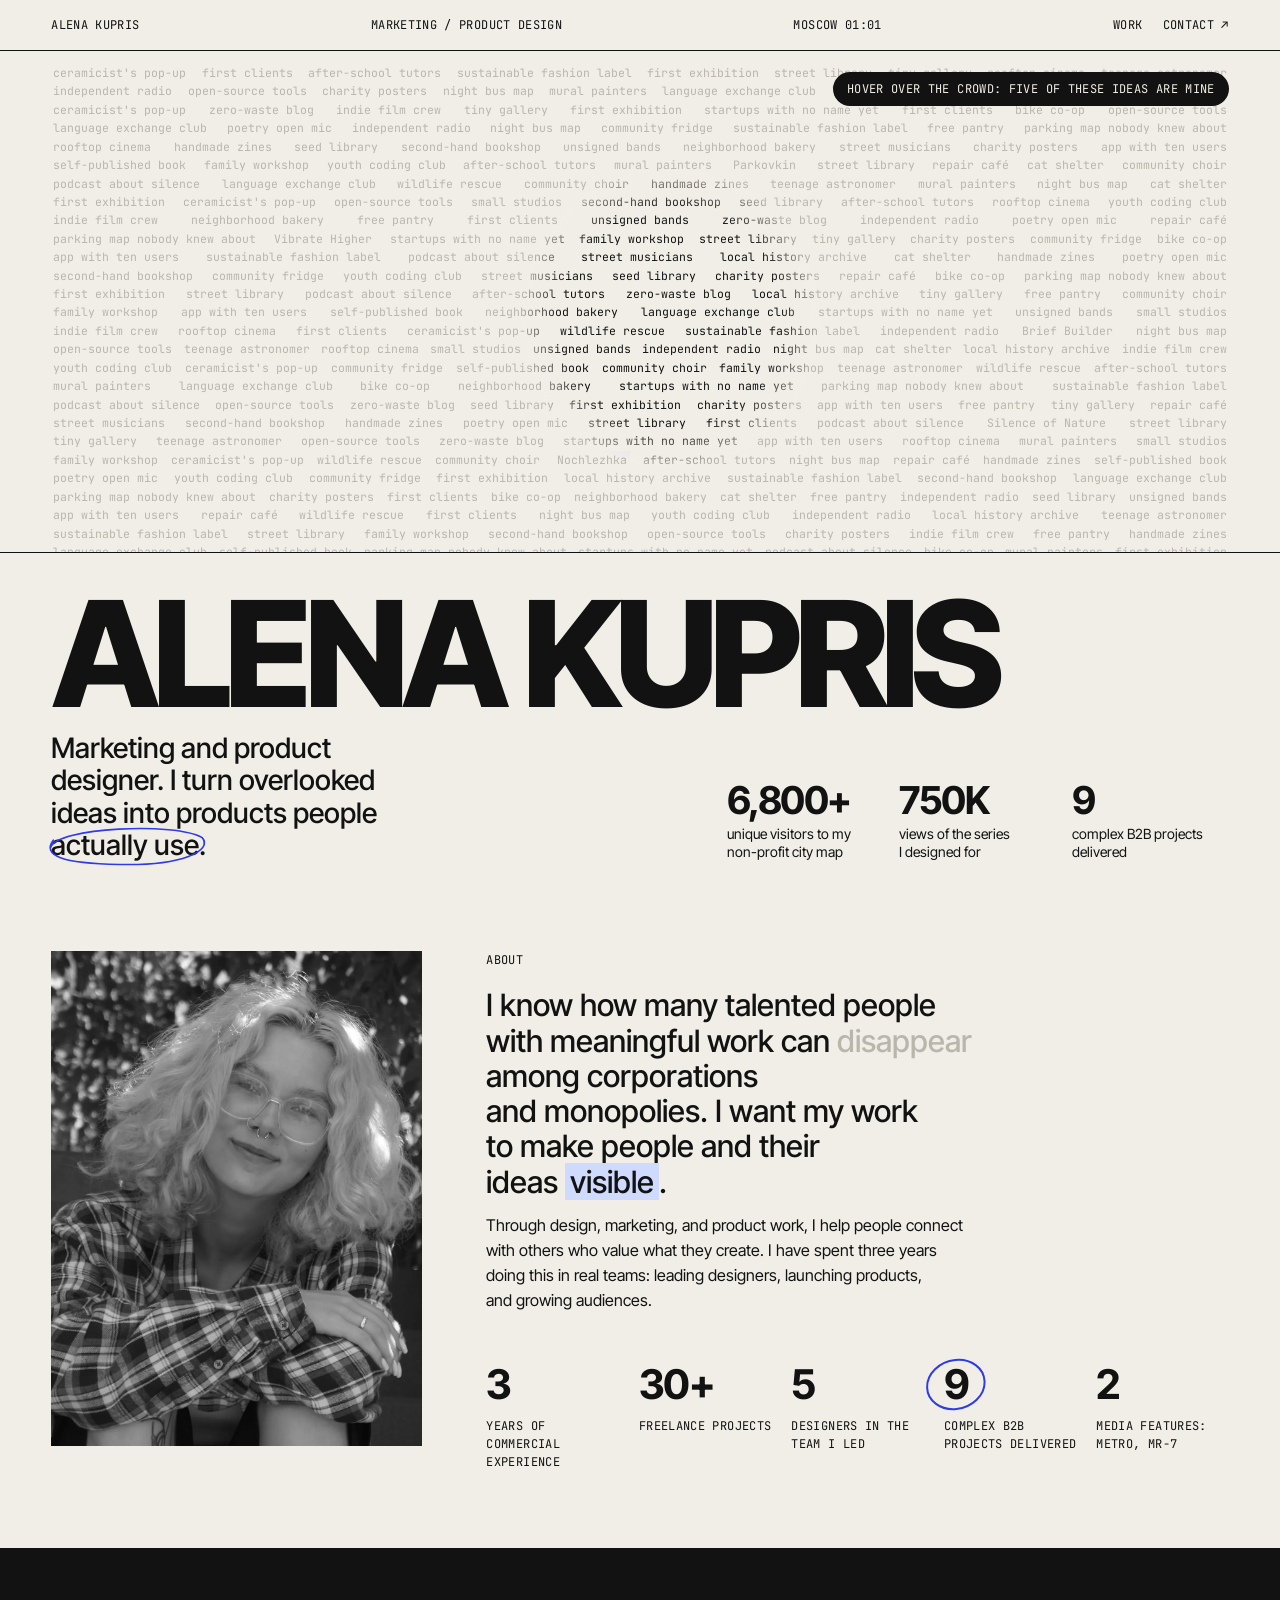
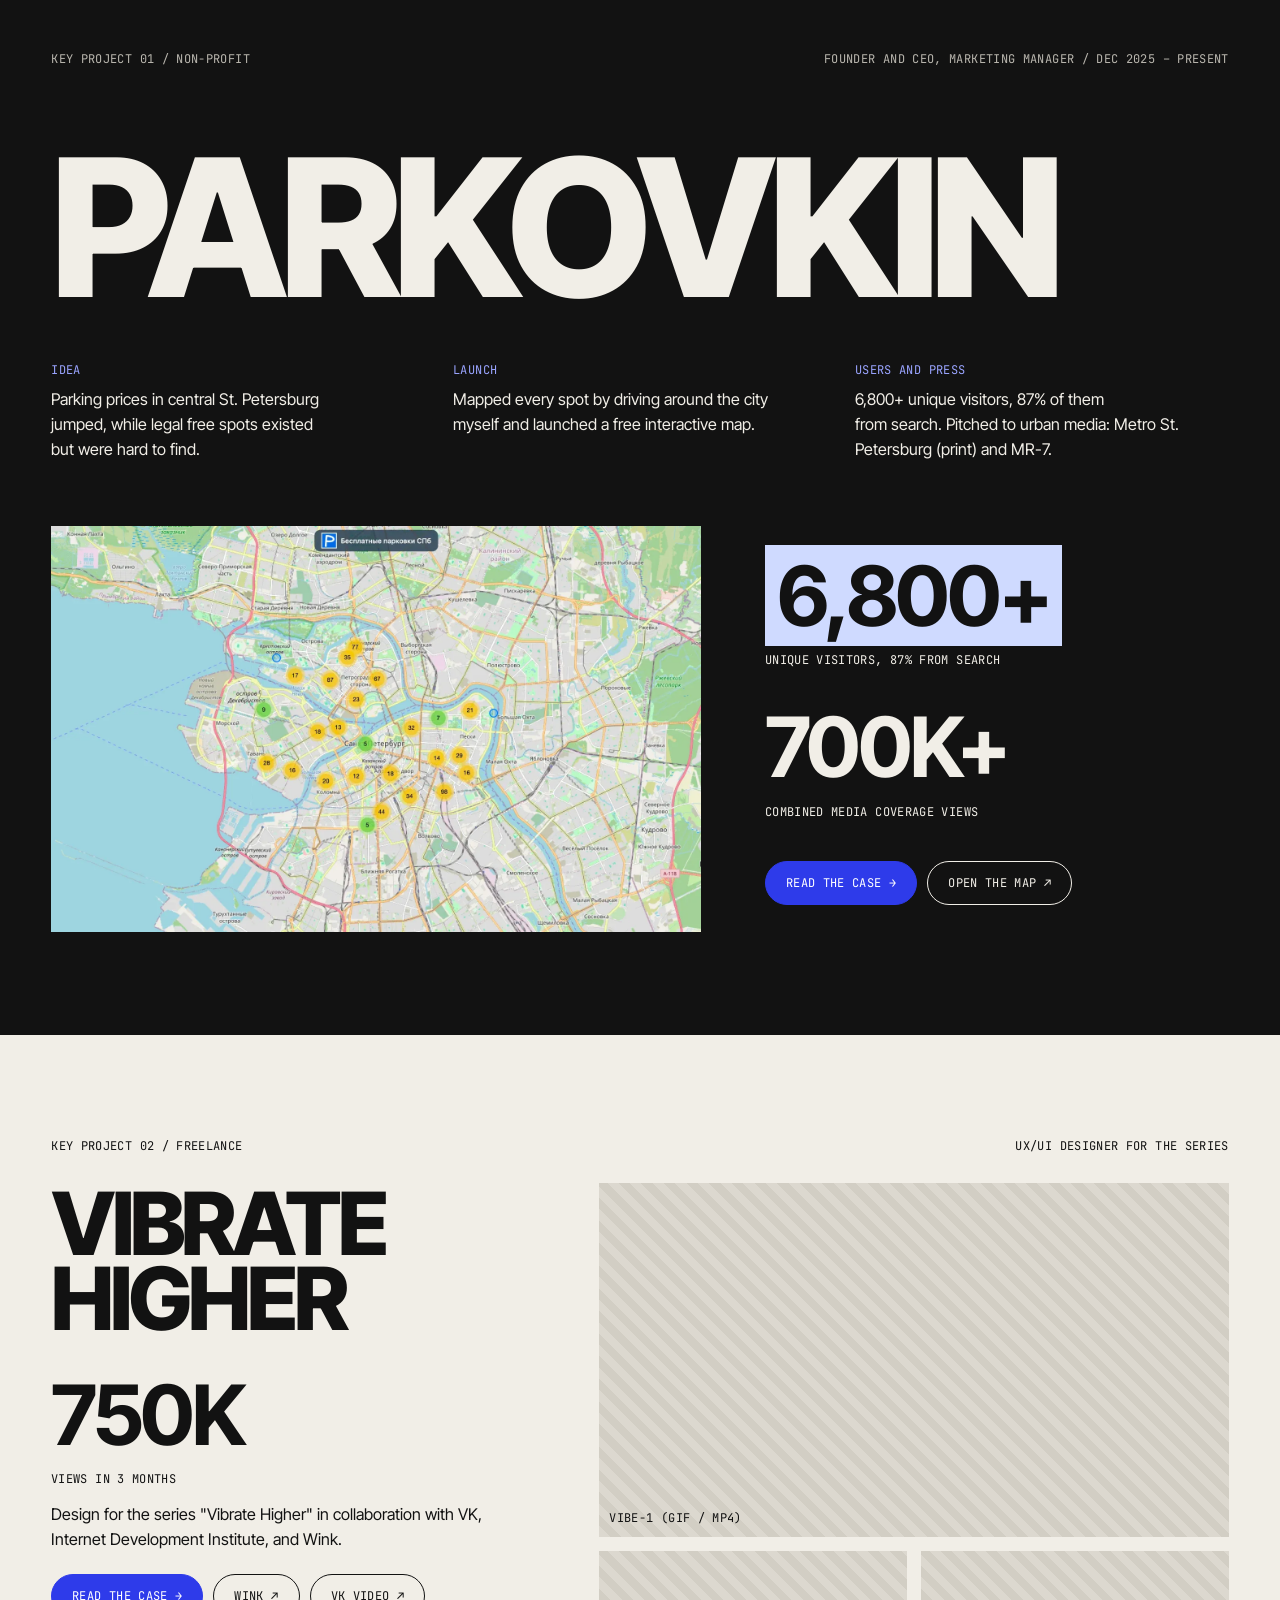
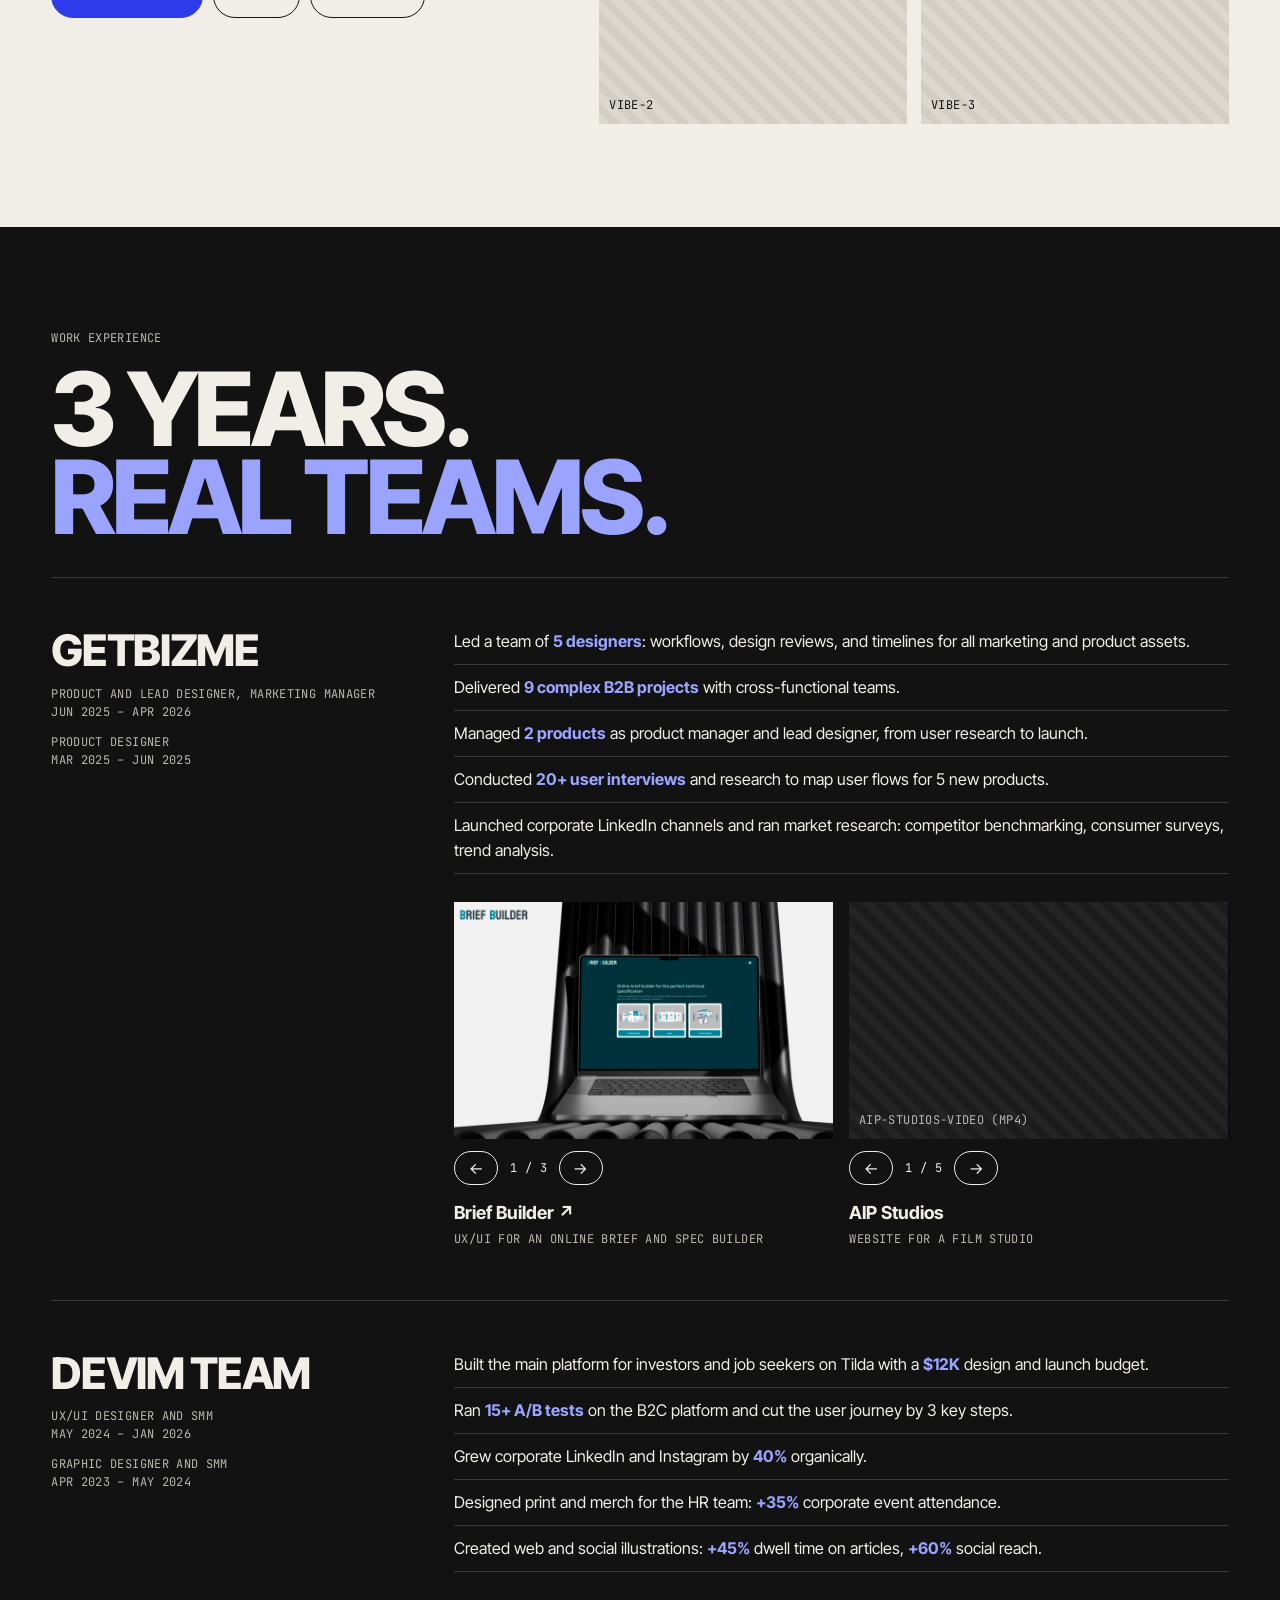
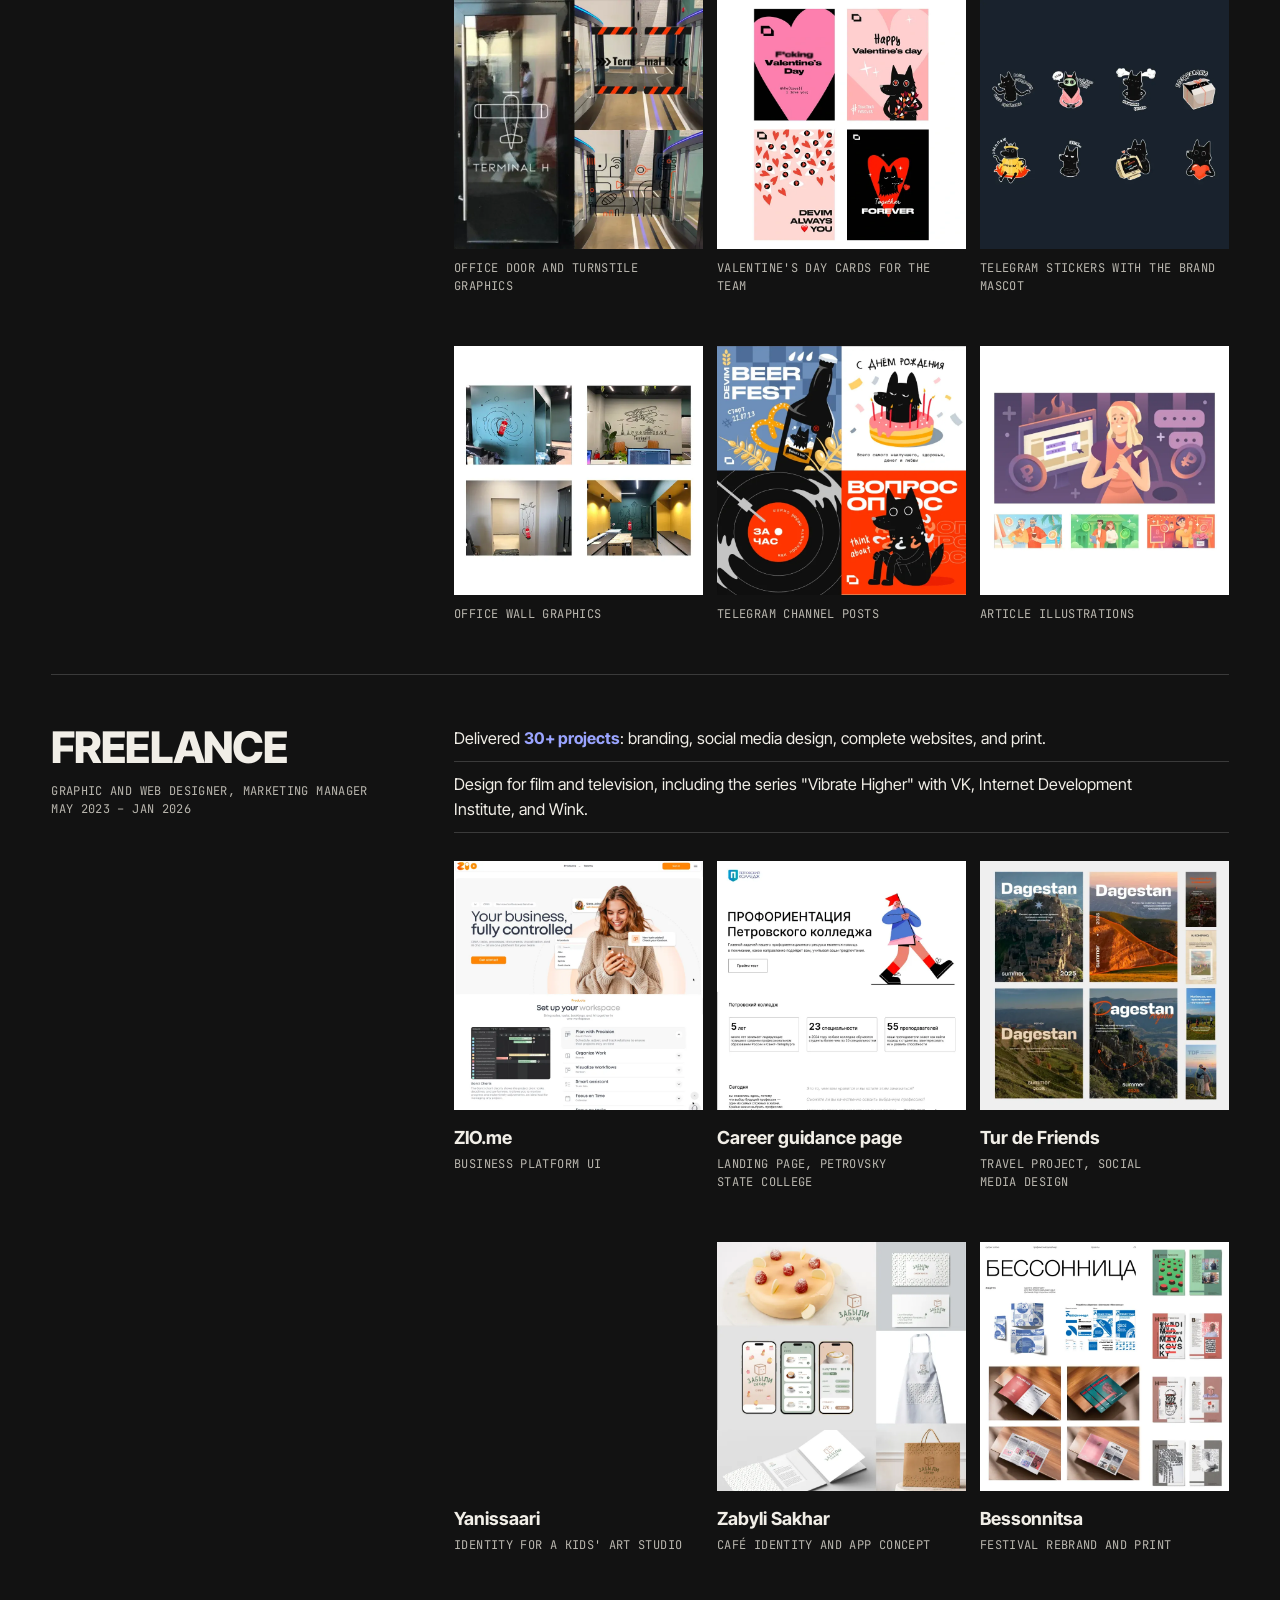
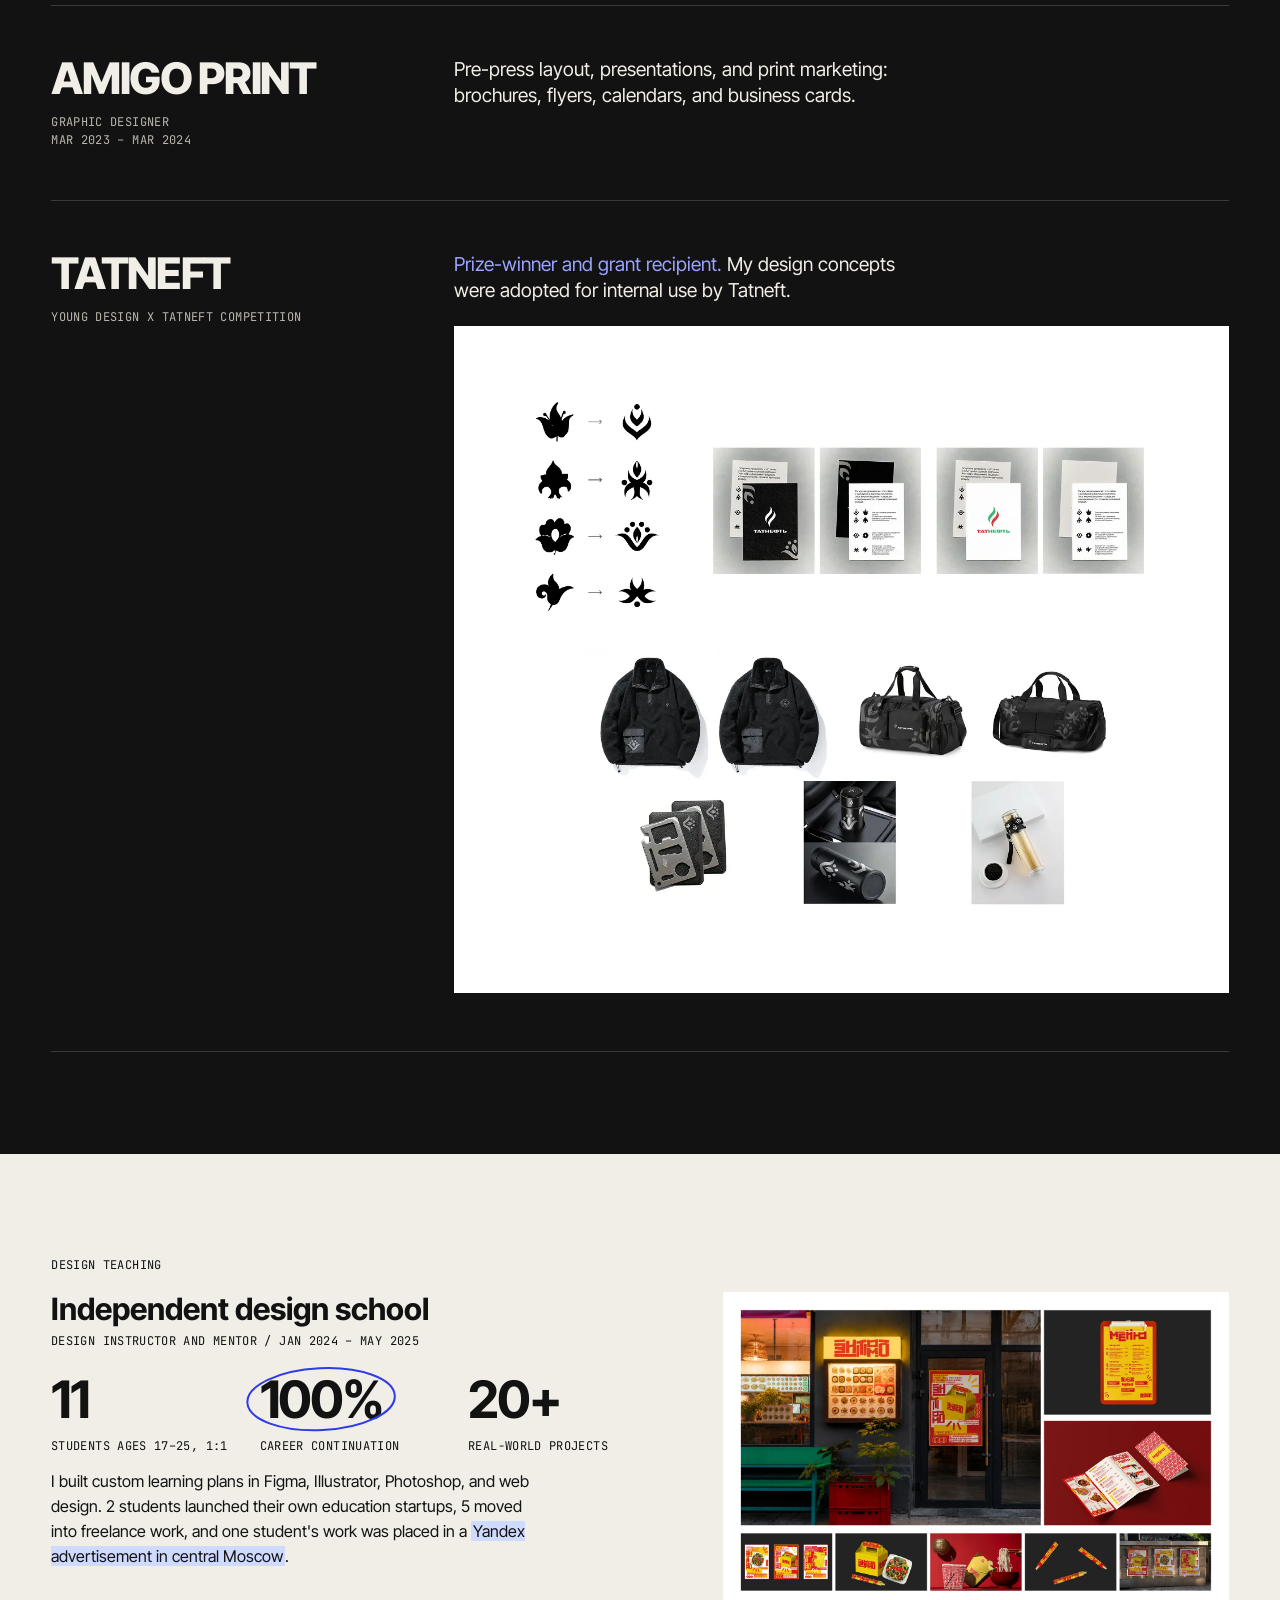
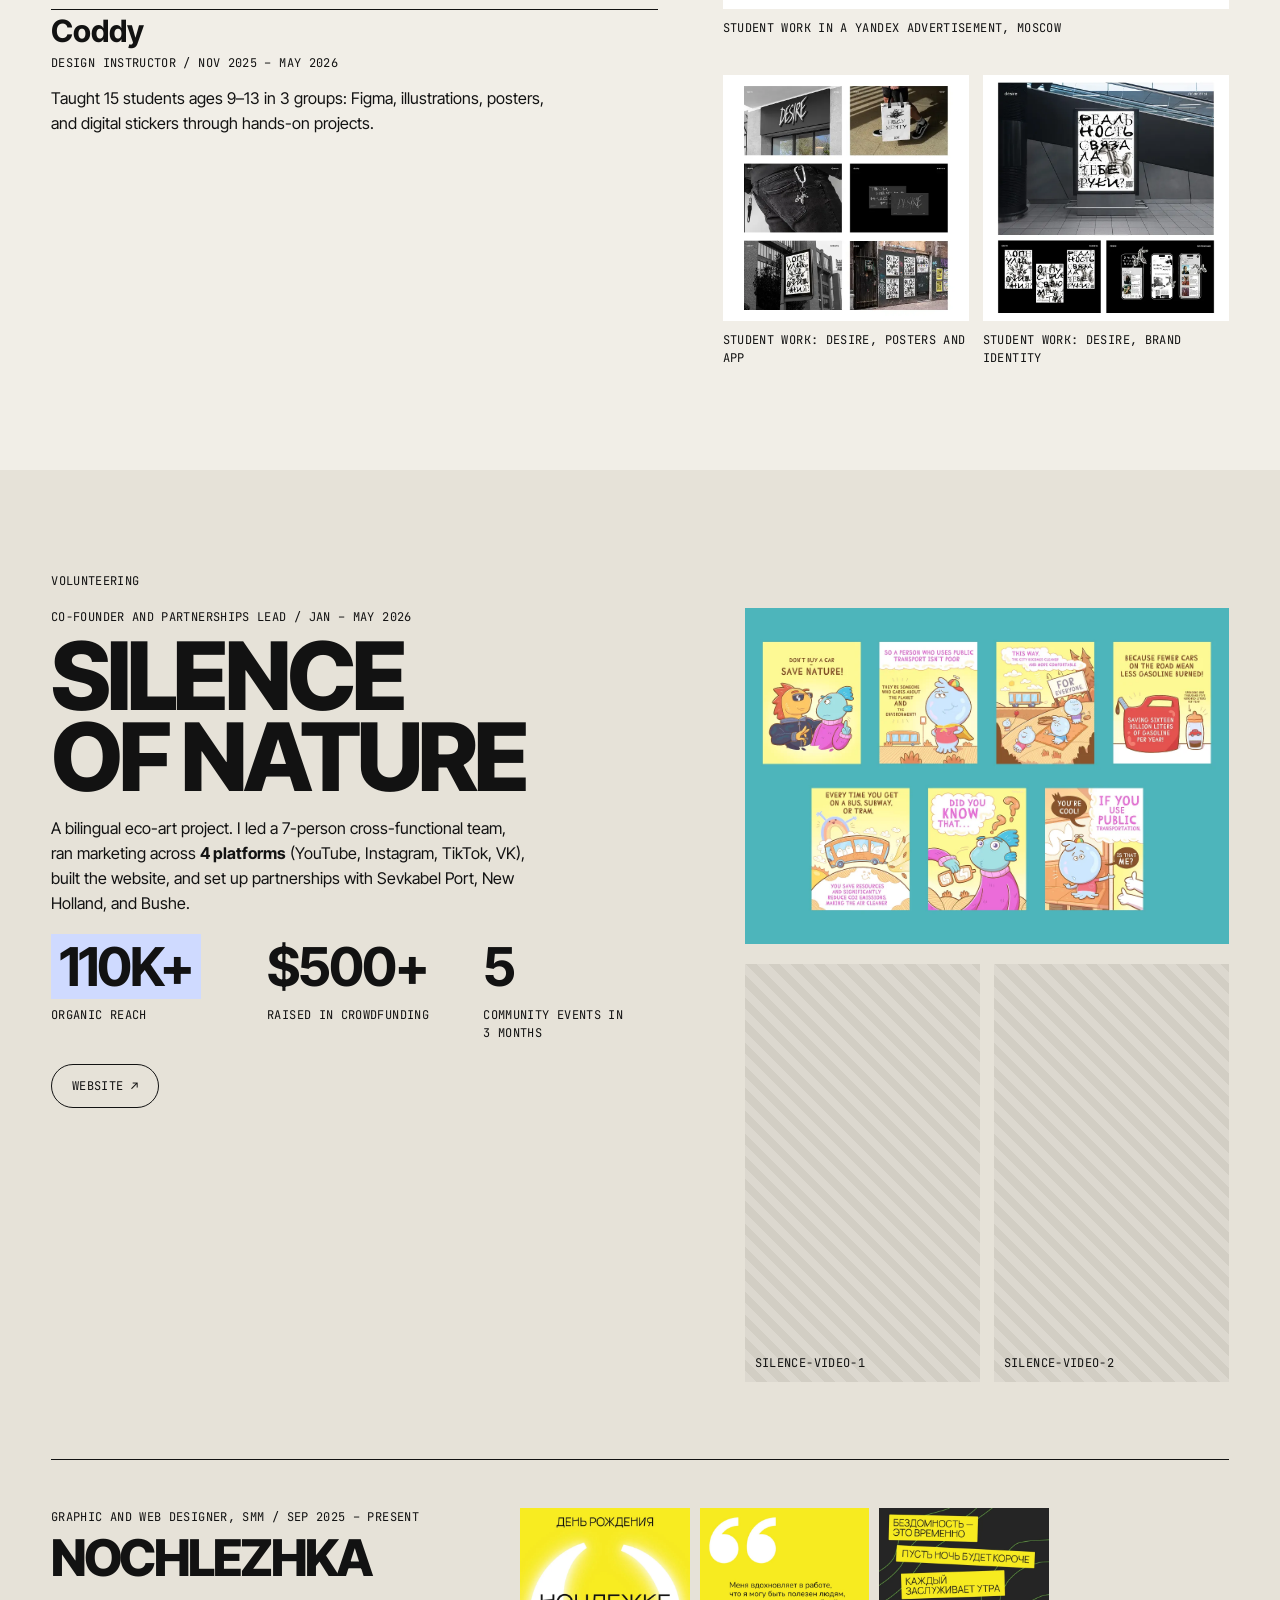
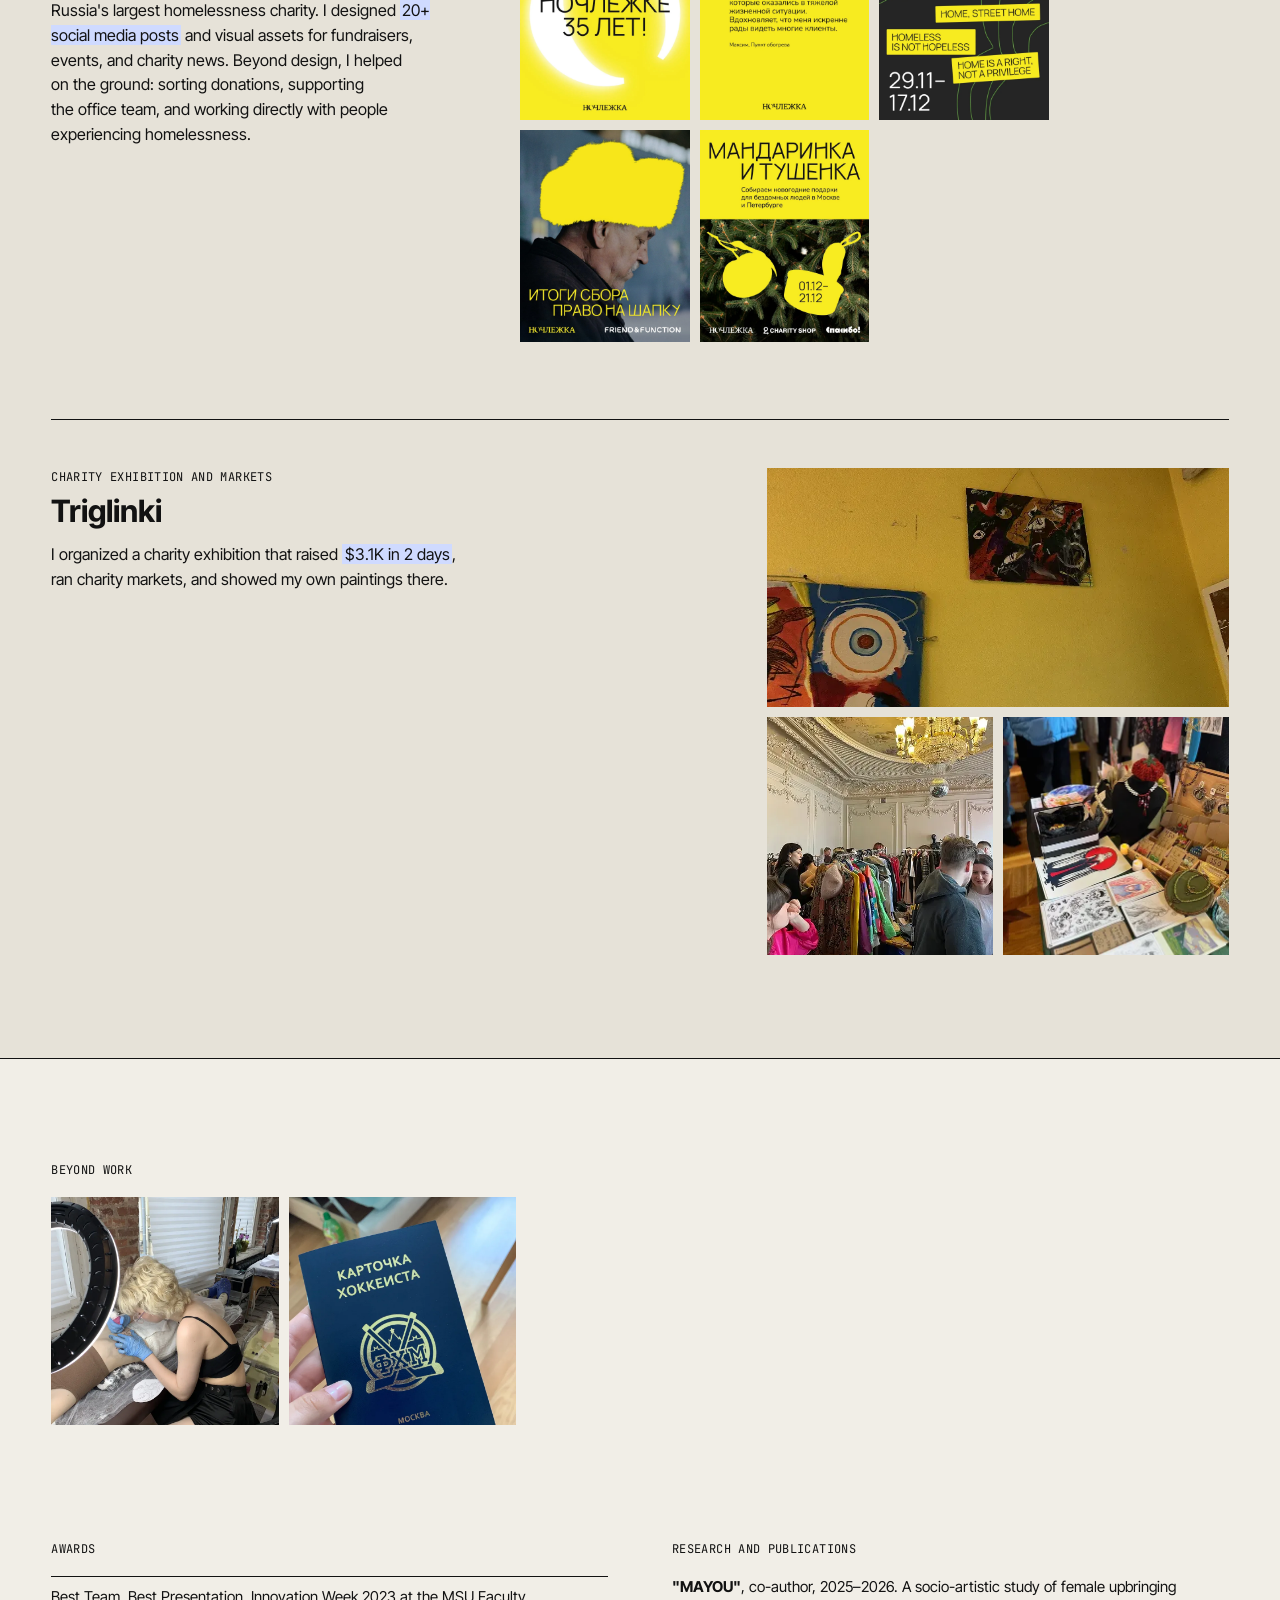
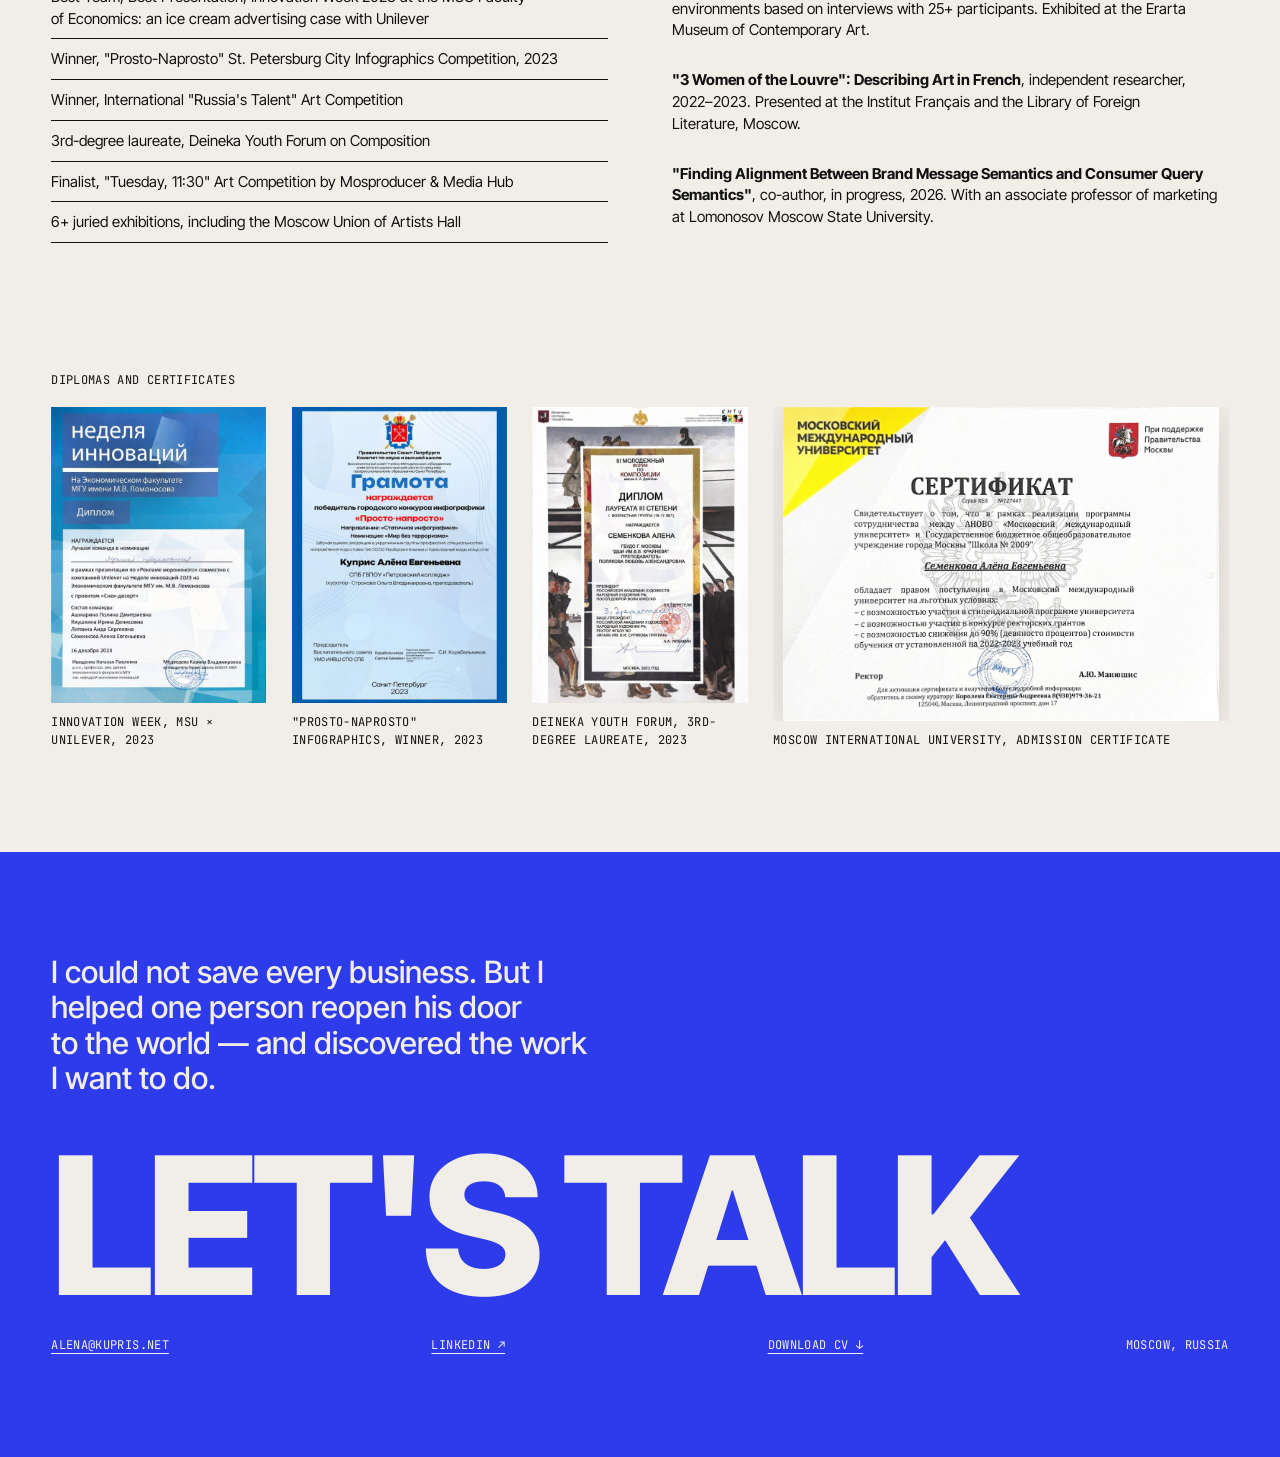
==== index.html @ ec68edb9 "Add files via upload" ====
<!DOCTYPE html>
<html lang="en">
<head>
  <meta charset="UTF-8">
  <meta name="viewport" content="width=device-width, initial-scale=1, viewport-fit=cover">
  <title>Alena Kupris — Marketing and product design</title>
  <meta name="description" content="Alena Kupris, marketing and product designer. I turn overlooked ideas into products people actually use.">
  <link rel="preconnect" href="https://fonts.googleapis.com">
  <link rel="preconnect" href="https://fonts.gstatic.com" crossorigin>
  <link href="https://fonts.googleapis.com/css2?family=Inter+Tight:wght@400;500;700;800&family=JetBrains+Mono:wght@400;500&display=swap" rel="stylesheet">
  <link rel="stylesheet" href="style.css">
</head>
<body>

<div class="cursor" id="cursor" aria-hidden="true"></div>

<!-- =================== 1. HERO =================== -->
<header class="hero" id="hero">
  <div class="crowd crowd--back" id="crowdBack" aria-hidden="true"></div>
  <div class="crowd crowd--front" id="crowdFront" aria-hidden="true"></div>

  <nav class="topbar mono">
    <span>Alena Kupris</span>
    <span class="hide-sm">Marketing / Product design</span>
    <span class="hide-sm" id="clock">Moscow --:--</span>
    <span class="topbar__links"><a href="#work">Work</a><a href="#contact">Contact ↗</a></span>
  </nav>

  <p class="hero__hint mono" id="heroHint">Hover over the crowd: five of these ideas are mine</p>

  <div class="hero__content" id="heroContent">
    <h1 class="hero__name">Alena Kupris</h1>
    <p class="hero__claim">Marketing and product designer. I turn overlooked ideas into products people
      <span class="circled">actually use<svg viewBox="0 0 300 90" preserveAspectRatio="none" aria-hidden="true"><path class="draw" d="M20 50 C30 10,240 0,285 30 C305 55,250 85,140 82 C40 80,5 65,25 35"/></svg></span>.</p>
    <ul class="proof">
      <li><b>6,800+</b><span>unique visitors to my non-profit city map</span></li>
      <li><b>750K</b><span>views of the series I designed for</span></li>
      <li><b>9</b><span>complex B2B projects delivered</span></li>
    </ul>
  </div>
</header>

<main>

<!-- =================== 2. ABOUT + NUMBERS =================== -->
<section class="sec about" id="about">
  <div class="media media--portrait" data-src="img/portrait"><span class="mono">portrait</span></div>
  <div>
    <p class="mono label">About</p>
    <p class="lead">I know how many talented people with meaningful work can <span class="muted">disappear</span> among corporations and monopolies. I want my work to make people and their ideas <mark>visible</mark>.</p>
    <p class="body">Through design, marketing, and product work, I help people connect with others who value what they create. I have spent three years doing this in real teams: leading designers, launching products, and growing audiences.</p>
    <div class="about-nums">
      <div><p class="num">3</p><p class="mono">years of commercial experience</p></div>
      <div><p class="num">30+</p><p class="mono">freelance projects</p></div>
      <div><p class="num">5</p><p class="mono">designers in the team I led</p></div>
      <div><p class="num"><span class="ring">9<svg viewBox="0 0 120 60" preserveAspectRatio="none" aria-hidden="true"><ellipse cx="60" cy="30" rx="56" ry="25" transform="rotate(-3 60 30)"/></svg></span></p><p class="mono">complex B2B projects delivered</p></div>
      <div><p class="num">2</p><p class="mono">media features: Metro, MR-7</p></div>
    </div>
  </div>
</section>


<!-- =================== 3. KEY PROJECTS =================== -->
<section class="sec dark" id="work">
  <div class="meta mono"><span>Key project 01 / non-profit</span><span>Founder and CEO, marketing manager / Dec 2025 – present</span></div>
  <h2 class="giant giant--bleed">Parkovkin</h2>
  <div class="cols3">
    <div><p class="mono accent">Idea</p><p>Parking prices in central St. Petersburg jumped, while legal free spots existed but were hard to find.</p></div>
    <div><p class="mono accent">Launch</p><p>Mapped every spot by driving around the city myself and launched a free interactive map.</p></div>
    <div><p class="mono accent">Users and press</p><p>6,800+ unique visitors, 87% of them from search. Pitched to urban media: Metro St. Petersburg (print) and MR-7.</p></div>
  </div>
  <div class="key__media">
    <div class="media media--wide" data-src="img/parkovkin-site"><span class="mono">parkovkin-site</span></div>
    <div class="key__stats">
      <div><p class="num num--xl"><mark>6,800+</mark></p><p class="mono">unique visitors, 87% from search</p></div>
      <div><p class="num num--xl">700K+</p><p class="mono">combined media coverage views</p></div>
      <div class="btns">
        <a class="pill pill--fill mono" href="parkovkin.html">Read the case →</a>
        <a class="pill pill--light mono" href="https://parkovkinspb.ru/" target="_blank" rel="noopener">Open the map ↗</a>
      </div>
    </div>
  </div>
</section>

<section class="sec" id="vibrate">
  <div class="meta mono"><span>Key project 02 / freelance</span><span>UX/UI designer for the series</span></div>
  <div class="vibe">
    <div>
      <h2 class="giant giant--md">Vibrate<br>Higher</h2>
      <p class="num num--xl">750K</p><p class="mono">views in 3 months</p>
      <p class="body">Design for the series "Vibrate Higher" in collaboration with VK, Internet Development Institute, and Wink.</p>
      <div class="btns">
        <a class="pill pill--fill mono" href="vibrate-higher.html">Read the case →</a>
        <a class="pill mono" href="https://wink.ru/movies/vibriruy-vyshe-year-2025" target="_blank" rel="noopener">Wink ↗</a>
        <a class="pill mono" href="https://vkvideo.ru/video-195528184_456244088" target="_blank" rel="noopener">VK Video ↗</a>
      </div>
    </div>
    <div class="vibe__wins">
      <div class="media media--video win-wide" data-src="img/vibe-1"><span class="mono">vibe-1 (gif / mp4)</span></div>
      <div class="media media--video" data-src="img/vibe-2"><span class="mono">vibe-2</span></div>
      <div class="media media--video" data-src="img/vibe-3"><span class="mono">vibe-3</span></div>
    </div>
  </div>
</section>

<!-- =================== 4. WORK EXPERIENCE =================== -->
<section class="sec dark" id="experience">
  <p class="mono label">Work experience</p>
  <h2 class="giant giant--md">3 years.<br><span class="accent">Real teams.</span></h2>

  <!-- GetBizMe -->
  <article class="co">
    <div class="co__meta">
      <h3 class="co__name">GetBizMe</h3>
      <p class="mono muted">Product and lead designer, marketing manager<br>Jun 2025 – Apr 2026</p>
      <p class="mono muted">Product designer<br>Mar 2025 – Jun 2025</p>
    </div>
    <div class="co__body">
      <ul class="facts">
        <li>Led a team of <b>5 designers</b>: workflows, design reviews, and timelines for all marketing and product assets.</li>
        <li>Delivered <b>9 complex B2B projects</b> with cross-functional teams.</li>
        <li>Managed <b>2 products</b> as product manager and lead designer, from user research to launch.</li>
        <li>Conducted <b>20+ user interviews</b> and research to map user flows for 5 new products.</li>
        <li>Launched corporate LinkedIn channels and ran market research: competitor benchmarking, consumer surveys, trend analysis.</li>
      </ul>
      <div class="co__work">
        <div class="card">
          <div class="slider" style="--slide-bg:#13303a">
            <div class="slider__track"><div class="media media--wide" data-src="img/brief-builder" data-alt="Brief Builder, screen 1"><span class="mono">brief-builder</span></div><div class="media media--wide" data-src="img/brief-builder-2" data-alt="Brief Builder, screen 2"><span class="mono">brief-builder-2</span></div><div class="media media--wide" data-src="img/brief-builder-3" data-alt="Brief Builder, screen 3"><span class="mono">brief-builder-3</span></div></div>
            <div class="slider__ui"><button class="slider__btn" data-dir="-1" aria-label="Previous image">←</button><span class="slider__count mono">1 / 3</span><button class="slider__btn" data-dir="1" aria-label="Next image">→</button></div>
          </div>
          <h4><a href="https://www.behance.net/gallery/240061903/UXUI-Brief-Builder-Website" target="_blank" rel="noopener">Brief Builder ↗</a></h4><p class="mono muted">UX/UI for an online brief and spec builder</p>
        </div>
        <div class="card">
          <div class="slider" style="--slide-bg:#05050f">
            <div class="slider__track"><div class="media media--wide" data-src="img/aip-studios-video" data-alt="AIP Studios website animation"><span class="mono">aip-studios-video (mp4)</span></div><div class="media media--wide" data-src="img/aip-studios" data-alt="AIP Studios, screen 1"><span class="mono">aip-studios</span></div><div class="media media--wide" data-src="img/aip-studios-2" data-alt="AIP Studios, screen 2"><span class="mono">aip-studios-2</span></div><div class="media media--wide" data-src="img/aip-studios-3" data-alt="AIP Studios, screen 3"><span class="mono">aip-studios-3</span></div><div class="media media--wide" data-src="img/aip-studios-4" data-alt="AIP Studios, screen 4"><span class="mono">aip-studios-4</span></div></div>
            <div class="slider__ui"><button class="slider__btn" data-dir="-1" aria-label="Previous image">←</button><span class="slider__count mono">1 / 5</span><button class="slider__btn" data-dir="1" aria-label="Next image">→</button></div>
          </div>
          <h4>AIP Studios</h4><p class="mono muted">Website for a film studio</p>
        </div>
      </div>
    </div>
  </article>

  <!-- Devim -->
  <article class="co">
    <div class="co__meta">
      <h3 class="co__name">Devim Team</h3>
      <p class="mono muted">UX/UI designer and SMM<br>May 2024 – Jan 2026</p>
      <p class="mono muted">Graphic designer and SMM<br>Apr 2023 – May 2024</p>
    </div>
    <div class="co__body">
      <ul class="facts">
        <li>Built the main platform for investors and job seekers on Tilda with a <b>$12K</b> design and launch budget.</li>
        <li>Ran <b>15+ A/B tests</b> on the B2C platform and cut the user journey by 3 key steps.</li>
        <li>Grew corporate LinkedIn and Instagram by <b>40%</b> organically.</li>
        <li>Designed print and merch for the HR team: <b>+35%</b> corporate event attendance.</li>
        <li>Created web and social illustrations: <b>+45%</b> dwell time on articles, <b>+60%</b> social reach.</li>
      </ul>
      <div class="grid3">
        <figure><div class="media media--sq" data-src="img/devim-merch"><span class="mono">devim-merch</span></div><figcaption class="mono muted">Office door and turnstile graphics</figcaption></figure>
        <figure><div class="media media--sq" data-src="img/devim-calendar"><span class="mono">devim-calendar</span></div><figcaption class="mono muted">Valentine&#39;s Day cards for the team</figcaption></figure>
        <figure><div class="media media--sq" data-src="img/devim-stickers"><span class="mono">devim-stickers</span></div><figcaption class="mono muted">Telegram stickers with the brand mascot</figcaption></figure>
        <figure><div class="media media--sq" data-src="img/devim-events"><span class="mono">devim-events</span></div><figcaption class="mono muted">Office wall graphics</figcaption></figure>
        <figure><div class="media media--sq" data-src="img/devim-telegram"><span class="mono">devim-telegram</span></div><figcaption class="mono muted">Telegram channel posts</figcaption></figure>
        <figure><div class="media media--sq" data-src="img/devim-illustrations"><span class="mono">devim-illustrations</span></div><figcaption class="mono muted">Article illustrations</figcaption></figure>
      </div>
    </div>
  </article>

  <!-- Freelance -->
  <article class="co">
    <div class="co__meta">
      <h3 class="co__name">Freelance</h3>
      <p class="mono muted">Graphic and web designer, marketing manager<br>May 2023 – Jan 2026</p>
    </div>
    <div class="co__body">
      <ul class="facts">
        <li>Delivered <b>30+ projects</b>: branding, social media design, complete websites, and print.</li>
        <li>Design for film and television, including the series "Vibrate Higher" with VK, Internet Development Institute, and Wink.</li>
      </ul>
      <div class="grid3">
        <div class="card"><div class="media media--sq" data-src="img/zio"><span class="mono">zio</span></div><h4>ZIO.me</h4><p class="mono muted">Business platform UI</p></div>
        <div class="card"><div class="media media--sq" data-src="img/career-page"><span class="mono">career-page</span></div><h4>Career guidance page</h4><p class="mono muted">Landing page, Petrovsky State College</p></div>
        <div class="card"><div class="media media--sq" data-src="img/tur-de-friends"><span class="mono">tur-de-friends</span></div><h4>Tur de Friends</h4><p class="mono muted">Travel project, social media design</p></div>
        <div class="card"><div class="media media--sq" data-src="img/yanissaari"><span class="mono">yanissaari</span></div><h4>Yanissaari</h4><p class="mono muted">Identity for a kids' art studio</p></div>
        <div class="card"><div class="media media--sq" data-src="img/zabyli-sakhar"><span class="mono">zabyli-sakhar</span></div><h4>Zabyli Sakhar</h4><p class="mono muted">Café identity and app concept</p></div>
        <div class="card"><div class="media media--sq" data-src="img/print"><span class="mono">print</span></div><h4>Bessonnitsa</h4><p class="mono muted">Festival rebrand and print</p></div>
      </div>
    </div>
  </article>

  <!-- Amigo Print -->
  <article class="co">
    <div class="co__meta">
      <h3 class="co__name">Amigo Print</h3>
      <p class="mono muted">Graphic designer<br>Mar 2023 – Mar 2024</p>
    </div>
    <div class="co__body">
      <p class="co__line">Pre-press layout, presentations, and print marketing: brochures, flyers, calendars, and business cards.</p>
    </div>
  </article>

  <!-- Tatneft -->
  <article class="co co--last">
    <div class="co__meta">
      <h3 class="co__name">Tatneft</h3>
      <p class="mono muted">Young Design x Tatneft competition</p>
    </div>
    <div class="co__body">
      <p class="co__line"><span class="accent">Prize-winner and grant recipient.</span> My design concepts were adopted for internal use by Tatneft.</p>
      <div class="media media--natural" data-src="img/tatneft"><span class="mono">tatneft</span></div>
    </div>
  </article>
</section>

<!-- =================== 5. DESIGN TEACHING =================== -->
<section class="sec" id="teaching">
  <p class="mono label">Design teaching</p>
  <div class="teach">
    <div>
      <h3 class="h3">Independent design school</h3>
      <p class="mono">Design instructor and mentor / Jan 2024 – May 2025</p>
      <div class="stats3">
        <div><p class="num">11</p><p class="mono">students ages 17–25, 1:1</p></div>
        <div><p class="num"><span class="ring">100%<svg viewBox="0 0 120 60" preserveAspectRatio="none" aria-hidden="true"><ellipse cx="60" cy="30" rx="56" ry="25" transform="rotate(-3 60 30)"/></svg></span></p><p class="mono">career continuation</p></div>
        <div><p class="num">20+</p><p class="mono">real-world projects</p></div>
      </div>
      <p class="body">I built custom learning plans in Figma, Illustrator, Photoshop, and web design. 2 students launched their own education startups, 5 moved into freelance work, and one student's work was placed in a <mark>Yandex advertisement in central Moscow</mark>.</p>
      <div class="coddy">
        <h3 class="h3">Coddy</h3>
        <p class="mono">Design instructor / Nov 2025 – May 2026</p>
        <p class="body">Taught 15 students ages 9–13 in 3 groups: Figma, illustrations, posters, and digital stickers through hands-on projects.</p>
      </div>
    </div>
    <div class="grid2">
      <figure class="span2"><div class="media media--wide" data-src="img/student-yandex"><span class="mono">student-yandex</span></div><figcaption class="mono">Student work in a Yandex advertisement, Moscow</figcaption></figure>
      <figure><div class="media media--sq" data-src="img/student-1"><span class="mono">student-1</span></div><figcaption class="mono">Student work: Desire, posters and app</figcaption></figure>
      <figure><div class="media media--sq" data-src="img/student-2"><span class="mono">student-2</span></div><figcaption class="mono">Student work: Desire, brand identity</figcaption></figure>
    </div>
  </div>
</section>

<!-- =================== 6. VOLUNTEERING =================== -->
<section class="sec tint" id="volunteering">
  <p class="mono label">Volunteering</p>

  <article class="vol">
    <div>
      <p class="mono">Co-founder and partnerships lead / Jan – May 2026</p>
      <h3 class="giant giant--sm">Silence of Nature</h3>
      <p class="body">A bilingual eco-art project. I led a 7-person cross-functional team, ran marketing across <b>4 platforms</b> (YouTube, Instagram, TikTok, VK), built the website, and set up partnerships with Sevkabel Port, New Holland, and Bushe.</p>
      <div class="stats3">
        <div><p class="num"><mark>110K+</mark></p><p class="mono">organic reach</p></div>
        <div><p class="num">$500+</p><p class="mono">raised in crowdfunding</p></div>
        <div><p class="num">5</p><p class="mono">community events in 3 months</p></div>
      </div>
      <div class="btns">
        <a class="pill mono" href="https://silenceofnature.tilda.ws/eng" target="_blank" rel="noopener">Website ↗</a>
      </div>
    </div>
    <div class="sil-media">
      <div class="media media--natural" data-src="img/silence-posters" data-alt="Silence of Nature posters"><span class="mono">silence-posters</span></div>
      <div class="sil-videos">
        <div class="media media--vert" data-src="img/silence-video-1" data-alt="Silence of Nature animation 1"><span class="mono">silence-video-1</span></div>
        <div class="media media--vert" data-src="img/silence-video-2" data-alt="Silence of Nature animation 2"><span class="mono">silence-video-2</span></div>
      </div>
    </div>
  </article>

  <article class="noch">
    <div>
      <p class="mono">Graphic and web designer, SMM / Sep 2025 – present</p>
      <h3 class="giant giant--sm">Nochlezhka</h3>
      <p class="body">Russia's largest homelessness charity. I designed <mark>20+ social media posts</mark> and visual assets for fundraisers, events, and charity news. Beyond design, I helped on the ground: sorting donations, supporting the office team, and working directly with people experiencing homelessness.</p>
    </div>
    <div class="noch__grid">
      <div class="media media--post" data-src="img/nochlezhka-1" data-alt="Nochlezhka social media post 1"><span class="mono">nochlezhka-1</span></div>
      <div class="media media--post" data-src="img/nochlezhka-2" data-alt="Nochlezhka social media post 2"><span class="mono">nochlezhka-2</span></div>
      <div class="media media--post" data-src="img/nochlezhka-3" data-alt="Nochlezhka social media post 3"><span class="mono">nochlezhka-3</span></div>
      <div class="media media--post" data-src="img/nochlezhka-4" data-alt="Nochlezhka social media post 4"><span class="mono">nochlezhka-4</span></div>
      <div class="media media--post" data-src="img/nochlezhka-5" data-alt="Nochlezhka social media post 5"><span class="mono">nochlezhka-5</span></div>
      <div class="media media--post" data-src="img/nochlezhka-6" data-alt="Nochlezhka social media post 6"><span class="mono">nochlezhka-6</span></div>
      <div class="media media--post" data-src="img/nochlezhka-7" data-alt="Nochlezhka social media post 7"><span class="mono">nochlezhka-7</span></div>
      <div class="media media--post" data-src="img/nochlezhka-8" data-alt="Nochlezhka social media post 8"><span class="mono">nochlezhka-8</span></div>
    </div>
  </article>

  <div class="vol2">
    <div>
      <p class="mono">Charity exhibition and markets</p>
      <h3 class="h3">Triglinki</h3>
      <p class="body">I organized a charity exhibition that raised <mark>$3.1K in 2 days</mark>, ran charity markets, and showed my own paintings there.</p>
    </div>
    <div class="trig">
      <div class="media trig-a" data-src="img/triglinki-1" data-alt="Alena next to her paintings"><span class="mono">triglinki-1</span></div>
      <div class="media trig-b" data-src="img/triglinki-2" data-alt="Paintings at the exhibition"><span class="mono">triglinki-2</span></div>
      <div class="media trig-c" data-src="img/triglinki-3" data-alt="Exhibition hall"><span class="mono">triglinki-3</span></div>
      <div class="media trig-d" data-src="img/triglinki-4" data-alt="Art and crafts table"><span class="mono">triglinki-4</span></div>
    </div>
  </div>
</section>

<!-- =================== 7. BEYOND WORK =================== -->
<section class="sec bordered" id="beyond">
  <p class="mono label">Beyond work</p>
  <div class="beyond">
    <div class="grid5">
      <div class="media media--sq" data-src="img/art-1"><span class="mono">art-1</span></div>
      <div class="media media--sq" data-src="img/art-2"><span class="mono">art-2</span></div>
      <div class="media media--sq" data-src="img/art-3"><span class="mono">art-3</span></div>
      <div class="media media--sq" data-src="img/art-4"><span class="mono">art-4</span></div>
      <div class="media media--sq" data-src="img/hockey"><span class="mono">hockey</span></div>
    </div>
    <div class="lists">
      <div>
        <p class="mono label">Awards</p>
        <ul class="small-list">
          <li>Best Team, Best Presentation, Innovation Week 2023 at the MSU Faculty of Economics: an ice cream advertising case with Unilever</li>
          <li>Winner, "Prosto-Naprosto" St. Petersburg City Infographics Competition, 2023</li>
          <li>Winner, International "Russia's Talent" Art Competition</li>
          <li>3rd-degree laureate, Deineka Youth Forum on Composition</li>
          <li>Finalist, "Tuesday, 11:30" Art Competition by Mosproducer &amp; Media Hub</li>
          <li>6+ juried exhibitions, including the Moscow Union of Artists Hall</li>
        </ul>
      </div>
      <div>
        <p class="mono label">Research and publications</p>
        <ul class="small-list plain-list">
          <li><b>"MAYOU"</b>, co-author, 2025–2026. A socio-artistic study of female upbringing environments based on interviews with 25+ participants. Exhibited at the Erarta Museum of Contemporary Art.</li>
          <li><b>"3 Women of the Louvre": Describing Art in French</b>, independent researcher, 2022–2023. Presented at the Institut Français and the Library of Foreign Literature, Moscow.</li>
          <li><b>"Finding Alignment Between Brand Message Semantics and Consumer Query Semantics"</b>, co-author, in progress, 2026. With an associate professor of marketing at Lomonosov Moscow State University.</li>
        </ul>
      </div>
    </div>
    <div class="diplomas">
      <p class="mono label">Diplomas and certificates</p>
      <div class="dip-grid">
        <figure><a href="img/diploma-1.webp" target="_blank" rel="noopener"><div class="media media--doc" data-src="img/diploma-1" data-alt="Diploma, Innovation Week at the MSU Faculty of Economics"><span class="mono">diploma-1</span></div></a><figcaption class="mono">Innovation Week, MSU × Unilever, 2023</figcaption></figure>
        <figure><a href="img/diploma-2.webp" target="_blank" rel="noopener"><div class="media media--doc" data-src="img/diploma-2" data-alt="Certificate, Prosto-Naprosto infographics competition"><span class="mono">diploma-2</span></div></a><figcaption class="mono">"Prosto-Naprosto" infographics, winner, 2023</figcaption></figure>
        <figure><a href="img/diploma-3.webp" target="_blank" rel="noopener"><div class="media media--doc" data-src="img/diploma-3" data-alt="Diploma, Deineka Youth Forum on Composition"><span class="mono">diploma-3</span></div></a><figcaption class="mono">Deineka Youth Forum, 3rd-degree laureate, 2023</figcaption></figure>
        <figure class="dip-wide"><a href="img/diploma-4.webp" target="_blank" rel="noopener"><div class="media media--doc" data-src="img/diploma-4" data-alt="Certificate, Moscow International University"><span class="mono">diploma-4</span></div></a><figcaption class="mono">Moscow International University, admission certificate</figcaption></figure>
      </div>
    </div>
  </div>
</section>

</main>

<!-- =================== 8. CV + CONTACT =================== -->
<footer class="sec contact" id="contact">
  <p class="lead">I could not save every business. But I helped one person reopen his door to the world — and discovered the work I want to do.</p>
  <h2 class="giant">Let's talk</h2>
  <div class="contact__row mono">
    <a href="mailto:alena@kupris.net">alena@kupris.net</a>
    <a href="https://www.linkedin.com/in/alena-kupris-671493363/" target="_blank" rel="noopener">LinkedIn ↗</a>
    <a href="cv.pdf" target="_blank" rel="noopener">Download CV ↓</a>
    <span>Moscow, Russia</span>
  </div>
</footer>

<script src="script.js"></script>
</body>
</html>
---- style.css ----
/* ===== Палитра: чтобы сменить акцент, поменяйте --sig, --sig-dark и --mark ===== */
:root{
  --paper:#F1EEE7;
  --ink:#121212;
  --crowd:#B9B6AE;
  --sig:#2E3BEA;        /* ультрамарин: акцент на светлом */
  --sig-dark:#9AA4FF;   /* тот же акцент для тёмных блоков */
  --mark:#CFDAFF;       /* «маркер» под словами и цифрами */
  --line:#3a3a3a;
  --pad:clamp(20px,4vw,56px);
}
*,*::before,*::after{box-sizing:border-box}
html{scroll-behavior:smooth;overflow-x:clip}
body{margin:0;overflow-x:clip;background:var(--paper);color:var(--ink);font-family:'Inter Tight',system-ui,sans-serif;font-size:16px;line-height:1.5;-webkit-font-smoothing:antialiased}
p,h1,h2,h3,ul,figure{margin:0}
ul{padding:0;list-style:none}
a{color:inherit;text-decoration:none}
a:focus-visible{outline:2px solid var(--sig);outline-offset:3px}

/* ---------- type ---------- */
.mono{font-family:'JetBrains Mono',monospace;font-size:12px;letter-spacing:.03em;text-transform:uppercase;line-height:1.5}
.muted{color:var(--crowd)}
.accent{color:var(--sig)}
.dark .accent{color:var(--sig-dark)}
mark{background:var(--mark);color:var(--ink);padding:0 .15em}
.label{margin-bottom:18px}
.lead{font-size:clamp(22px,2.6vw,38px);line-height:1.15;font-weight:500;max-width:30ch}
.body{font-size:15px;line-height:1.55;margin-top:14px;max-width:56ch}
.num{font-weight:700;font-size:clamp(40px,5vw,72px);letter-spacing:-.04em;line-height:1;margin-bottom:8px}
.num--xl{font-size:clamp(52px,6.5vw,100px)}
.giant{font-weight:800;text-transform:uppercase;letter-spacing:-.045em;line-height:.86;font-size:clamp(64px,15vw,240px)}
.giant--md{font-size:clamp(48px,8vw,128px);margin:4px 0 36px}
.giant--bleed{margin:clamp(32px,6vw,90px) -6vw clamp(32px,4vw,56px) 0}
.h3{font-weight:700;font-size:clamp(22px,2.4vw,32px);line-height:1.1;margin:18px 0 6px}

/* ---------- sections ---------- */
.sec{padding:clamp(56px,8vw,120px) var(--pad);position:relative}
.dark{background:var(--ink);color:var(--paper);overflow:clip}
.bordered{border-top:1px solid var(--ink)}
.meta{display:flex;justify-content:space-between;gap:16px;flex-wrap:wrap}
.dark .meta,.dark .label{color:var(--crowd)}
.btns{display:flex;flex-wrap:wrap;gap:10px;margin-top:22px}
.pill{border:1px solid currentColor;border-radius:40px;padding:12px 20px;transition:background .2s,color .2s}
.pill:hover{background:var(--ink);color:var(--paper)}
.pill--light:hover{background:var(--paper);color:var(--ink)}
figcaption{margin-top:8px}

/* ---------- media slots ---------- */
.media{position:relative;overflow:hidden;display:flex;align-items:flex-end;padding:10px;background:repeating-linear-gradient(45deg,#dcd8cf 0 8px,#d2cec4 8px 16px)}
.dark .media{background:repeating-linear-gradient(45deg,#242424 0 8px,#1c1c1c 8px 16px);color:var(--crowd)}
.media img,.media video{position:absolute;inset:0;width:100%;height:100%;object-fit:cover}
.media.loaded{background:none}
.media.loaded>.mono{display:none}
.media--portrait{aspect-ratio:3/4}
.media--portrait img{filter:grayscale(1);transition:filter .5s}
.media--portrait:hover img{filter:none}
.media--wide{aspect-ratio:16/10}
.media--video{aspect-ratio:16/9}
.media--tall{aspect-ratio:4/5}
.media--sq{aspect-ratio:1}
.media--framed{outline:1px solid var(--ink)}

/* ---------- hero ---------- */
.hero{position:relative;height:100vh;height:100svh;min-height:600px;overflow:hidden;background:var(--paper)}
.crowd{position:absolute;inset:0;display:flex;flex-wrap:wrap;align-content:flex-start;gap:4px 12px;padding:64px var(--pad) 0;font-family:'JetBrains Mono',monospace;font-size:clamp(11px,.9vw,13px);line-height:1.45;overflow:hidden;user-select:none}
.crowd span{white-space:nowrap}
.crowd--back{color:var(--ink)}
.crowd--back .hl{background:var(--mark);font-weight:500;padding:0 3px}
.crowd--front{background:var(--paper);color:var(--crowd);
  -webkit-mask-image:radial-gradient(circle at var(--x,50%) var(--y,30%),transparent 110px,#000 150px);
          mask-image:radial-gradient(circle at var(--x,50%) var(--y,30%),transparent 110px,#000 150px)}
.crowd--front .hl{background:none;font-weight:400;padding:0 3px}
.topbar{position:absolute;top:0;left:0;right:0;z-index:5;display:flex;justify-content:space-between;gap:16px;padding:calc(16px + env(safe-area-inset-top,0px)) var(--pad) 16px;background:var(--paper);border-bottom:1px solid var(--ink)}
.topbar a:hover{color:var(--sig)}
.hero__hint{position:absolute;z-index:5;top:72px;right:var(--pad);background:var(--ink);color:var(--paper);padding:8px 14px;border-radius:40px;pointer-events:none}
.hero__content{position:absolute;left:0;right:0;bottom:0;z-index:4;background:var(--paper);border-top:1px solid var(--ink);padding:clamp(20px,3vw,40px) var(--pad) clamp(24px,3vw,40px);display:grid;grid-template-columns:minmax(0,1.25fr) minmax(0,1fr);gap:16px 48px;align-items:end}
.hero__name{grid-column:1/-1;font-weight:800;text-transform:uppercase;letter-spacing:-.05em;line-height:.85;font-size:clamp(56px,11.5vw,200px)}
.hero__claim{font-size:clamp(20px,2.2vw,34px);line-height:1.15;font-weight:500;max-width:24ch}
.circled{position:relative;display:inline-block}
.circled svg{position:absolute;left:-8%;top:-22%;width:116%;height:144%;overflow:visible;pointer-events:none}
.draw{fill:none;stroke:var(--sig);stroke-width:3;stroke-linecap:round;stroke-dasharray:900;stroke-dashoffset:900;animation:draw 1.2s .5s ease-out forwards}
@keyframes draw{to{stroke-dashoffset:0}}
.proof{display:grid;grid-template-columns:repeat(3,minmax(0,1fr));gap:16px}
.proof b{display:block;font-size:clamp(28px,3vw,48px);letter-spacing:-.04em;line-height:1;margin-bottom:6px}
.proof span{font-size:13px;line-height:1.3;display:block}

/* ---------- about ---------- */
.about{display:grid;grid-template-columns:minmax(0,.8fr) minmax(0,1.6fr);gap:clamp(24px,5vw,80px);align-items:start}
.stats{display:grid;grid-template-columns:repeat(4,minmax(0,1fr));gap:20px;margin-top:40px}
.stats .num{font-size:clamp(36px,4.2vw,64px)}
.stats--3{grid-template-columns:repeat(3,minmax(0,1fr));margin:28px 0 8px}
.ring{position:relative;display:inline-block}
.ring svg{position:absolute;left:-7%;top:-22%;width:114%;height:144%;overflow:visible}
.ring ellipse{fill:none;stroke:var(--sig);stroke-width:2;vector-effect:non-scaling-stroke}

/* ---------- parkovkin ---------- */
.cols3{display:grid;grid-template-columns:repeat(3,minmax(0,1fr));gap:28px}
.cols3 p:last-child{font-size:15px;line-height:1.5;margin-top:8px;max-width:36ch}
.park__main{display:grid;grid-template-columns:minmax(0,1.3fr) minmax(0,1fr);gap:clamp(24px,5vw,80px);align-items:center}
.park__stats{display:flex;flex-direction:column;gap:26px}
.row4{display:grid;grid-template-columns:repeat(4,minmax(0,1fr));gap:14px;margin-top:clamp(32px,4vw,56px)}
.row3{display:grid;grid-template-columns:repeat(3,minmax(0,1fr));gap:14px;margin:clamp(32px,4vw,56px) 0 10px}

/* ---------- vibrate higher ---------- */
.vibe{display:grid;grid-template-columns:minmax(0,1fr) minmax(0,1.3fr);gap:clamp(24px,5vw,80px);margin-top:28px;align-items:start}
.vibe__wins{display:grid;grid-template-columns:repeat(2,minmax(0,1fr));gap:14px}
.vibe__wins .win-a,.vibe__wins .win-d{grid-column:1/-1}

/* ---------- experience ---------- */
.jobs{border-bottom:1px solid var(--line)}
.job{display:grid;grid-template-columns:170px minmax(0,1fr) minmax(0,1.5fr);gap:24px;padding:24px 0;border-top:1px solid var(--line)}
.job h3{font-size:clamp(20px,2vw,28px);font-weight:700;margin-bottom:4px}
.job>p:last-child{font-size:15px;line-height:1.55}
.work-feature{display:grid;grid-template-columns:minmax(0,1.3fr) minmax(0,1fr);gap:clamp(24px,5vw,80px);align-items:end;margin-top:clamp(48px,6vw,80px)}

/* ---------- more work ---------- */
.grid-work{display:grid;grid-template-columns:repeat(3,minmax(0,1fr));gap:clamp(20px,3vw,36px) 18px}
.w--big{grid-column:span 2}
.w h3{font-size:clamp(18px,1.8vw,24px);font-weight:700;margin:14px 0 2px}
.grid-work .media--tall{aspect-ratio:auto;height:100%;min-height:240px}
.w{display:flex;flex-direction:column}
.w .media{flex:1}
.w--big .media,.w .media--sq{flex:none}

/* ---------- impact ---------- */
.impact{display:grid;grid-template-columns:repeat(2,minmax(0,1fr));gap:clamp(24px,5vw,72px)}
.impact .mono{margin-top:16px}
.impact .h3{margin-top:6px}

/* ---------- research ---------- */
.research{border-bottom:1px solid var(--line)}
.r{display:grid;grid-template-columns:170px minmax(0,1fr) minmax(0,1.5fr);gap:24px;padding:28px 0;border-top:1px solid var(--line)}
.r h3{font-size:clamp(24px,3vw,44px);font-weight:700;letter-spacing:-.03em;line-height:1;margin-bottom:8px}
.r>p:last-child{font-size:15px;line-height:1.55}

/* ---------- teaching ---------- */
.teach{display:grid;grid-template-columns:minmax(0,1.2fr) minmax(0,1fr);gap:clamp(24px,5vw,80px)}
.teach .h3:first-child{margin-top:0}
.teach__side .mono{margin-top:8px}
.coddy{margin-top:40px;padding-top:4px;border-top:1px solid var(--ink)}

/* ---------- recognition ---------- */
.awards li{display:grid;grid-template-columns:minmax(0,1.3fr) minmax(0,1fr);gap:24px;padding:16px 0;border-top:1px solid var(--ink);font-size:clamp(17px,1.6vw,22px);font-weight:500;line-height:1.25}
.awards li:last-child{border-bottom:1px solid var(--ink)}
.awards .mono{align-self:center}

/* ---------- contact ---------- */
.contact{background:var(--sig);color:var(--paper)}
.contact .giant{margin:48px 0 28px}
.contact__row{display:flex;justify-content:space-between;gap:16px;flex-wrap:wrap}
.contact__row a{text-decoration:underline;text-underline-offset:4px}

/* ---------- cursor: inverts whatever is under it, so it never blends in ---------- */
.cursor{position:fixed;left:0;top:0;width:10px;height:10px;border-radius:50%;background:#fff;mix-blend-mode:difference;pointer-events:none;z-index:1000;transform:translate(-50%,-50%);transition:width .2s,height .2s,background .2s,border-color .2s;border:1.5px solid transparent;display:none;opacity:0}
@media (hover:hover) and (pointer:fine){
  .cursor{display:block}
  .cursor.is-hero{width:250px;height:250px;background:transparent;border-color:#fff}
  .cursor.is-link{width:36px;height:36px}
}

/* ---------- responsive ---------- */
@media (max-width:900px){
  .about,.park__main,.vibe,.work-feature,.impact,.teach{grid-template-columns:1fr}
  .hero__content{grid-template-columns:1fr}
  .stats{grid-template-columns:repeat(2,minmax(0,1fr));row-gap:32px}
  .cols3{grid-template-columns:1fr}
  .job,.r{grid-template-columns:1fr;gap:6px}
  .row4{grid-template-columns:repeat(2,minmax(0,1fr))}
  .grid-work{grid-template-columns:repeat(2,minmax(0,1fr))}
  .w--big{grid-column:1/-1}
  .awards li{grid-template-columns:1fr;gap:4px}
  .media--portrait{max-width:380px}
}
@media (max-width:600px){
  .hide-sm{display:none}
  .hero__hint{top:62px;left:var(--pad);right:auto}
  .proof{grid-template-columns:1fr;gap:10px}
  .proof li{display:flex;align-items:baseline;gap:12px}
  .proof b{margin:0;min-width:96px}
  .crowd--front{-webkit-mask-image:radial-gradient(circle at var(--x,50%) var(--y,30%),transparent 75px,#000 110px);mask-image:radial-gradient(circle at var(--x,50%) var(--y,30%),transparent 75px,#000 110px)}
  .row3,.stats--3{grid-template-columns:1fr 1fr}
  .grid-work{grid-template-columns:1fr}
}
@media (prefers-reduced-motion:reduce){
  html{scroll-behavior:auto}
  .draw{animation:none;stroke-dashoffset:0}
}
html.has-cursor, html.has-cursor *{cursor:none !important}

/* ===================== v3 additions ===================== */
.topbar__links{display:flex;gap:20px}
.numbers{display:grid;grid-template-columns:repeat(5,minmax(0,1fr));gap:20px;padding:clamp(28px,4vw,48px) var(--pad);border-top:1px solid var(--ink);border-bottom:1px solid var(--ink)}
.numbers .num{font-size:clamp(36px,4.5vw,68px)}
.about{padding-bottom:clamp(40px,6vw,80px)}

.pill--fill{background:var(--sig);border-color:var(--sig);color:#fff}
.pill--fill:hover{background:var(--ink);border-color:var(--ink);color:var(--paper)}
.dark .pill--fill:hover{background:var(--paper);border-color:var(--paper);color:var(--ink)}

.key__media{display:grid;grid-template-columns:minmax(0,1.4fr) minmax(0,1fr);gap:clamp(24px,5vw,72px);align-items:center;margin-top:clamp(40px,5vw,72px)}
.key__stats{display:flex;flex-direction:column;gap:24px}
.vibe__wins .win-wide{grid-column:1/-1}

/* experience timeline */
.co{display:grid;grid-template-columns:minmax(0,.7fr) minmax(0,1.6fr);gap:clamp(24px,5vw,72px);padding:clamp(36px,4vw,56px) 0;border-top:1px solid var(--line)}
.co--last{border-bottom:1px solid var(--line)}
.co__meta{position:sticky;top:24px;align-self:start;display:flex;flex-direction:column;gap:12px}
.co__name{font-size:clamp(28px,3.4vw,52px);font-weight:800;letter-spacing:-.03em;line-height:1;text-transform:uppercase}
.co__line{font-size:clamp(17px,1.6vw,22px);line-height:1.35;margin-bottom:22px;max-width:44ch}
.facts li{padding:10px 0;border-bottom:1px solid var(--line);font-size:15px;line-height:1.5}
.facts li:first-child{padding-top:0}
.facts b{color:var(--sig-dark);font-weight:700}
.co__work{display:grid;grid-template-columns:repeat(2,minmax(0,1fr));gap:16px;margin-top:28px}
.card h4{font-size:18px;font-weight:700;margin:12px 0 2px}
a.card:hover h4{color:var(--sig-dark)}
.grid2{display:grid;grid-template-columns:repeat(2,minmax(0,1fr));gap:14px}
.grid3{display:grid;grid-template-columns:repeat(3,minmax(0,1fr));gap:14px}
.co__body>.grid3{margin-top:28px}
.grid5{display:grid;grid-template-columns:repeat(5,minmax(0,1fr));gap:10px}
.span2{grid-column:1/-1}
.mt{margin-top:24px}

/* teaching */
.stats3{display:grid;grid-template-columns:repeat(3,minmax(0,1fr));gap:20px;margin:24px 0 8px}
.teach .grid2{align-content:start}

/* volunteering */
.tint{background:#E6E2D8}
.giant--sm{font-size:clamp(40px,6vw,96px);margin:10px 0 18px}
.vol{display:grid;grid-template-columns:minmax(0,1.3fr) minmax(0,1fr);gap:clamp(24px,5vw,72px);align-items:start}
.vol .grid2 .media--tall{aspect-ratio:4/5}
.vol2{display:grid;grid-template-columns:minmax(0,1.3fr) minmax(0,1fr);gap:clamp(24px,5vw,72px);margin-top:clamp(48px,6vw,88px);padding-top:clamp(32px,4vw,48px);border-top:1px solid var(--ink)}
.vol2 .h3{margin-top:8px}

/* beyond */
.beyond{display:grid;grid-template-columns:minmax(0,1.5fr) minmax(0,1fr);gap:clamp(24px,5vw,72px);align-items:start}
.small-list li{font-size:14px;line-height:1.45;padding:9px 0;border-top:1px solid var(--ink)}
.small-list li:last-child{border-bottom:1px solid var(--ink)}

/* case pages */
.pagebar{position:sticky;top:0;z-index:20;display:flex;justify-content:space-between;gap:16px;padding:calc(16px + env(safe-area-inset-top,0px)) var(--pad) 16px;background:var(--paper);border-bottom:1px solid var(--ink)}
.pagebar a:hover{color:var(--sig)}
.case-hero .lead{margin-top:8px}
.case-hero .giant{margin:24px 0 28px}
.case-facts{display:grid;grid-template-columns:repeat(3,minmax(0,1fr));gap:24px;margin-top:clamp(36px,5vw,64px);padding-top:20px;border-top:1px solid currentColor}
.case-facts p:last-child{font-size:16px;margin-top:6px}
.case-step{display:grid;grid-template-columns:minmax(0,.5fr) minmax(0,1.6fr);gap:clamp(24px,5vw,72px)}
.step-n{position:sticky;top:80px;align-self:start}
.h2{font-size:clamp(26px,3.2vw,48px);font-weight:700;letter-spacing:-.03em;line-height:1.05;max-width:22ch}
.case-step .body{font-size:16px;max-width:62ch}
.vibe-gallery{display:grid;grid-template-columns:repeat(2,minmax(0,1fr));gap:14px}
.contact--slim{padding-top:36px;padding-bottom:36px}

@media (max-width:900px){
  .numbers{grid-template-columns:repeat(2,minmax(0,1fr));row-gap:28px}
  .numbers>div:last-child{grid-column:1/-1}
  .key__media,.co,.vol,.vol2,.beyond,.case-step{grid-template-columns:1fr}
  .co__meta,.step-n{position:static}
  .case-facts{grid-template-columns:1fr}
}
@media (max-width:600px){
  .grid3{grid-template-columns:repeat(2,minmax(0,1fr))}
  .grid5{grid-template-columns:repeat(3,minmax(0,1fr))}
  .co__work,.vibe-gallery{grid-template-columns:1fr}
  .stats3{grid-template-columns:1fr 1fr}
  .topbar__links{gap:14px}
}

.media--contain{background:#fff}
.media--contain img{object-fit:contain}
.case-step .stats3{grid-template-columns:repeat(4,minmax(0,1fr))}
@media (max-width:600px){.case-step .stats3{grid-template-columns:1fr 1fr}}
.case-step .stats3 .num{font-size:clamp(34px,4.2vw,64px)}

/* ===================== v4 fixes ===================== */
:root{--pad:max(clamp(20px,4vw,56px), calc((100vw - 1600px) / 2))}
p,li,h1,h2,h3,h4{text-wrap:pretty}

/* crowd: no articles, justified edges, always full width */
.crowd{display:block;text-align:justify;padding:64px clamp(20px,4vw,56px) 0;word-spacing:4px;line-height:1.6}
.crowd span{white-space:nowrap}

/* about: numbers live inside the about block */
.about{border-top:1px solid var(--ink);padding-top:clamp(36px,4.5vw,64px);padding-bottom:clamp(48px,6vw,88px);align-items:stretch}
.about>div:last-child{display:flex;flex-direction:column}
.about-nums{margin-top:auto;padding-top:clamp(32px,4vw,56px);display:grid;grid-template-columns:repeat(5,minmax(0,1fr));gap:20px}
.about-nums>div{border-top:1px solid var(--ink);padding-top:14px}
.about-nums .num{font-size:clamp(30px,3.2vw,56px)}
.about .lead{max-width:26ch}

/* breathing room between numbers and labels */
.num{margin-bottom:12px}
.num--xl{margin-bottom:14px}
.key__stats{gap:36px}
.key__stats .btns{margin-top:4px}

/* case pages: narrower label column so the layout is balanced */
.case-step{grid-template-columns:minmax(120px,210px) minmax(0,1fr)}
.case-step .h2{max-width:28ch}
.case-step .body{max-width:68ch}

/* captions: closer to their own picture, further from the next row */
.grid3{row-gap:clamp(32px,3.5vw,48px)}
.grid2{row-gap:clamp(24px,3vw,40px)}
.card h4{margin:12px 0 2px}
figcaption{margin-top:10px}

/* beyond work */
.beyond{grid-template-columns:1fr}
.lists{display:grid;grid-template-columns:repeat(2,minmax(0,1fr));gap:clamp(24px,5vw,72px);margin-top:clamp(32px,4vw,56px)}
.small-list b{font-weight:700}

@media (max-width:1100px){
  .about-nums{grid-template-columns:repeat(3,minmax(0,1fr))}
}
@media (max-width:900px){
  .about>div:last-child{display:block}
  .lists{grid-template-columns:1fr}
  .case-step{grid-template-columns:1fr}
}
@media (max-width:600px){
  .about-nums{grid-template-columns:repeat(2,minmax(0,1fr))}
  .crowd{padding:56px 16px 0;word-spacing:2px}
}
.crowd{word-spacing:normal;padding-left:var(--pad);padding-right:var(--pad)}
.crowd span{display:inline-block;margin:0 2px}
@media (max-width:600px){.crowd{padding-left:16px;padding-right:16px}}
.giant{font-size:clamp(40px,15vw,240px)}
@media (max-width:600px){
  .giant--bleed{margin-right:0}
  .giant{font-size:14.5vw}
  .giant--md,.giant--sm{font-size:12vw}
}

/* v5: modifiers must win over the base .giant size (bug: they were overridden) */
.giant--md{font-size:clamp(44px,8vw,128px)}
.giant--sm{font-size:clamp(36px,6vw,96px)}
/* headlines inside a column never grow wider than their column */
.vibe>div:first-child,.vol>div:first-child,.vibe__art{container-type:inline-size;min-width:0}
@supports (font-size:1cqi){
  .vibe .giant--md{font-size:clamp(40px,18cqi,128px)}
  .vol .giant--sm{font-size:clamp(34px,15cqi,96px)}
}
@media (max-width:600px){
  .giant--md,.giant--sm{font-size:12vw}
}

/* v6: Triglinki gallery */
.vol2{grid-template-columns:minmax(0,.8fr) minmax(0,1.4fr)}
.trig{display:grid;grid-template-columns:1.05fr 1fr 1fr;grid-template-rows:1fr 1fr;gap:10px;aspect-ratio:16/11}
.trig .media{aspect-ratio:auto;height:100%;min-height:0}
.trig-a{grid-column:1;grid-row:1/3}
.trig-b{grid-column:2/4;grid-row:1}
.trig-c{grid-column:2;grid-row:2}
.trig-d{grid-column:3;grid-row:2}
@media (max-width:600px){.trig{aspect-ratio:4/5;gap:6px}}

/* screenshots shown whole, never cropped */
.media--natural{display:block;padding:0}
.media--natural:not(.loaded){aspect-ratio:3/2;padding:10px;display:flex}
.media--natural img{position:static;width:100%;height:auto;object-fit:initial}
.trig-a img{object-position:15% 30%}

/* ===================== v7 ===================== */
/* side padding back to the original: full width on every screen */
:root{--pad:clamp(20px,4vw,56px)}
.crowd{padding-left:var(--pad);padding-right:var(--pad)}

/* no stray divider between hero and about */
.about{border-top:0;padding-top:clamp(32px,4vw,56px)}
.about-nums>div{border-top:0;padding-top:0}
.about-nums .num{font-size:clamp(30px,3.2vw,64px)}

/* hand-drawn ring, used sparingly: hero, about, teaching */
.ring{padding:0 .22em;margin:0 -.22em}
.ring svg{left:-4%;width:108%}

/* fluid type: grows on large monitors, never below a readable size */
.mono{font-size:clamp(11px,calc(.2vw + 9px),14px)}
.body,.facts li,.job>p:last-child,.r>p:last-child,.cols3 p:last-child,.steps p:last-child{font-size:clamp(15px,calc(.45vw + 9px),20px)}
.proof span{font-size:clamp(13px,calc(.3vw + 9px),17px)}
.small-list li{font-size:clamp(14px,calc(.35vw + 9px),18px)}
.card h4,.w h3{font-size:clamp(18px,calc(.5vw + 11px),24px)}
.case-step .body,.case-facts p:last-child{font-size:clamp(16px,calc(.45vw + 10px),21px)}
.lead{font-size:clamp(22px,2.4vw,48px)}
.hero__claim{font-size:clamp(20px,2.2vw,44px)}
.co__line{font-size:clamp(17px,1.5vw,28px)}
.proof b{font-size:clamp(28px,3vw,60px)}

/* captions sit close to their image, rows sit far apart */
.grid3{row-gap:clamp(40px,4vw,64px)}
.card h4{margin:14px 0 4px}

/* image slider */
.slider{position:relative}
.slider__track{display:flex;overflow-x:auto;scroll-snap-type:x mandatory;scrollbar-width:none;-webkit-overflow-scrolling:touch}
.slider__track::-webkit-scrollbar{display:none}
.slider__track>.media{flex:0 0 100%;scroll-snap-align:start}
.slider__ui{display:flex;align-items:center;gap:12px;margin-top:12px}
.slider__btn{background:none;border:1px solid currentColor;color:inherit;border-radius:40px;width:44px;height:34px;font:inherit;font-size:16px;line-height:1}
.slider__btn:hover{background:var(--paper);color:var(--ink)}
.card h4 a:hover{color:var(--sig-dark)}
.about-nums .ring{padding:0 .4em;margin:0 -.4em}

/* v8: slides keep the whole screenshot, on its own background */
.slider .media.loaded{background:var(--slide-bg,#111)}
.slider .media img{object-fit:contain}
/* diplomas */
.diplomas{margin-top:clamp(40px,5vw,72px)}
.dip-grid{display:grid;grid-template-columns:repeat(4,minmax(0,1fr));gap:clamp(14px,2vw,28px)}
.media--doc{aspect-ratio:3/4;background:#e6e2d8}
.media--doc.loaded{background:#e6e2d8}
.media--doc img{object-fit:contain;padding:8px}
.dip-grid a{display:block;transition:transform .25s}
.dip-grid a:hover{transform:translateY(-4px)}
@media (max-width:900px){.dip-grid{grid-template-columns:repeat(2,minmax(0,1fr))}}

/* v9: diplomas — 3 vertical + 1 horizontal in one even row */
.dip-grid{grid-template-columns:repeat(5,minmax(0,1fr));align-items:stretch}
.dip-grid figure{display:flex;flex-direction:column}
.dip-grid a{flex:1;display:flex}
.media--doc{aspect-ratio:1200/1653;width:100%;background:none;padding:0}
.media--doc.loaded{background:none}
.media--doc img{object-fit:contain;padding:0;filter:drop-shadow(0 6px 18px rgba(0,0,0,.12))}
.dip-wide{grid-column:span 2}
.dip-wide .media--doc{aspect-ratio:auto;height:100%}
@media (max-width:900px){
  .dip-grid{grid-template-columns:repeat(3,minmax(0,1fr))}
  .dip-wide{grid-column:1/-1}
  .dip-wide .media--doc{aspect-ratio:2264/1636;height:auto}
}

/* v9: body text a step larger on every screen */
.body,.facts li,.job>p:last-child,.r>p:last-child,.cols3 p:last-child,.steps p:last-child{font-size:clamp(16px,calc(.4vw + 11px),21px);line-height:1.55}
.case-step .body,.case-facts p:last-child{font-size:clamp(17px,calc(.4vw + 11.5px),22px)}
.mono{font-size:clamp(12px,calc(.15vw + 10px),15px)}
.proof span{font-size:clamp(14px,calc(.3vw + 10px),18px)}
.small-list li{font-size:clamp(15px,calc(.35vw + 10px),19px)}

/* v10: slider moves by transform, so no sliver of the previous slide shows */
.slider{overflow:hidden}
.slider__track{overflow:visible;scroll-snap-type:none;transition:transform .45s cubic-bezier(.2,.7,.2,1);touch-action:pan-y;will-change:transform}
@media (prefers-reduced-motion:reduce){.slider__track{transition:none}}

/* portrait: safe on iOS Safari (stretch + aspect-ratio bug) */
.about>.media--portrait{align-self:start;width:100%}
@media (max-width:900px){.about>.media--portrait{max-width:none;min-height:calc((100vw - 2 * var(--pad)) * 1.333)}}

/* research list: no lines, generous spacing */
.plain-list li{border:0 !important;padding:0;margin-bottom:clamp(20px,2.2vw,32px)}
.plain-list li:last-child{margin-bottom:0}

/* Silence of Nature: posters on top, two animations below */
.sil-media{display:flex;flex-direction:column;gap:14px}
.sil-videos{display:grid;grid-template-columns:repeat(2,minmax(0,1fr));gap:14px}
.media--vert{aspect-ratio:9/16;background-color:#d8d3c8}
.media--vert.loaded{background:#111}

/* Nochlezhka */
.noch{display:grid;grid-template-columns:minmax(0,.8fr) minmax(0,1.4fr);gap:clamp(24px,5vw,72px);margin-top:clamp(48px,6vw,88px);padding-top:clamp(32px,4vw,48px);border-top:1px solid var(--ink);align-items:start}
.noch__grid{display:grid;grid-template-columns:repeat(4,minmax(0,1fr));gap:10px}
.media--post{aspect-ratio:4/5}
@media (max-width:900px){.noch{grid-template-columns:1fr}.noch__grid{grid-template-columns:repeat(2,minmax(0,1fr))}}
/* big titles and numbers inside text columns never overflow */
.noch>div:first-child{container-type:inline-size;min-width:0}
@supports (font-size:1cqi){ .noch .giant--sm{font-size:clamp(34px,15cqi,96px)} }
.vol .stats3 .num,.teach .stats3 .num{font-size:clamp(30px,8.5cqi,60px);white-space:nowrap}
.vol .stats3,.teach .stats3{gap:clamp(16px,3cqi,32px)}
.teach>div:first-child{container-type:inline-size;min-width:0}
@supports (font-size:1cqi){ .noch .giant--sm{font-size:clamp(32px,12.5cqi,96px)} }
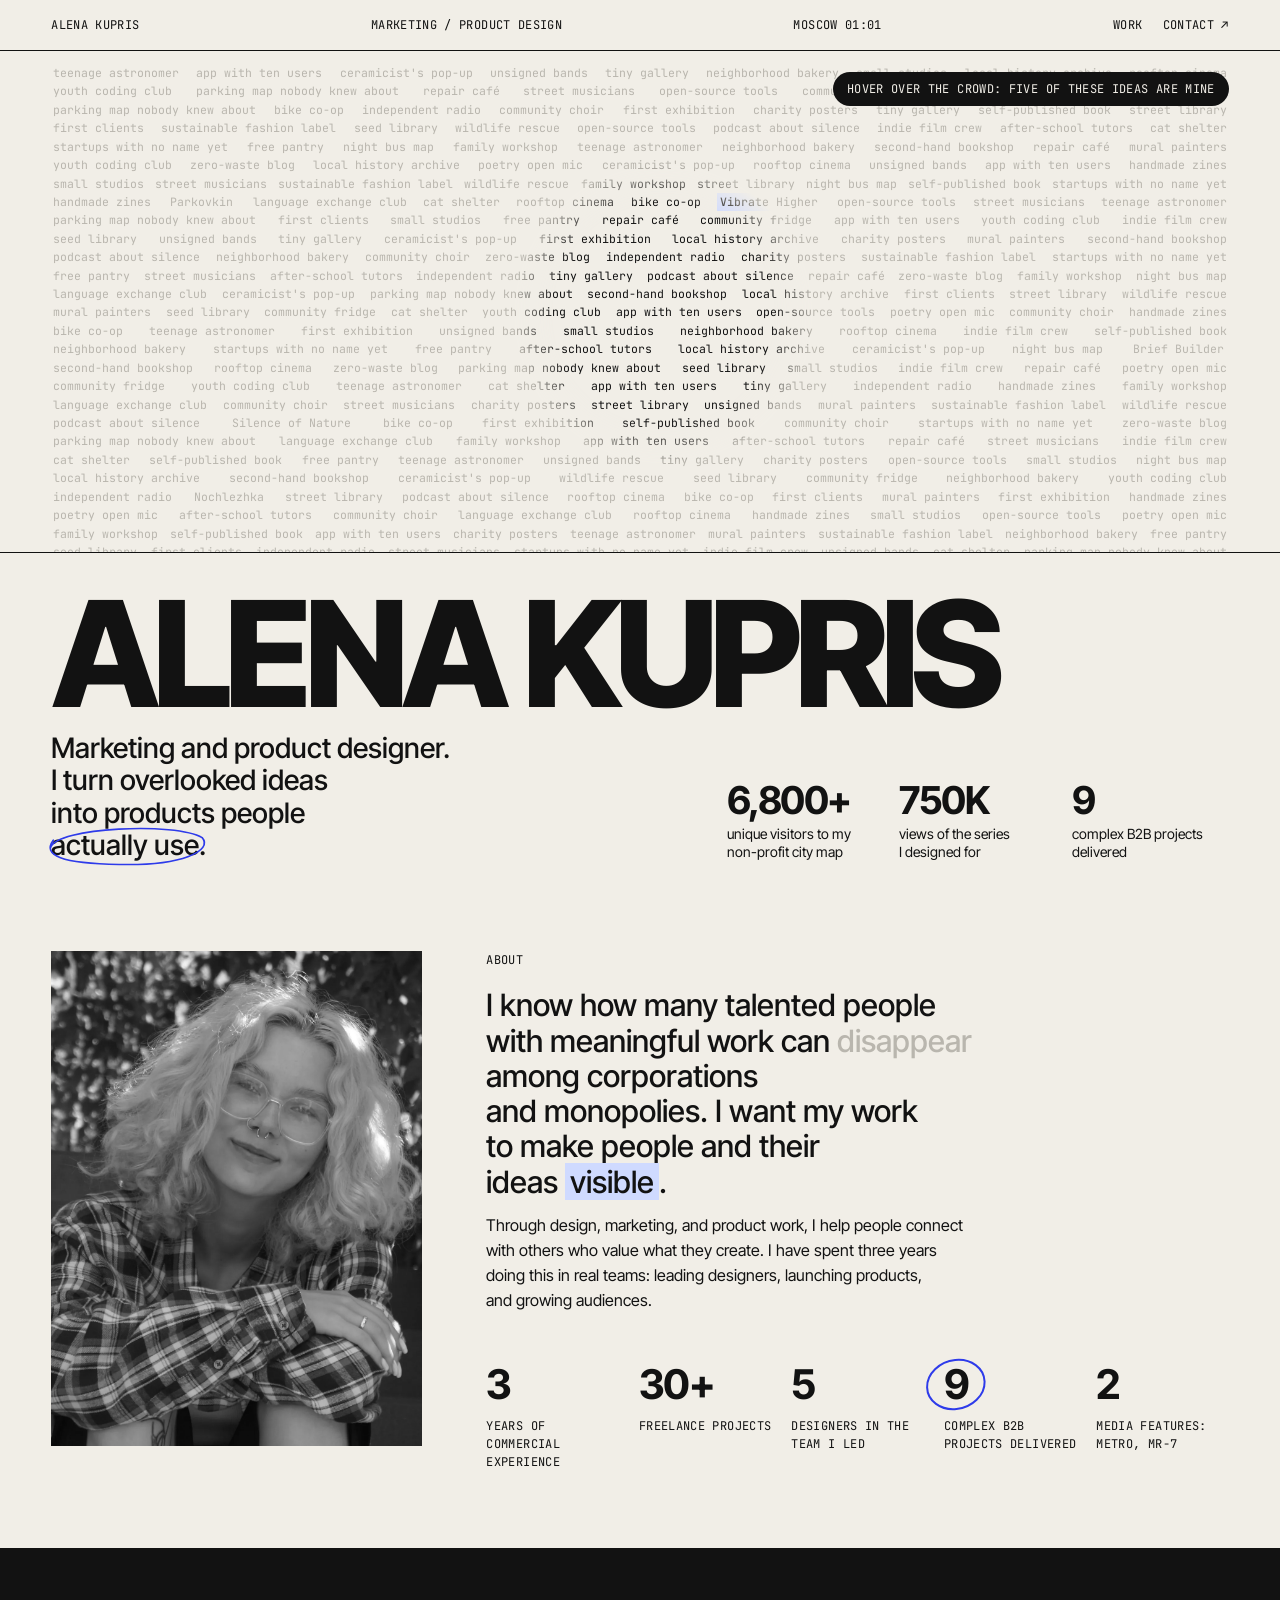
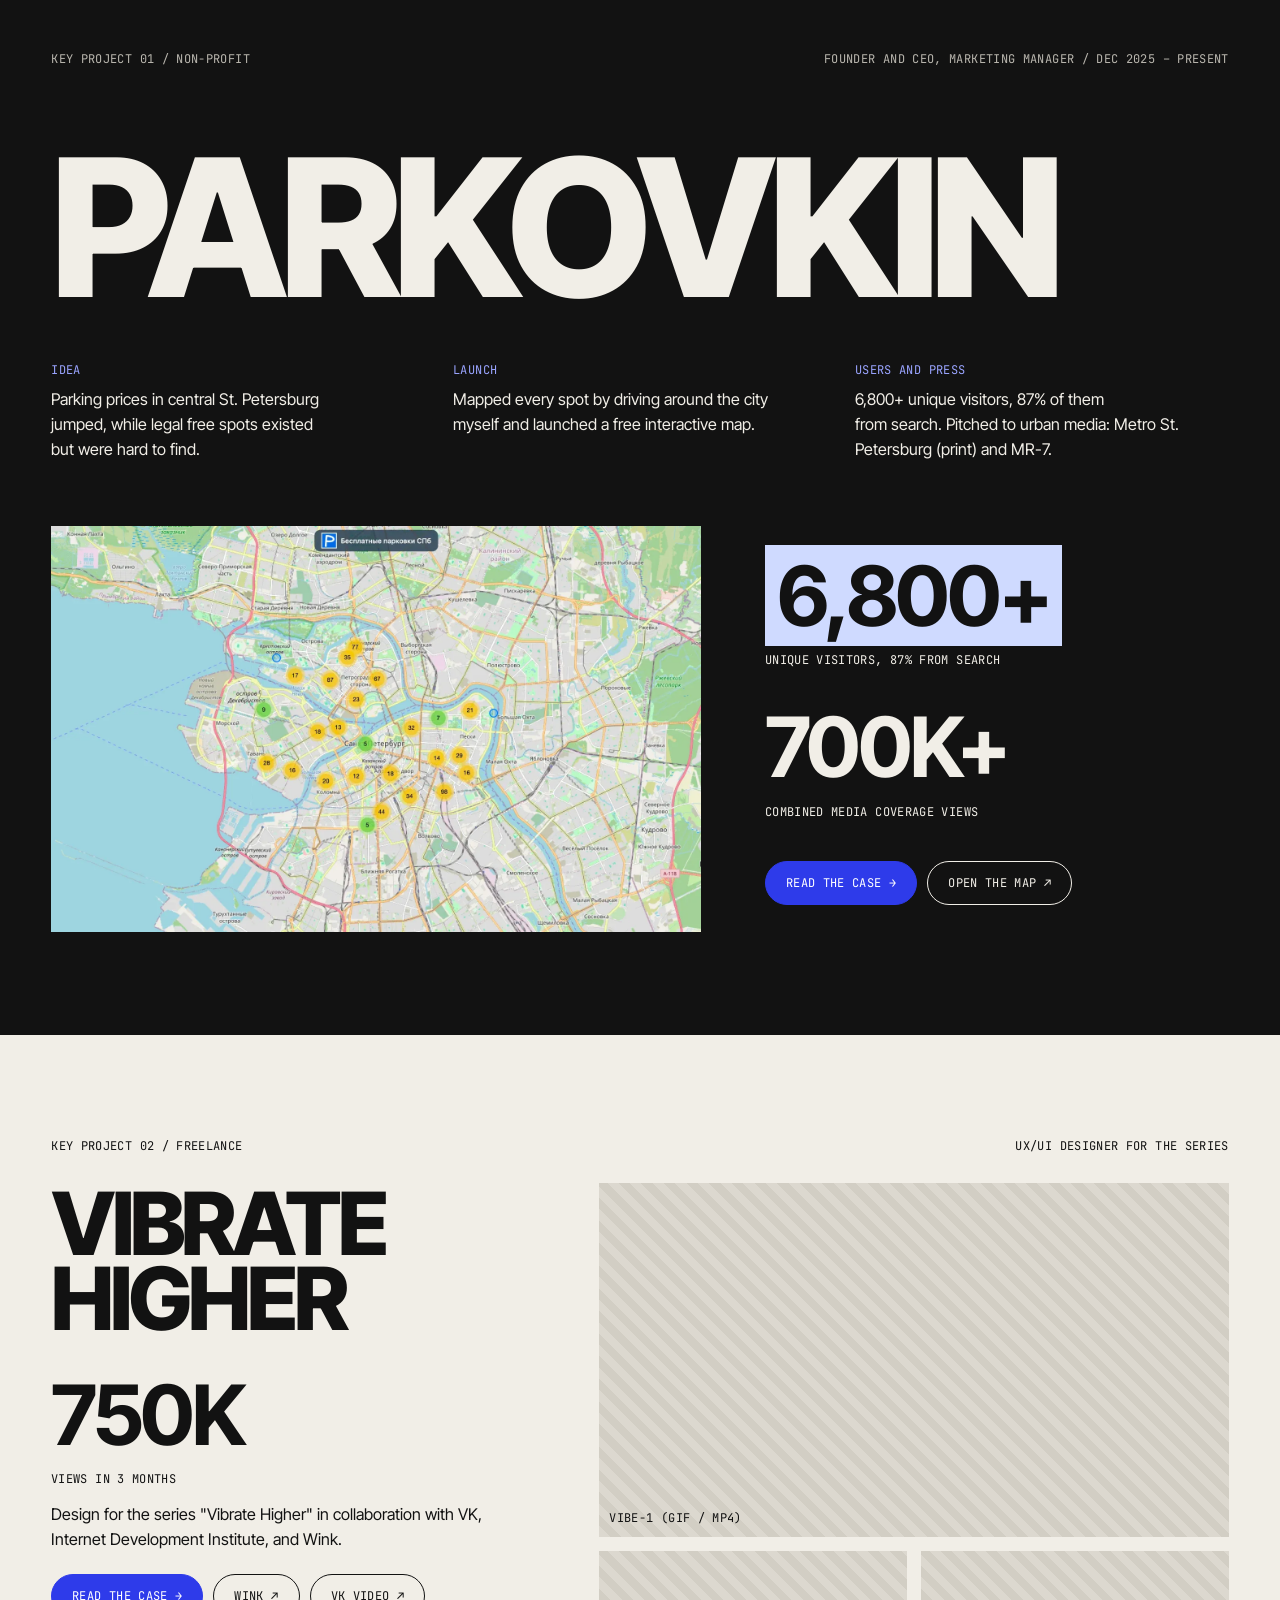
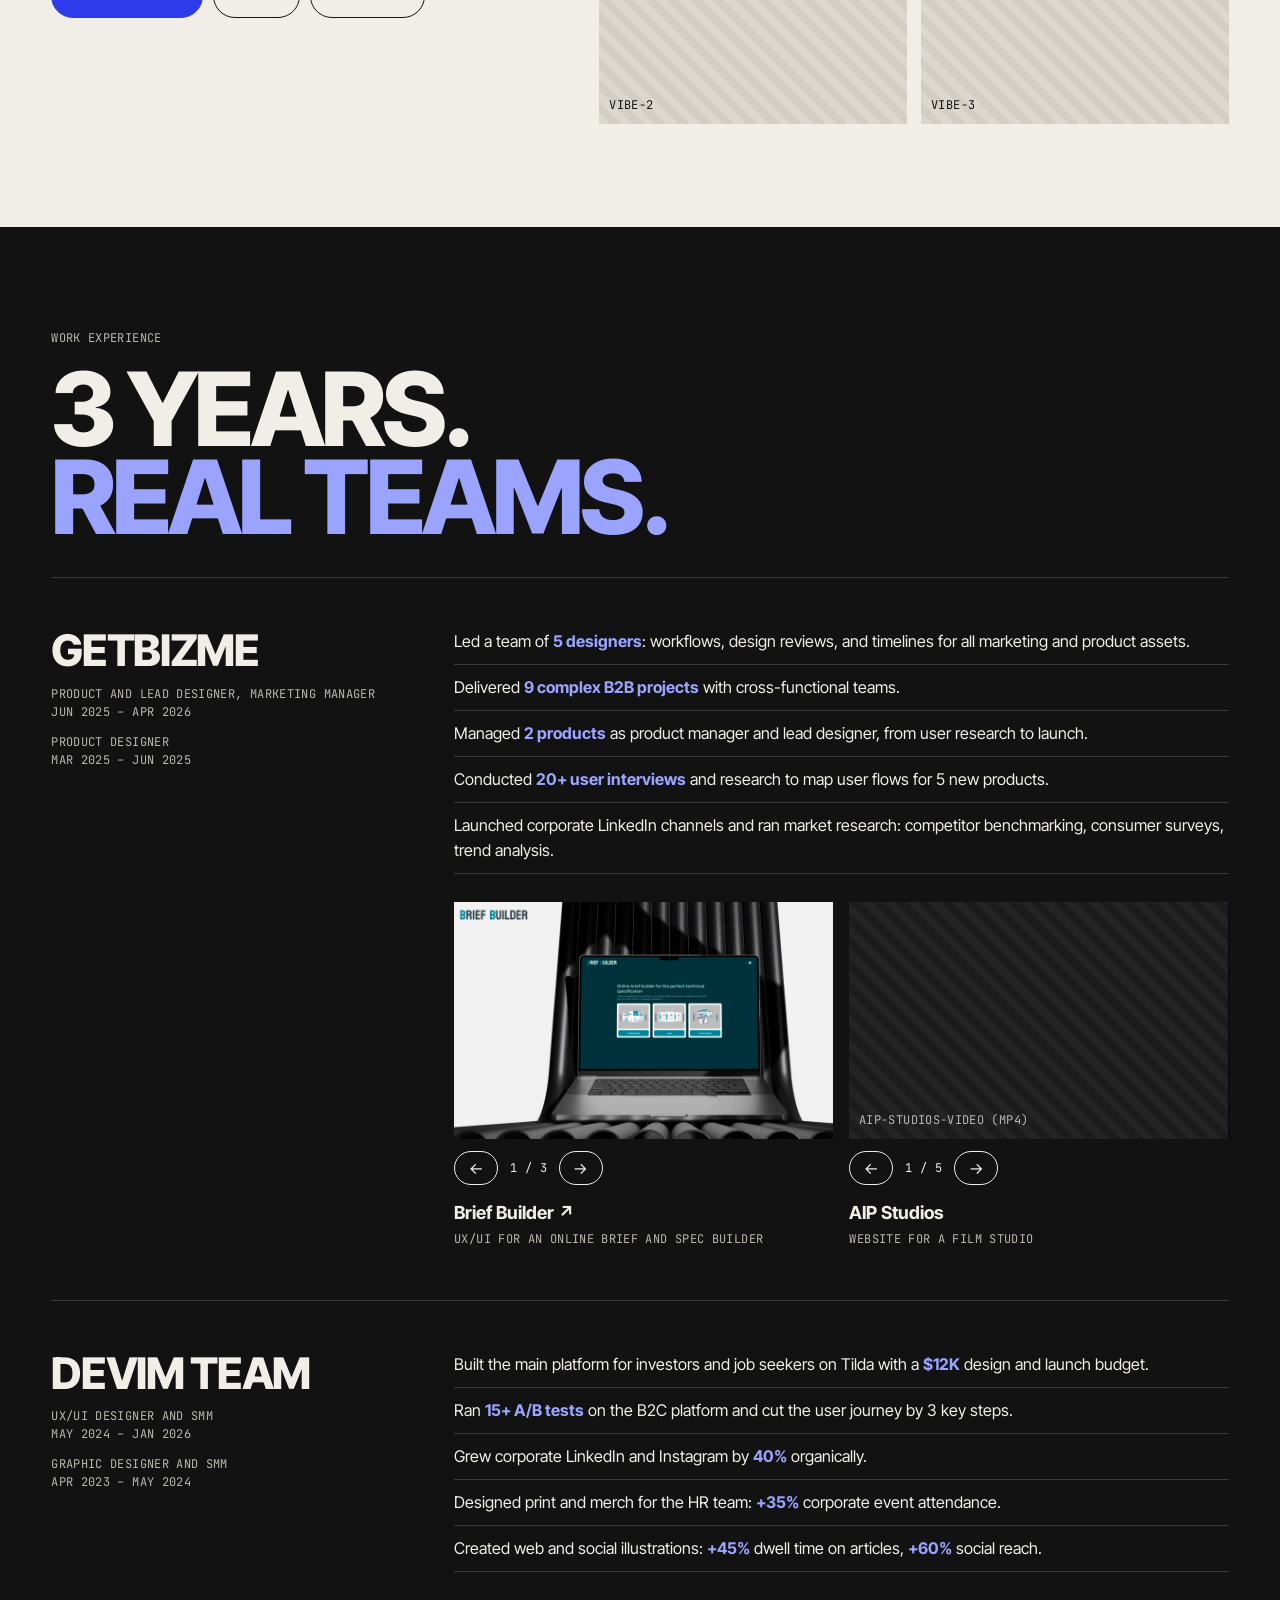
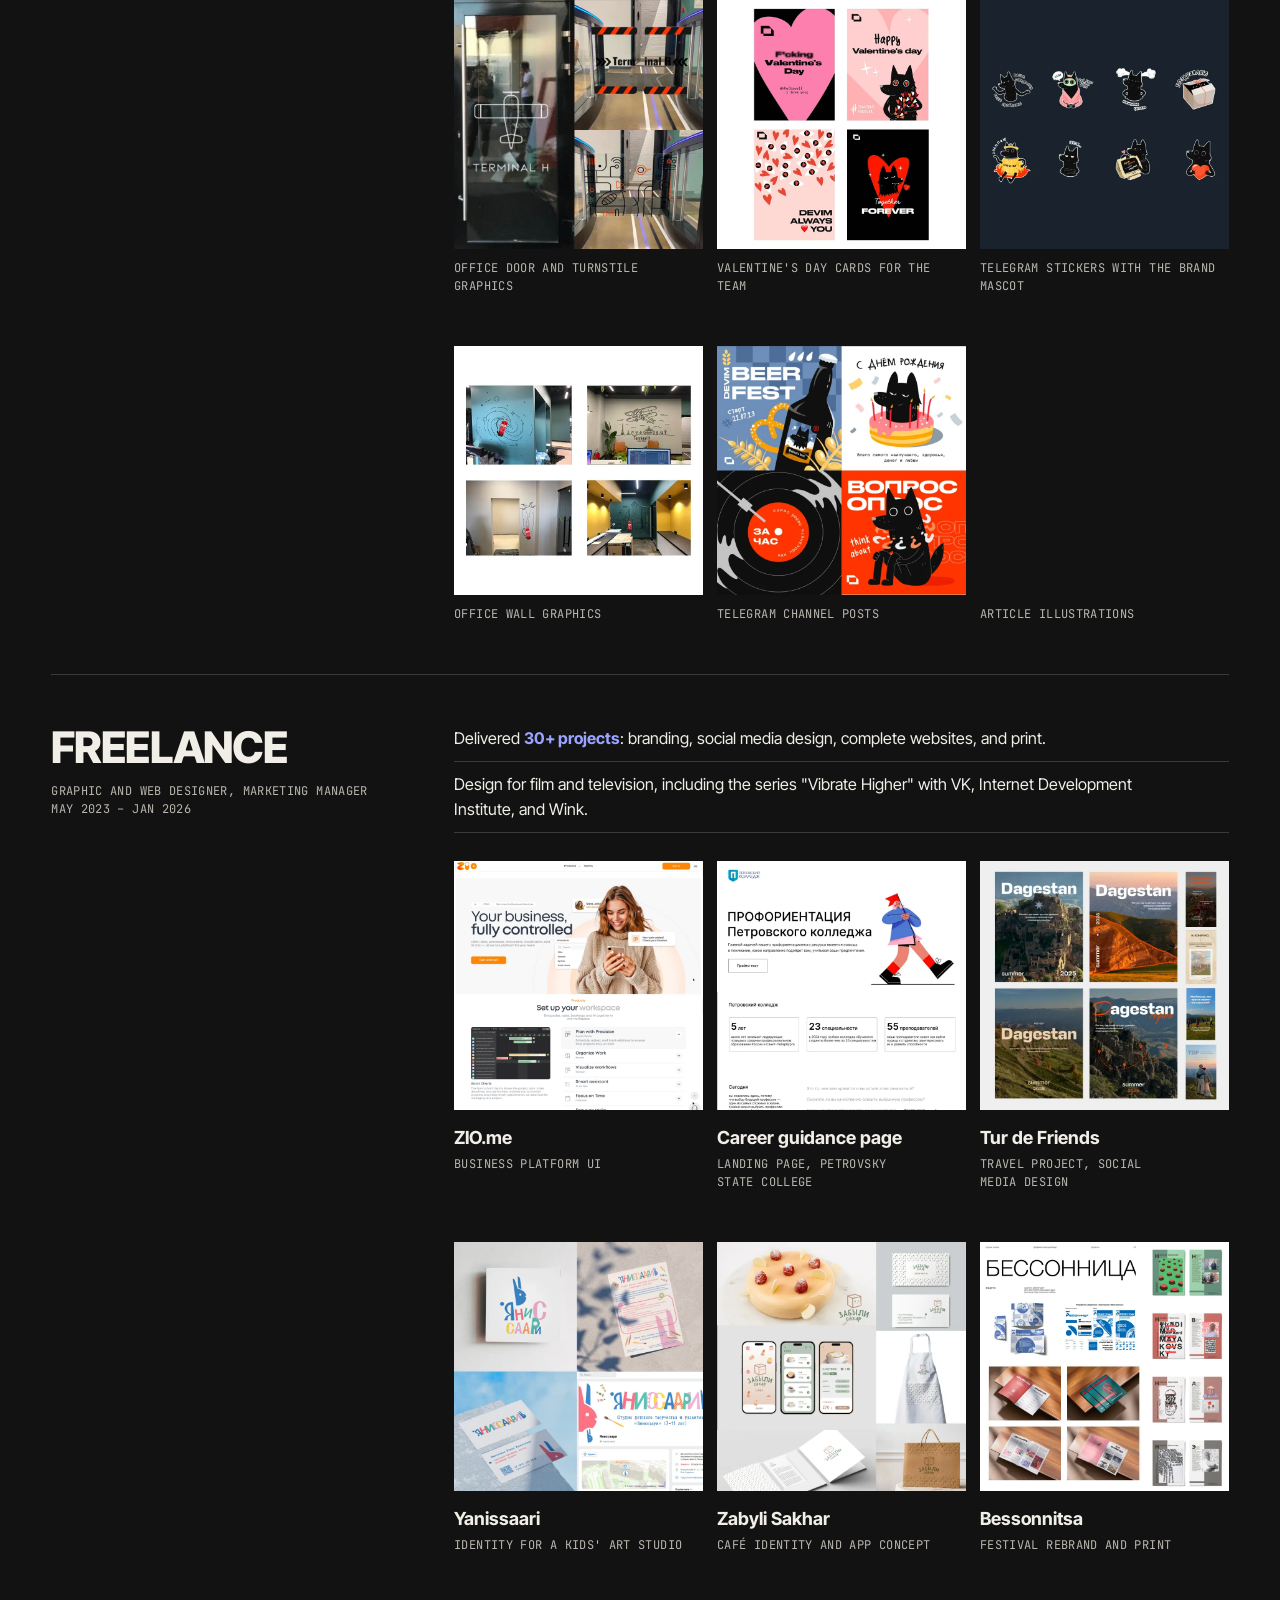
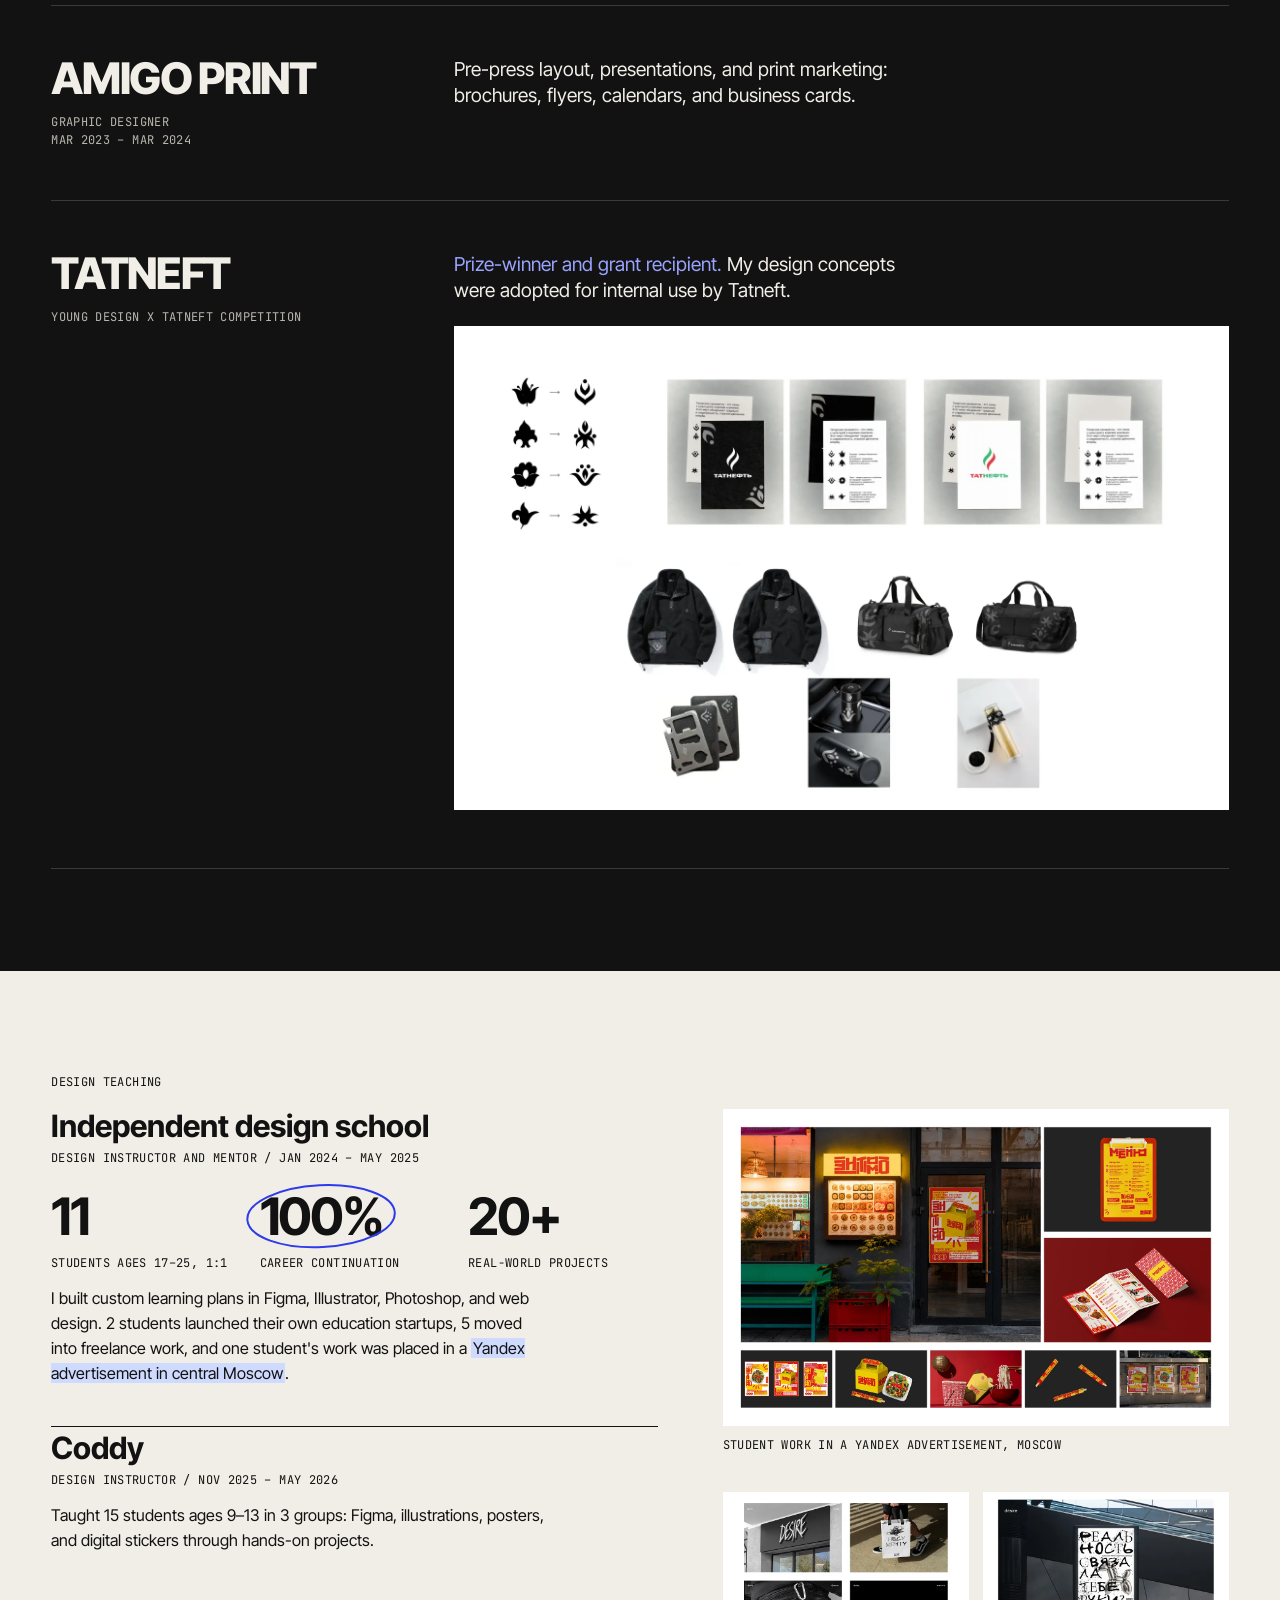
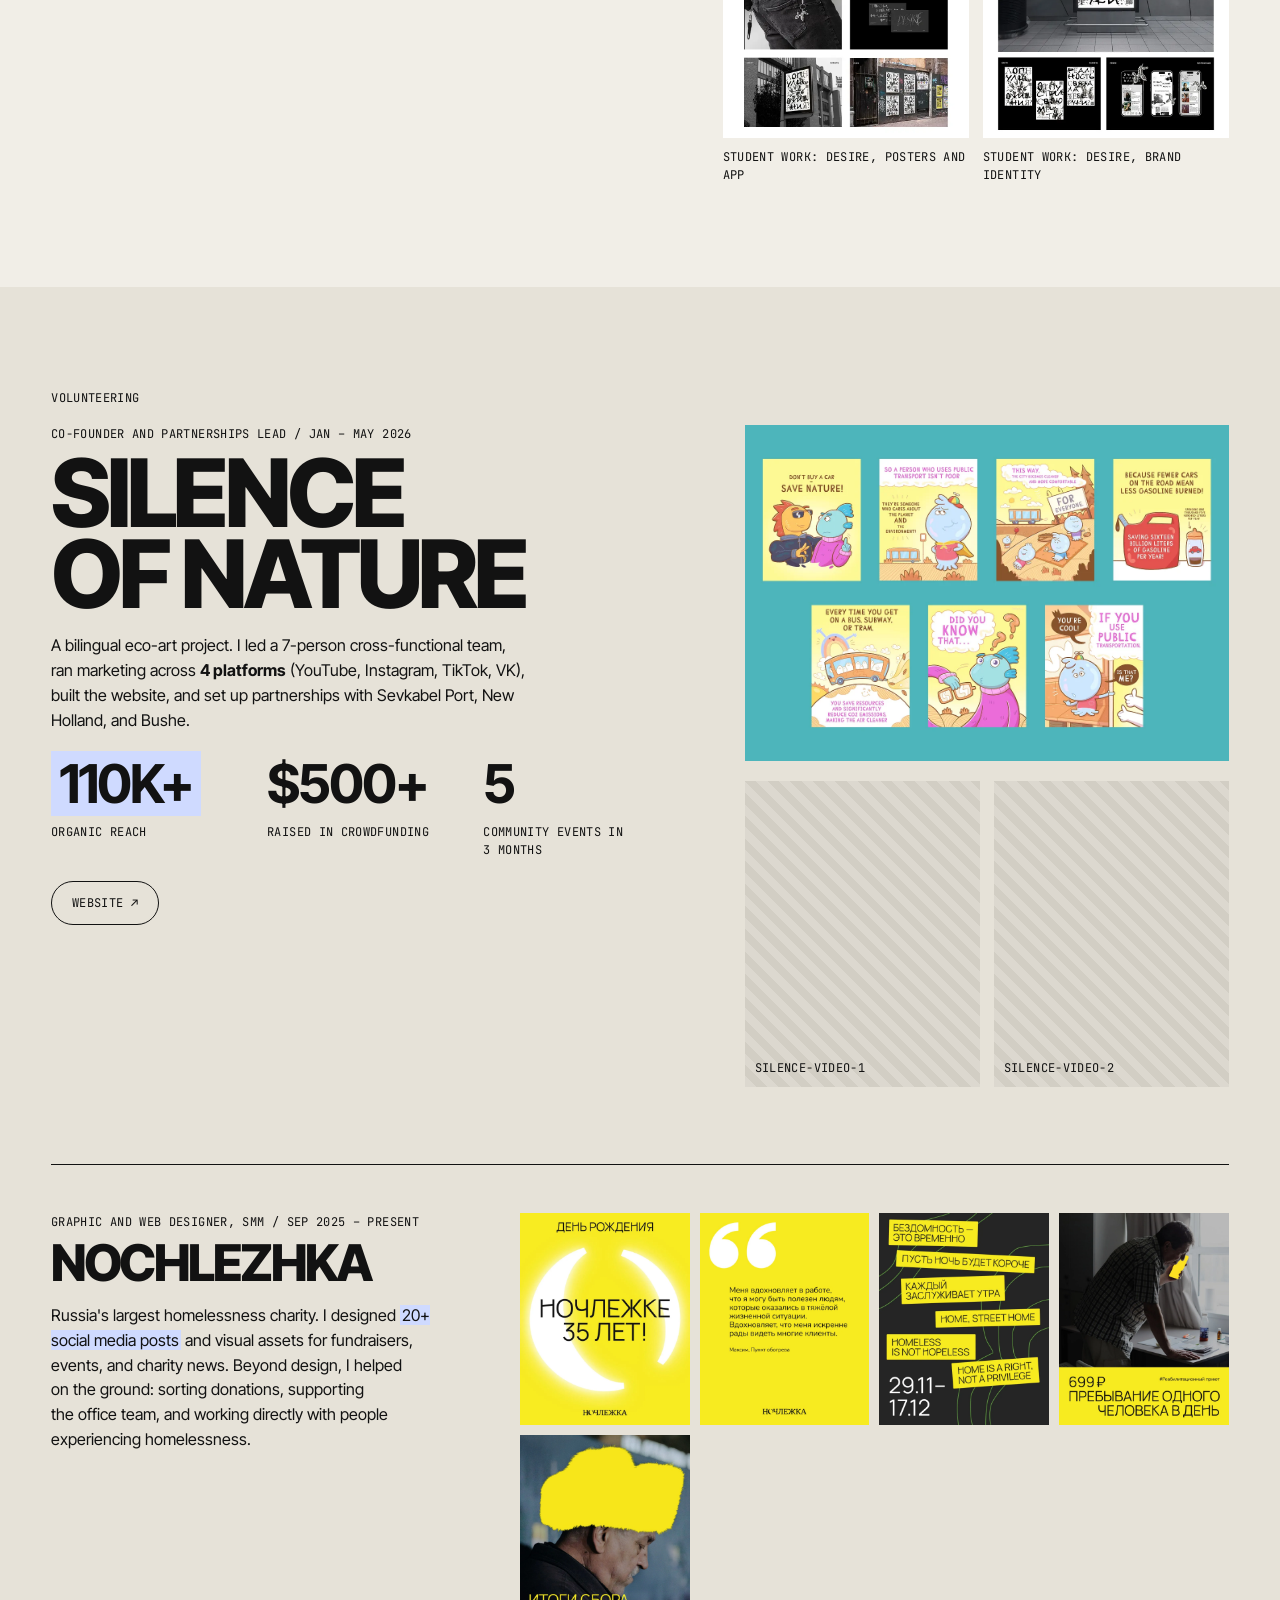
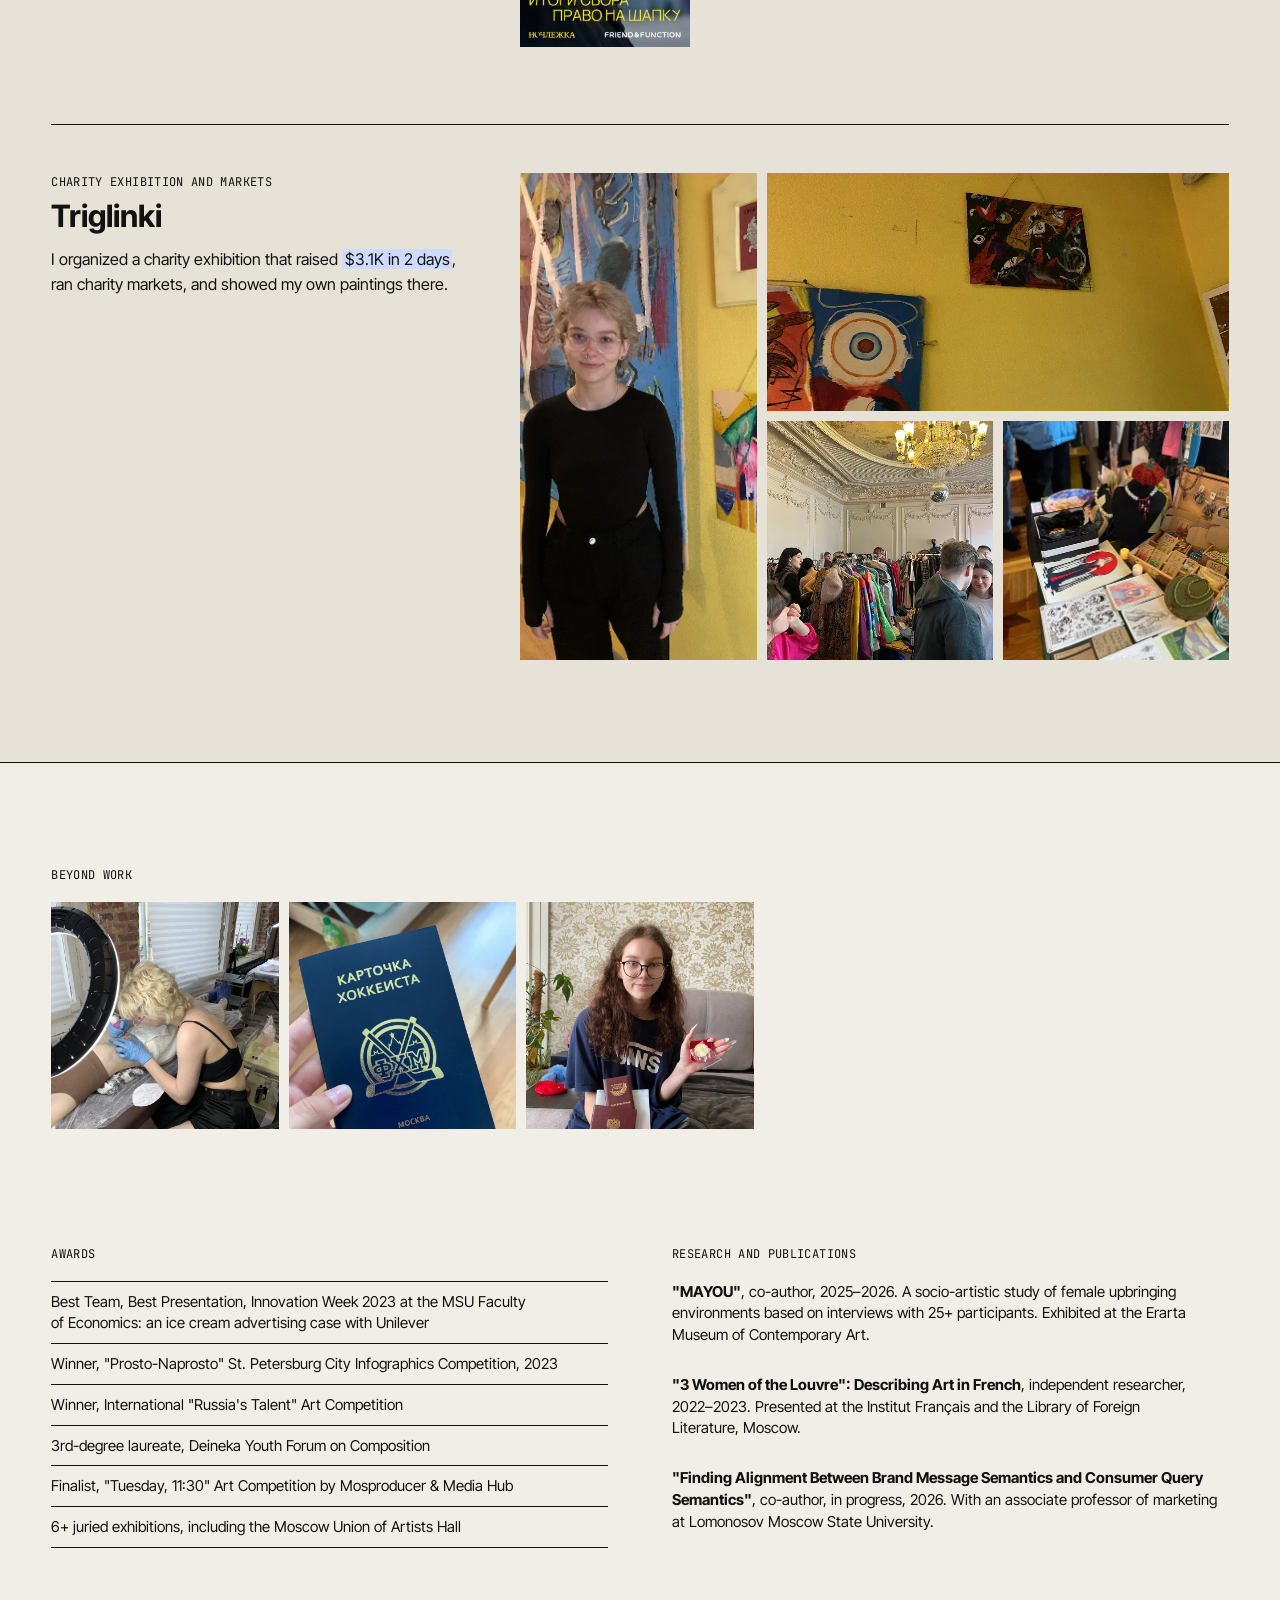
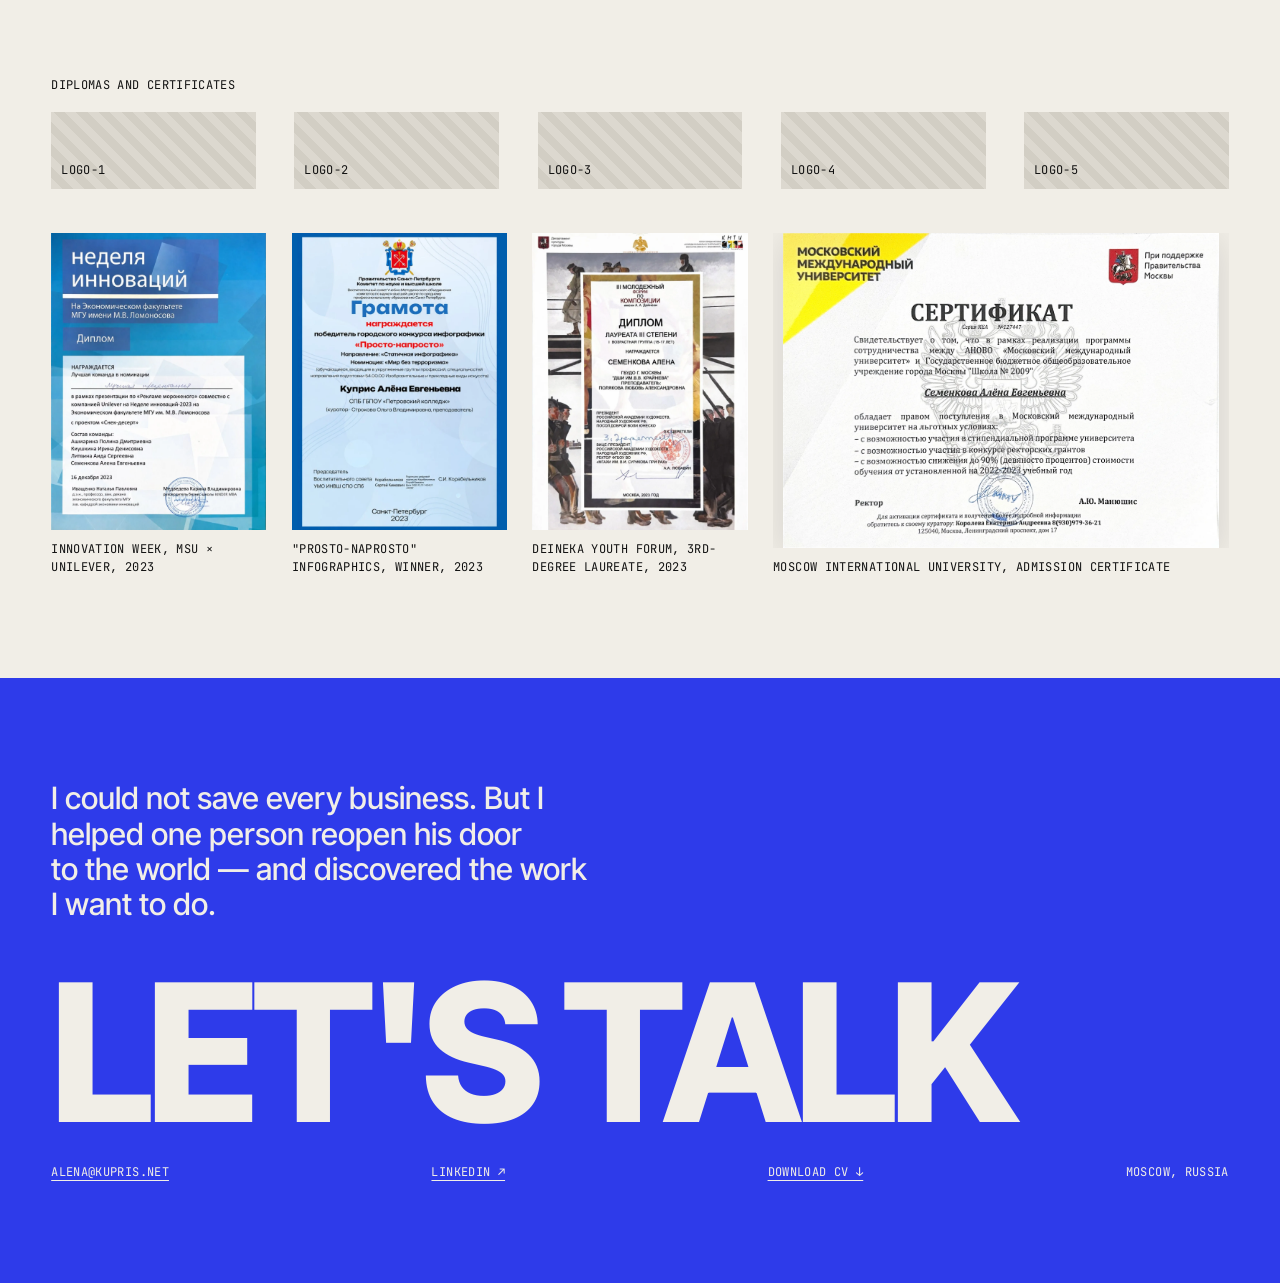
==== commit 29c7e399: "Add files via upload" ====
--- a/index.html
+++ b/index.html
@@ -31,7 +31,7 @@
   <div class="hero__content" id="heroContent">
     <h1 class="hero__name">Alena Kupris</h1>
     <p class="hero__claim">Marketing and product designer. I turn overlooked ideas into products people
-      <span class="circled">actually use<svg viewBox="0 0 300 90" preserveAspectRatio="none" aria-hidden="true"><path class="draw" d="M20 50 C30 10,240 0,285 30 C305 55,250 85,140 82 C40 80,5 65,25 35"/></svg></span>.</p>
+      <span class="nowrap"><span class="circled">actually use<svg viewBox="0 0 300 90" preserveAspectRatio="none" aria-hidden="true"><path class="draw" d="M20 50 C30 10,240 0,285 30 C305 55,250 85,140 82 C40 80,5 65,25 35"/></svg></span>.</span></p>
     <ul class="proof">
       <li><b>6,800+</b><span>unique visitors to my non-profit city map</span></li>
       <li><b>750K</b><span>views of the series I designed for</span></li>
@@ -335,11 +335,18 @@
     </div>
     <div class="diplomas">
       <p class="mono label">Diplomas and certificates</p>
+      <div class="logos" aria-label="Organizations">
+        <div class="media media--logo" data-src="img/logo-1" data-alt="Organization logo 1"><span class="mono">logo-1</span></div>
+        <div class="media media--logo" data-src="img/logo-2" data-alt="Organization logo 2"><span class="mono">logo-2</span></div>
+        <div class="media media--logo" data-src="img/logo-3" data-alt="Organization logo 3"><span class="mono">logo-3</span></div>
+        <div class="media media--logo" data-src="img/logo-4" data-alt="Organization logo 4"><span class="mono">logo-4</span></div>
+        <div class="media media--logo" data-src="img/logo-5" data-alt="Organization logo 5"><span class="mono">logo-5</span></div>
+      </div>
       <div class="dip-grid">
-        <figure><a href="img/diploma-1.webp" target="_blank" rel="noopener"><div class="media media--doc" data-src="img/diploma-1" data-alt="Diploma, Innovation Week at the MSU Faculty of Economics"><span class="mono">diploma-1</span></div></a><figcaption class="mono">Innovation Week, MSU × Unilever, 2023</figcaption></figure>
-        <figure><a href="img/diploma-2.webp" target="_blank" rel="noopener"><div class="media media--doc" data-src="img/diploma-2" data-alt="Certificate, Prosto-Naprosto infographics competition"><span class="mono">diploma-2</span></div></a><figcaption class="mono">"Prosto-Naprosto" infographics, winner, 2023</figcaption></figure>
-        <figure><a href="img/diploma-3.webp" target="_blank" rel="noopener"><div class="media media--doc" data-src="img/diploma-3" data-alt="Diploma, Deineka Youth Forum on Composition"><span class="mono">diploma-3</span></div></a><figcaption class="mono">Deineka Youth Forum, 3rd-degree laureate, 2023</figcaption></figure>
-        <figure class="dip-wide"><a href="img/diploma-4.webp" target="_blank" rel="noopener"><div class="media media--doc" data-src="img/diploma-4" data-alt="Certificate, Moscow International University"><span class="mono">diploma-4</span></div></a><figcaption class="mono">Moscow International University, admission certificate</figcaption></figure>
+        <figure><a href="img/diploma-1.webp"><div class="media media--doc" data-src="img/diploma-1" data-alt="Diploma, Innovation Week at the MSU Faculty of Economics"><span class="mono">diploma-1</span></div></a><figcaption class="mono">Innovation Week, MSU × Unilever, 2023</figcaption></figure>
+        <figure><a href="img/diploma-2.webp"><div class="media media--doc" data-src="img/diploma-2" data-alt="Certificate, Prosto-Naprosto infographics competition"><span class="mono">diploma-2</span></div></a><figcaption class="mono">"Prosto-Naprosto" infographics, winner, 2023</figcaption></figure>
+        <figure><a href="img/diploma-3.webp"><div class="media media--doc" data-src="img/diploma-3" data-alt="Diploma, Deineka Youth Forum on Composition"><span class="mono">diploma-3</span></div></a><figcaption class="mono">Deineka Youth Forum, 3rd-degree laureate, 2023</figcaption></figure>
+        <figure class="dip-wide"><a href="img/diploma-4.webp"><div class="media media--doc" data-src="img/diploma-4" data-alt="Certificate, Moscow International University"><span class="mono">diploma-4</span></div></a><figcaption class="mono">Moscow International University, admission certificate</figcaption></figure>
       </div>
     </div>
   </div>
--- a/style.css
+++ b/style.css
@@ -468,3 +468,46 @@
 .vol .stats3,.teach .stats3{gap:clamp(16px,3cqi,32px)}
 .teach>div:first-child{container-type:inline-size;min-width:0}
 @supports (font-size:1cqi){ .noch .giant--sm{font-size:clamp(32px,12.5cqi,96px)} }
+
+/* ===================== v11 ===================== */
+.nowrap{white-space:nowrap}
+/* Silence videos: cropped, both the same size */
+.media--vert{aspect-ratio:360/468}
+/* any video inside a slider is shown whole */
+.slider .media video{object-fit:contain}
+/* sliders can hold figures with captions (case page) */
+.slider__track{align-items:flex-start}
+.slider__track>*{flex:0 0 100%;min-width:0}
+.slider__track figcaption{margin-top:10px}
+
+/* diploma lightbox */
+.lightbox{position:fixed;inset:0;z-index:900;display:flex;align-items:center;justify-content:center;padding:clamp(16px,4vw,56px);background:rgba(18,18,18,.88);opacity:0;visibility:hidden;transition:opacity .25s,visibility .25s}
+.lightbox.is-open{opacity:1;visibility:visible}
+.lightbox__fig{margin:0;max-width:min(92vw,1100px);max-height:100%;display:flex;flex-direction:column;align-items:center;gap:12px}
+.lightbox__fig img{max-width:100%;max-height:calc(100vh - 140px);max-height:calc(100svh - 140px);object-fit:contain;box-shadow:0 20px 60px rgba(0,0,0,.4)}
+.lightbox__fig figcaption{color:var(--paper);text-align:center}
+.lightbox__close{position:absolute;top:calc(16px + env(safe-area-inset-top,0px));right:16px;width:48px;height:48px;border-radius:50%;border:1px solid var(--paper);background:transparent;color:var(--paper);font-size:28px;line-height:1;display:flex;align-items:center;justify-content:center}
+.lightbox__close:hover{background:var(--paper);color:var(--ink)}
+.dip-grid a{cursor:zoom-in}
+
+/* mobile fixes */
+@media (max-width:900px){
+  .vol2{grid-template-columns:1fr}
+}
+@media (max-width:600px){
+  /* crowd: phrases may wrap, so justified lines have no empty corridors */
+  .crowd span{display:inline;white-space:normal;margin:0}
+  .crowd .hl{white-space:nowrap}
+  .crowd{word-spacing:0;font-size:11.5px}
+}
+
+/* logos of awarding organizations, above the diplomas */
+.logos{display:grid;grid-template-columns:repeat(4,minmax(0,1fr));gap:clamp(16px,3vw,48px);align-items:center;margin-bottom:clamp(28px,3.5vw,48px)}
+.media--logo{height:clamp(56px,6vw,96px);background:repeating-linear-gradient(45deg,#dcd8cf 0 8px,#d2cec4 8px 16px)}
+.media--logo.loaded{background:none}
+.media--logo img{object-fit:contain;padding:4px;filter:grayscale(1);opacity:.85;transition:filter .3s,opacity .3s}
+.media--logo:hover img{filter:none;opacity:1}
+@media (max-width:600px){.logos{grid-template-columns:repeat(2,minmax(0,1fr))}}
+
+.logos{grid-template-columns:repeat(5,minmax(0,1fr))}
+@media (max-width:600px){.logos{grid-template-columns:repeat(6,minmax(0,1fr))}.logos>.media--logo{grid-column:span 2}.logos>.media--logo:nth-child(4){grid-column:2/span 2}}
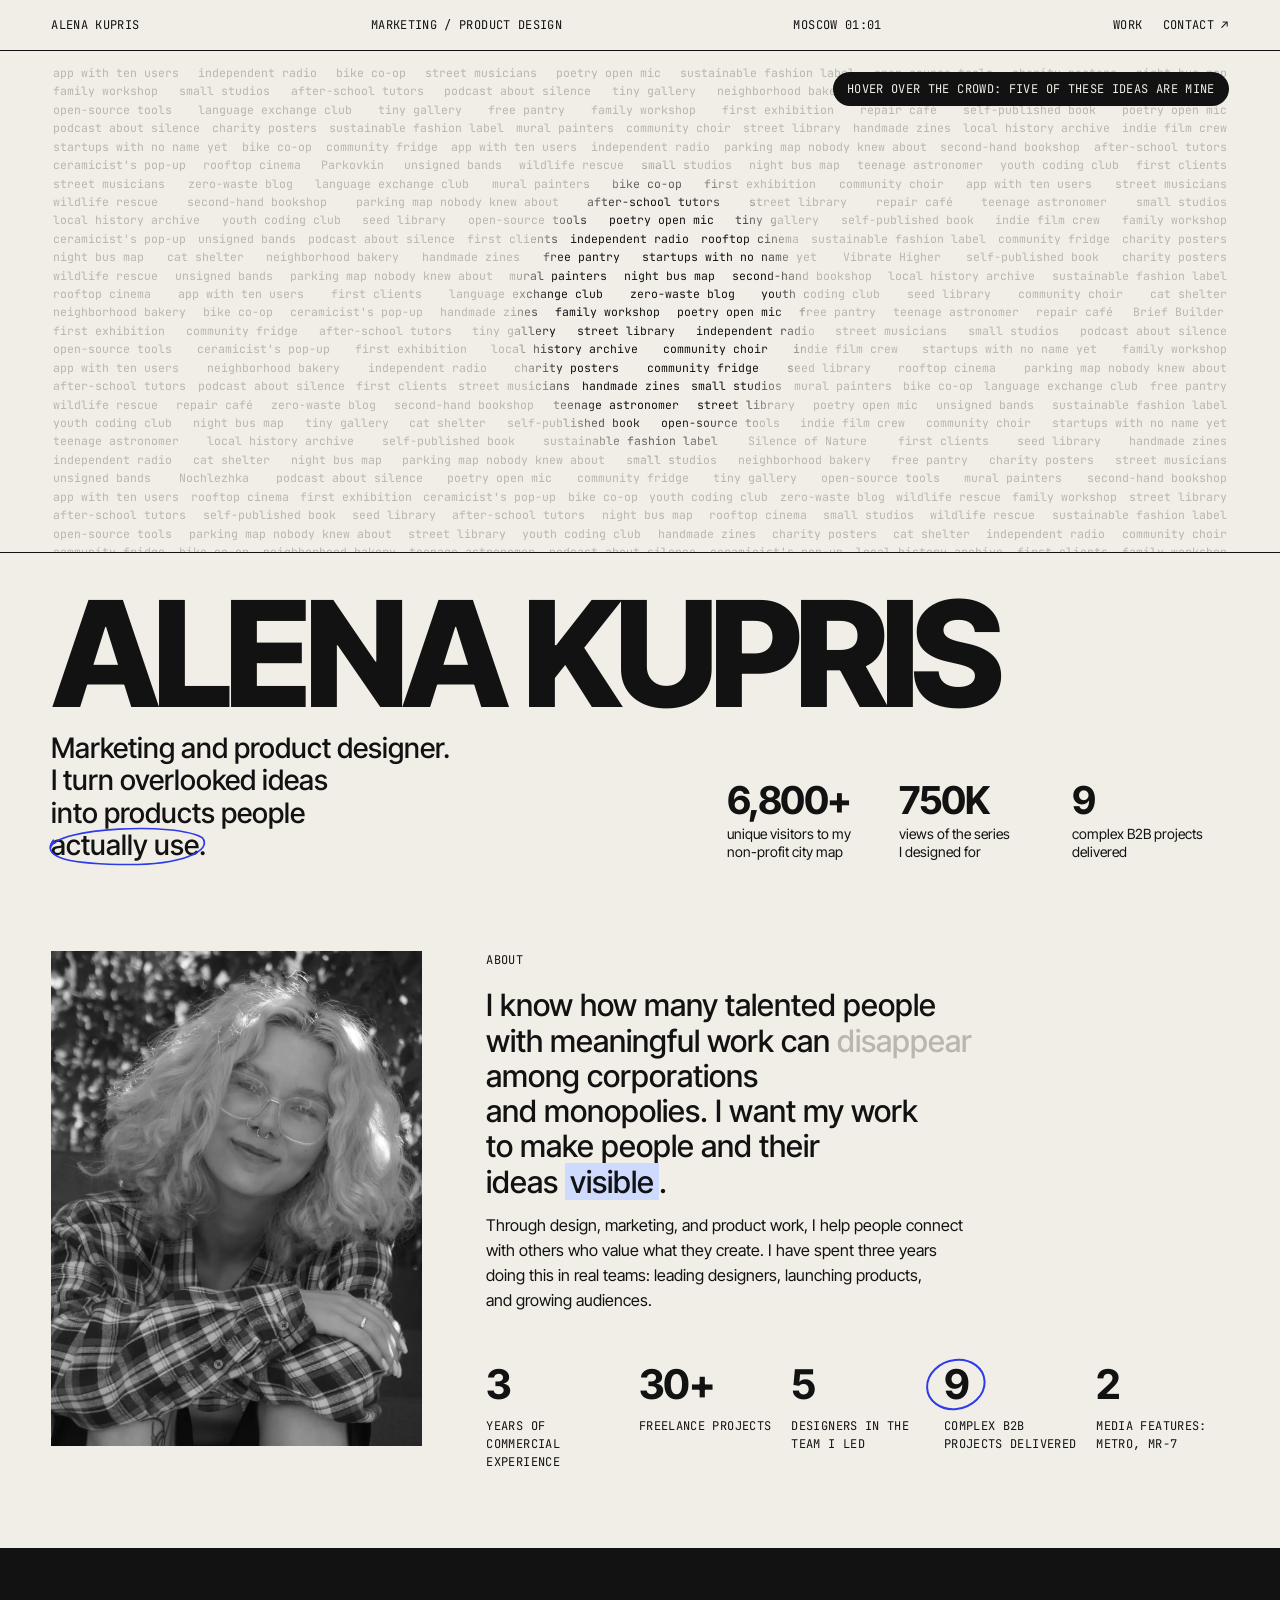
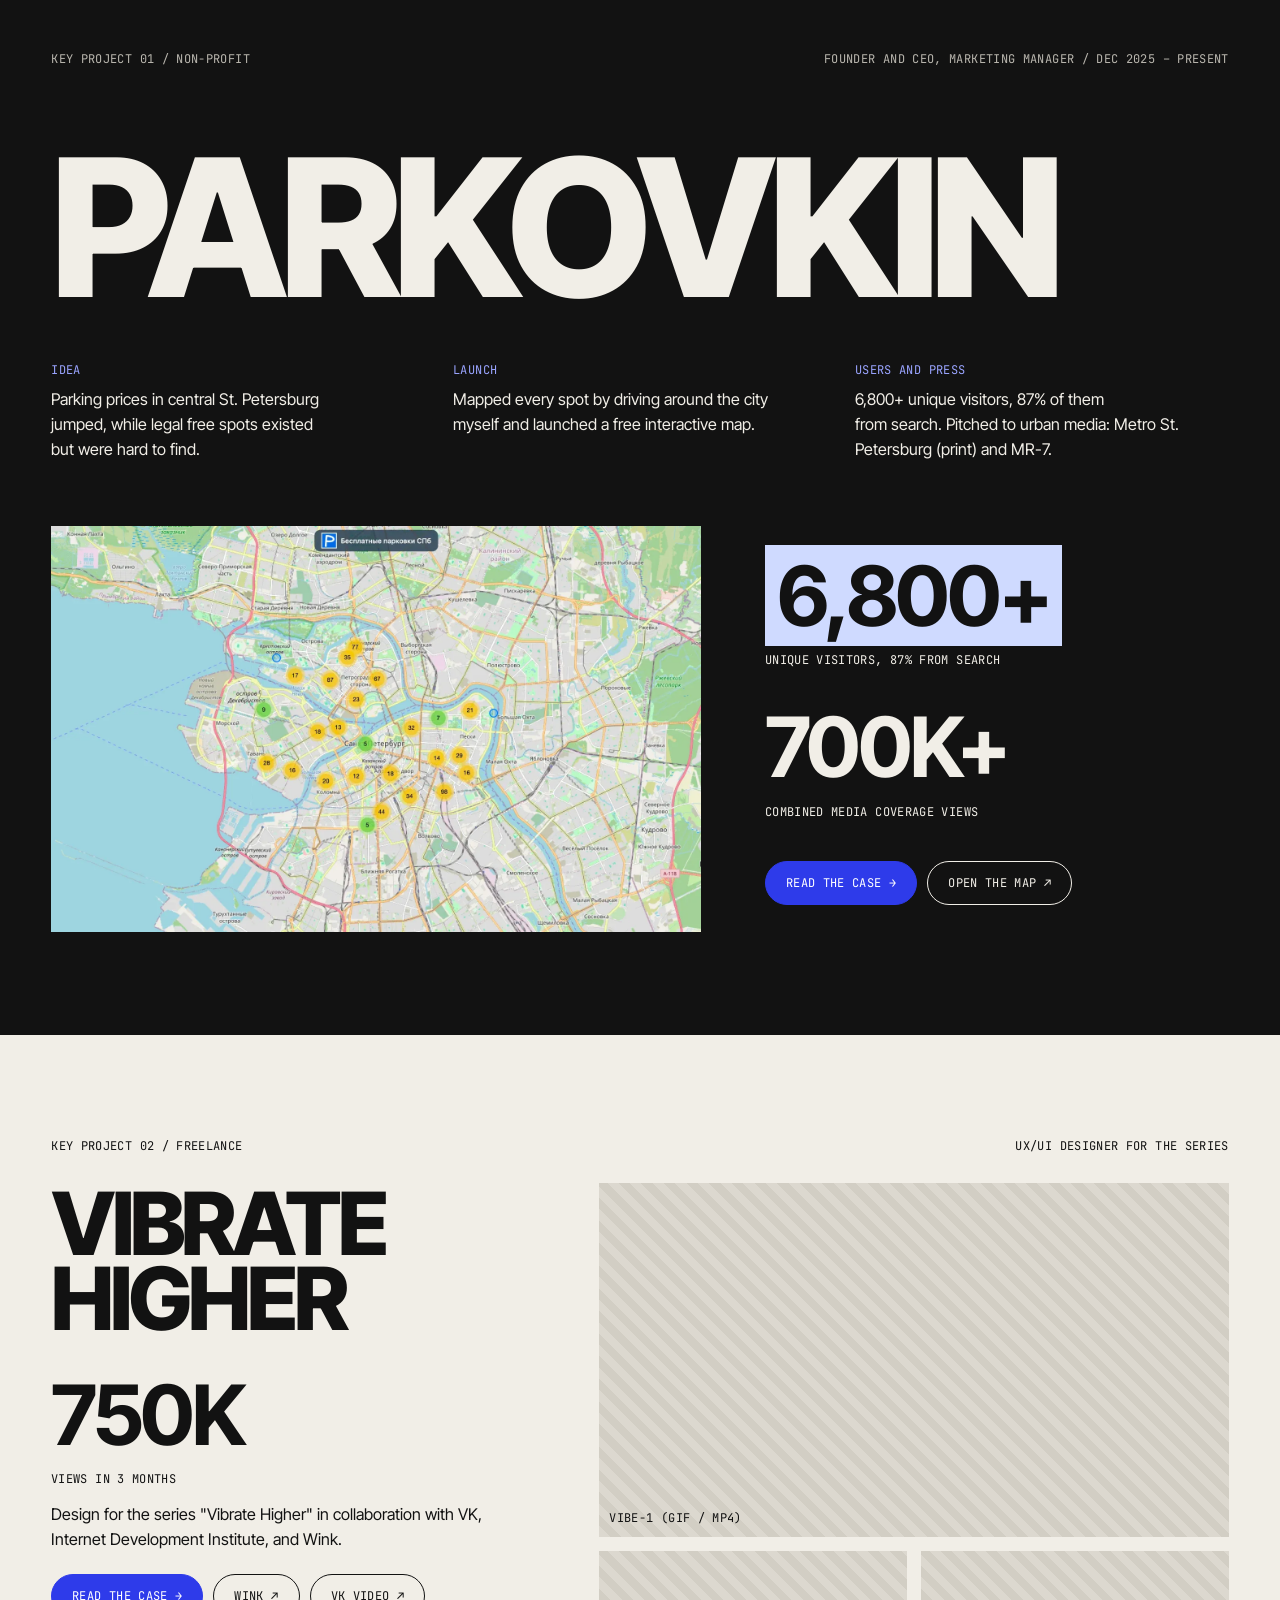
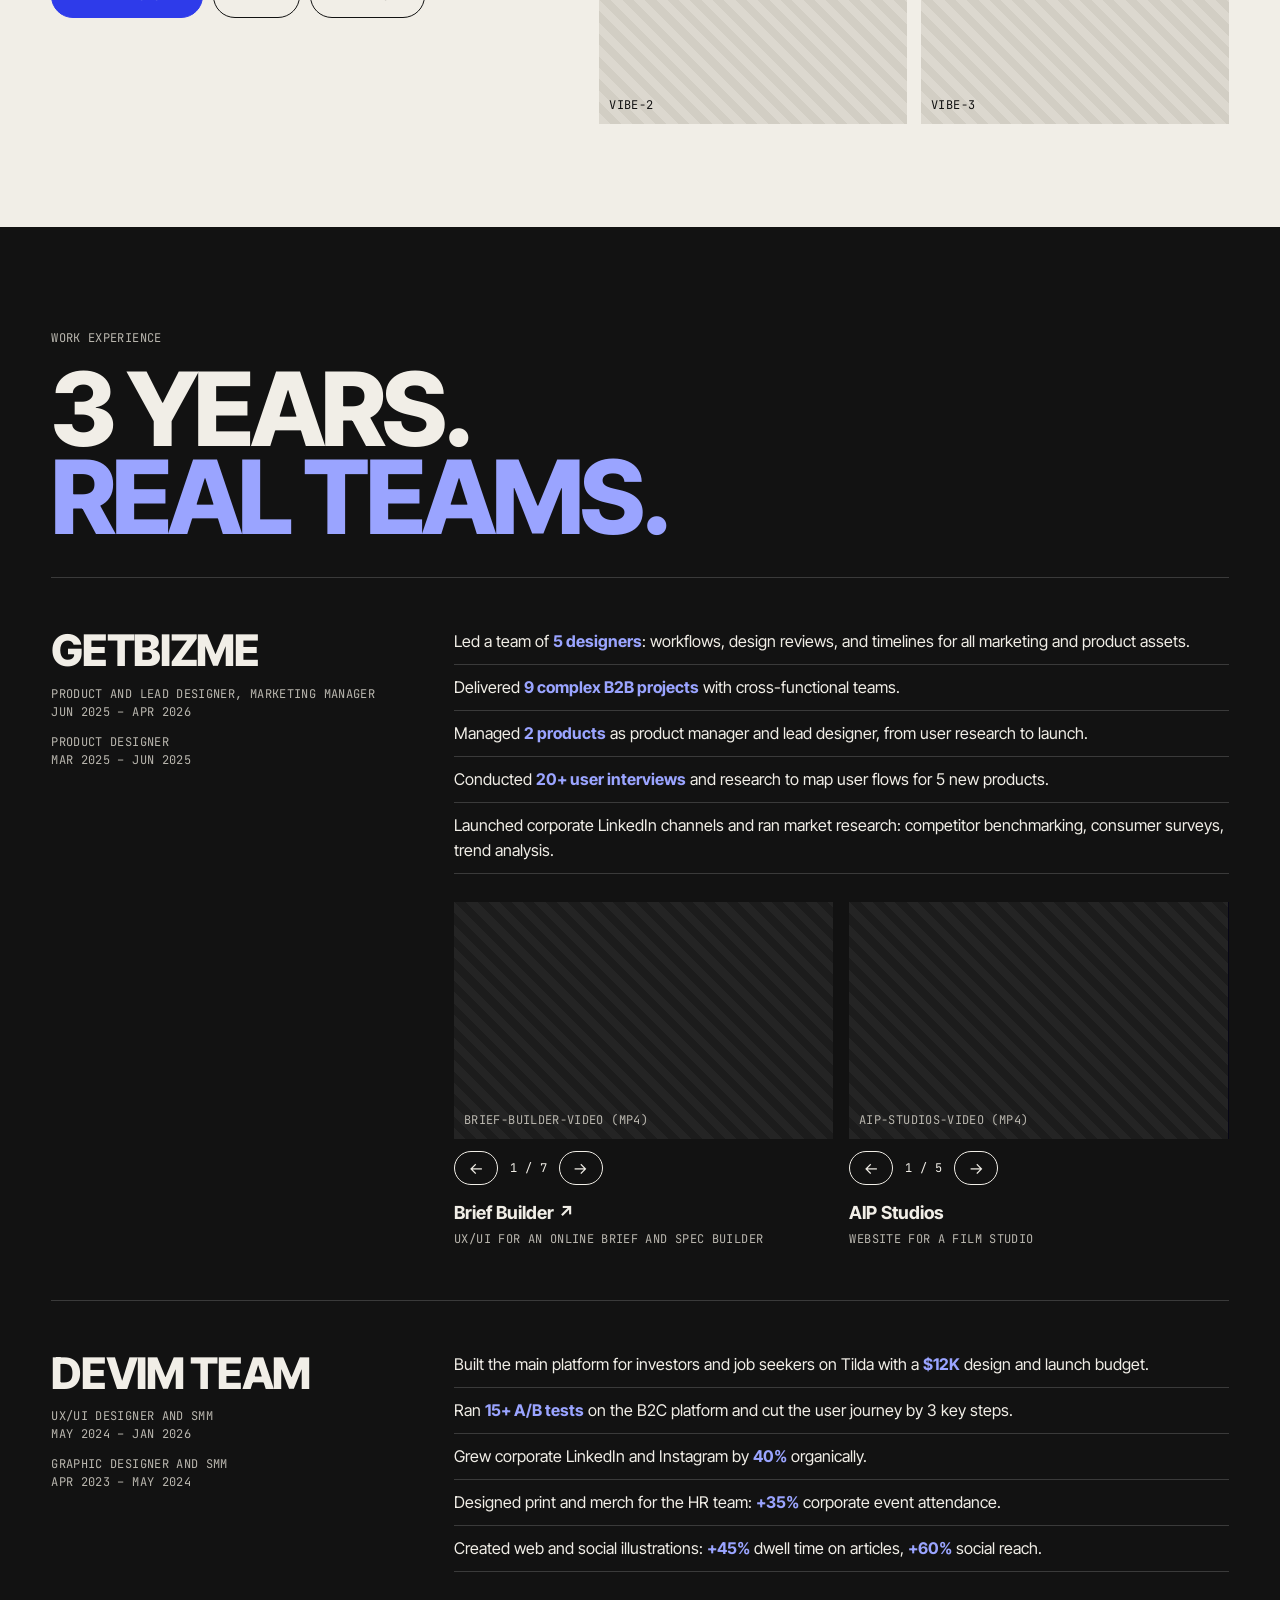
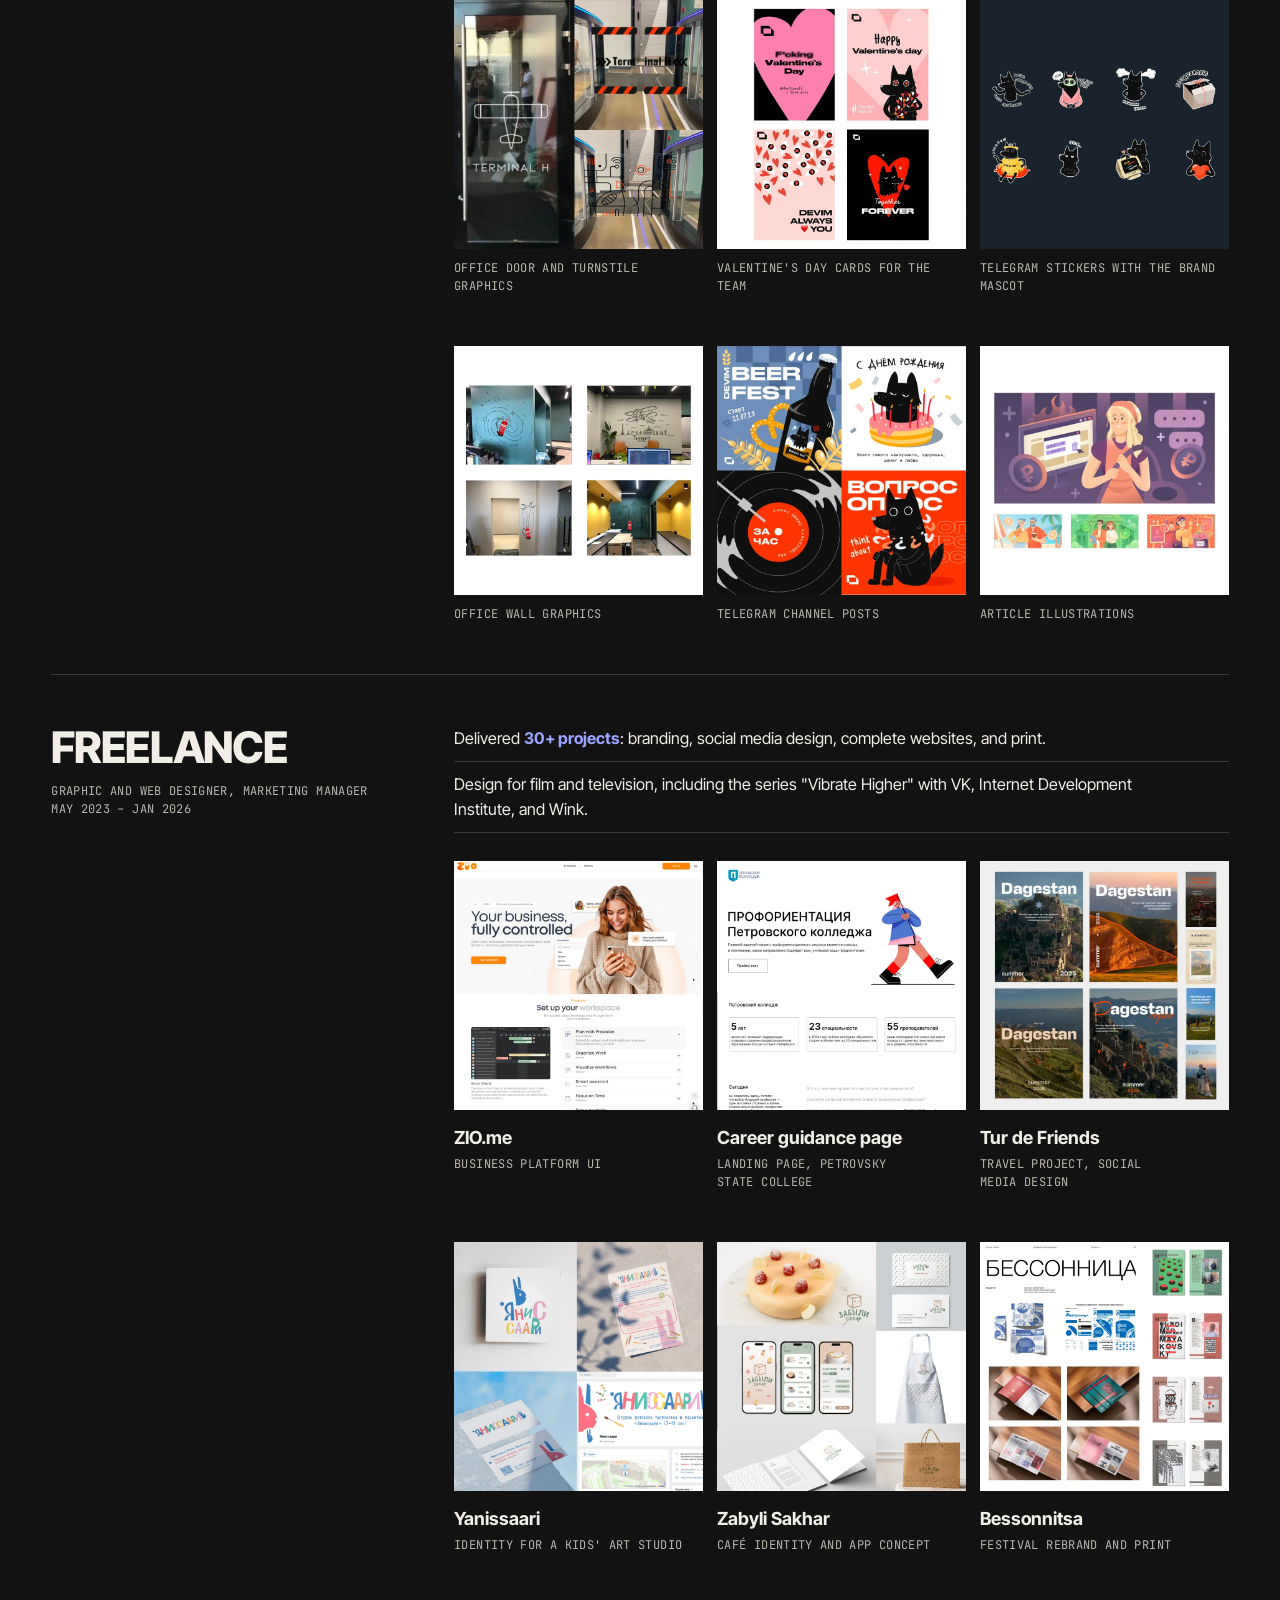
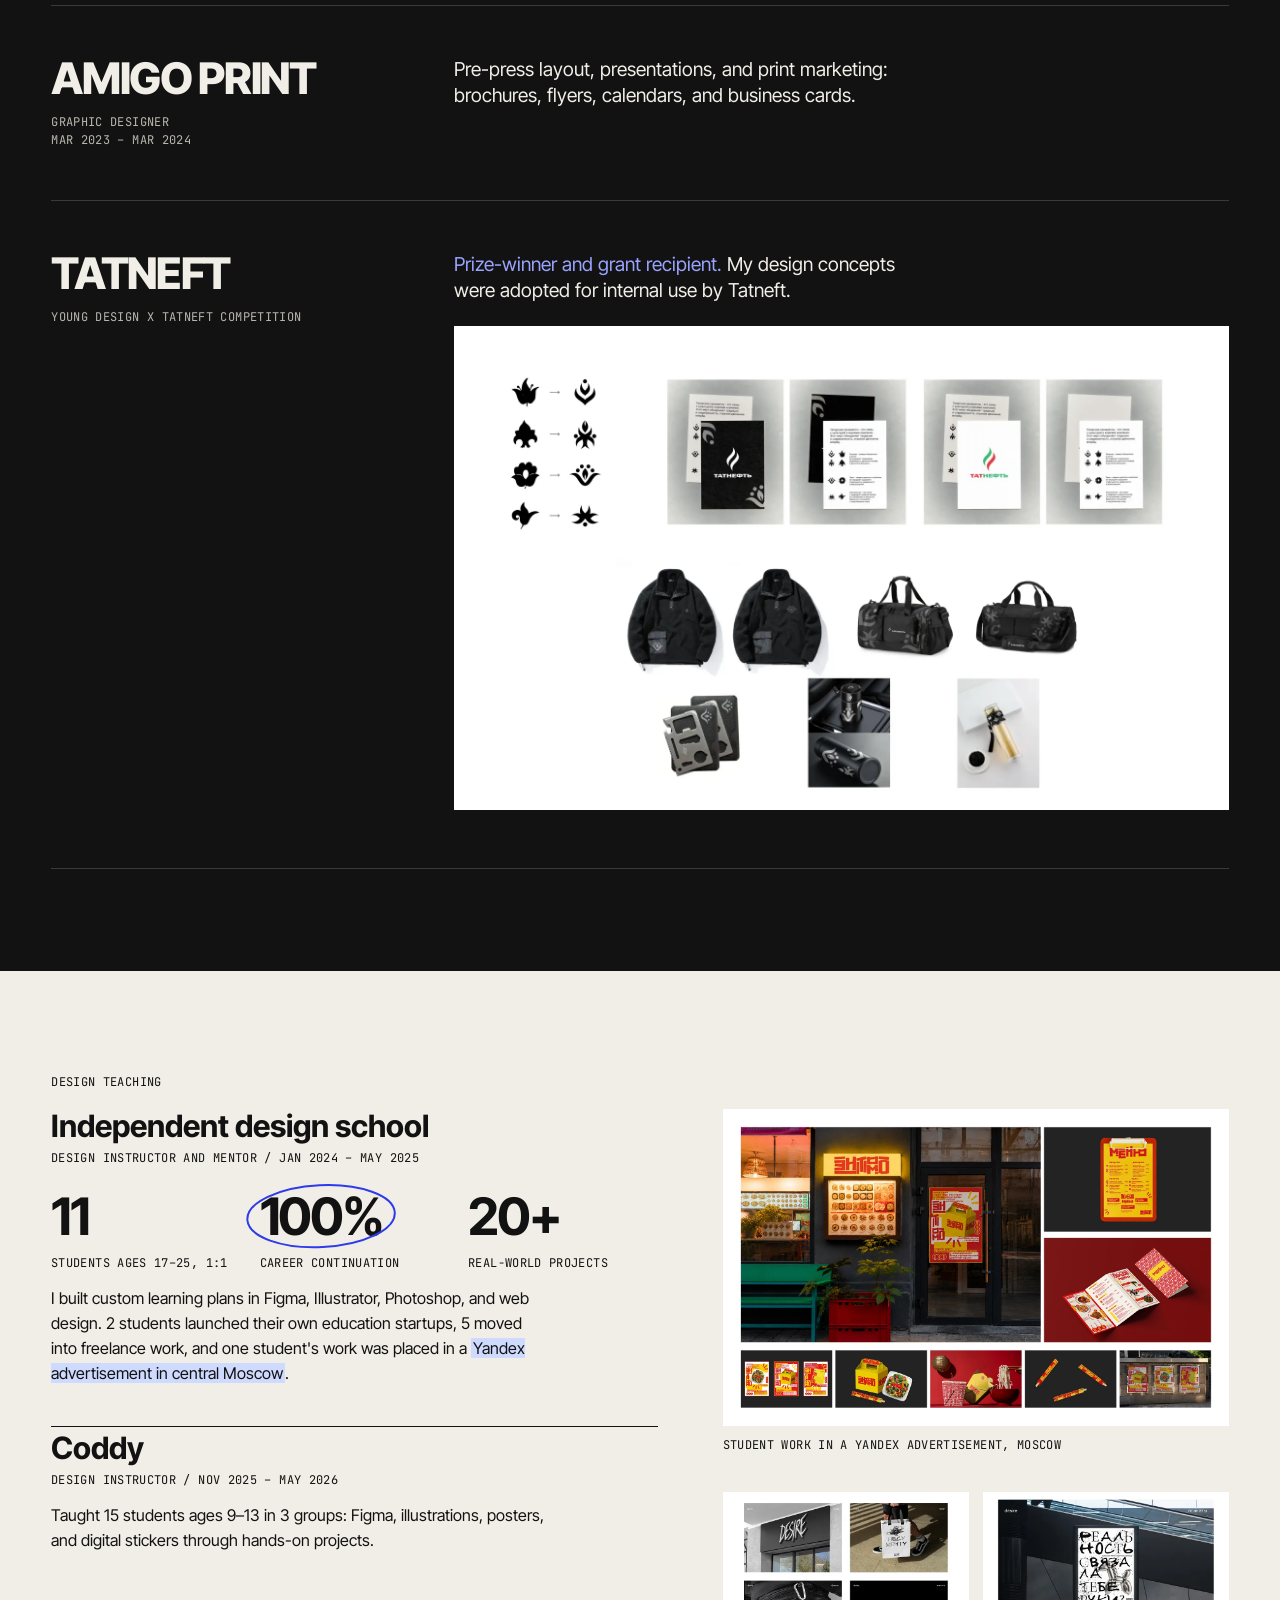
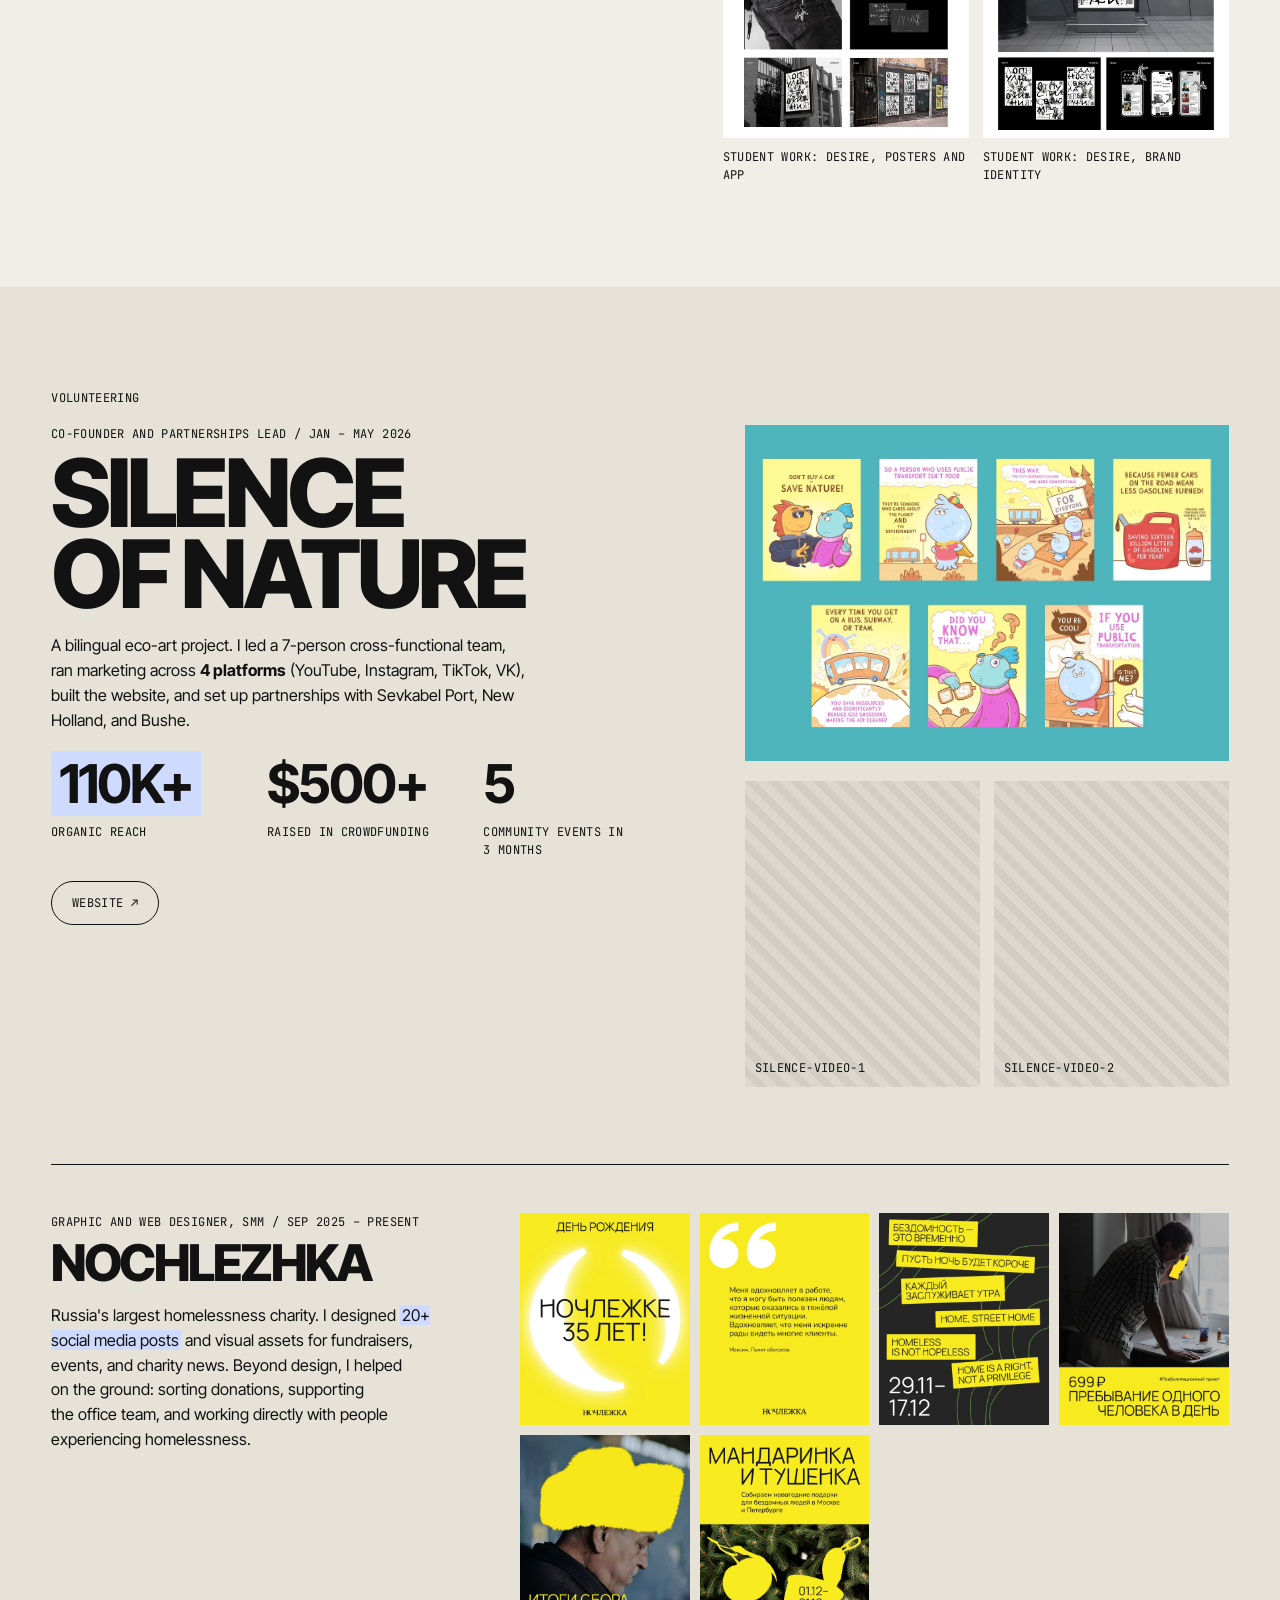
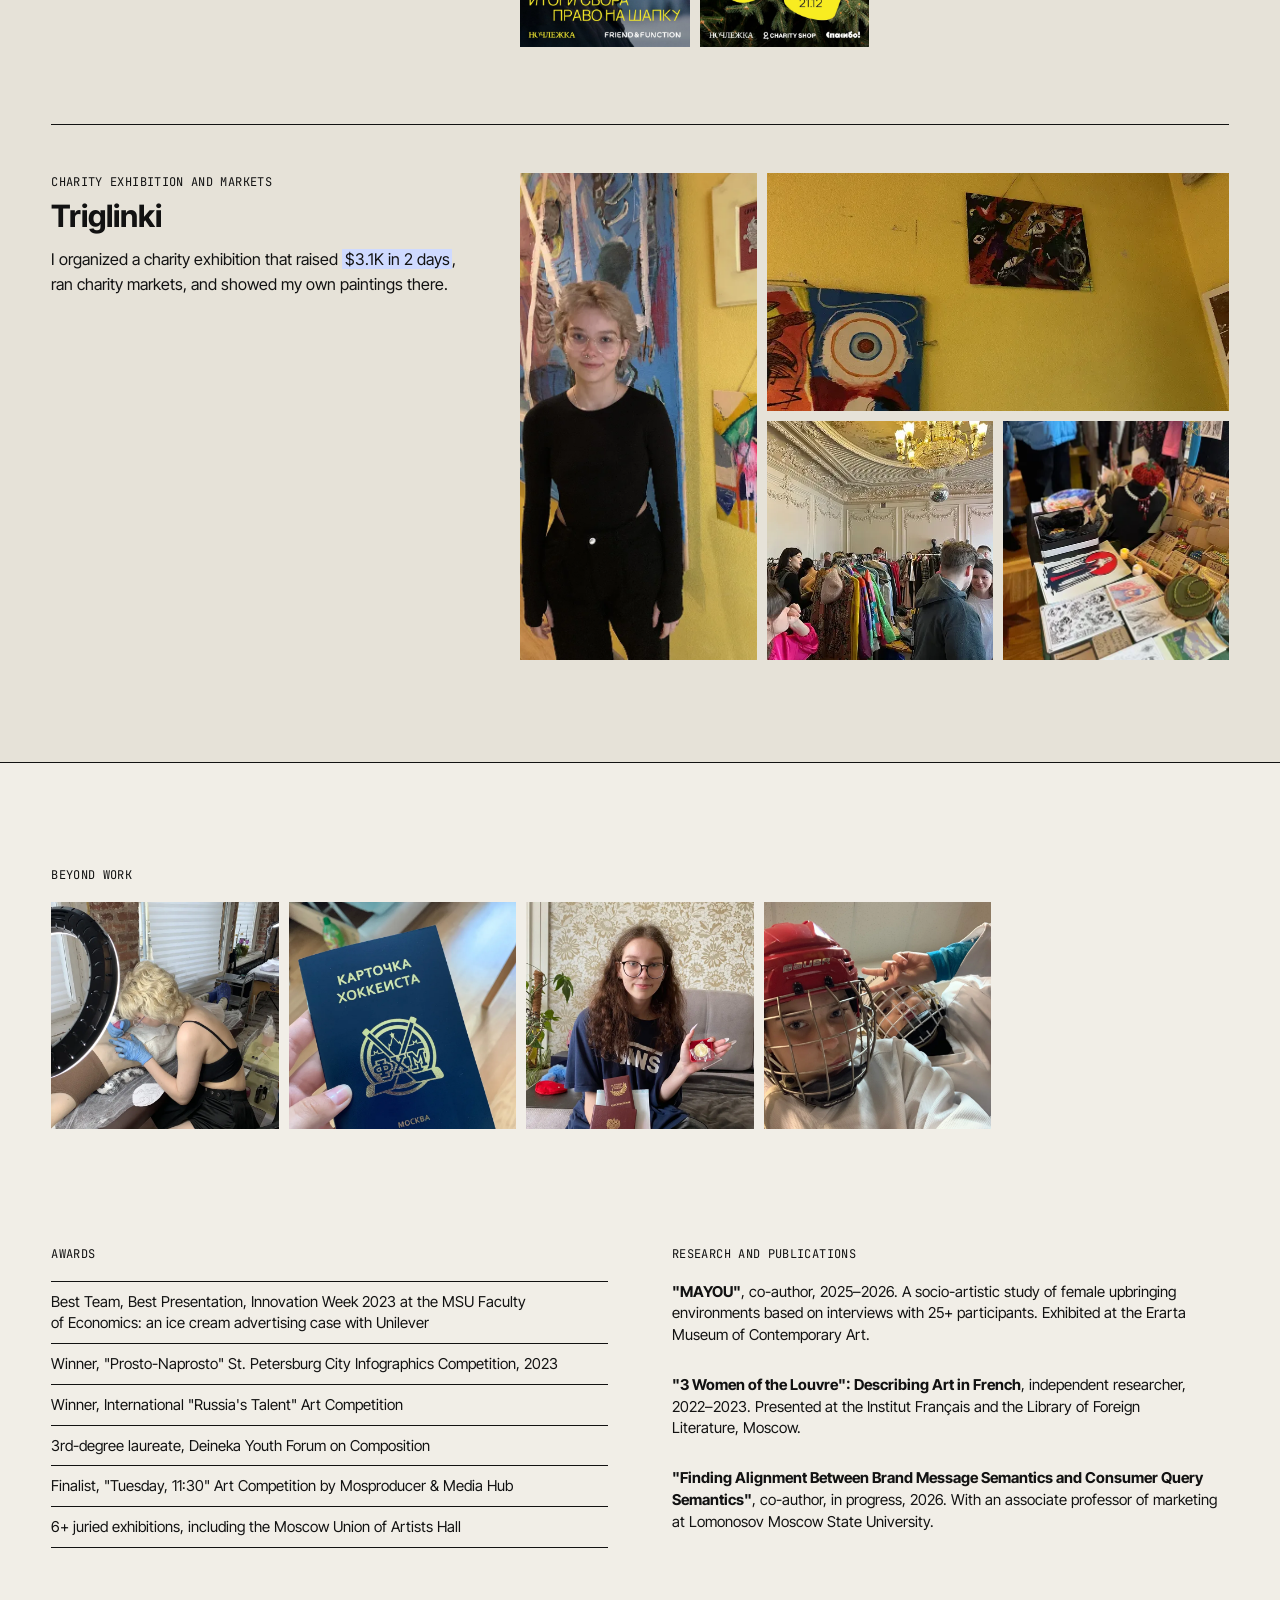
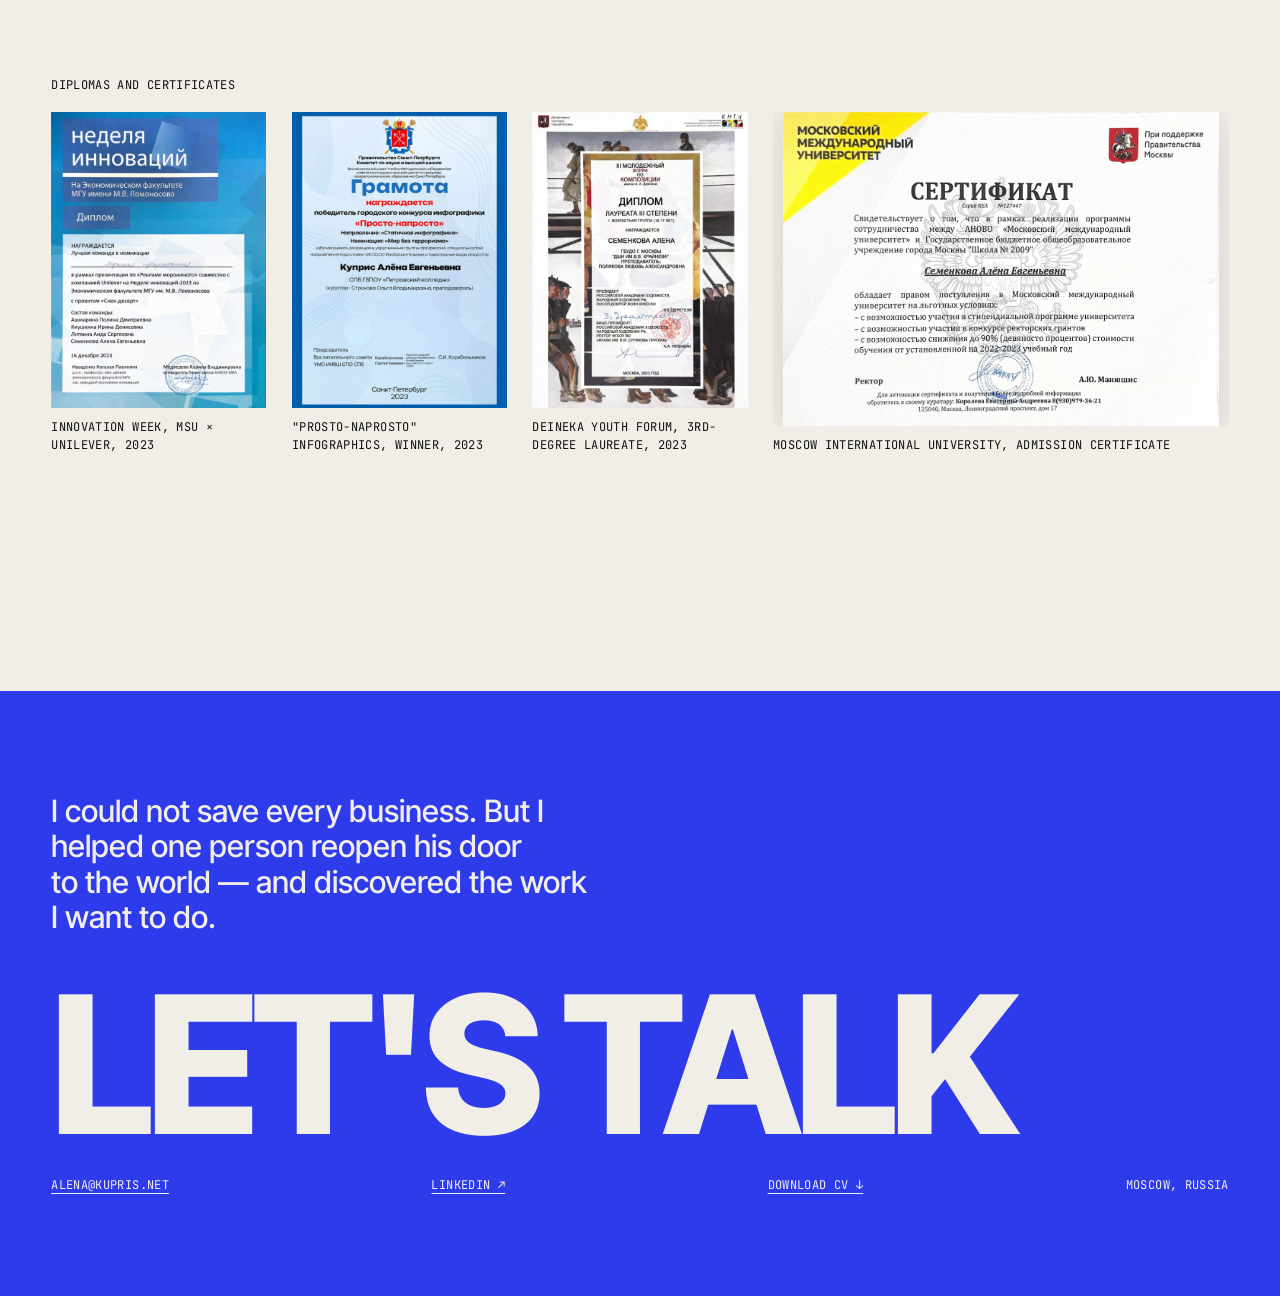
==== commit 5101c119: "Add files via upload" ====
--- a/index.html
+++ b/index.html
@@ -126,8 +126,8 @@
       <div class="co__work">
         <div class="card">
           <div class="slider" style="--slide-bg:#13303a">
-            <div class="slider__track"><div class="media media--wide" data-src="img/brief-builder" data-alt="Brief Builder, screen 1"><span class="mono">brief-builder</span></div><div class="media media--wide" data-src="img/brief-builder-2" data-alt="Brief Builder, screen 2"><span class="mono">brief-builder-2</span></div><div class="media media--wide" data-src="img/brief-builder-3" data-alt="Brief Builder, screen 3"><span class="mono">brief-builder-3</span></div></div>
-            <div class="slider__ui"><button class="slider__btn" data-dir="-1" aria-label="Previous image">←</button><span class="slider__count mono">1 / 3</span><button class="slider__btn" data-dir="1" aria-label="Next image">→</button></div>
+            <div class="slider__track"><div class="media media--wide" data-src="img/brief-builder-video" data-alt="Brief Builder animation"><span class="mono">brief-builder-video (mp4)</span></div><div class="media media--wide" data-src="img/brief-builder" data-alt="Brief Builder, screen 1"><span class="mono">brief-builder</span></div><div class="media media--wide" data-src="img/brief-builder-2" data-alt="Brief Builder, screen 2"><span class="mono">brief-builder-2</span></div><div class="media media--wide" data-src="img/brief-builder-3" data-alt="Brief Builder, screen 3"><span class="mono">brief-builder-3</span></div><div class="media media--wide" data-src="img/brief-builder-4" data-alt="Brief Builder, screen 4"><span class="mono">brief-builder-4</span></div><div class="media media--wide" data-src="img/brief-builder-5" data-alt="Brief Builder, screen 5"><span class="mono">brief-builder-5</span></div><div class="media media--wide" data-src="img/brief-builder-6" data-alt="Brief Builder, screen 6"><span class="mono">brief-builder-6</span></div></div>
+            <div class="slider__ui"><button class="slider__btn" data-dir="-1" aria-label="Previous image">←</button><span class="slider__count mono">1 / 7</span><button class="slider__btn" data-dir="1" aria-label="Next image">→</button></div>
           </div>
           <h4><a href="https://www.behance.net/gallery/240061903/UXUI-Brief-Builder-Website" target="_blank" rel="noopener">Brief Builder ↗</a></h4><p class="mono muted">UX/UI for an online brief and spec builder</p>
         </div>
@@ -335,18 +335,18 @@
     </div>
     <div class="diplomas">
       <p class="mono label">Diplomas and certificates</p>
+      <div class="dip-grid">
+        <figure><a href="img/diploma-1.webp"><div class="media media--doc" data-src="img/diploma-1" data-alt="Diploma, Innovation Week at the MSU Faculty of Economics"><span class="mono">diploma-1</span></div></a><figcaption class="mono">Innovation Week, MSU × Unilever, 2023</figcaption></figure>
+        <figure><a href="img/diploma-2.webp"><div class="media media--doc" data-src="img/diploma-2" data-alt="Certificate, Prosto-Naprosto infographics competition"><span class="mono">diploma-2</span></div></a><figcaption class="mono">"Prosto-Naprosto" infographics, winner, 2023</figcaption></figure>
+        <figure><a href="img/diploma-3.webp"><div class="media media--doc" data-src="img/diploma-3" data-alt="Diploma, Deineka Youth Forum on Composition"><span class="mono">diploma-3</span></div></a><figcaption class="mono">Deineka Youth Forum, 3rd-degree laureate, 2023</figcaption></figure>
+        <figure class="dip-wide"><a href="img/diploma-4.webp"><div class="media media--doc" data-src="img/diploma-4" data-alt="Certificate, Moscow International University"><span class="mono">diploma-4</span></div></a><figcaption class="mono">Moscow International University, admission certificate</figcaption></figure>
+      </div>
       <div class="logos" aria-label="Organizations">
         <div class="media media--logo" data-src="img/logo-1" data-alt="Organization logo 1"><span class="mono">logo-1</span></div>
         <div class="media media--logo" data-src="img/logo-2" data-alt="Organization logo 2"><span class="mono">logo-2</span></div>
         <div class="media media--logo" data-src="img/logo-3" data-alt="Organization logo 3"><span class="mono">logo-3</span></div>
         <div class="media media--logo" data-src="img/logo-4" data-alt="Organization logo 4"><span class="mono">logo-4</span></div>
         <div class="media media--logo" data-src="img/logo-5" data-alt="Organization logo 5"><span class="mono">logo-5</span></div>
-      </div>
-      <div class="dip-grid">
-        <figure><a href="img/diploma-1.webp"><div class="media media--doc" data-src="img/diploma-1" data-alt="Diploma, Innovation Week at the MSU Faculty of Economics"><span class="mono">diploma-1</span></div></a><figcaption class="mono">Innovation Week, MSU × Unilever, 2023</figcaption></figure>
-        <figure><a href="img/diploma-2.webp"><div class="media media--doc" data-src="img/diploma-2" data-alt="Certificate, Prosto-Naprosto infographics competition"><span class="mono">diploma-2</span></div></a><figcaption class="mono">"Prosto-Naprosto" infographics, winner, 2023</figcaption></figure>
-        <figure><a href="img/diploma-3.webp"><div class="media media--doc" data-src="img/diploma-3" data-alt="Diploma, Deineka Youth Forum on Composition"><span class="mono">diploma-3</span></div></a><figcaption class="mono">Deineka Youth Forum, 3rd-degree laureate, 2023</figcaption></figure>
-        <figure class="dip-wide"><a href="img/diploma-4.webp"><div class="media media--doc" data-src="img/diploma-4" data-alt="Certificate, Moscow International University"><span class="mono">diploma-4</span></div></a><figcaption class="mono">Moscow International University, admission certificate</figcaption></figure>
       </div>
     </div>
   </div>
--- a/style.css
+++ b/style.css
@@ -511,3 +511,5 @@
 
 .logos{grid-template-columns:repeat(5,minmax(0,1fr))}
 @media (max-width:600px){.logos{grid-template-columns:repeat(6,minmax(0,1fr))}.logos>.media--logo{grid-column:span 2}.logos>.media--logo:nth-child(4){grid-column:2/span 2}}
+
+.dip-grid+.logos{margin-top:clamp(36px,4.5vw,64px);margin-bottom:0}
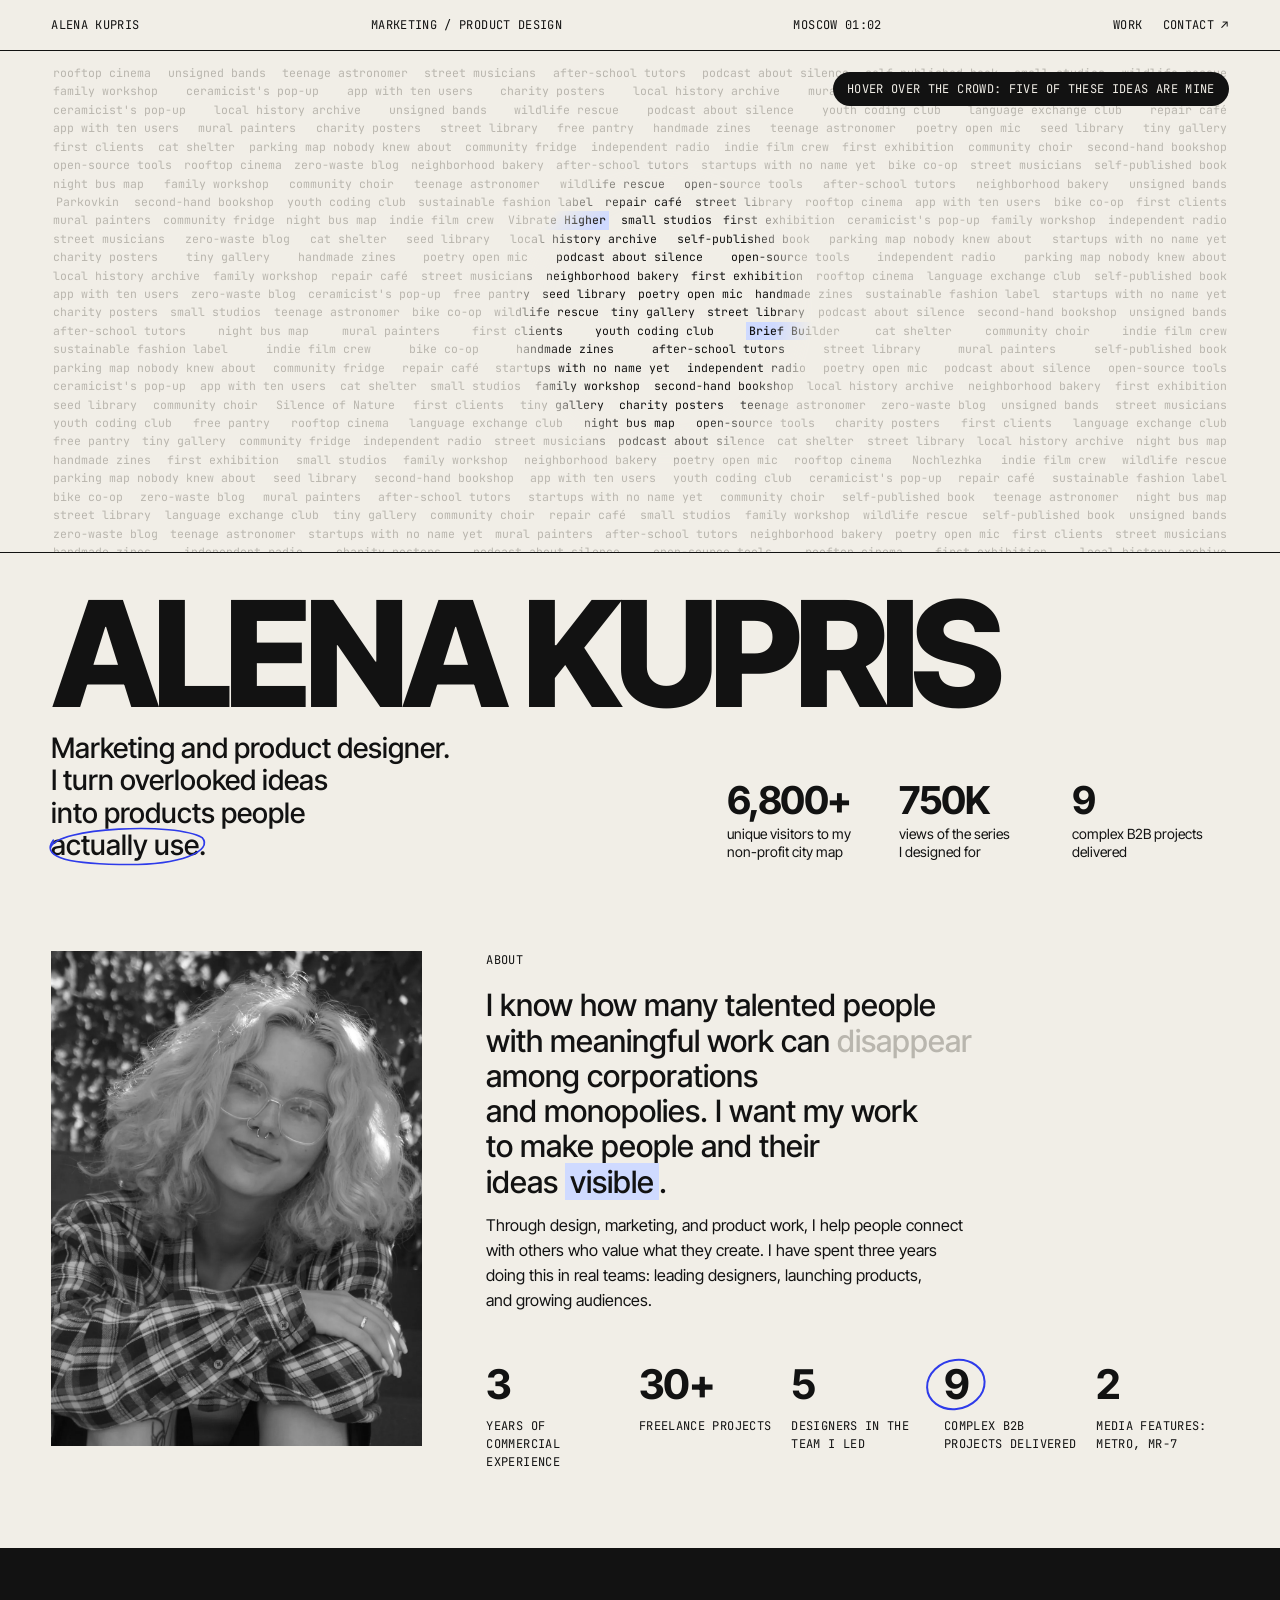
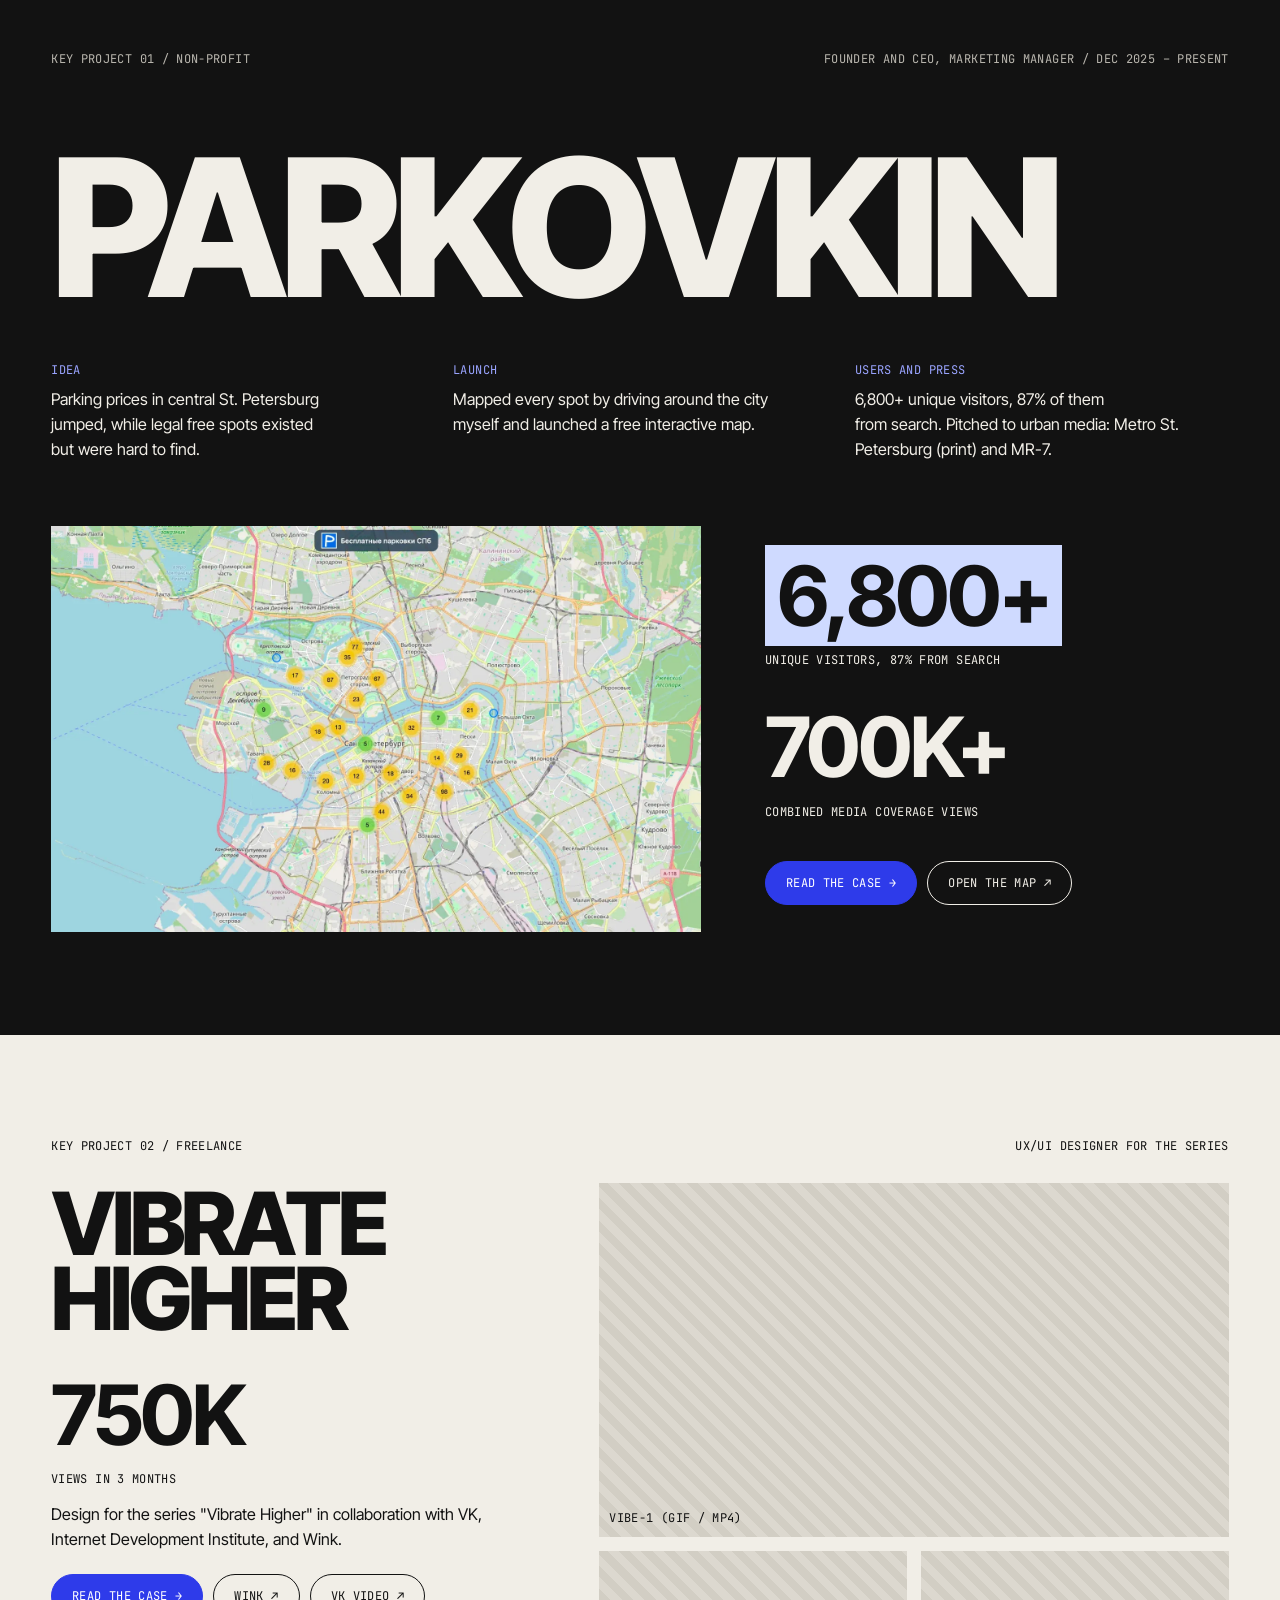
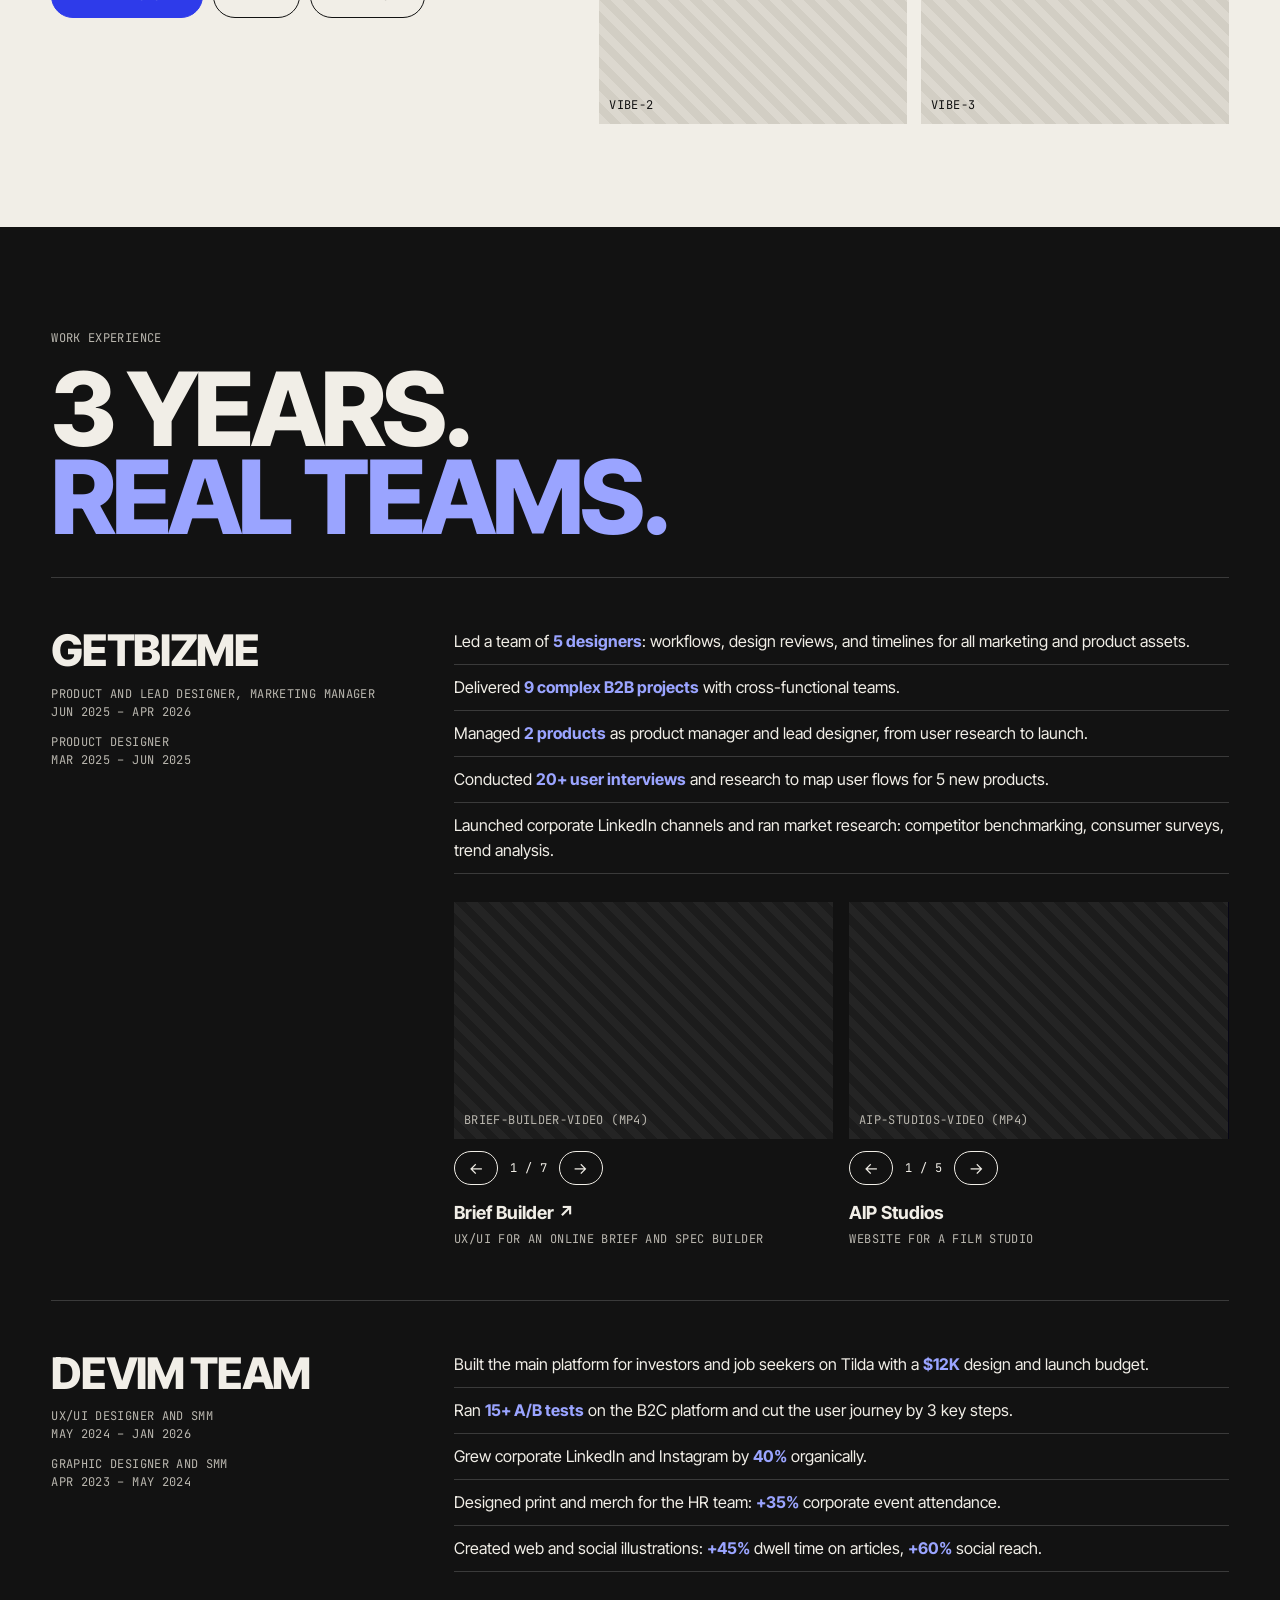
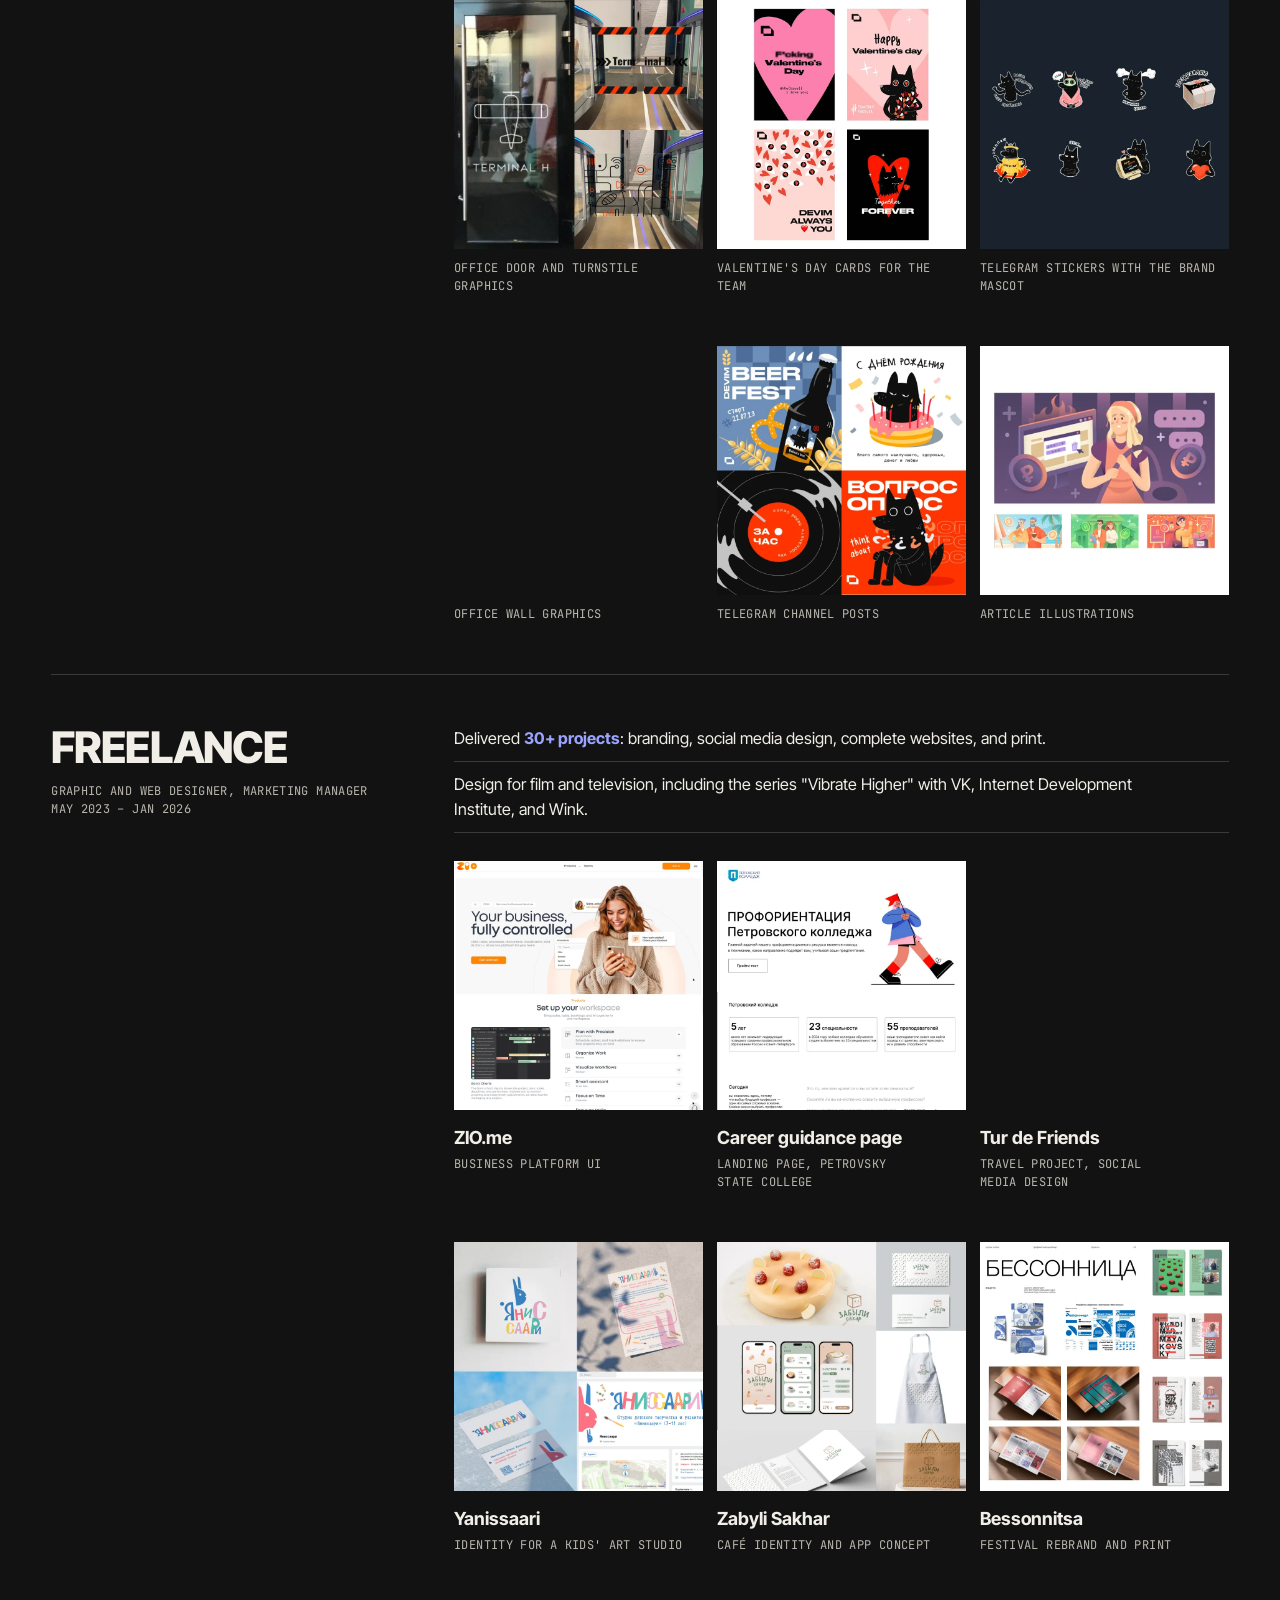
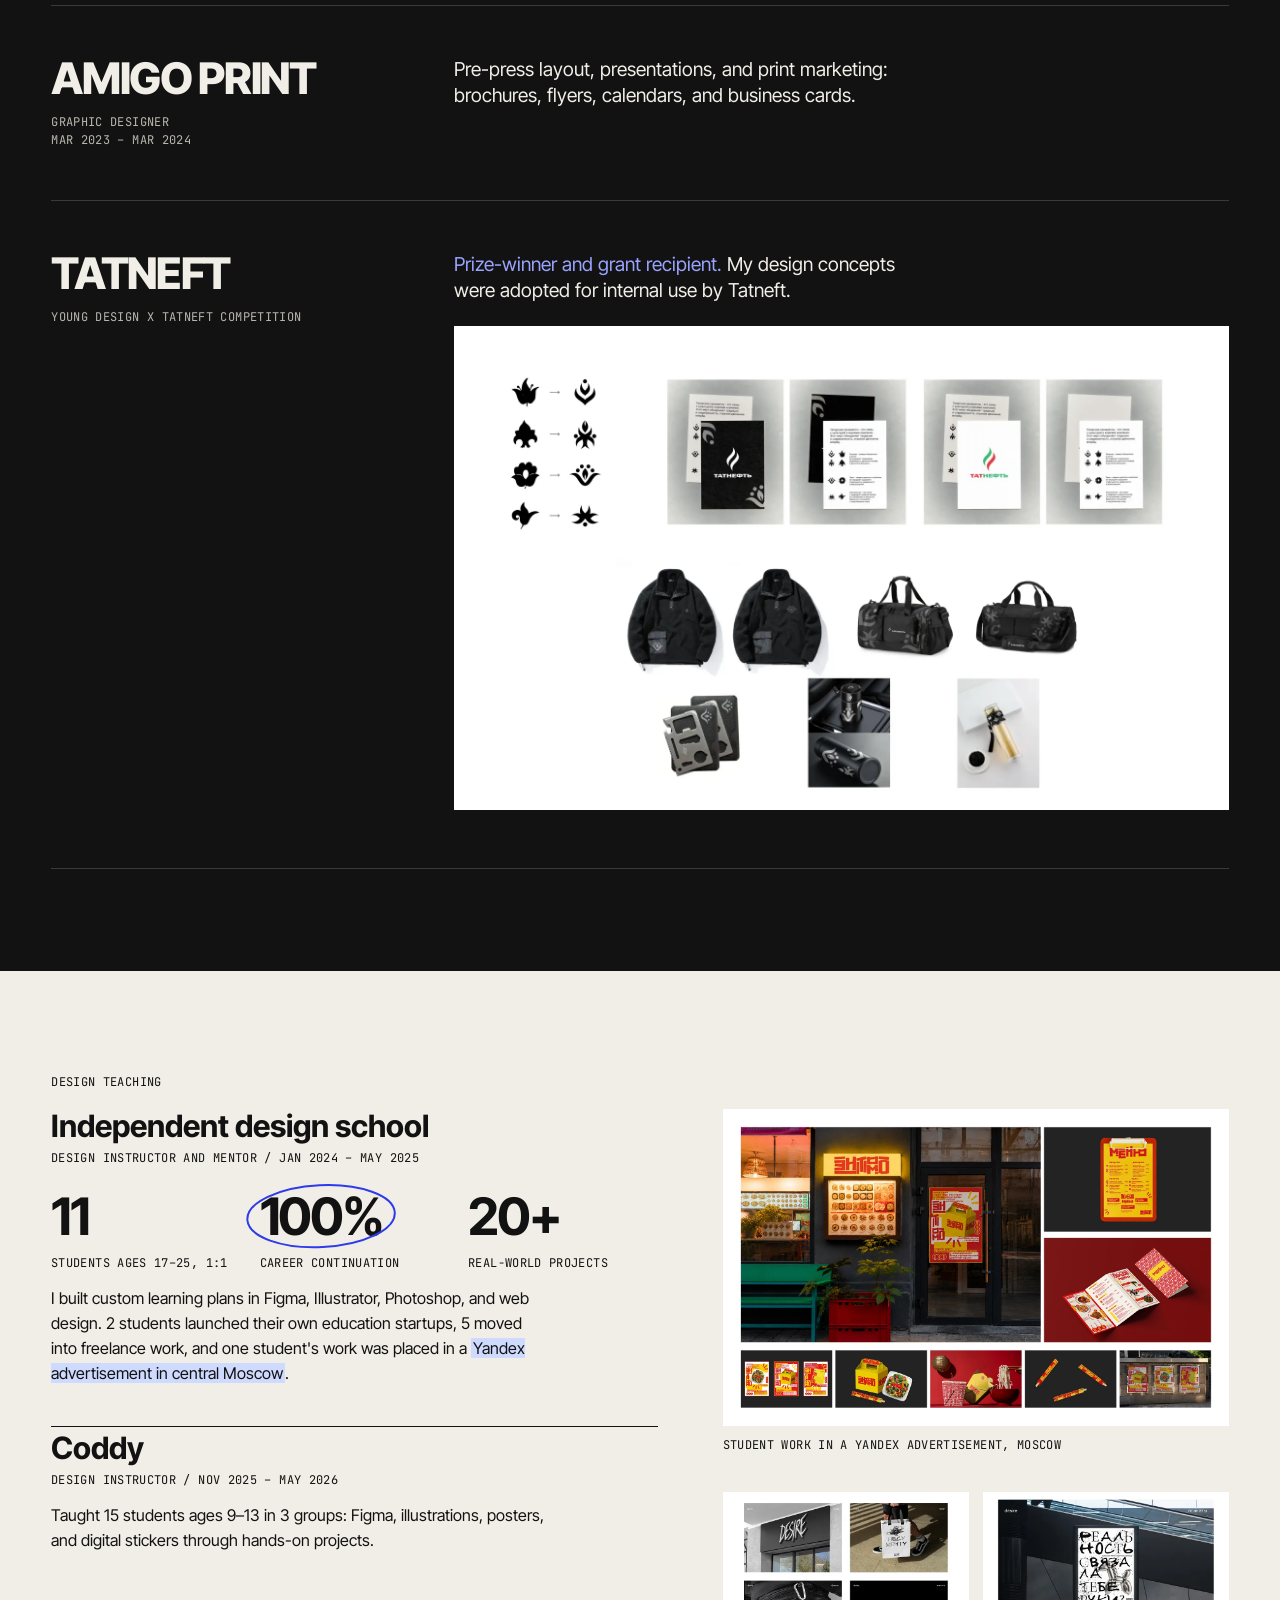
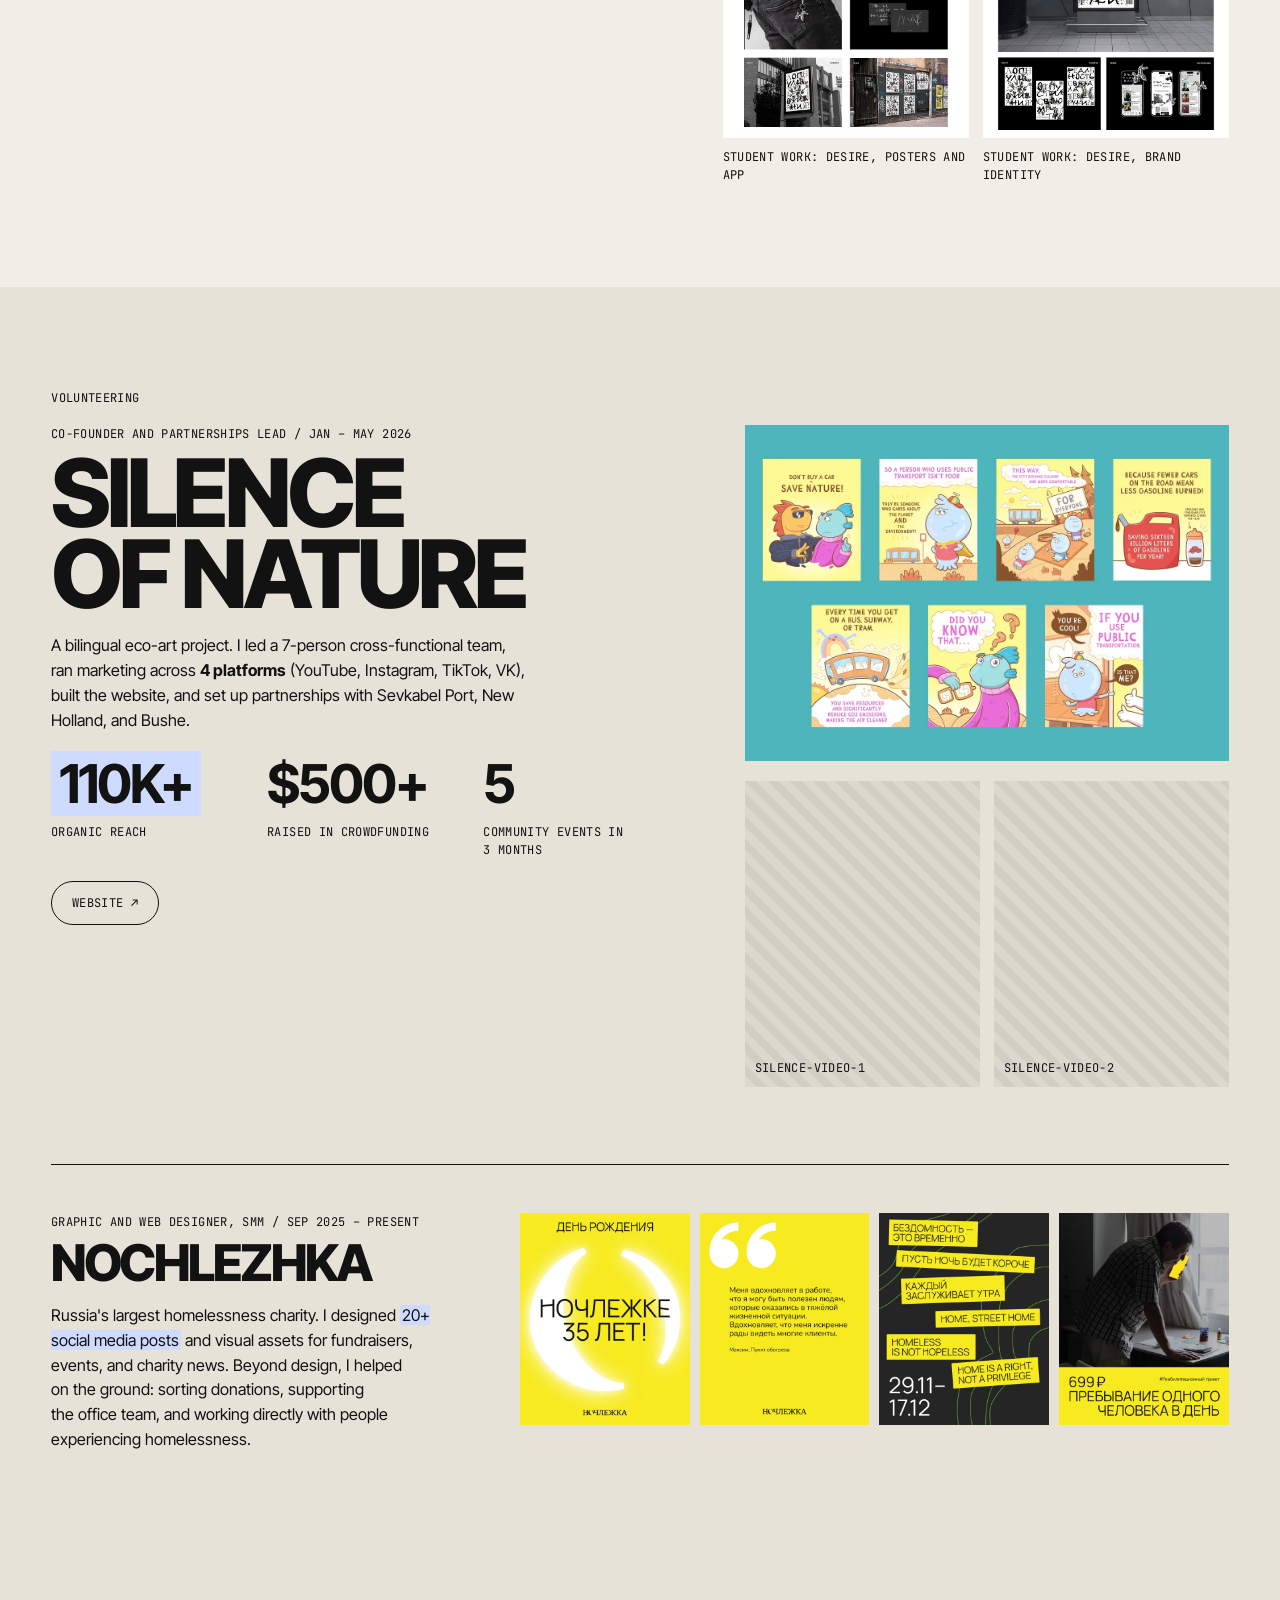
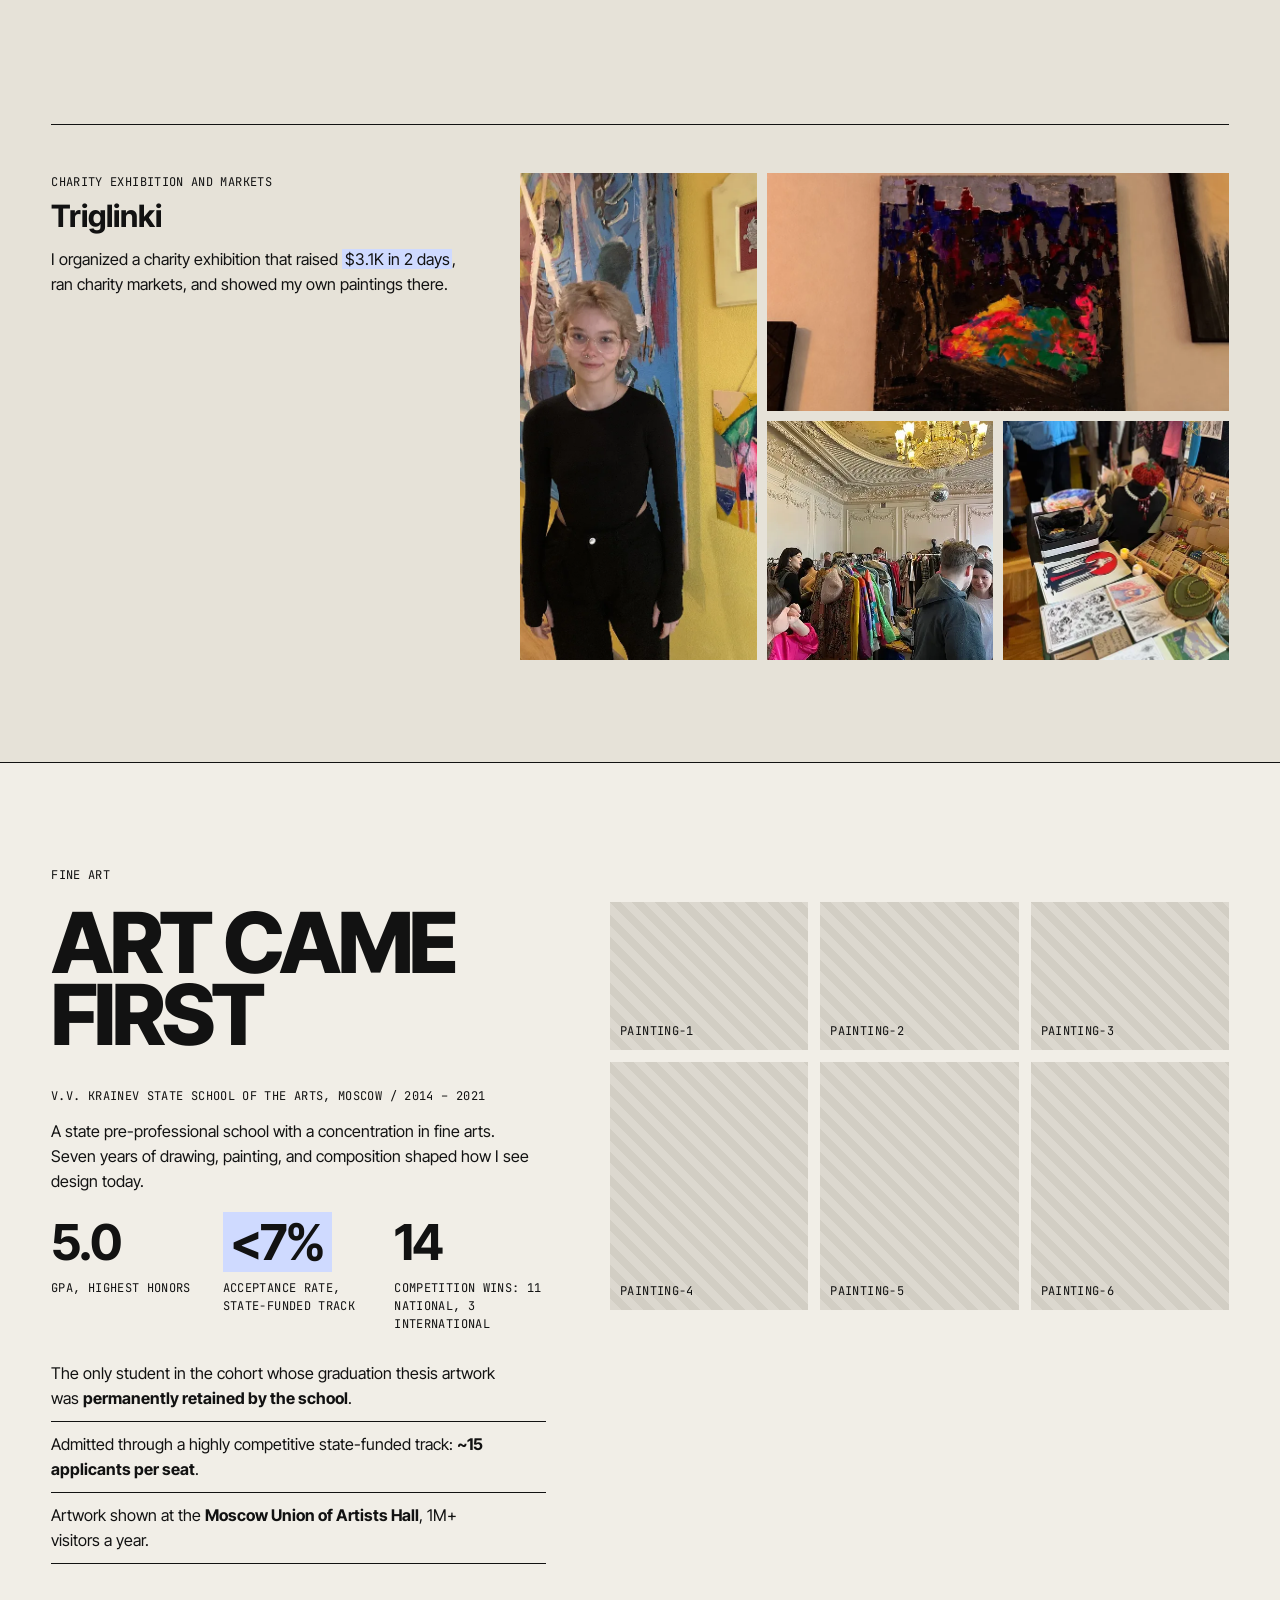
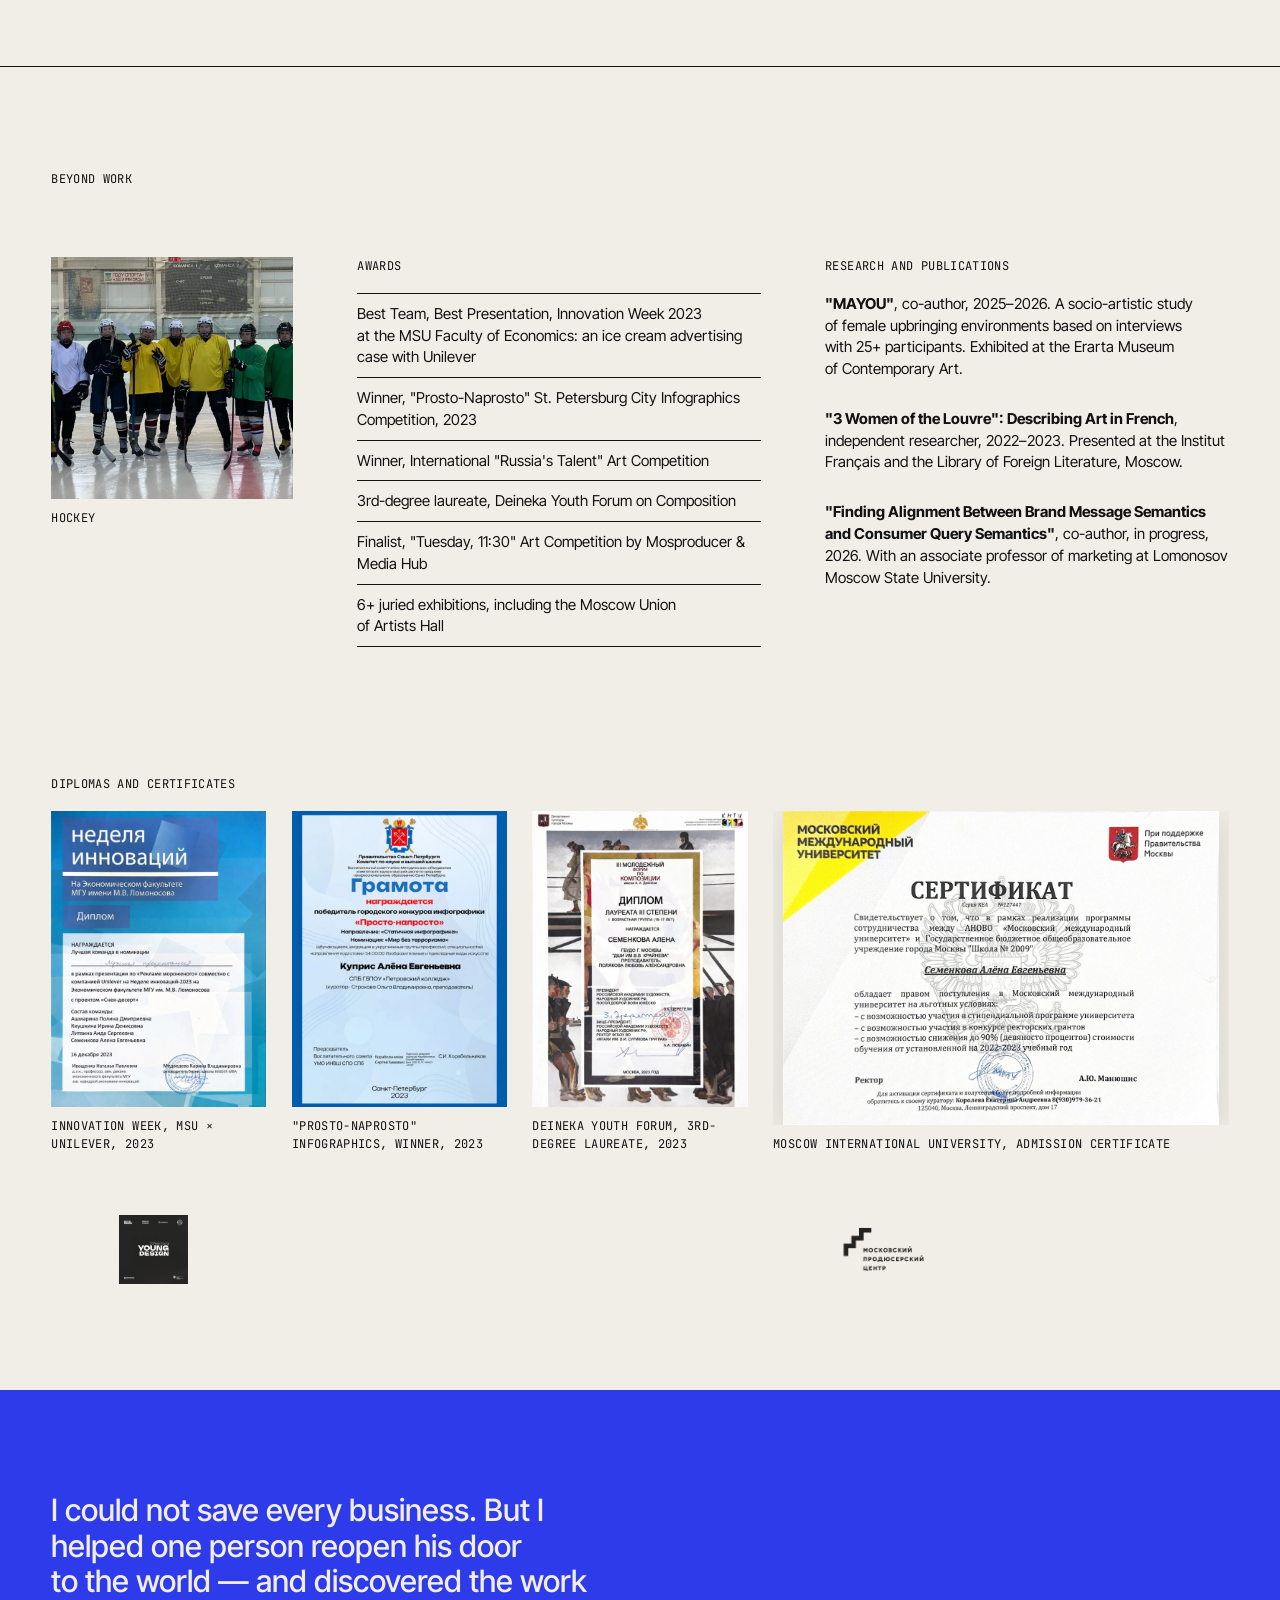
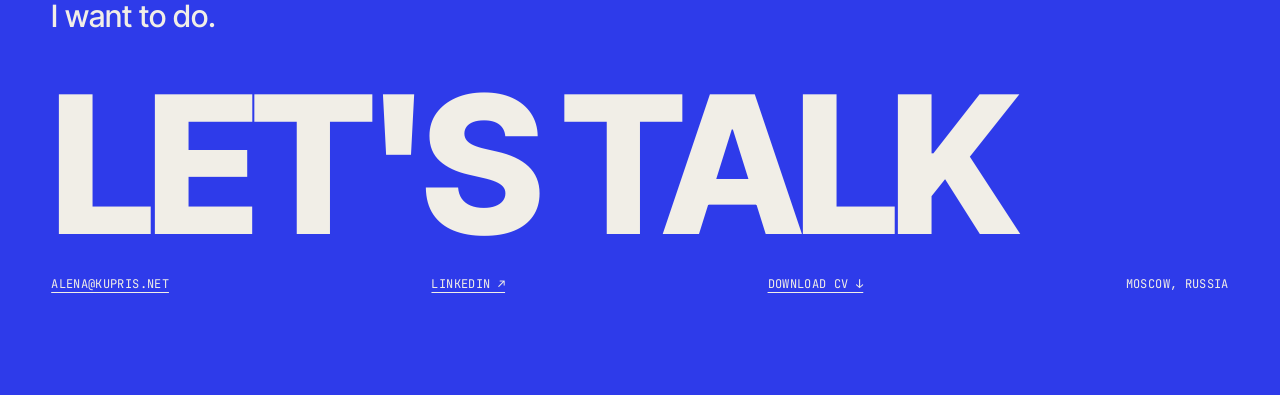
==== commit d58f6659: "Add files via upload" ====
--- a/index.html
+++ b/index.html
@@ -126,7 +126,7 @@
       <div class="co__work">
         <div class="card">
           <div class="slider" style="--slide-bg:#13303a">
-            <div class="slider__track"><div class="media media--wide" data-src="img/brief-builder-video" data-alt="Brief Builder animation"><span class="mono">brief-builder-video (mp4)</span></div><div class="media media--wide" data-src="img/brief-builder" data-alt="Brief Builder, screen 1"><span class="mono">brief-builder</span></div><div class="media media--wide" data-src="img/brief-builder-2" data-alt="Brief Builder, screen 2"><span class="mono">brief-builder-2</span></div><div class="media media--wide" data-src="img/brief-builder-3" data-alt="Brief Builder, screen 3"><span class="mono">brief-builder-3</span></div><div class="media media--wide" data-src="img/brief-builder-4" data-alt="Brief Builder, screen 4"><span class="mono">brief-builder-4</span></div><div class="media media--wide" data-src="img/brief-builder-5" data-alt="Brief Builder, screen 5"><span class="mono">brief-builder-5</span></div><div class="media media--wide" data-src="img/brief-builder-6" data-alt="Brief Builder, screen 6"><span class="mono">brief-builder-6</span></div></div>
+            <div class="slider__track"><div class="media media--wide slide--light" data-src="img/brief-builder-video" data-alt="Brief Builder animation"><span class="mono">brief-builder-video (mp4)</span></div><div class="media media--wide" data-src="img/brief-builder" data-alt="Brief Builder, screen 1"><span class="mono">brief-builder</span></div><div class="media media--wide" data-src="img/brief-builder-2" data-alt="Brief Builder, screen 2"><span class="mono">brief-builder-2</span></div><div class="media media--wide" data-src="img/brief-builder-3" data-alt="Brief Builder, screen 3"><span class="mono">brief-builder-3</span></div><div class="media media--wide" data-src="img/brief-builder-4" data-alt="Brief Builder, screen 4"><span class="mono">brief-builder-4</span></div><div class="media media--wide" data-src="img/brief-builder-5" data-alt="Brief Builder, screen 5"><span class="mono">brief-builder-5</span></div><div class="media media--wide" data-src="img/brief-builder-6" data-alt="Brief Builder, screen 6"><span class="mono">brief-builder-6</span></div></div>
             <div class="slider__ui"><button class="slider__btn" data-dir="-1" aria-label="Previous image">←</button><span class="slider__count mono">1 / 7</span><button class="slider__btn" data-dir="1" aria-label="Next image">→</button></div>
           </div>
           <h4><a href="https://www.behance.net/gallery/240061903/UXUI-Brief-Builder-Website" target="_blank" rel="noopener">Brief Builder ↗</a></h4><p class="mono muted">UX/UI for an online brief and spec builder</p>
@@ -302,17 +302,40 @@
 </section>
 
 <!-- =================== 7. BEYOND WORK =================== -->
+<section class="sec bordered" id="art">
+  <p class="mono label">Fine art</p>
+  <div class="art">
+    <div class="art__text">
+      <h2 class="giant giant--md">Art came<br>first</h2>
+      <p class="mono">V.V. Krainev State School of the Arts, Moscow / 2014 – 2021</p>
+      <p class="body">A state pre-professional school with a concentration in fine arts. Seven years of drawing, painting, and composition shaped how I see design today.</p>
+      <div class="stats3">
+        <div><p class="num">5.0</p><p class="mono">GPA, highest honors</p></div>
+        <div><p class="num"><mark>&lt;7%</mark></p><p class="mono">acceptance rate, state-funded track</p></div>
+        <div><p class="num">14</p><p class="mono">competition wins: 11 national, 3 international</p></div>
+      </div>
+      <ul class="facts facts--light">
+        <li>The only student in the cohort whose graduation thesis artwork was <b>permanently retained by the school</b>.</li>
+        <li>Admitted through a highly competitive state-funded track: <b>~15 applicants per seat</b>.</li>
+        <li>Artwork shown at the <b>Moscow Union of Artists Hall</b>, 1M+ visitors a year.</li>
+      </ul>
+    </div>
+    <div class="art-grid">
+      <a href="img/painting-1.webp"><div class="media media--art media--art-h" data-src="img/painting-1" data-alt="Painting by Alena Kupris, 1"><span class="mono">painting-1</span></div></a>
+      <a href="img/painting-2.webp"><div class="media media--art media--art-h" data-src="img/painting-2" data-alt="Painting by Alena Kupris, 2"><span class="mono">painting-2</span></div></a>
+      <a href="img/painting-3.webp"><div class="media media--art media--art-h" data-src="img/painting-3" data-alt="Painting by Alena Kupris, 3"><span class="mono">painting-3</span></div></a>
+      <a href="img/painting-4.webp"><div class="media media--art" data-src="img/painting-4" data-alt="Painting by Alena Kupris, 4"><span class="mono">painting-4</span></div></a>
+      <a href="img/painting-5.webp"><div class="media media--art" data-src="img/painting-5" data-alt="Painting by Alena Kupris, 5"><span class="mono">painting-5</span></div></a>
+      <a href="img/painting-6.webp"><div class="media media--art" data-src="img/painting-6" data-alt="Painting by Alena Kupris, 6"><span class="mono">painting-6</span></div></a>
+    </div>
+  </div>
+</section>
+
 <section class="sec bordered" id="beyond">
   <p class="mono label">Beyond work</p>
   <div class="beyond">
-    <div class="grid5">
-      <div class="media media--sq" data-src="img/art-1"><span class="mono">art-1</span></div>
-      <div class="media media--sq" data-src="img/art-2"><span class="mono">art-2</span></div>
-      <div class="media media--sq" data-src="img/art-3"><span class="mono">art-3</span></div>
-      <div class="media media--sq" data-src="img/art-4"><span class="mono">art-4</span></div>
-      <div class="media media--sq" data-src="img/hockey"><span class="mono">hockey</span></div>
-    </div>
-    <div class="lists">
+    <div class="lists lists--3">
+      <figure class="hockey"><div class="media media--sq" data-src="img/hockey" data-alt="Hockey"><span class="mono">hockey</span></div><figcaption class="mono">Hockey</figcaption></figure>
       <div>
         <p class="mono label">Awards</p>
         <ul class="small-list">
--- a/style.css
+++ b/style.css
@@ -513,3 +513,31 @@
 @media (max-width:600px){.logos{grid-template-columns:repeat(6,minmax(0,1fr))}.logos>.media--logo{grid-column:span 2}.logos>.media--logo:nth-child(4){grid-column:2/span 2}}
 
 .dip-grid+.logos{margin-top:clamp(36px,4.5vw,64px);margin-bottom:0}
+
+/* ===================== v12: fine art block ===================== */
+.art{display:grid;grid-template-columns:minmax(0,1fr) minmax(0,1.25fr);gap:clamp(24px,5vw,72px);align-items:start}
+.art__text{container-type:inline-size;min-width:0}
+@supports (font-size:1cqi){ .art .giant--md{font-size:clamp(44px,17cqi,128px)} .art .stats3 .num{font-size:clamp(30px,10cqi,60px)} }
+.art__text>.mono{margin-top:4px}
+.facts--light li{border-bottom:1px solid var(--ink)}
+.facts--light b{color:var(--ink)}
+.art .facts{margin-top:28px}
+.art-grid{display:grid;grid-template-columns:repeat(3,minmax(0,1fr));gap:12px}
+.art-grid a{display:block;cursor:zoom-in;transition:transform .25s}
+.art-grid a:hover{transform:translateY(-4px)}
+.media--art{aspect-ratio:4/5}
+.lists--3{grid-template-columns:minmax(0,.6fr) minmax(0,1fr) minmax(0,1fr)}
+.hockey .media{max-width:320px}
+@media (max-width:900px){
+  .art{grid-template-columns:1fr}
+  .lists--3{grid-template-columns:1fr}
+}
+@media (max-width:600px){.art-grid{grid-template-columns:repeat(2,minmax(0,1fr))}}
+/* Brief Builder animation: fill the empty bands with the video's own light grey */
+.slider .media.slide--light.loaded,.slider .media.slide--light video{background:#f0f1f1}
+/* paintings: first row horizontal, second row vertical */
+.media--art-h{aspect-ratio:4/3}
+@media (max-width:600px){
+  .art-grid{grid-template-columns:repeat(3,minmax(0,1fr));gap:8px}
+  .art-grid a:nth-child(-n+3){grid-column:1/-1}
+}
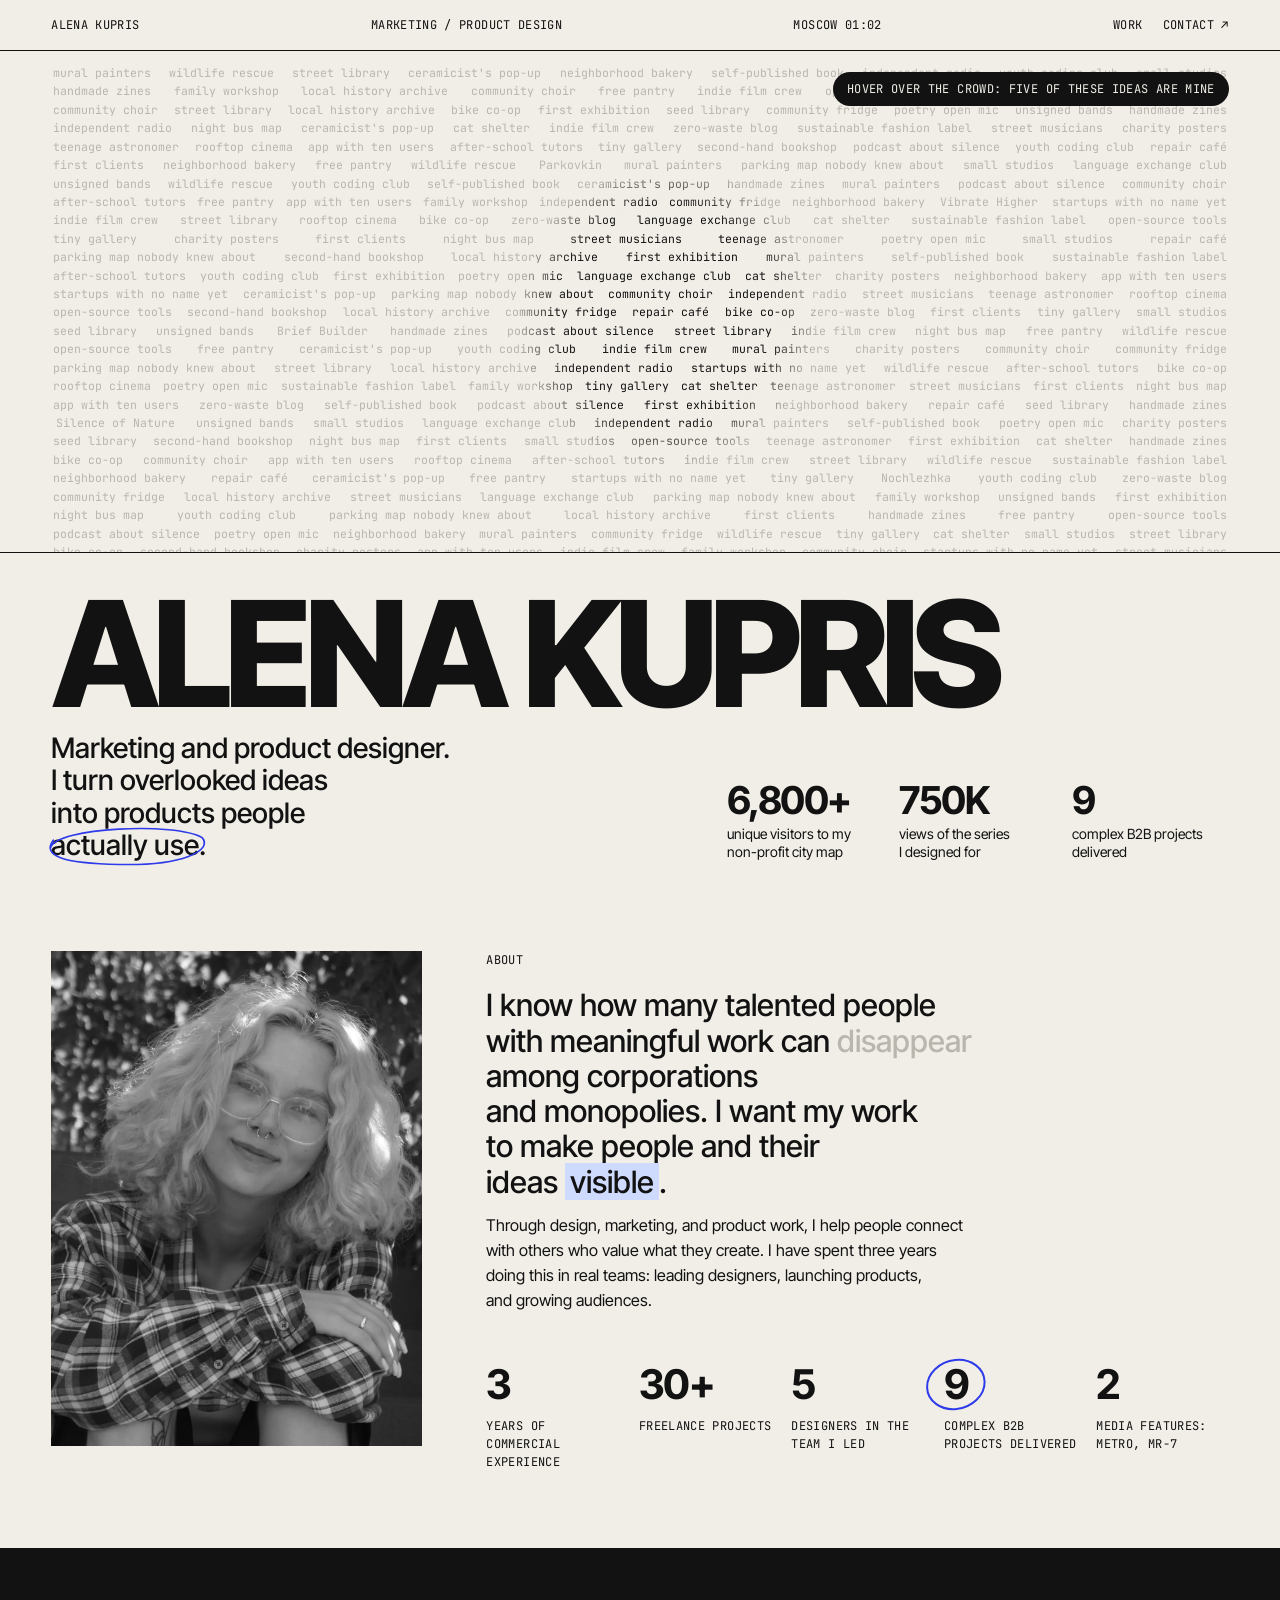
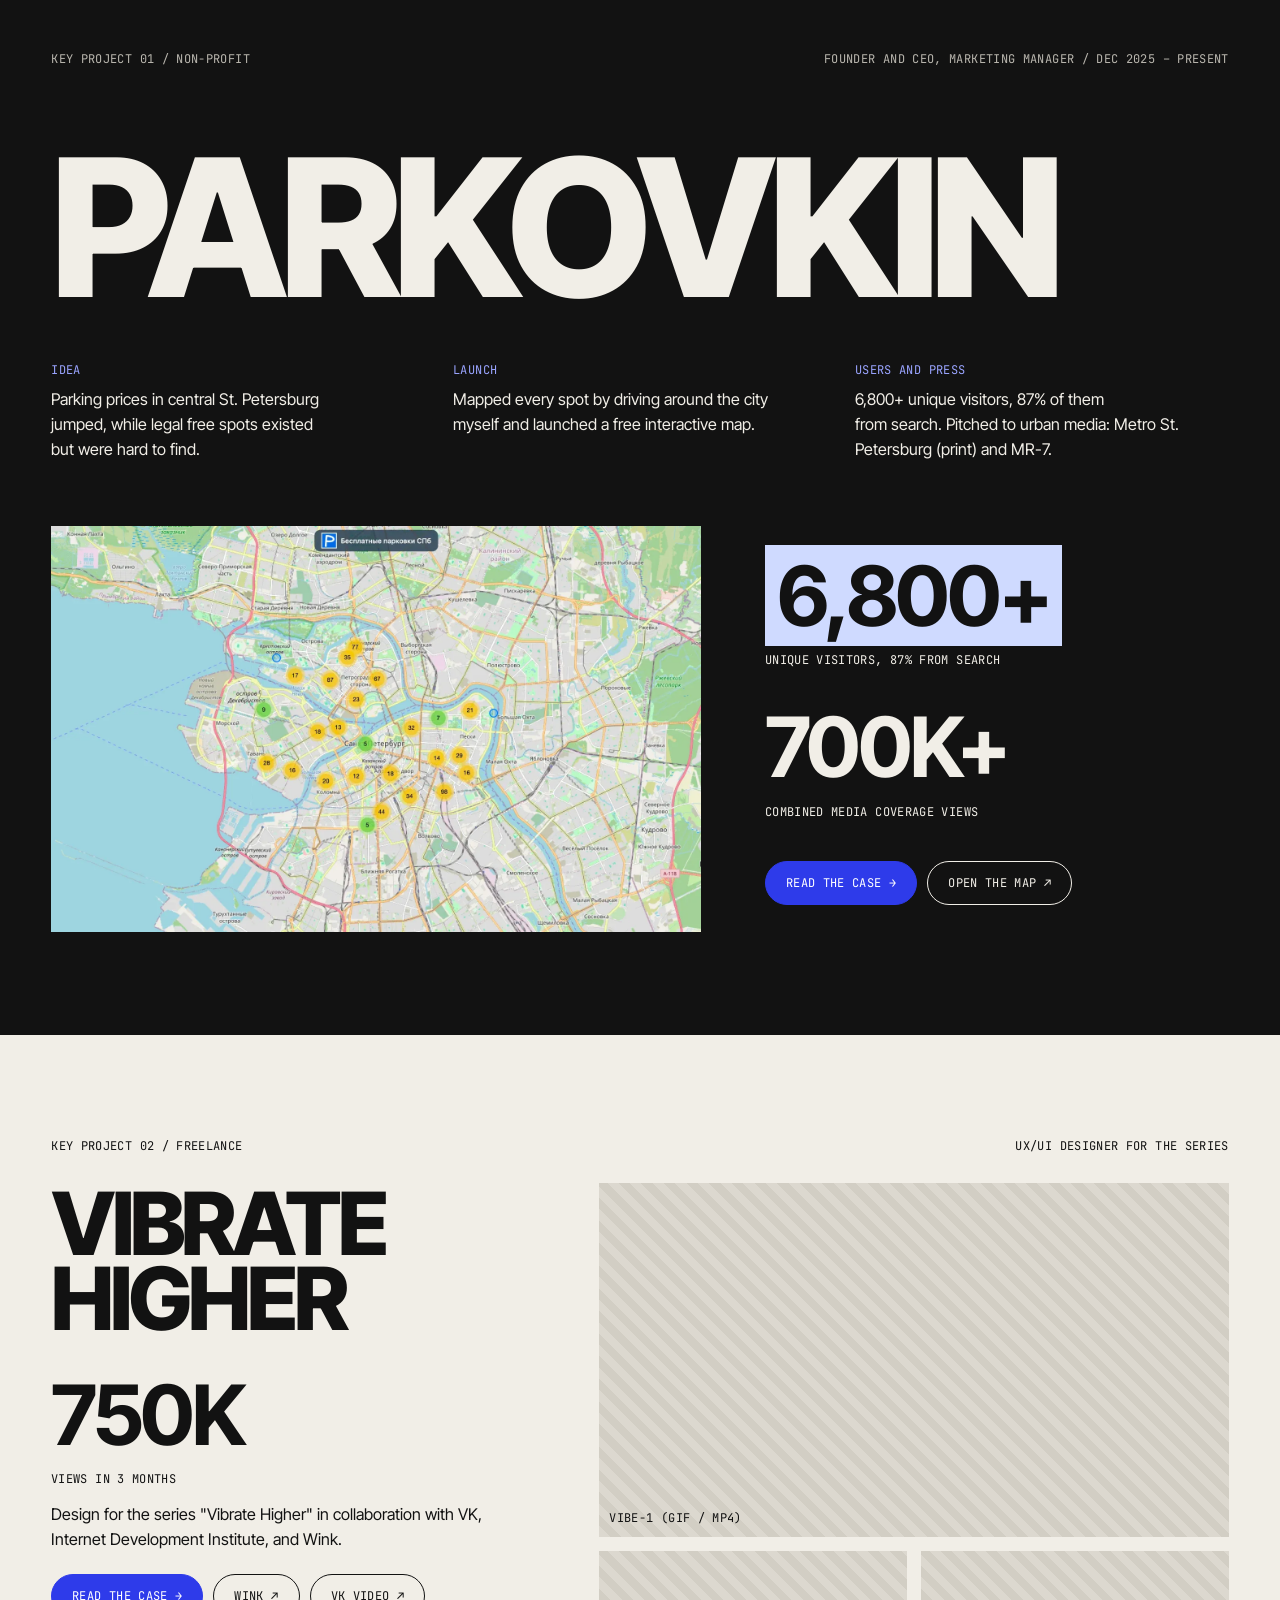
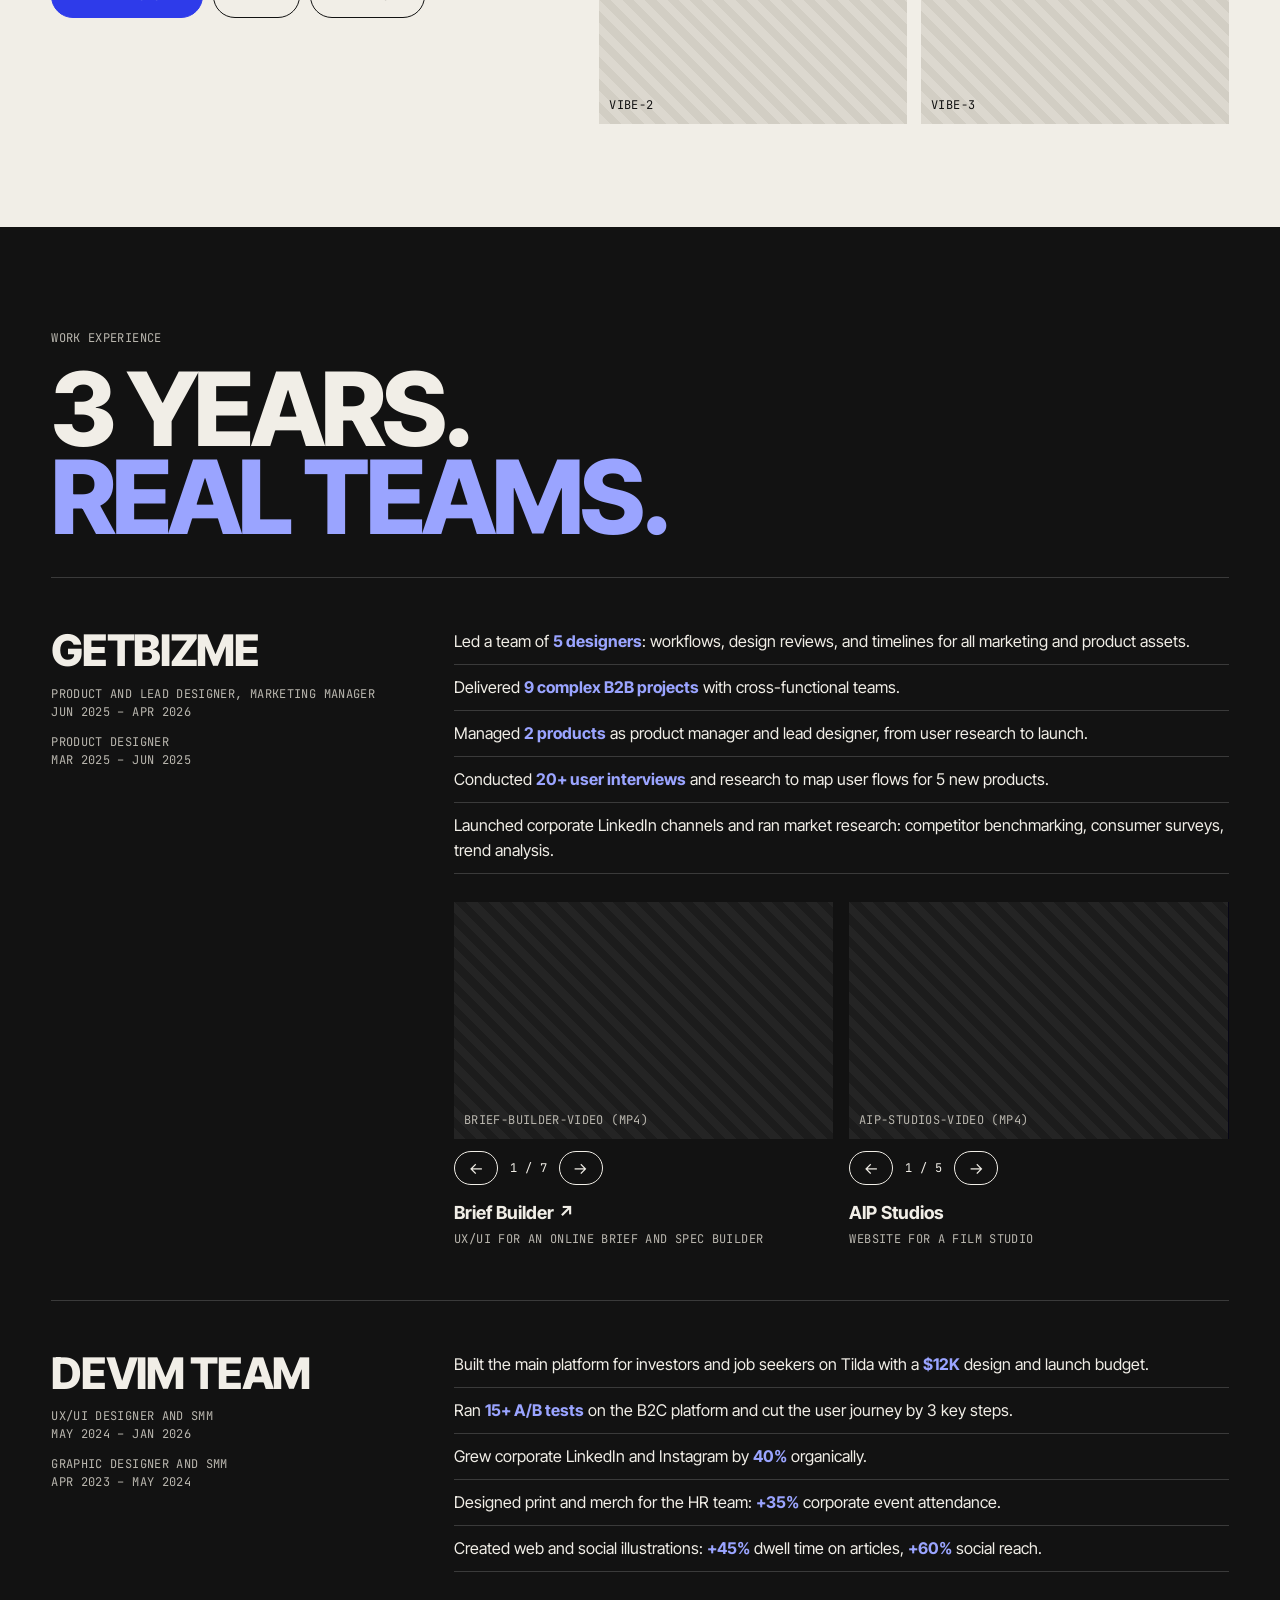
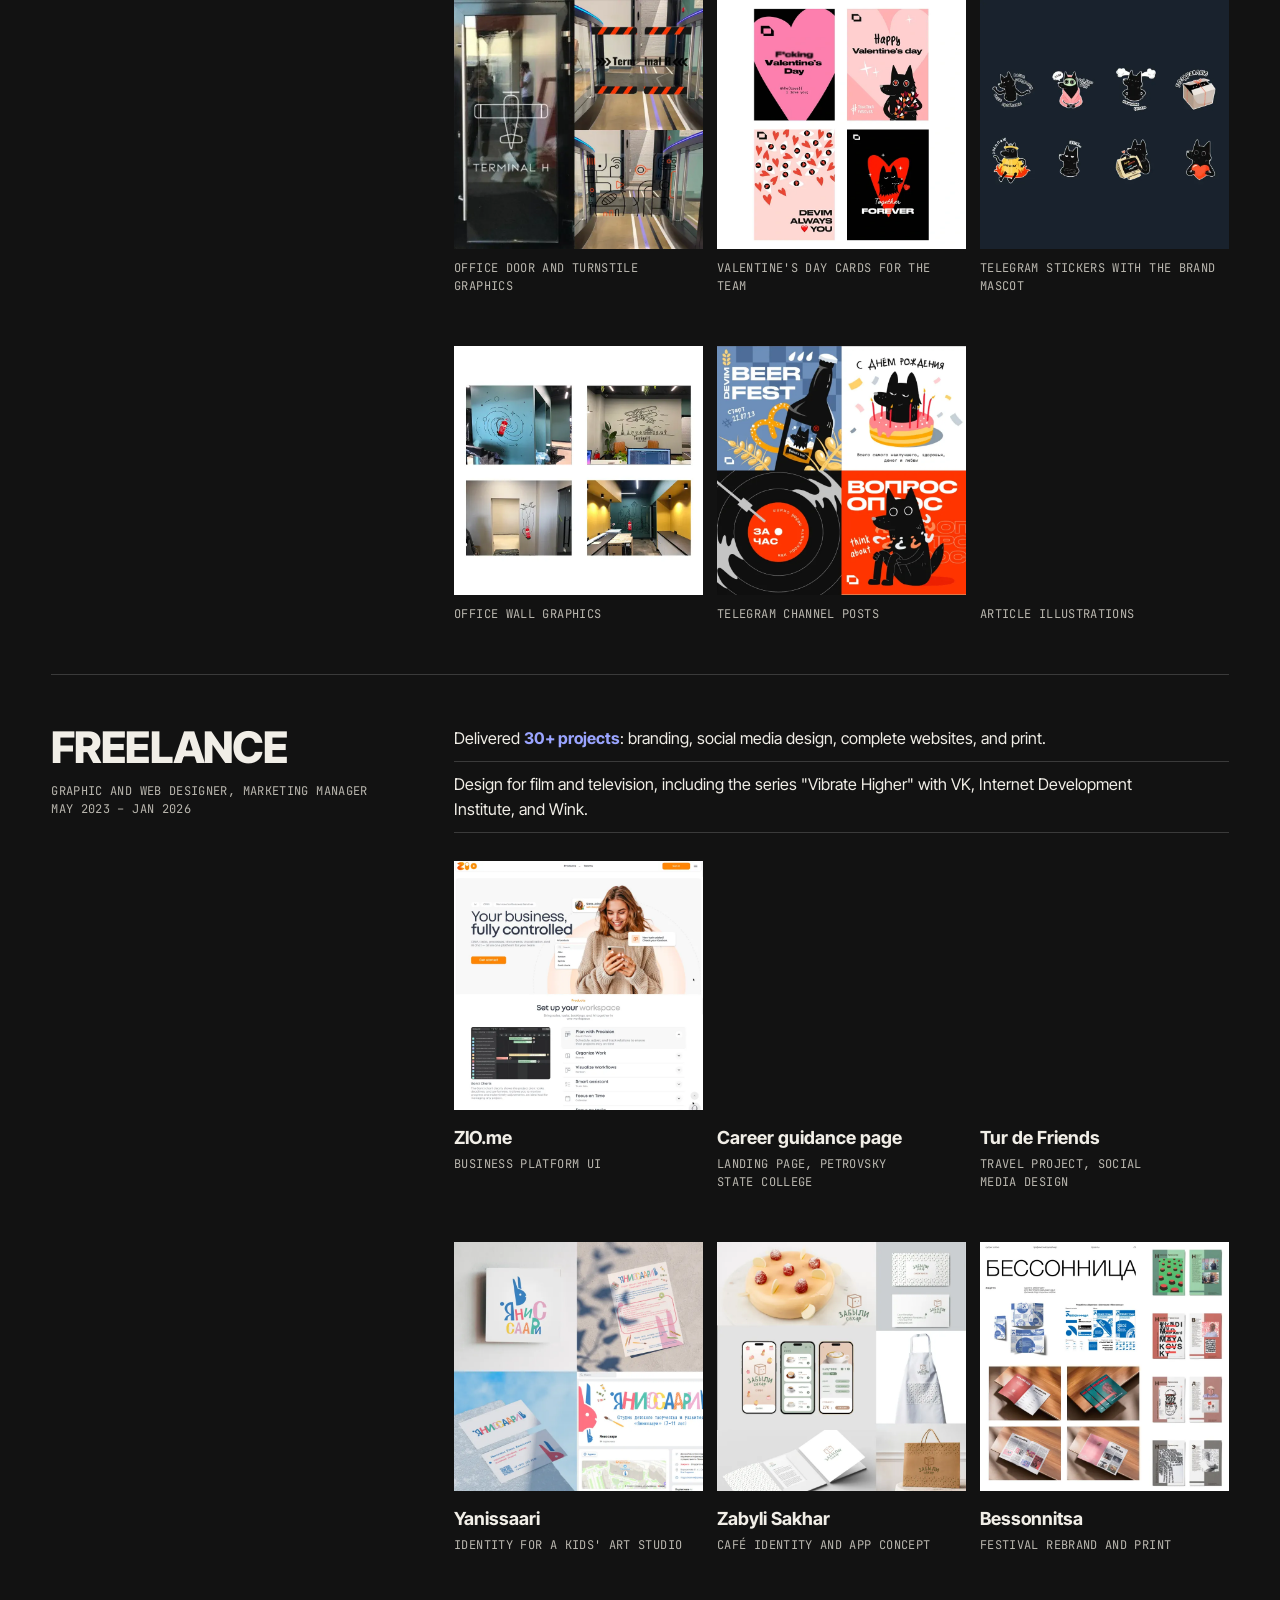
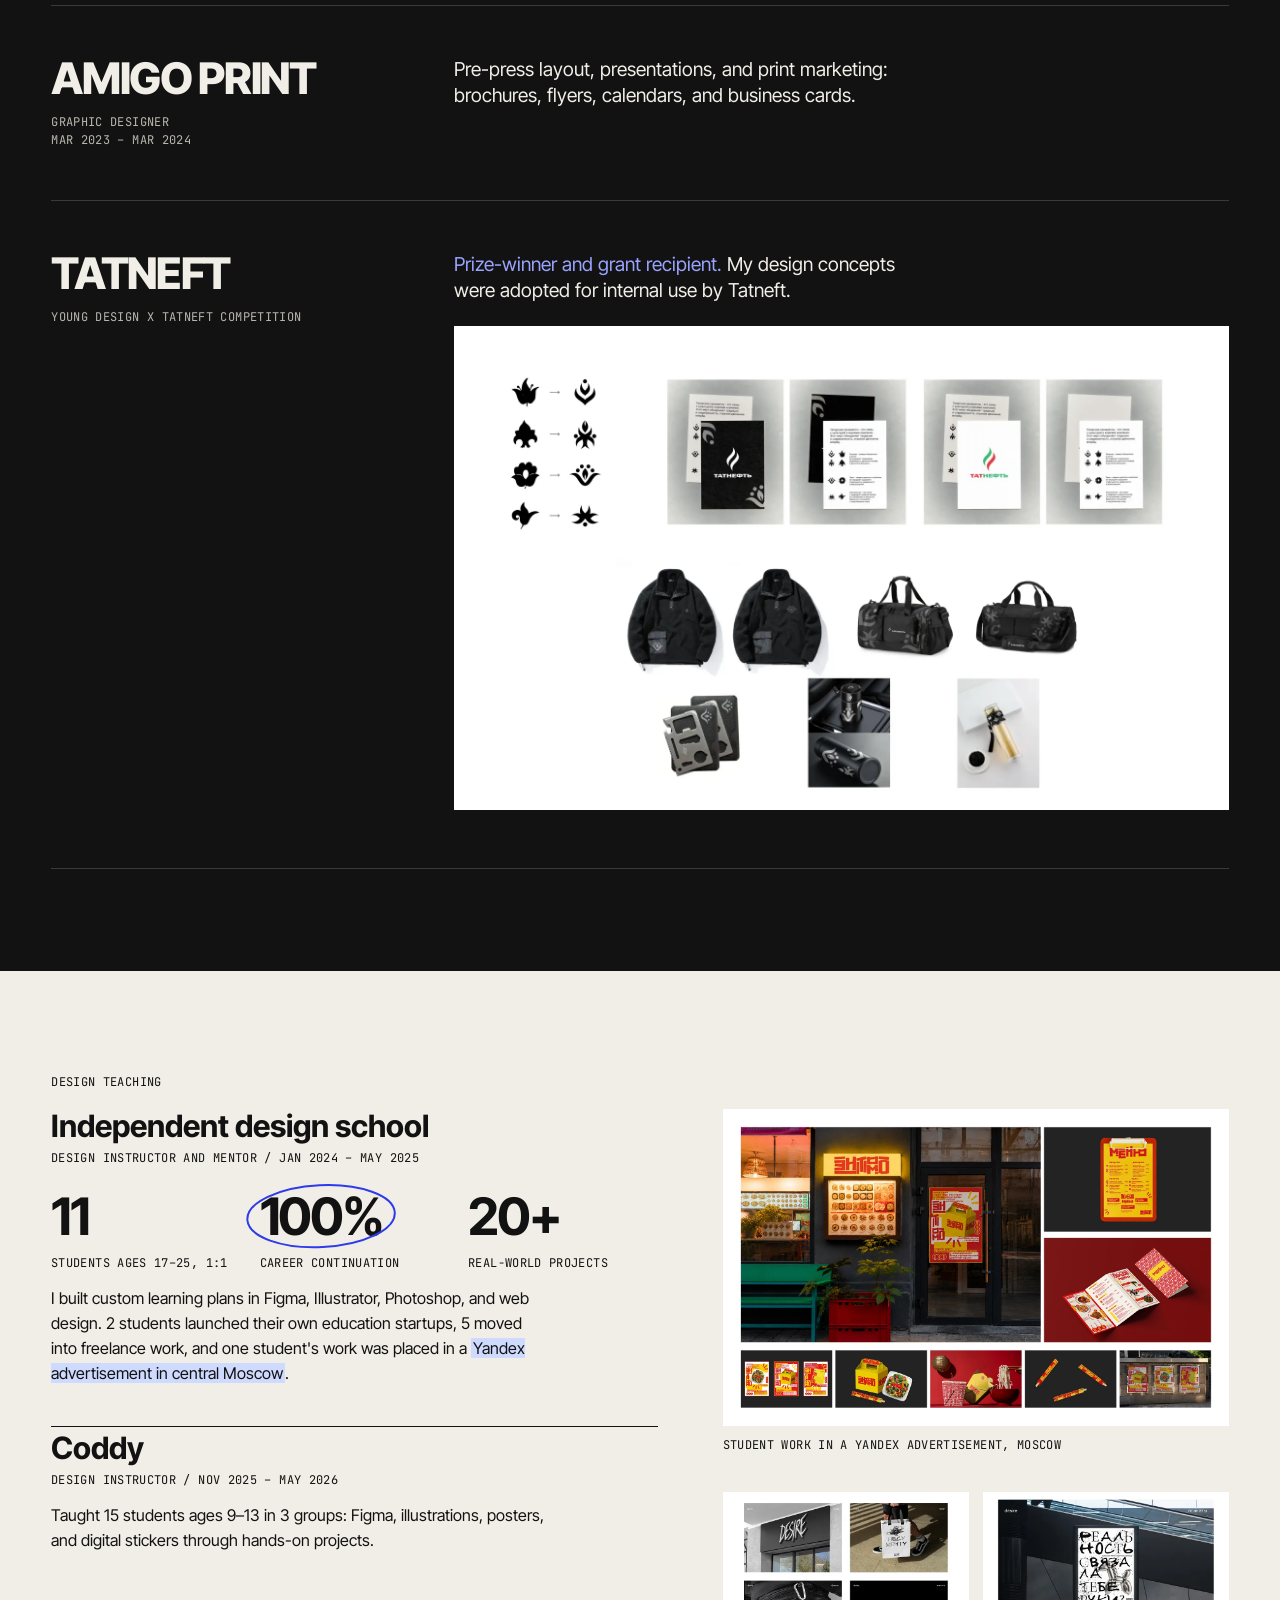
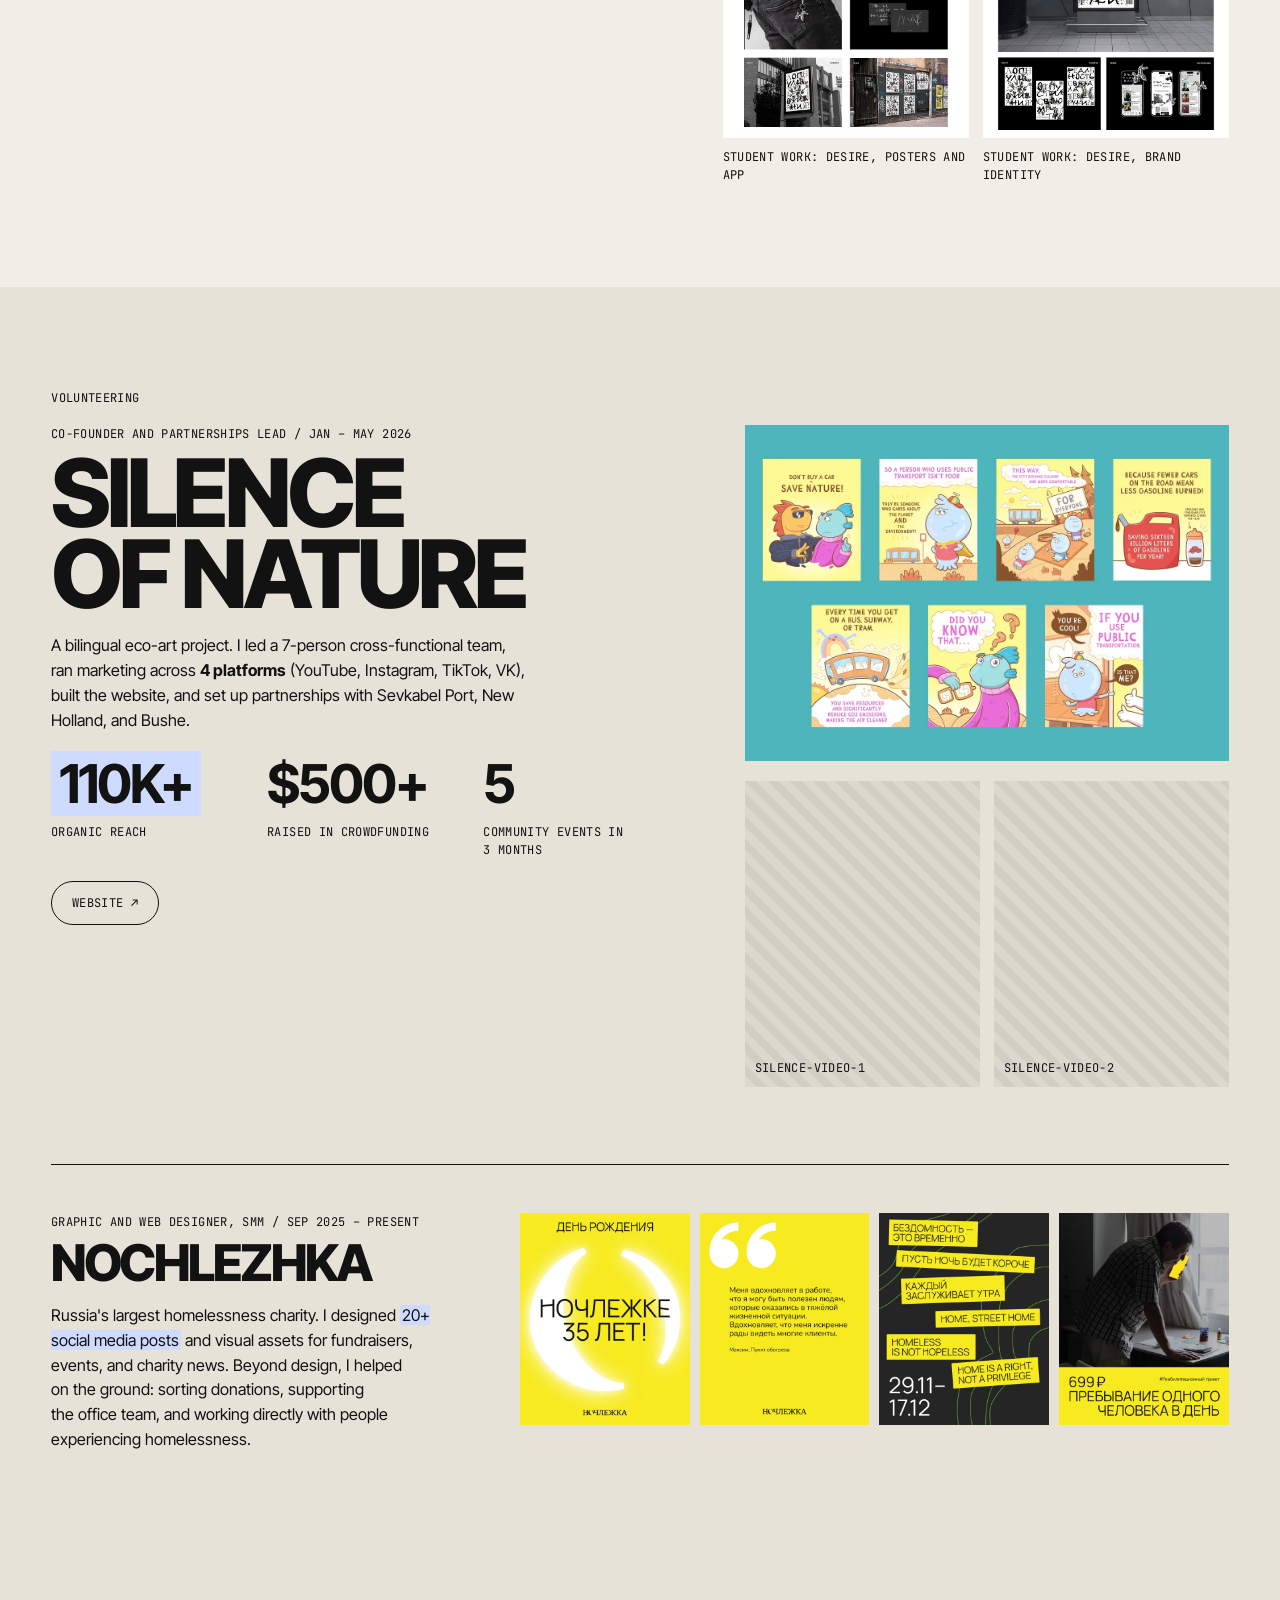
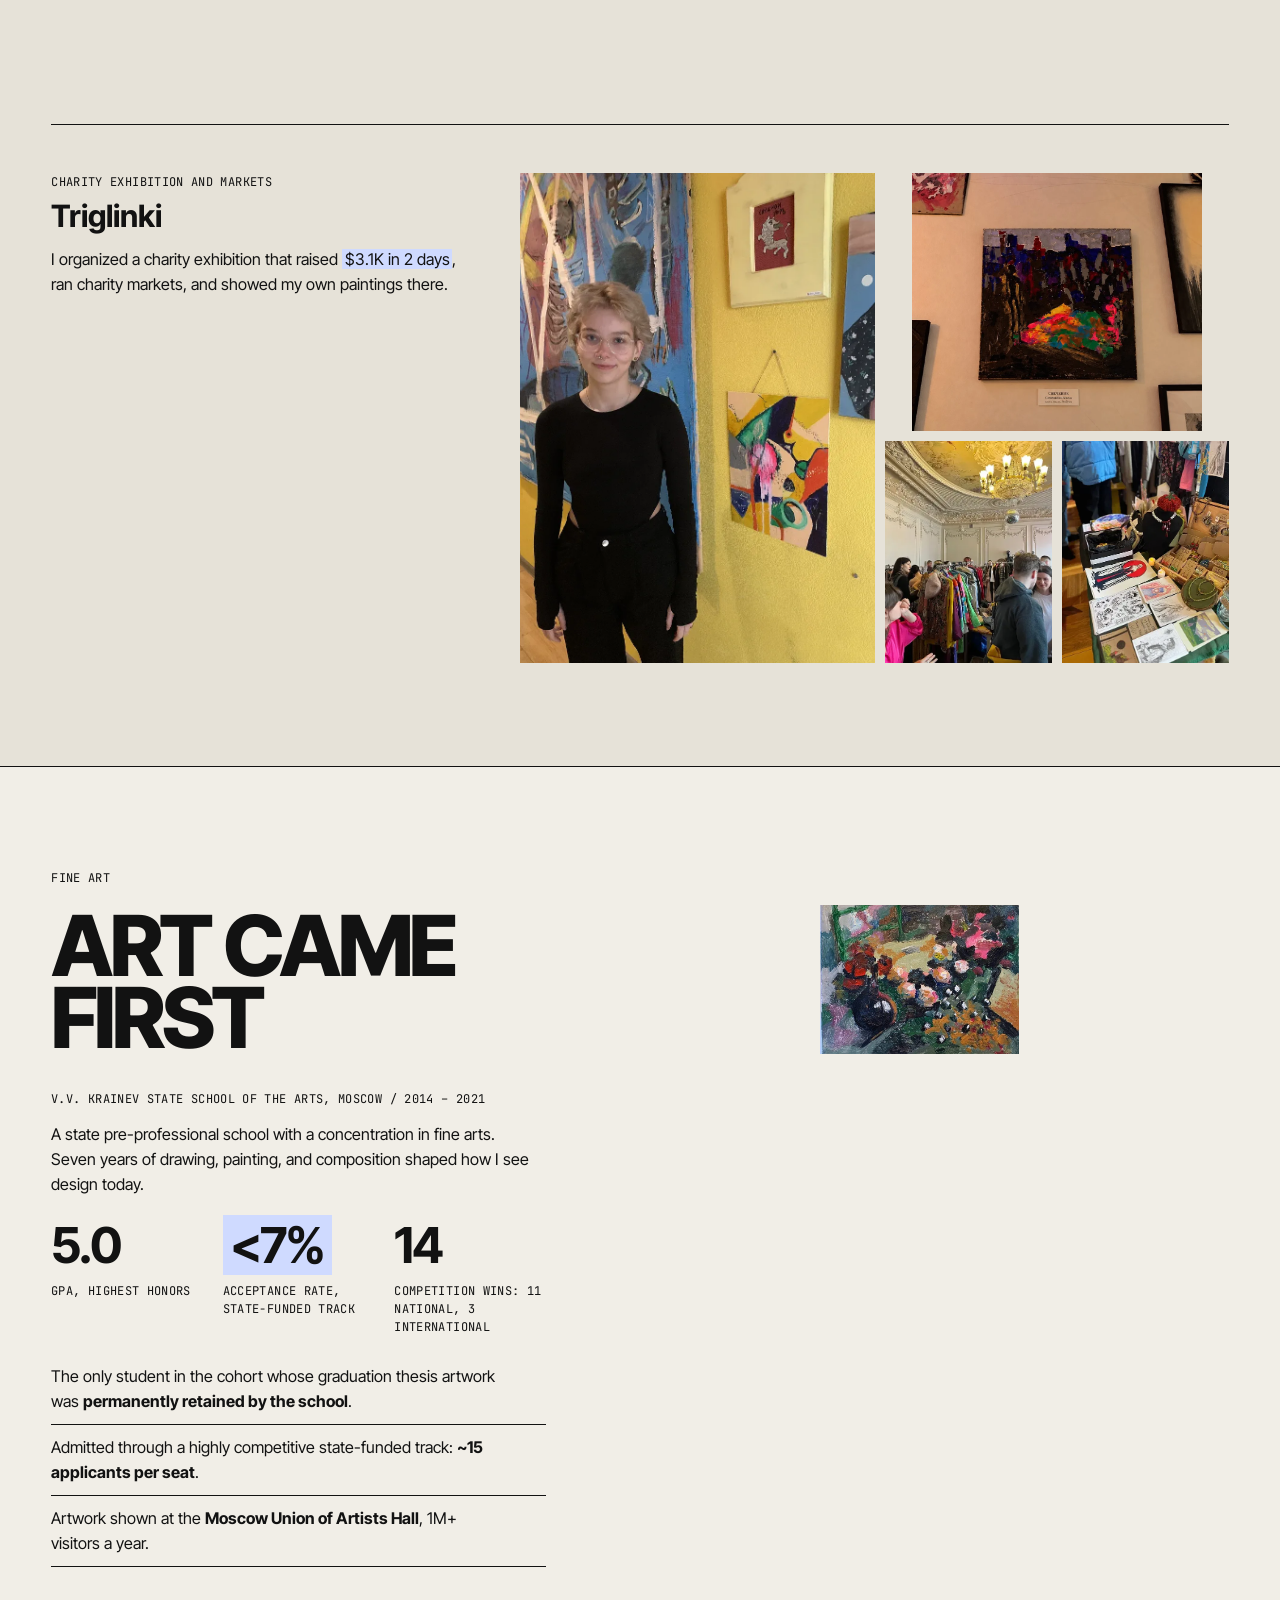
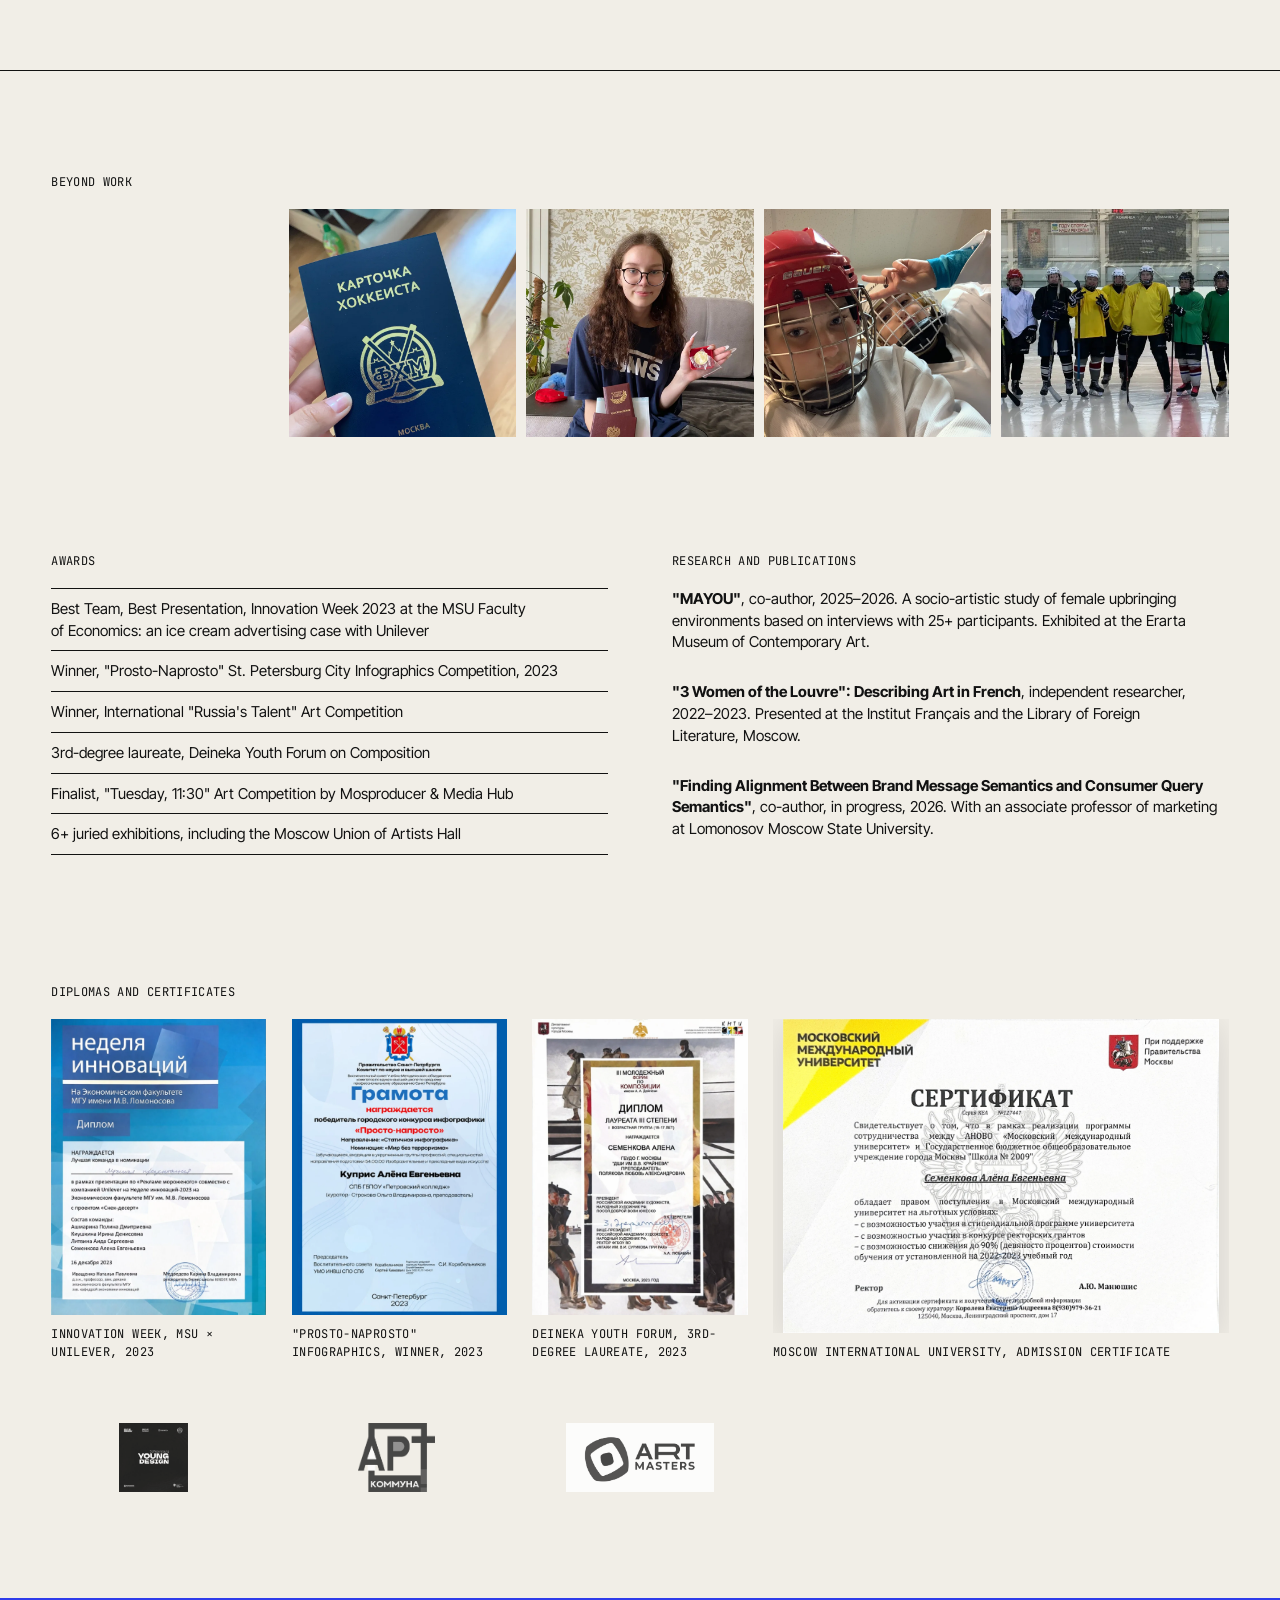
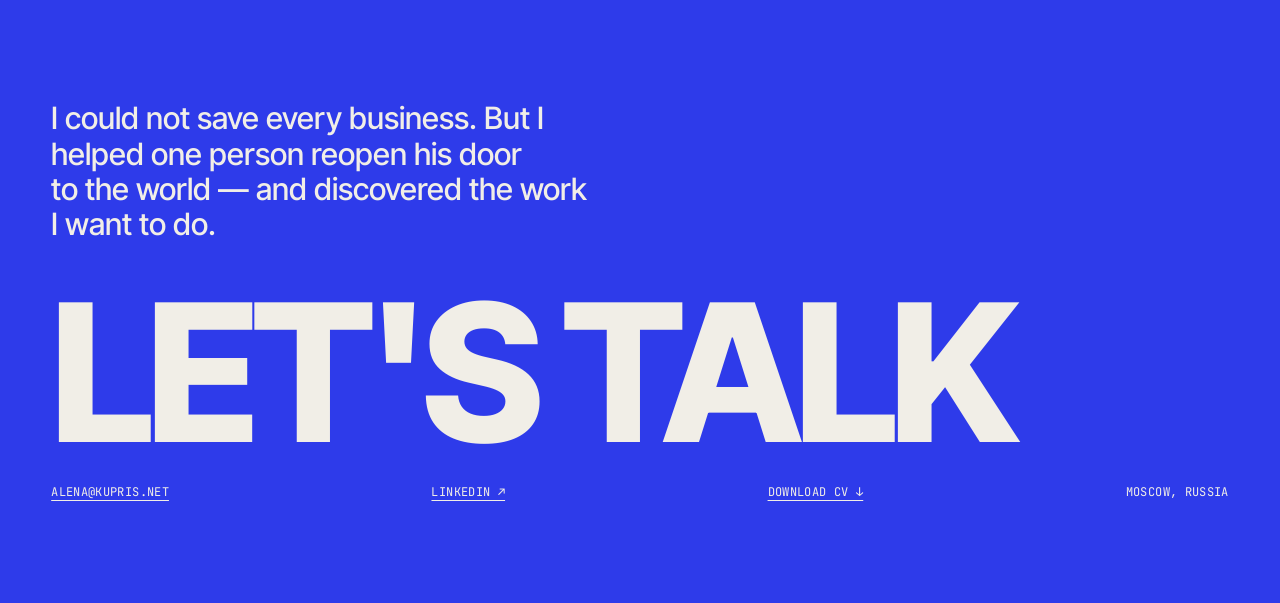
==== commit 8a61af7a: "Add files via upload" ====
--- a/index.html
+++ b/index.html
@@ -334,8 +334,14 @@
 <section class="sec bordered" id="beyond">
   <p class="mono label">Beyond work</p>
   <div class="beyond">
-    <div class="lists lists--3">
-      <figure class="hockey"><div class="media media--sq" data-src="img/hockey" data-alt="Hockey"><span class="mono">hockey</span></div><figcaption class="mono">Hockey</figcaption></figure>
+    <div class="grid5">
+      <div class="media media--sq" data-src="img/art-1"><span class="mono">art-1</span></div>
+      <div class="media media--sq" data-src="img/art-2"><span class="mono">art-2</span></div>
+      <div class="media media--sq" data-src="img/art-3"><span class="mono">art-3</span></div>
+      <div class="media media--sq" data-src="img/art-4"><span class="mono">art-4</span></div>
+      <div class="media media--sq" data-src="img/hockey"><span class="mono">hockey</span></div>
+    </div>
+    <div class="lists">
       <div>
         <p class="mono label">Awards</p>
         <ul class="small-list">
--- a/style.css
+++ b/style.css
@@ -541,3 +541,17 @@
   .art-grid{grid-template-columns:repeat(3,minmax(0,1fr));gap:8px}
   .art-grid a:nth-child(-n+3){grid-column:1/-1}
 }
+
+/* Triglinki: every photo shown whole — column widths match the photos' proportions */
+.trig{aspect-ratio:auto;grid-template-columns:1.0625fr .5fr .5fr;grid-template-rows:auto auto}
+.trig .media{height:auto}
+.trig-a{grid-column:1;grid-row:1/3;aspect-ratio:auto;height:100% !important}
+.trig-b{grid-column:2/4;grid-row:1;aspect-ratio:821/616}
+.trig-c{grid-column:2;grid-row:2;aspect-ratio:3/4}
+.trig-d{grid-column:3;grid-row:2;aspect-ratio:3/4}
+.trig-b img,.trig-c img,.trig-d img{object-fit:contain}
+.trig-a img{object-position:center}
+@media (max-width:600px){.trig{aspect-ratio:auto}}
+.trig .trig-a{aspect-ratio:auto;height:100%}
+.trig .trig-b{aspect-ratio:821/616;height:auto}
+.trig .trig-c,.trig .trig-d{aspect-ratio:3/4;height:auto}
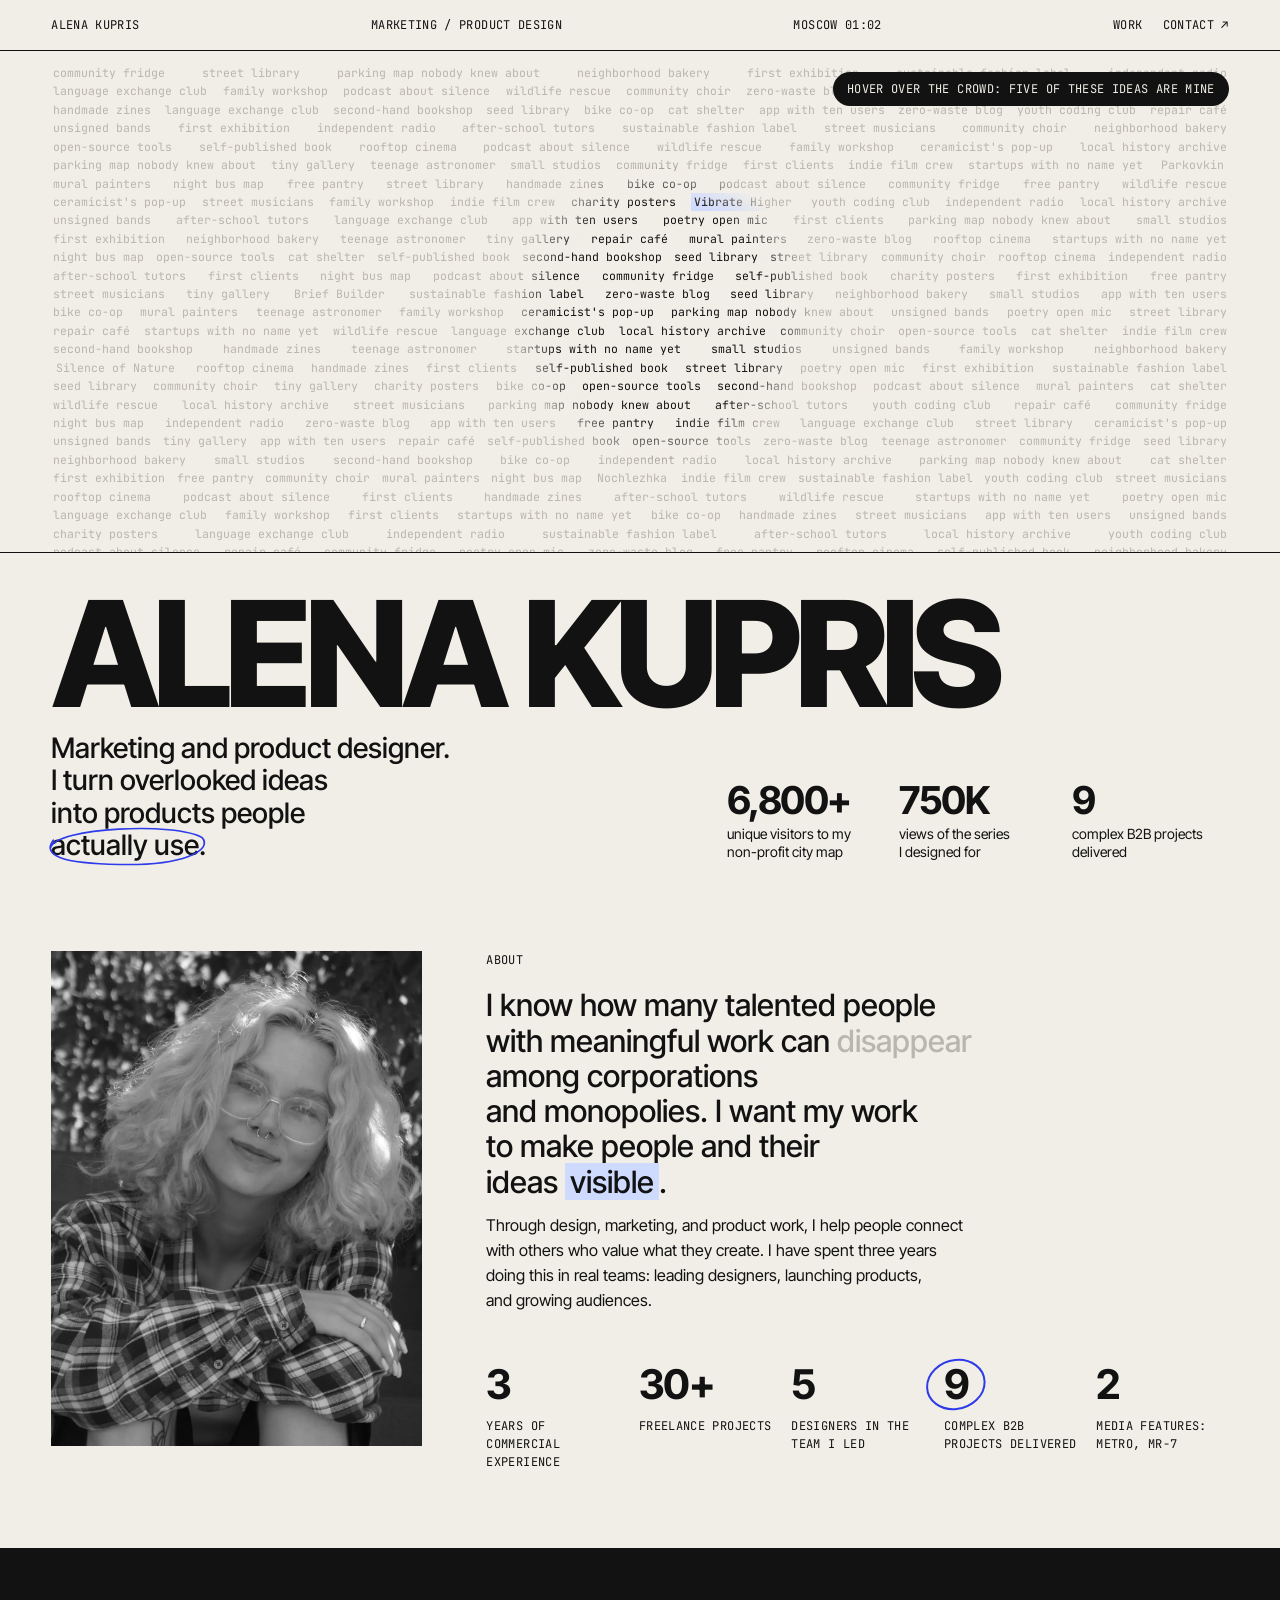
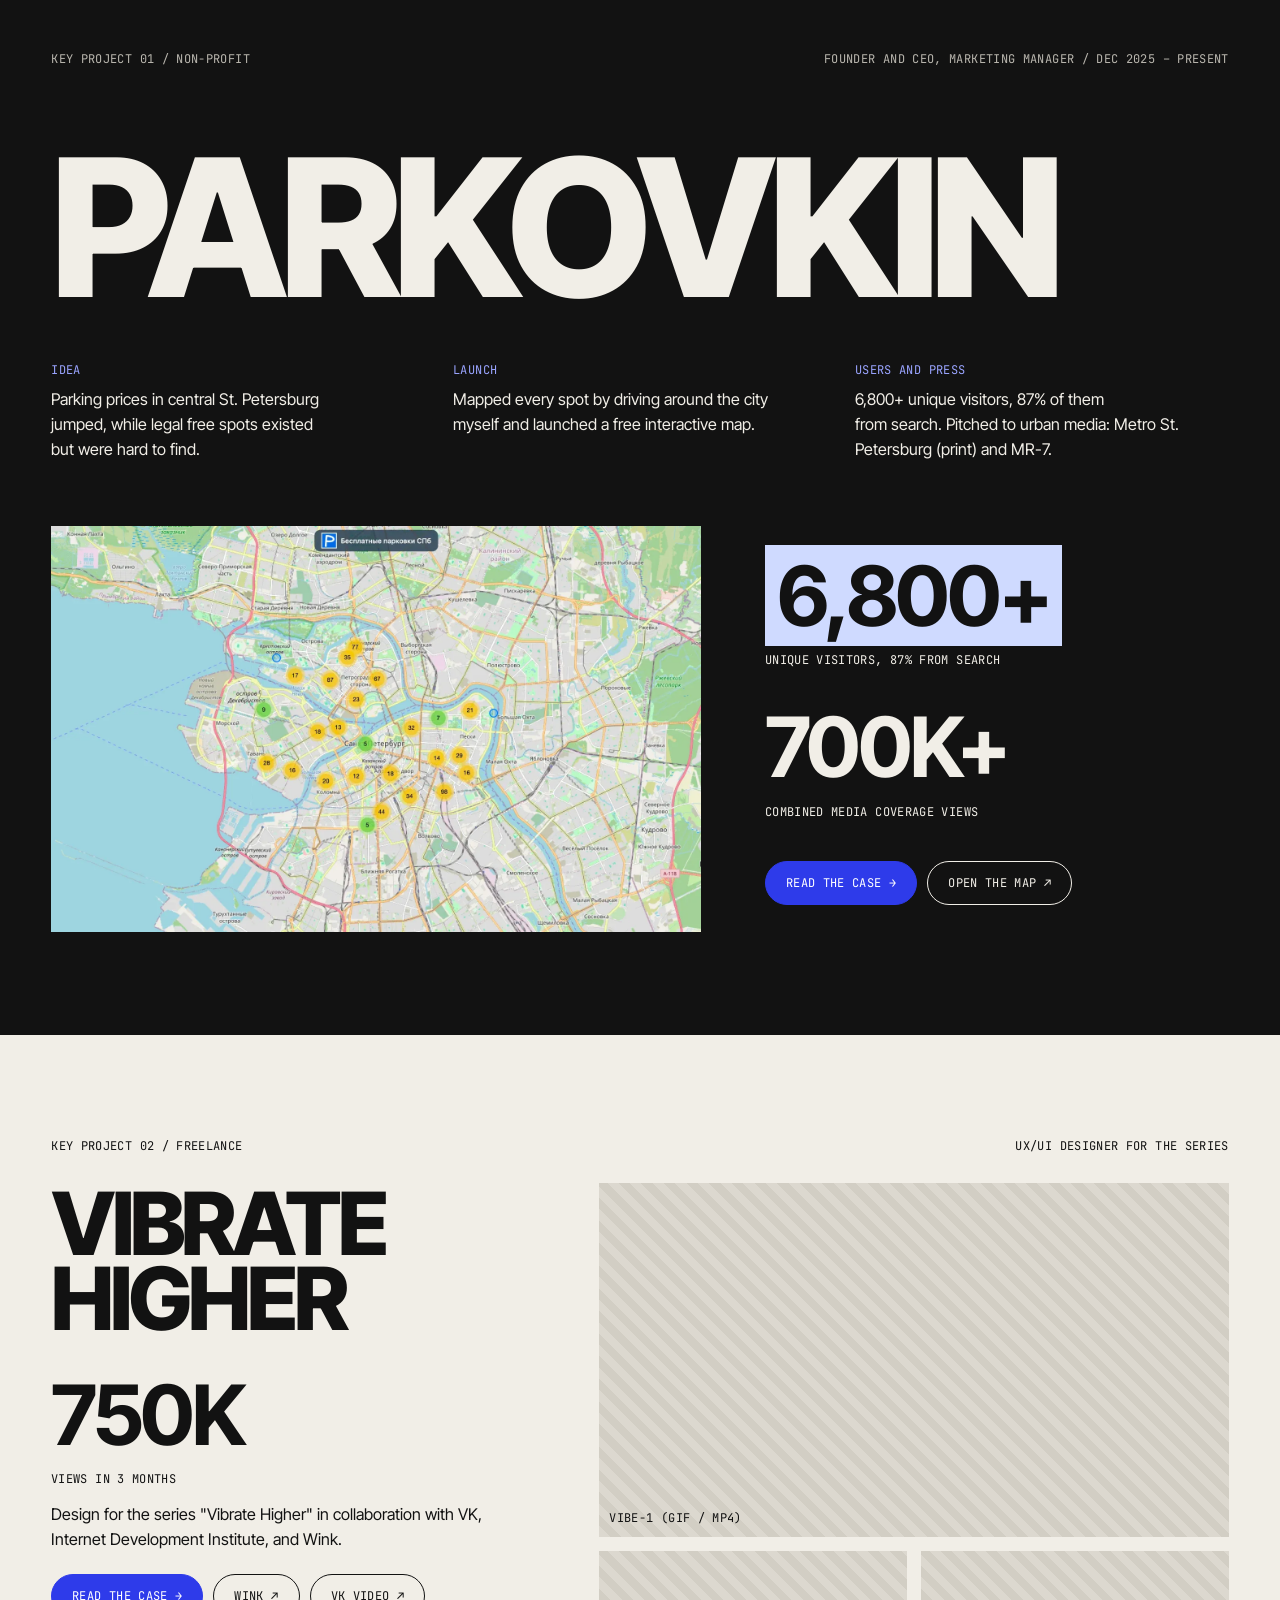
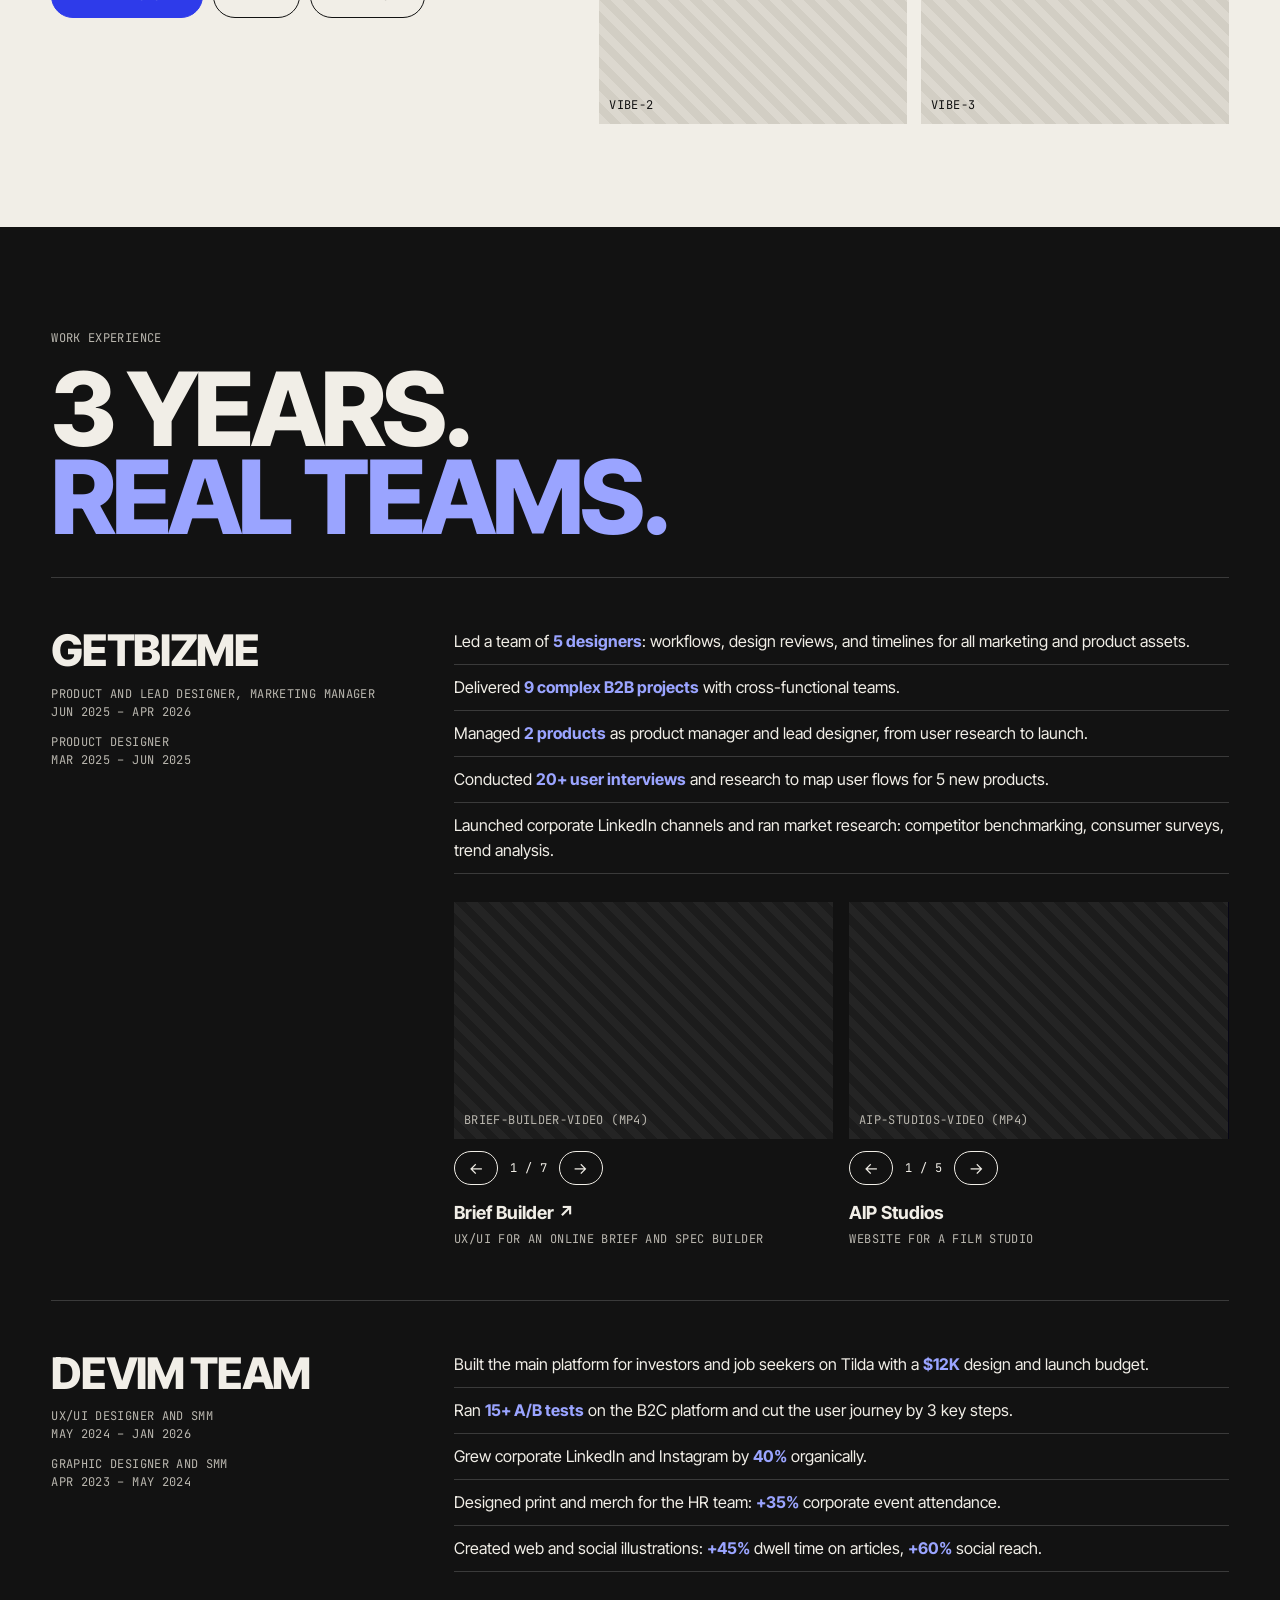
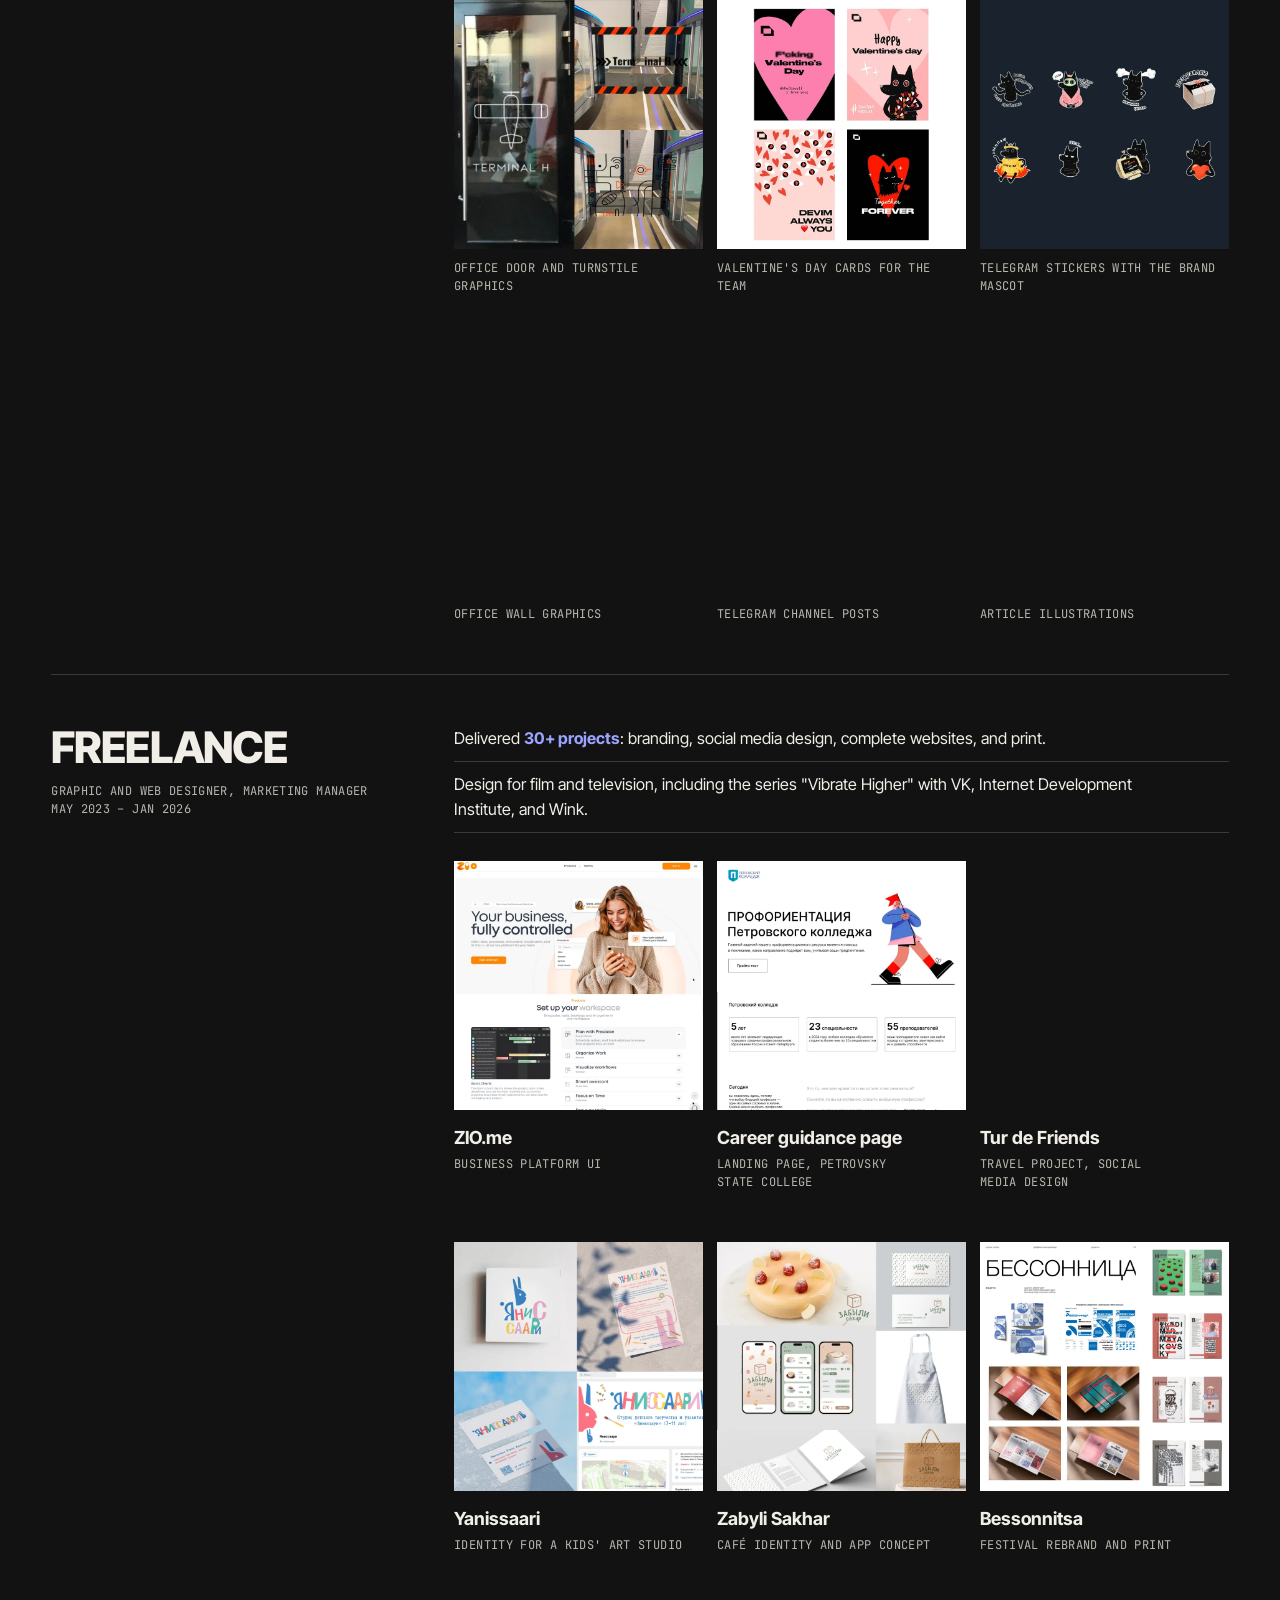
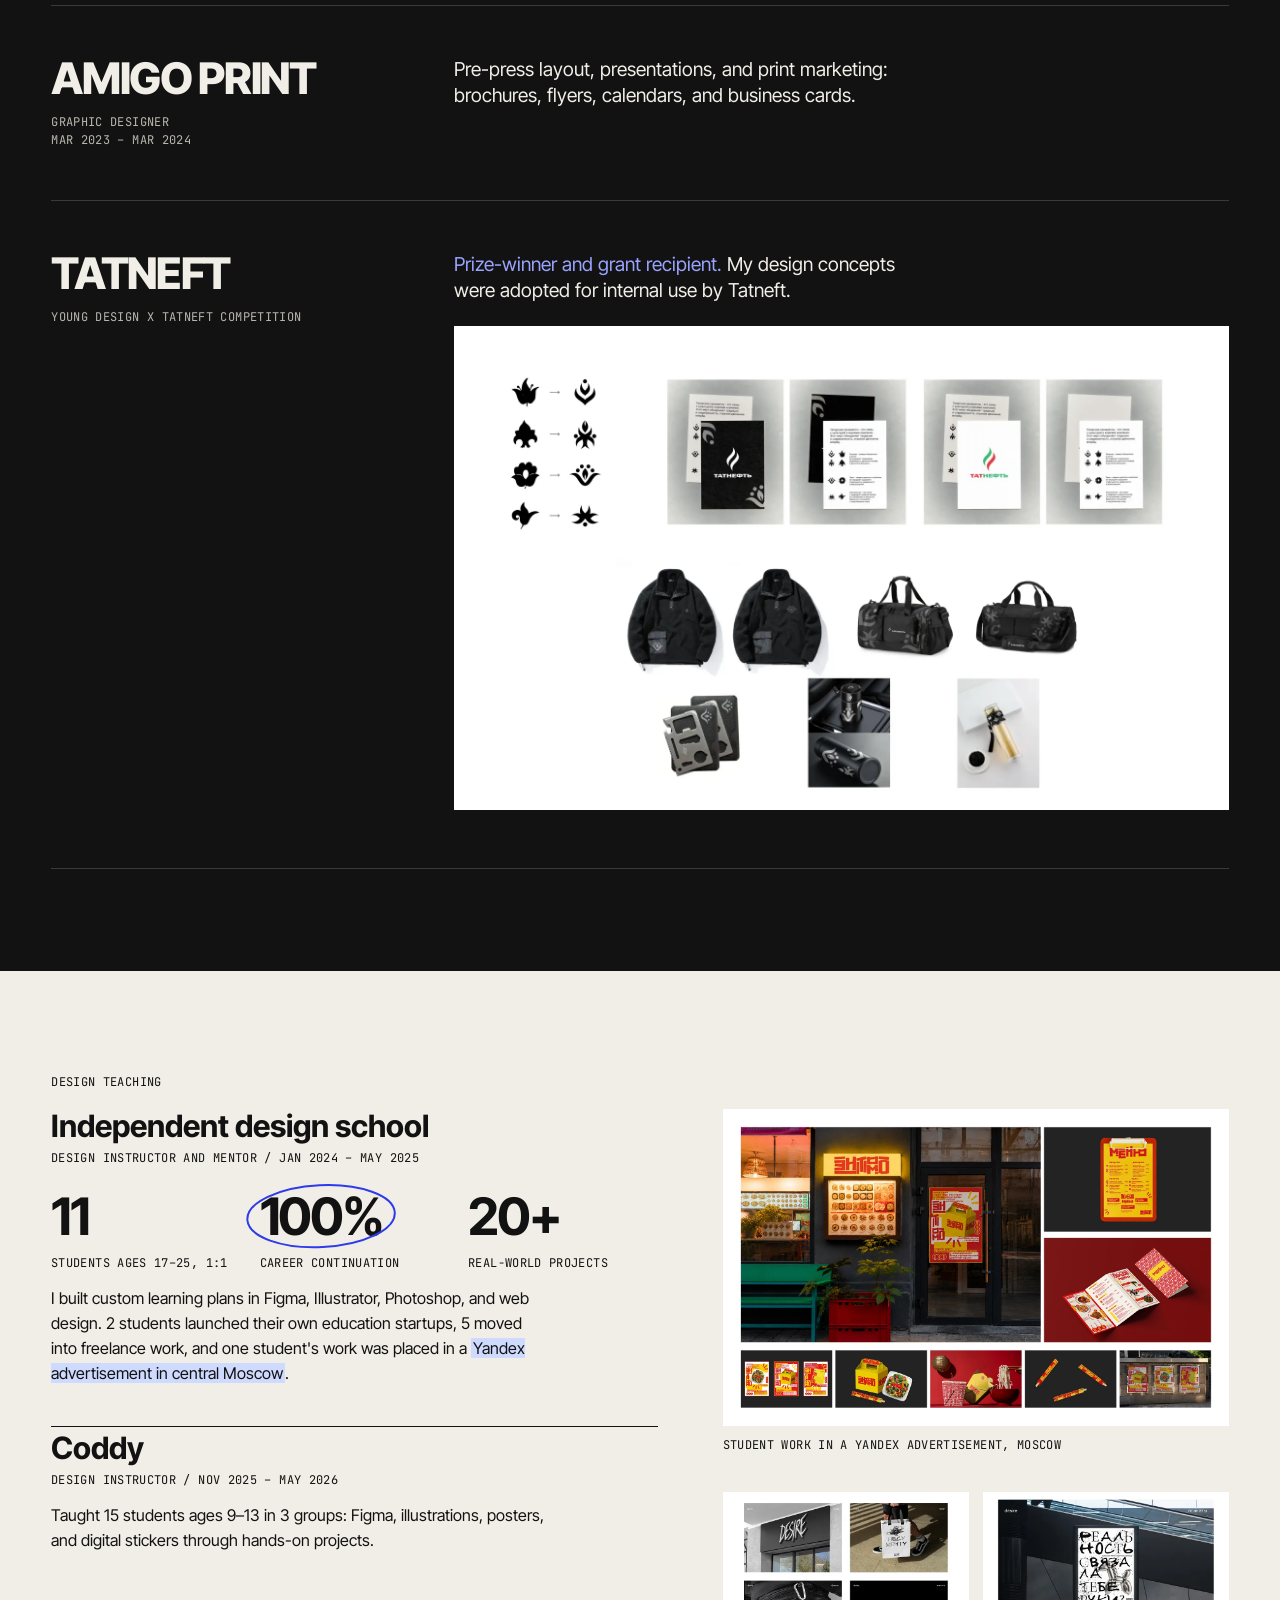
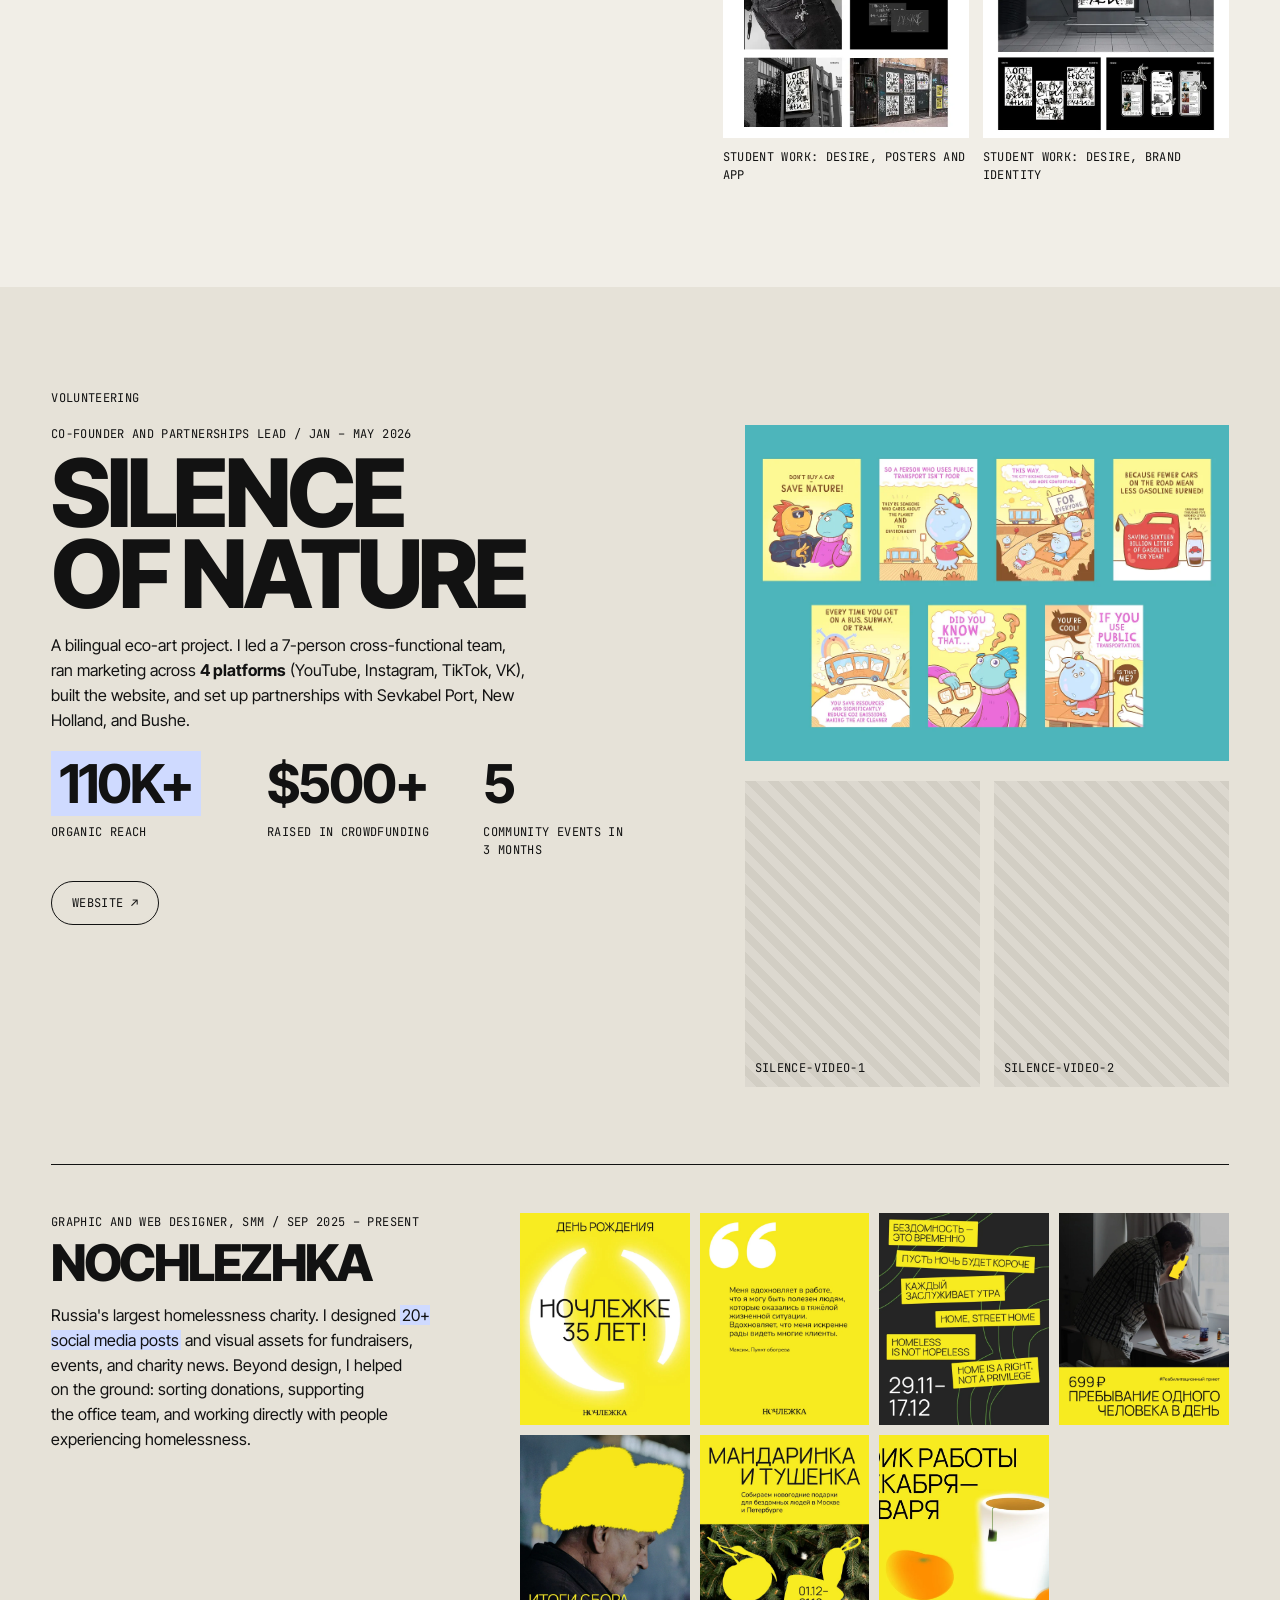
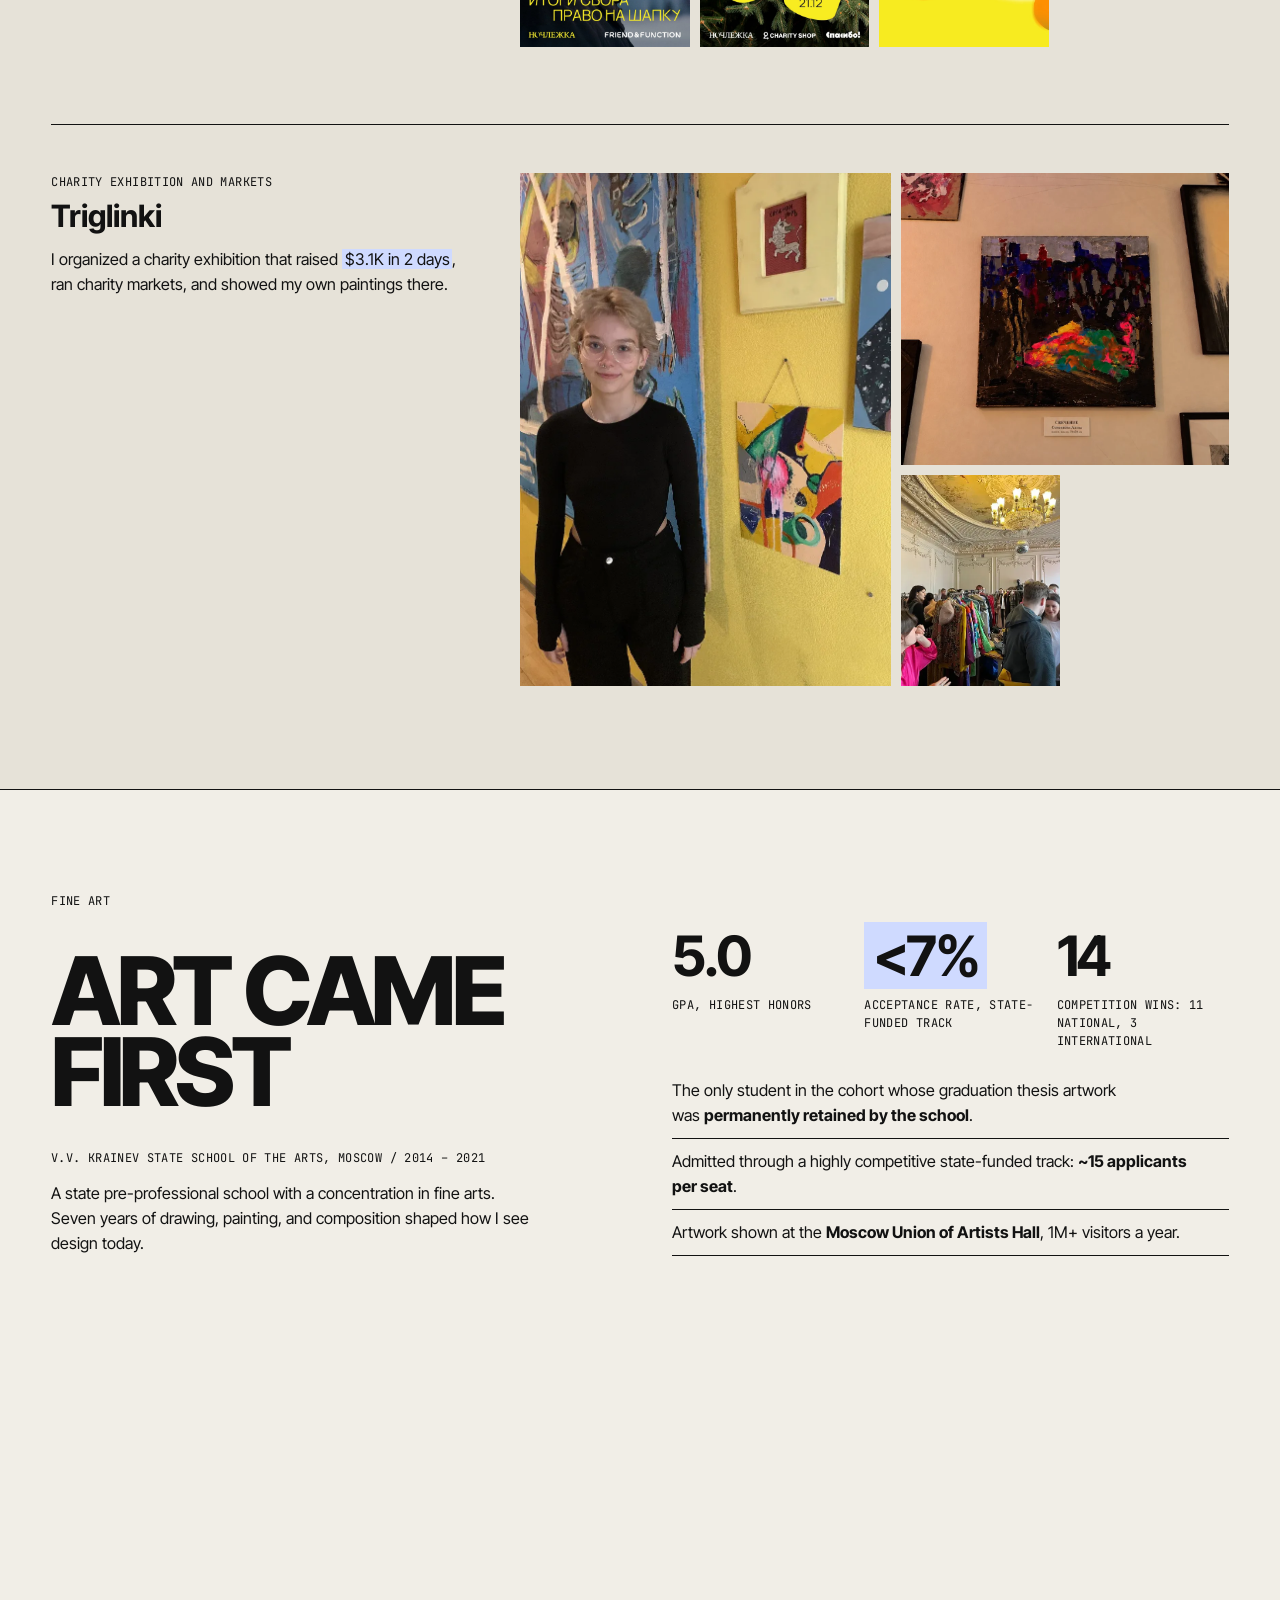
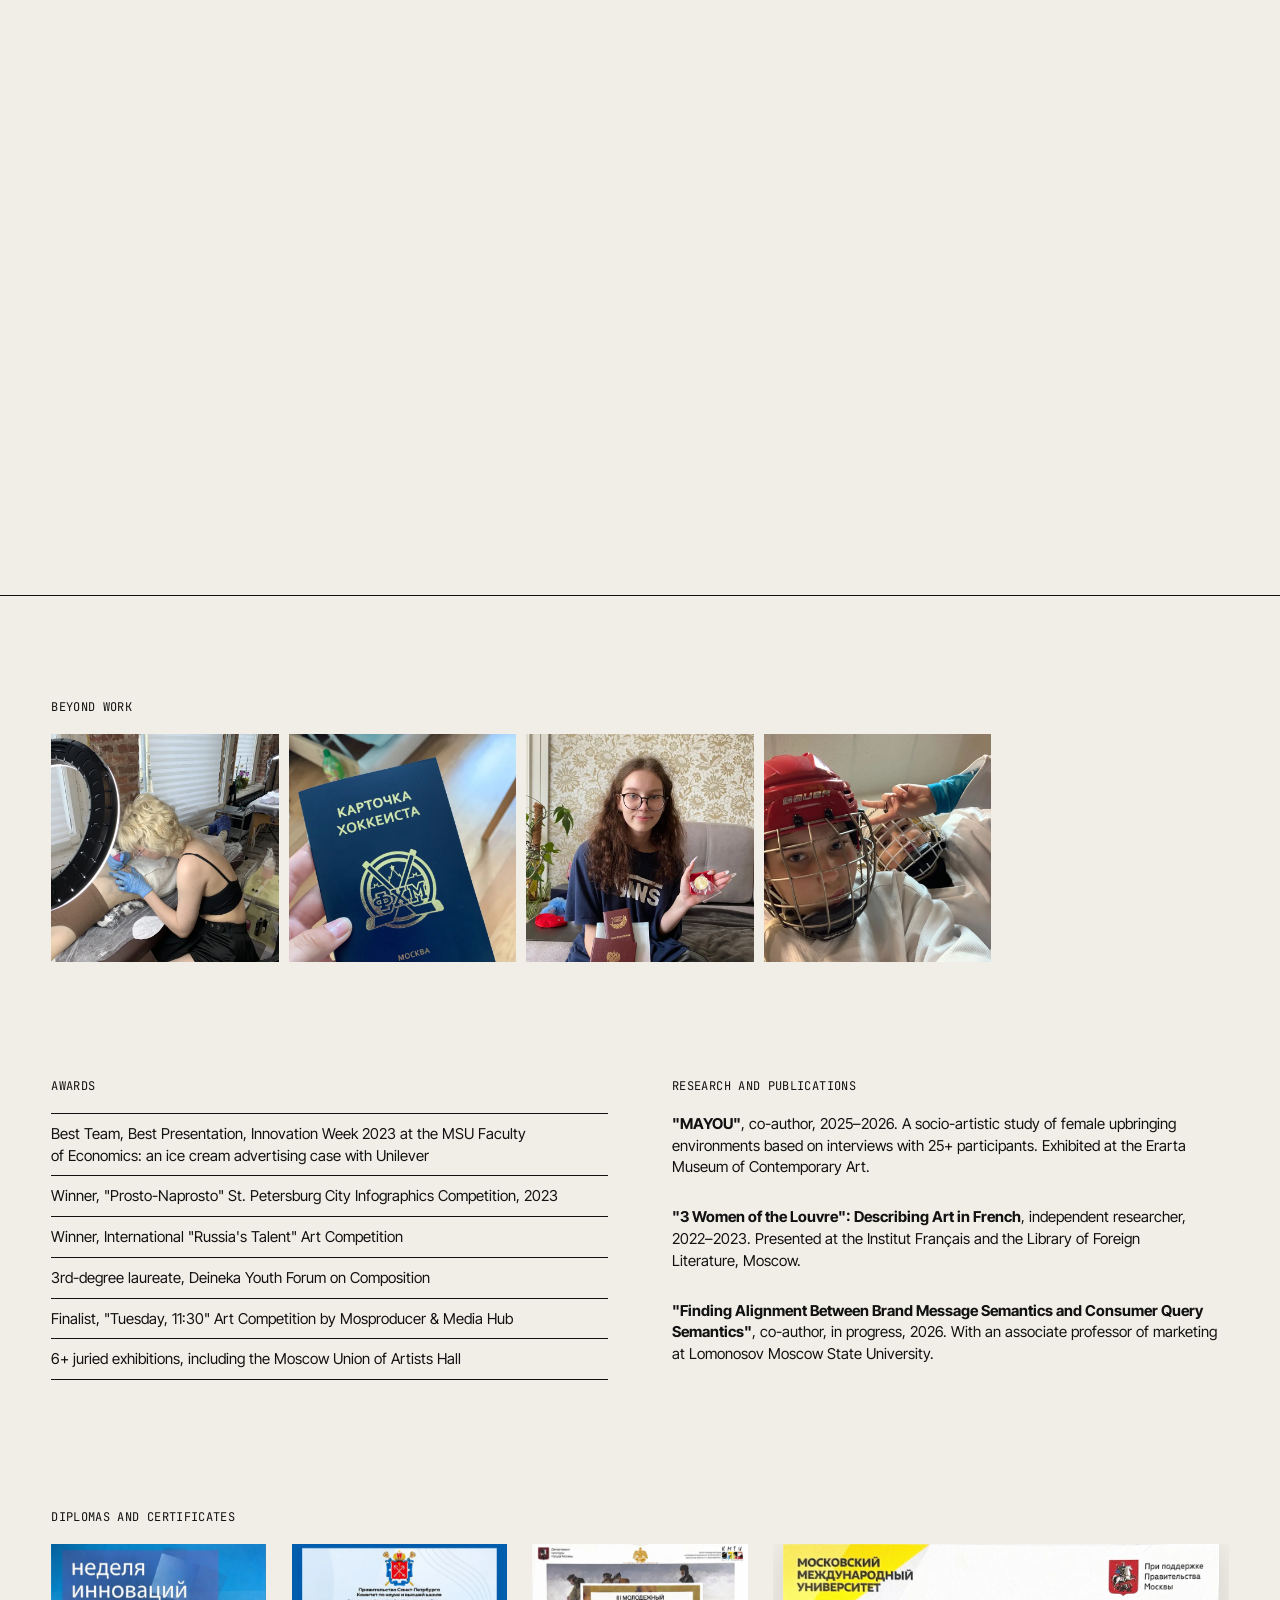
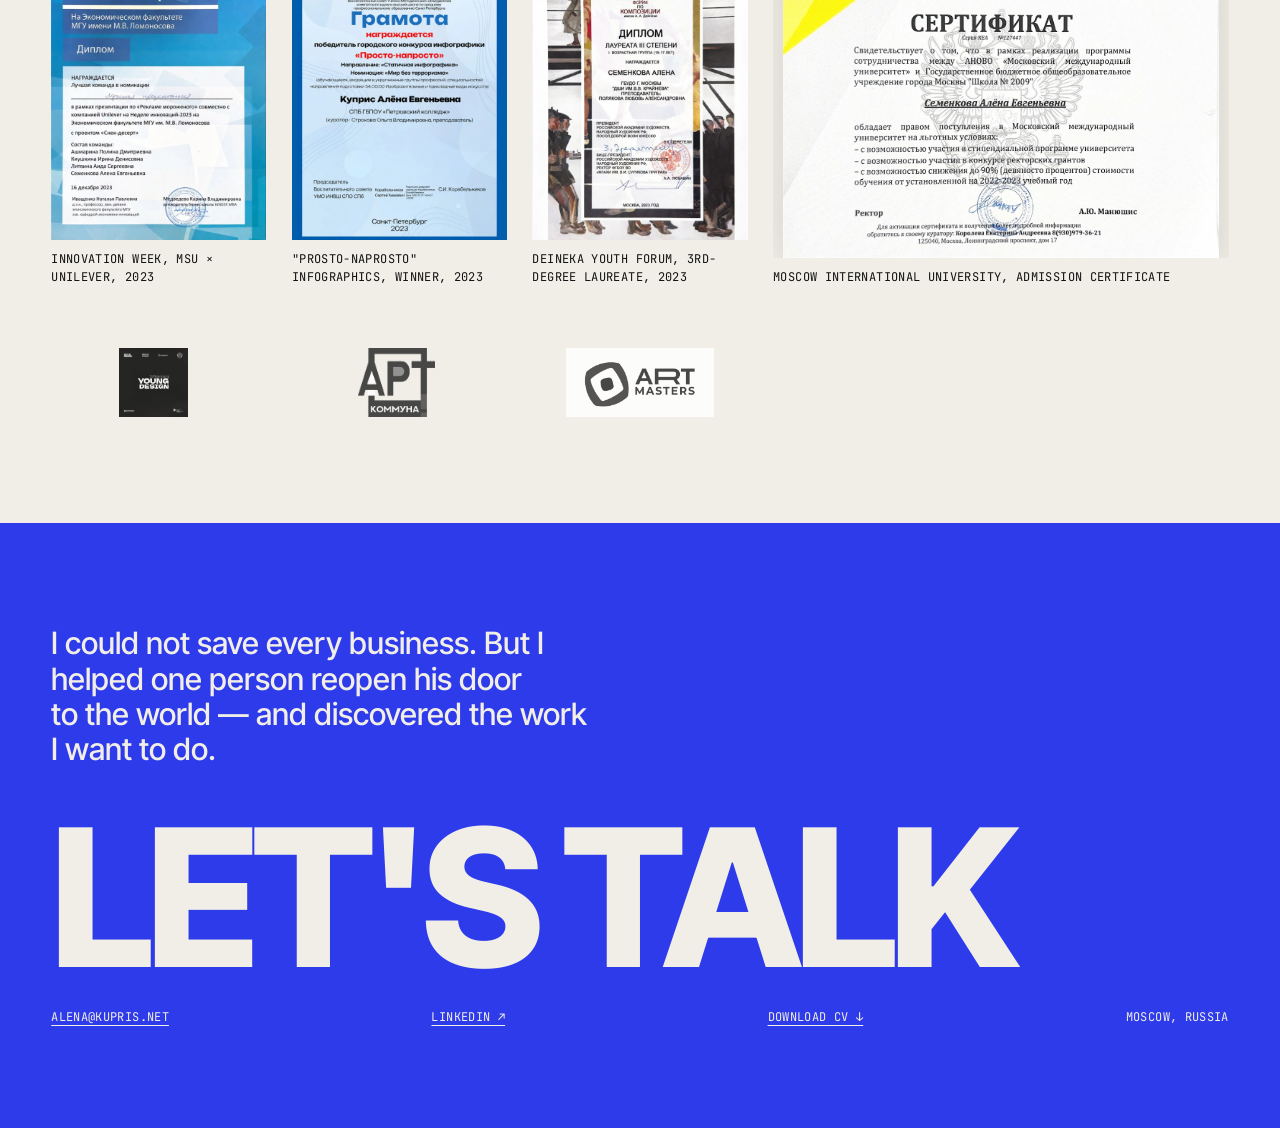
==== commit 413edfa4: "Add files via upload" ====
--- a/index.html
+++ b/index.html
@@ -306,9 +306,12 @@
   <p class="mono label">Fine art</p>
   <div class="art">
     <div class="art__text">
+      <div class="art__intro">
       <h2 class="giant giant--md">Art came<br>first</h2>
       <p class="mono">V.V. Krainev State School of the Arts, Moscow / 2014 – 2021</p>
       <p class="body">A state pre-professional school with a concentration in fine arts. Seven years of drawing, painting, and composition shaped how I see design today.</p>
+      </div>
+      <div class="art__facts">
       <div class="stats3">
         <div><p class="num">5.0</p><p class="mono">GPA, highest honors</p></div>
         <div><p class="num"><mark>&lt;7%</mark></p><p class="mono">acceptance rate, state-funded track</p></div>
@@ -319,6 +322,7 @@
         <li>Admitted through a highly competitive state-funded track: <b>~15 applicants per seat</b>.</li>
         <li>Artwork shown at the <b>Moscow Union of Artists Hall</b>, 1M+ visitors a year.</li>
       </ul>
+      </div>
     </div>
     <div class="art-grid">
       <a href="img/painting-1.webp"><div class="media media--art media--art-h" data-src="img/painting-1" data-alt="Painting by Alena Kupris, 1"><span class="mono">painting-1</span></div></a>
--- a/style.css
+++ b/style.css
@@ -555,3 +555,13 @@
 .trig .trig-a{aspect-ratio:auto;height:100%}
 .trig .trig-b{aspect-ratio:821/616;height:auto}
 .trig .trig-c,.trig .trig-d{aspect-ratio:3/4;height:auto}
+.trig .trig-b img,.trig .trig-c img,.trig .trig-d img{object-fit:cover}
+
+/* v13: paintings get the full width; text sits in two columns above them */
+.art{grid-template-columns:1fr;gap:clamp(36px,4.5vw,64px)}
+.art__text{display:grid;grid-template-columns:minmax(0,1fr) minmax(0,1fr);gap:clamp(24px,5vw,72px);align-items:end;container-type:normal}
+.art__intro,.art__facts{container-type:inline-size;min-width:0}
+@supports (font-size:1cqi){ .art__intro .giant--md{font-size:clamp(44px,17cqi,128px)} .art__facts .stats3 .num{font-size:clamp(30px,10cqi,60px)} }
+.art__facts .stats3{margin-top:0}
+.art-grid{gap:clamp(10px,1.4vw,20px)}
+@media (max-width:900px){.art__text{grid-template-columns:1fr;align-items:start}}
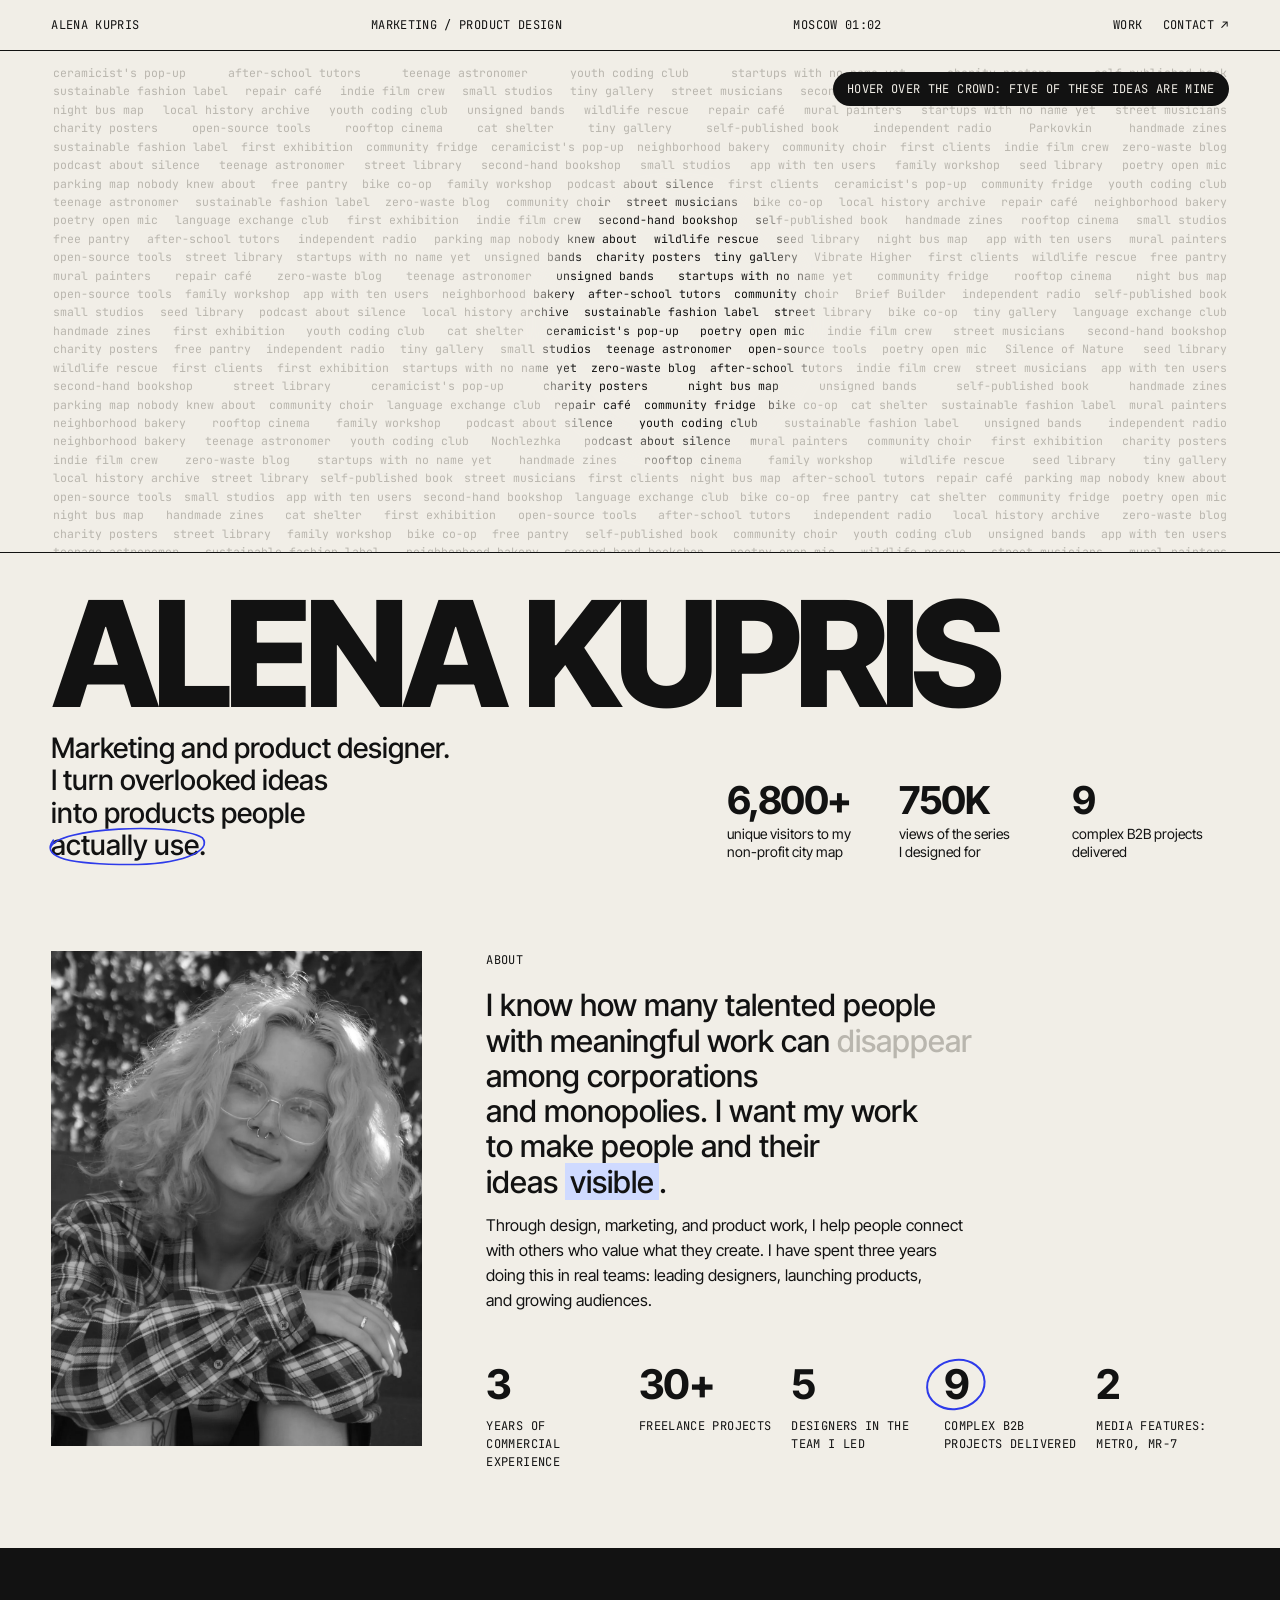
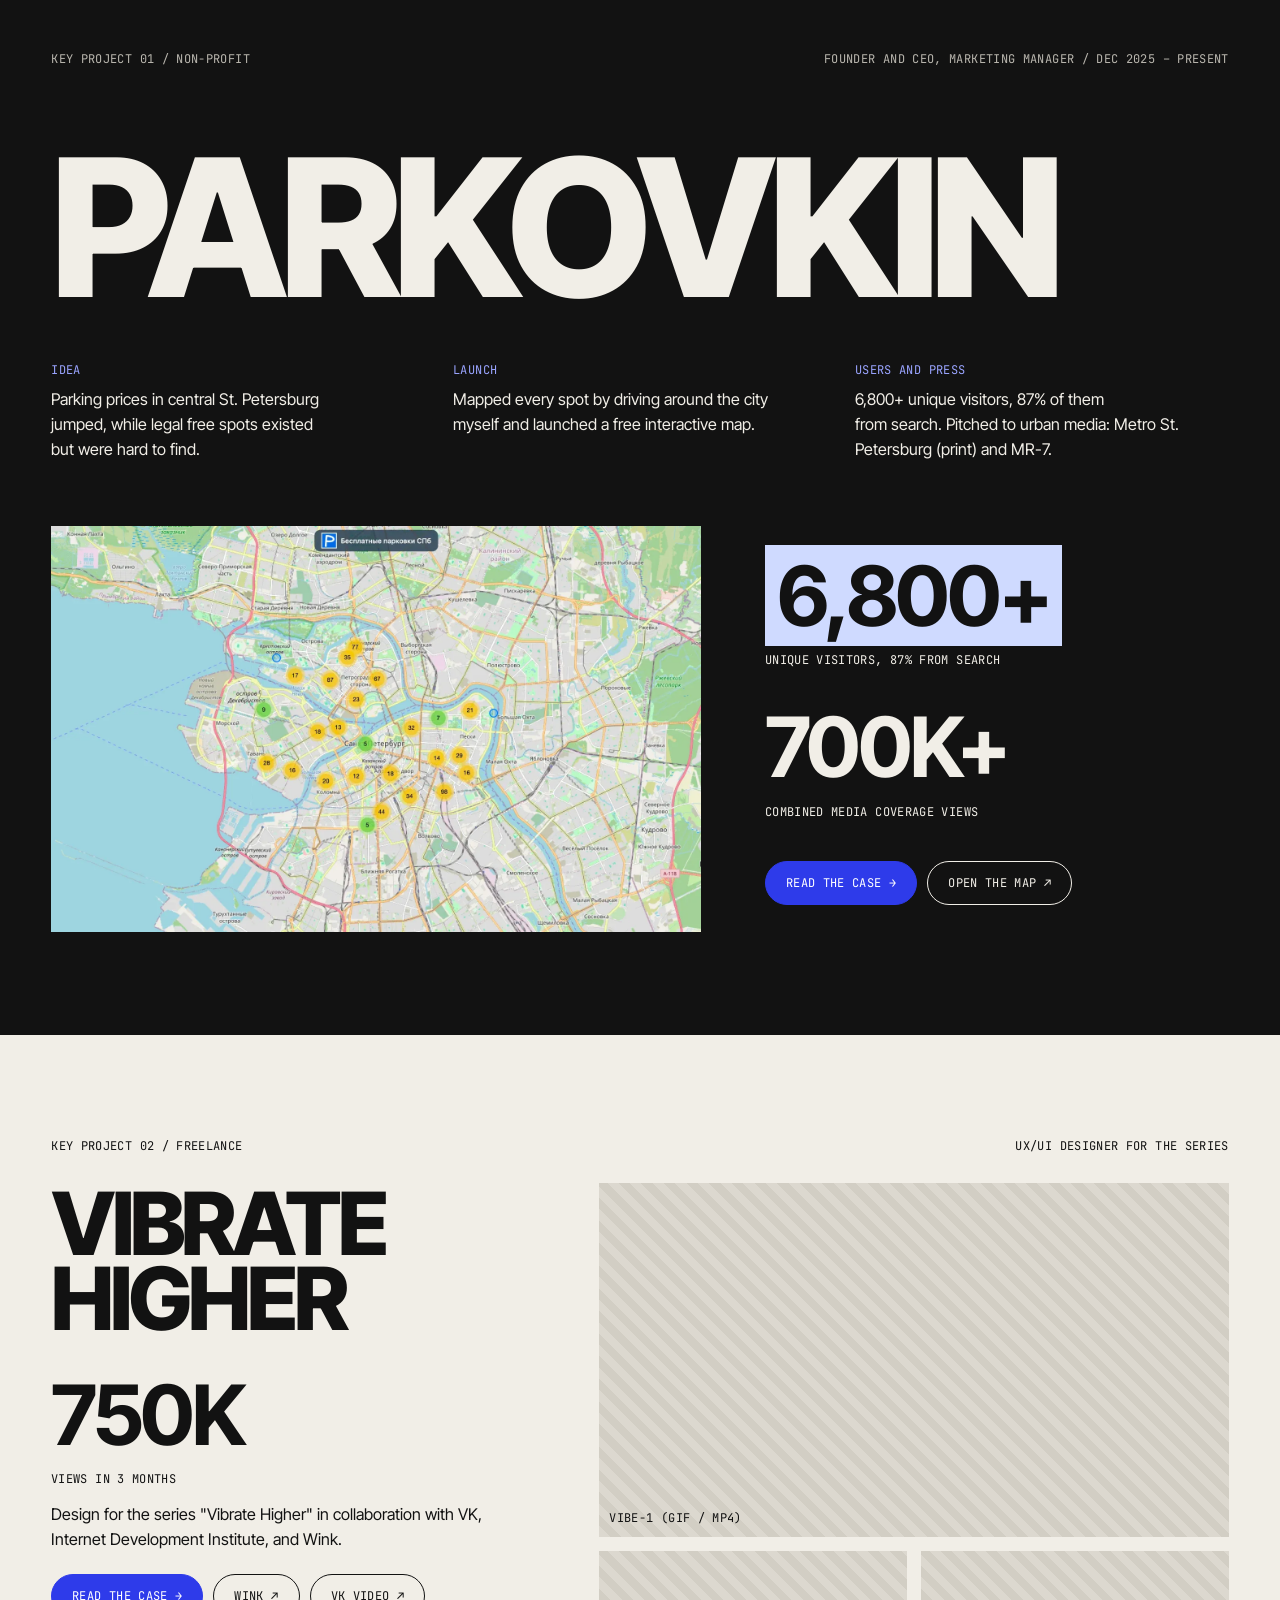
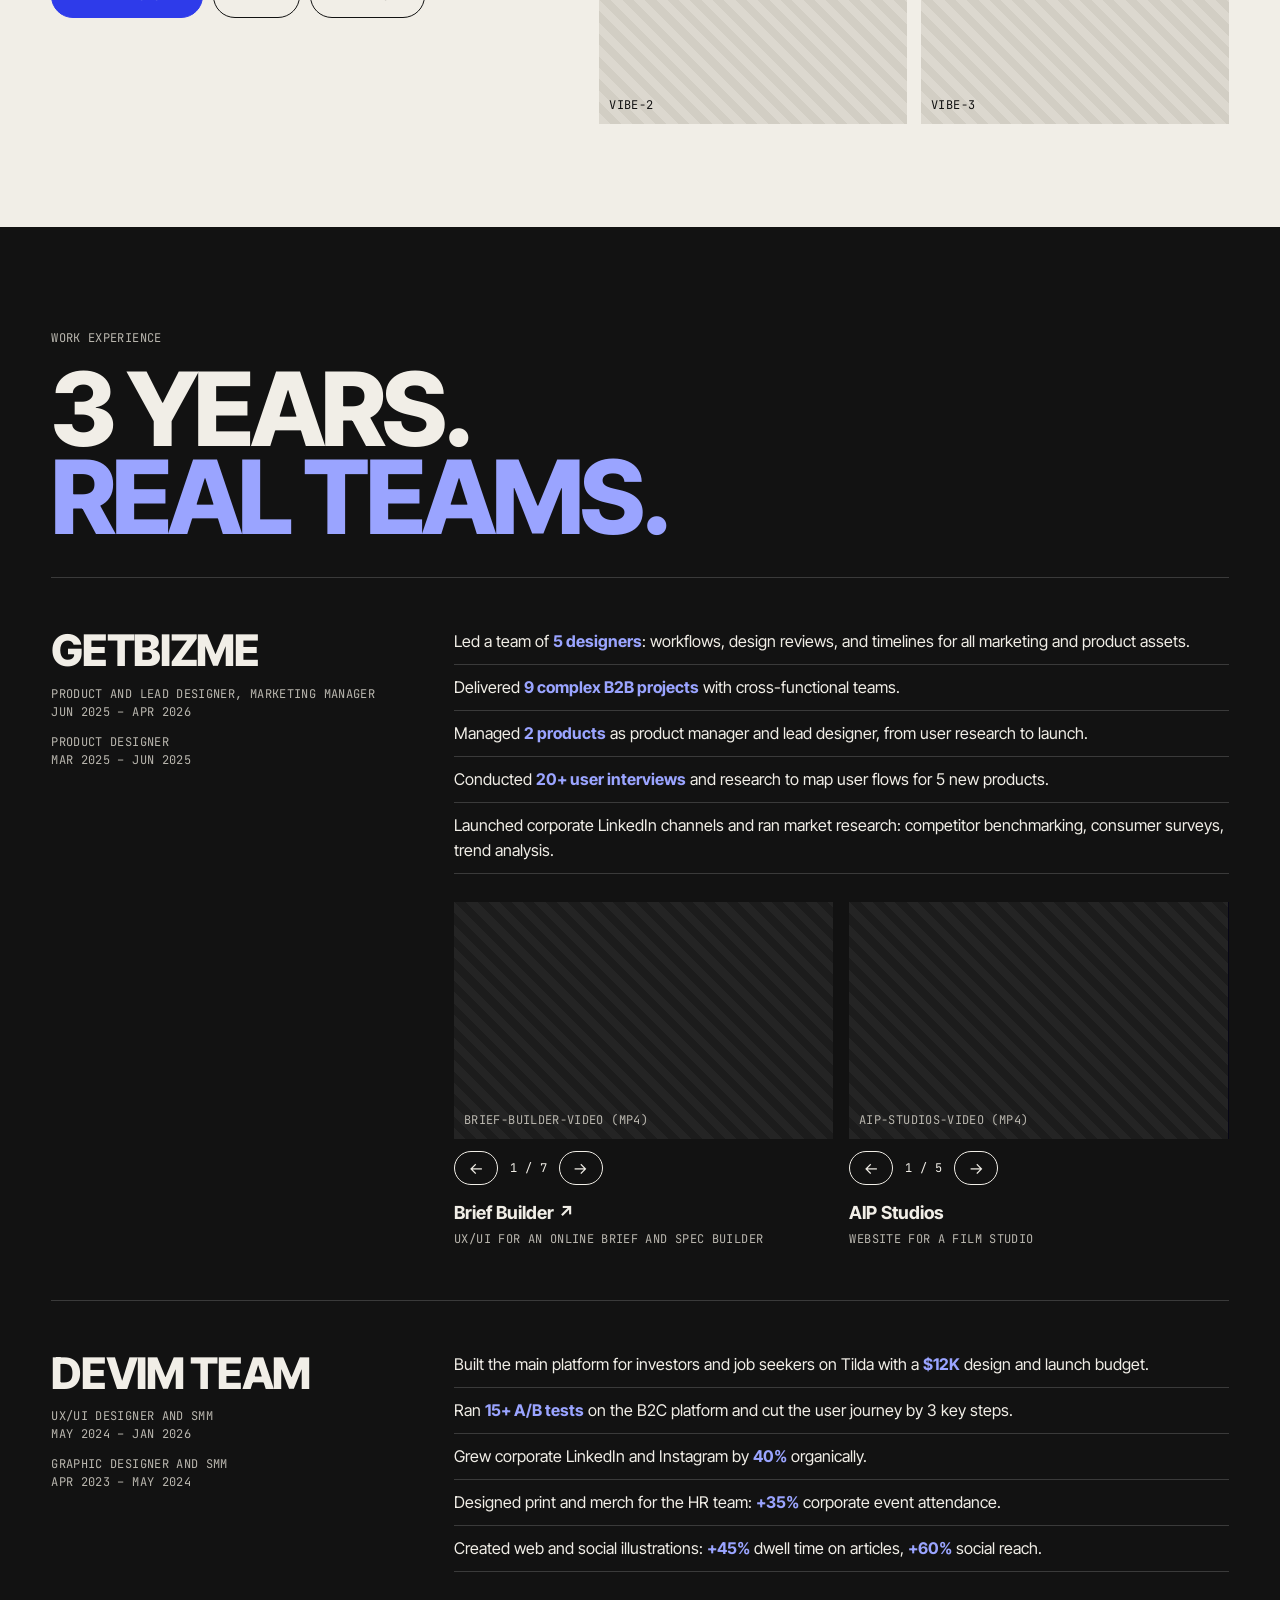
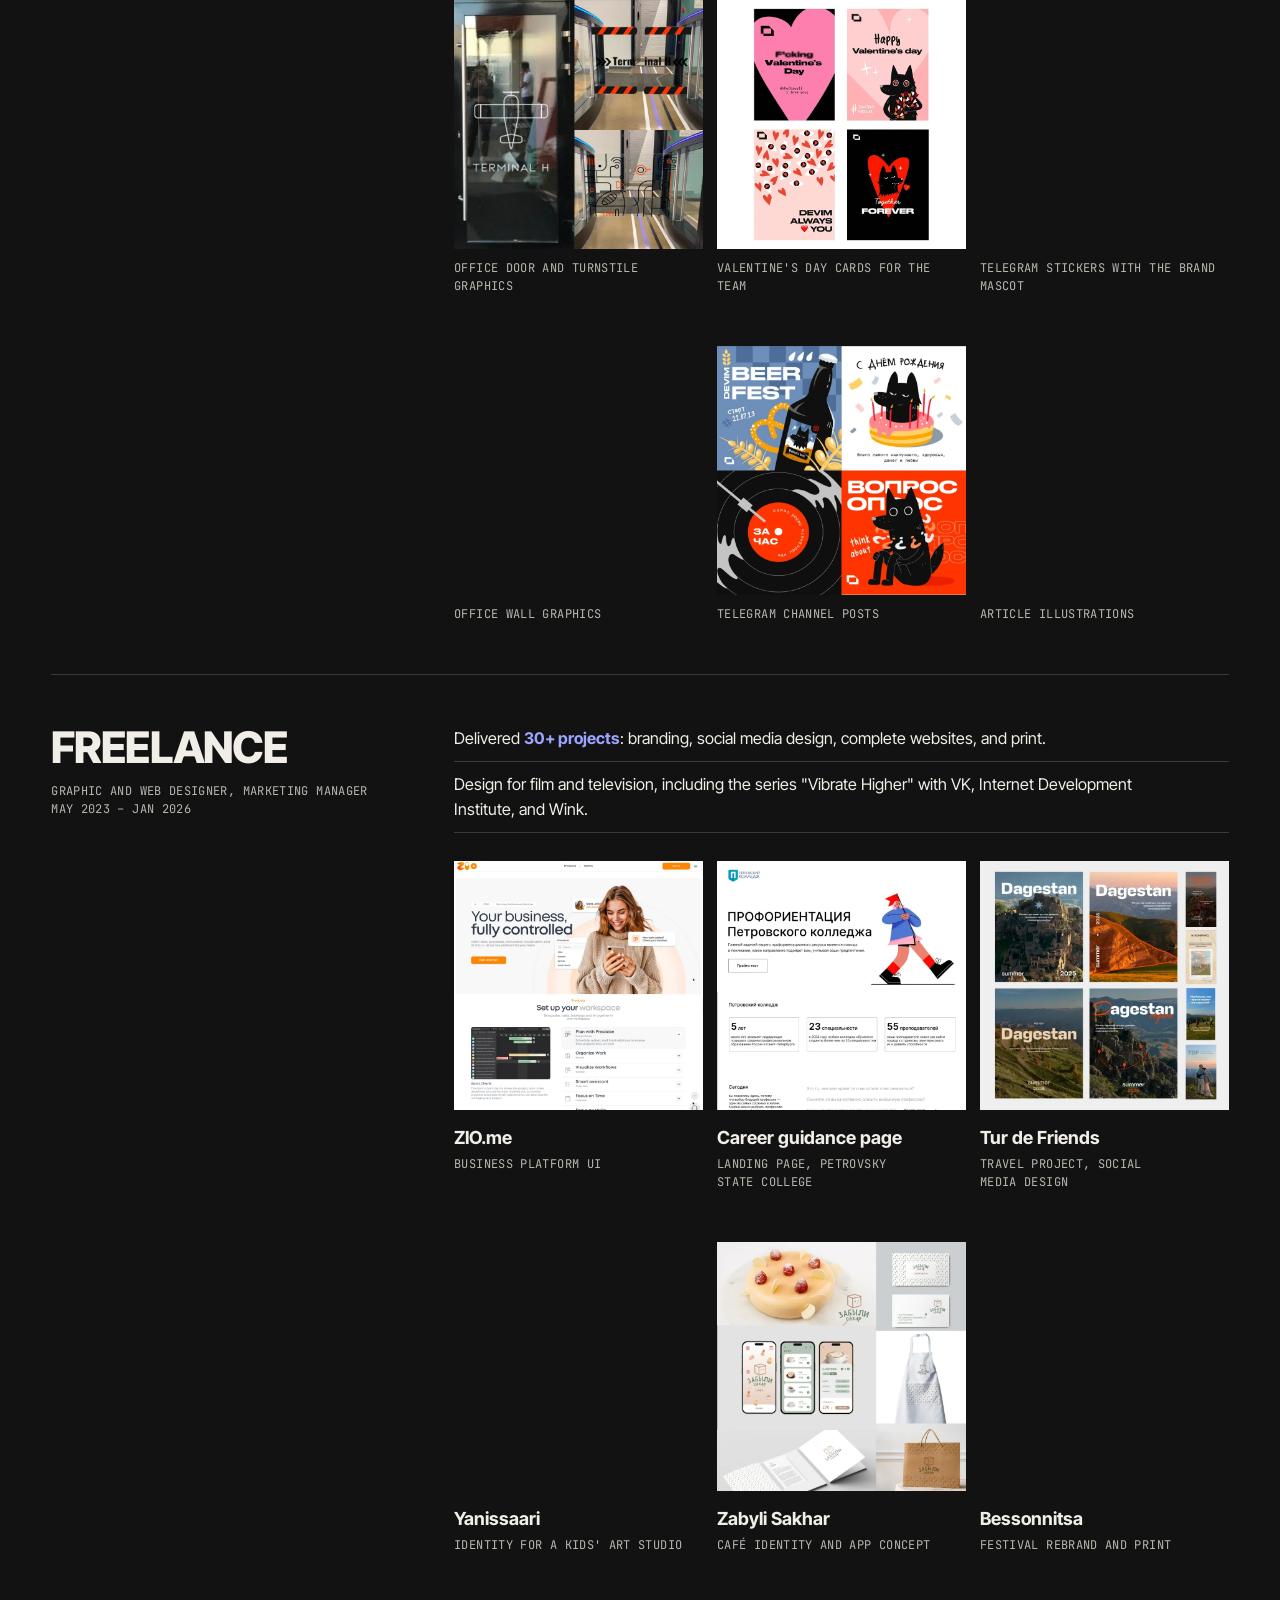
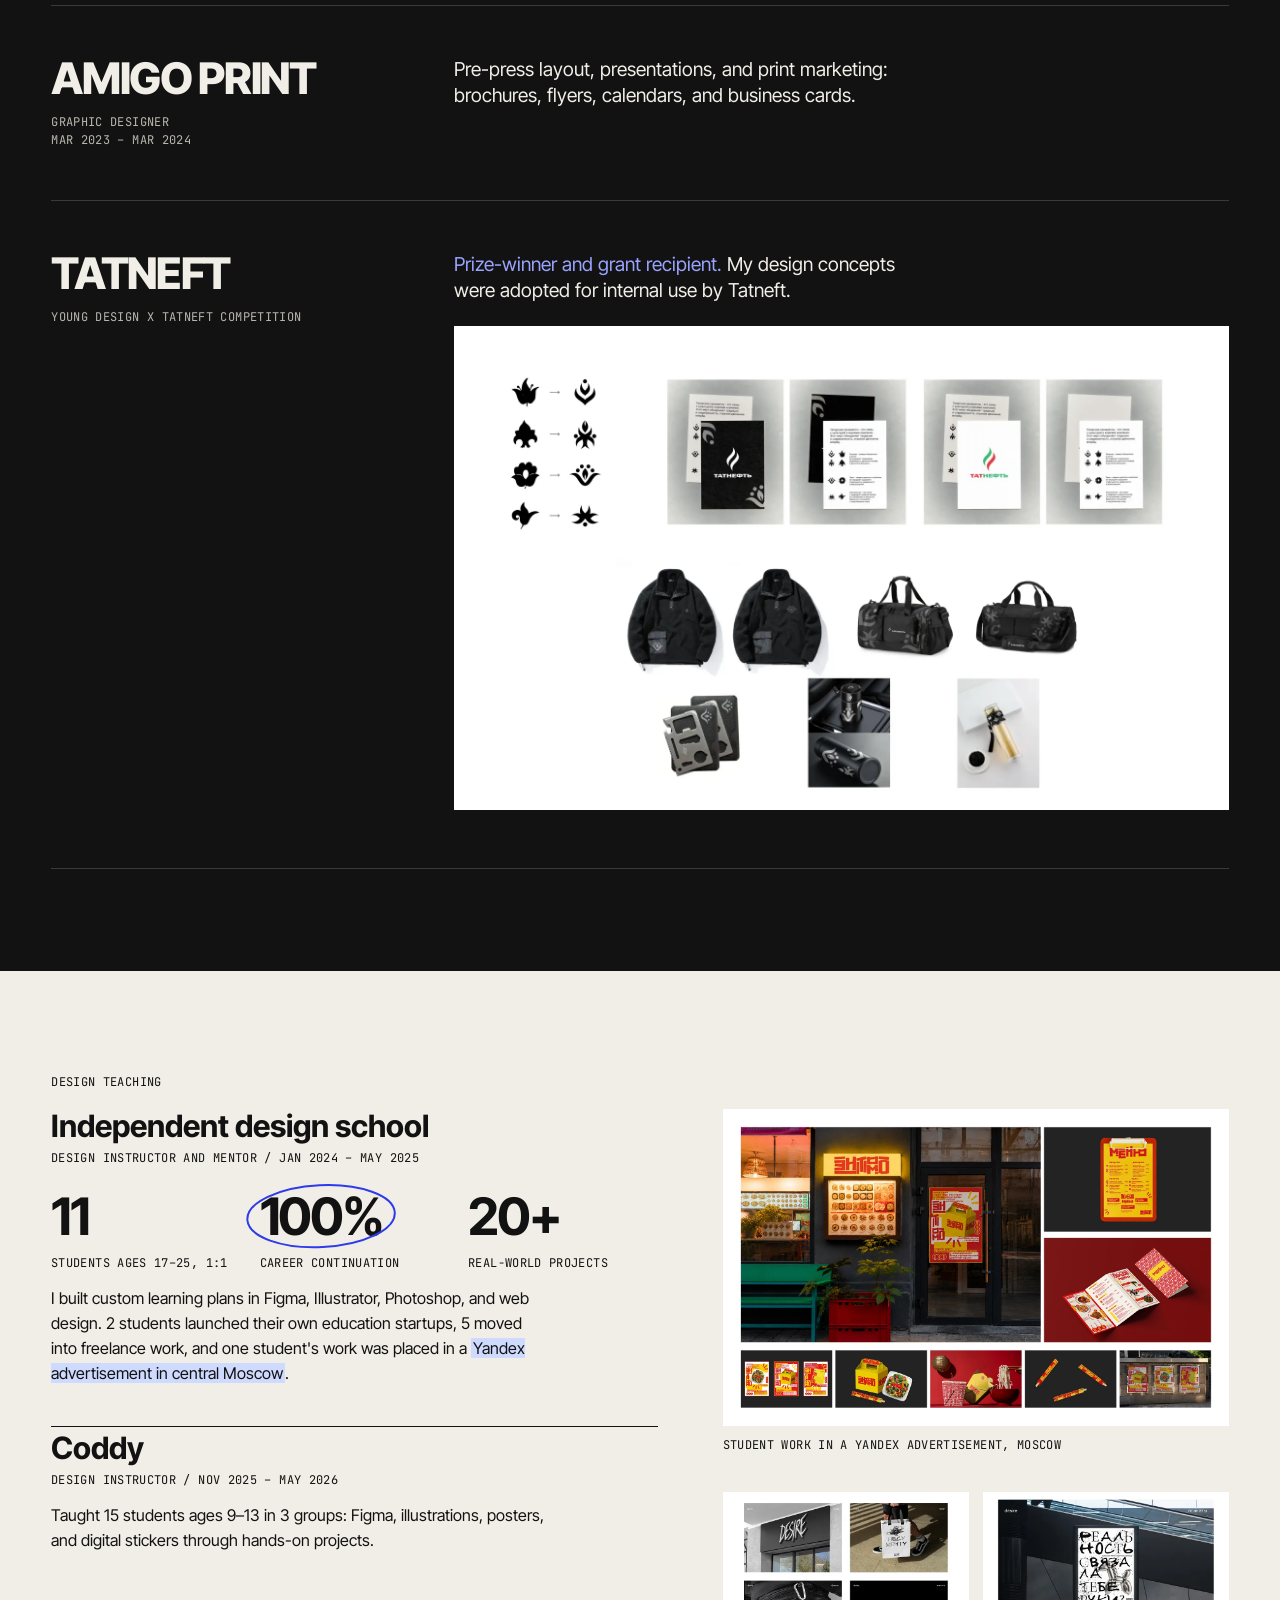
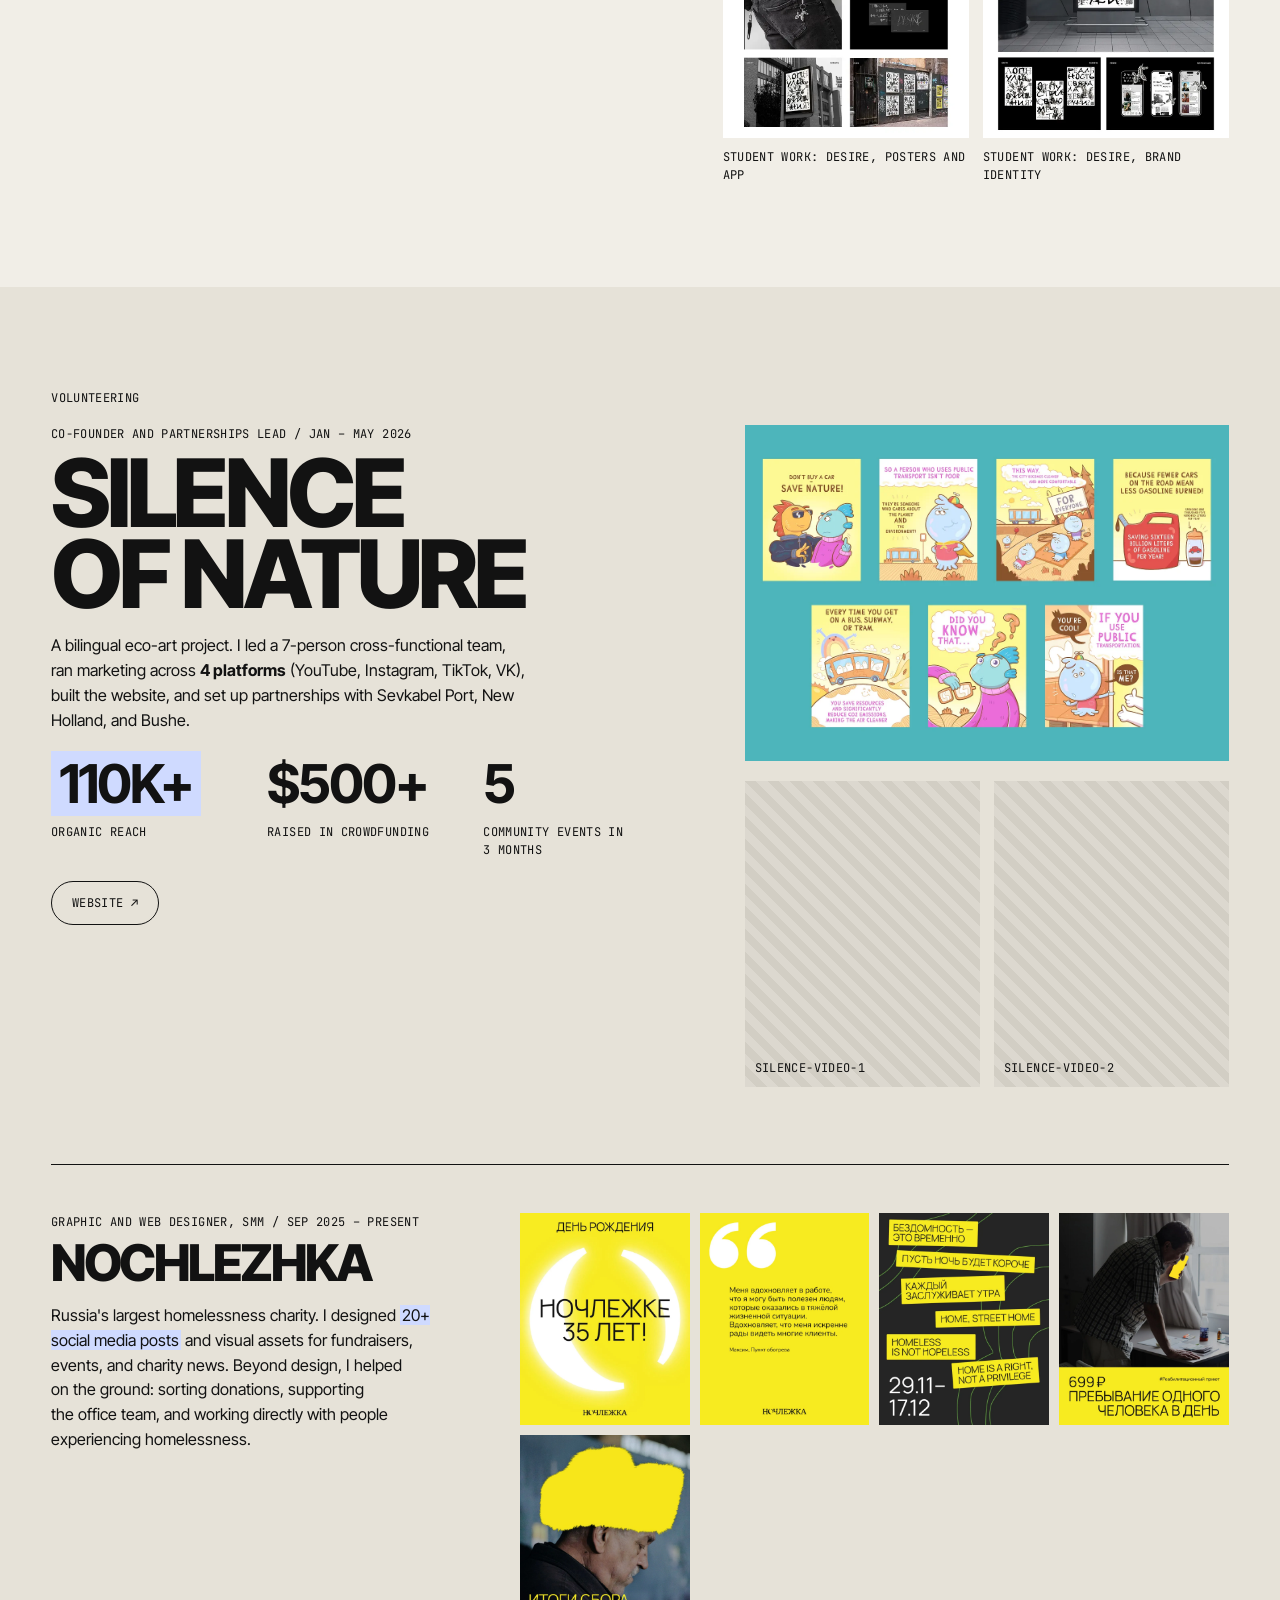
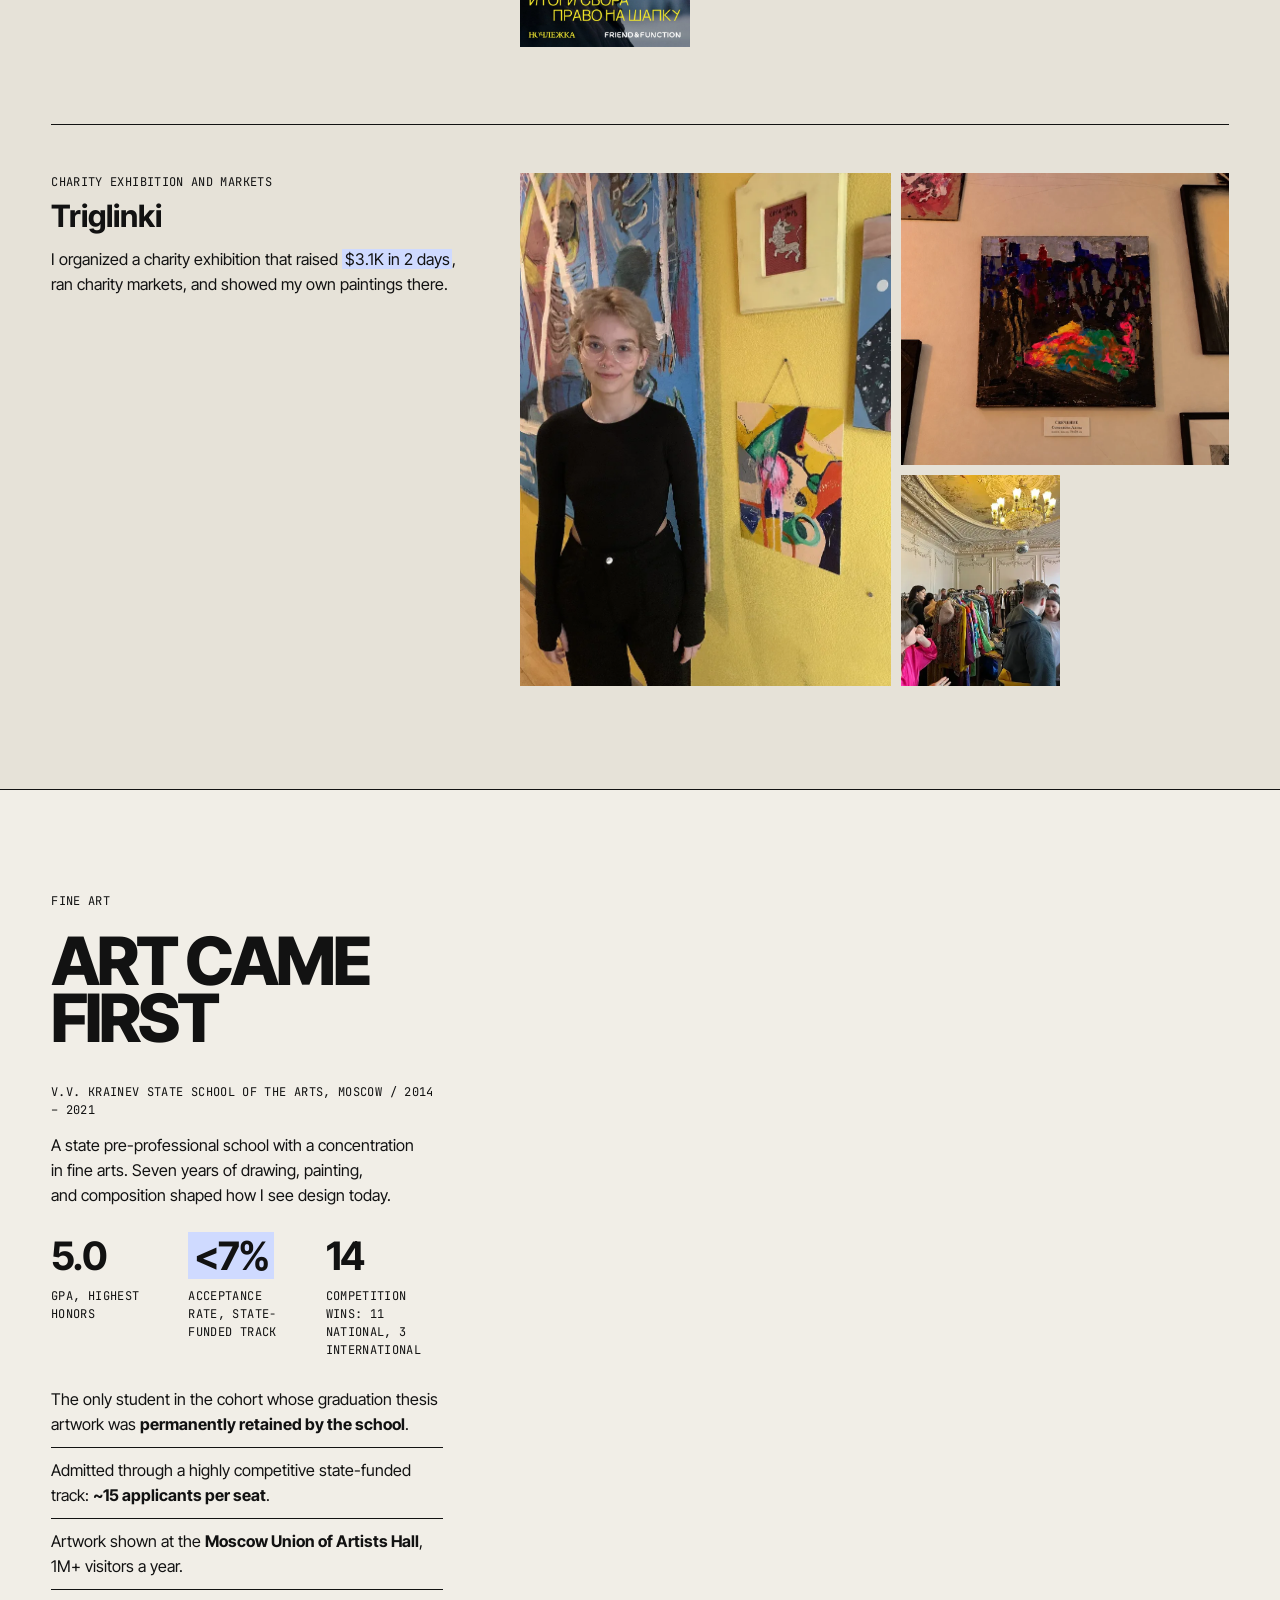
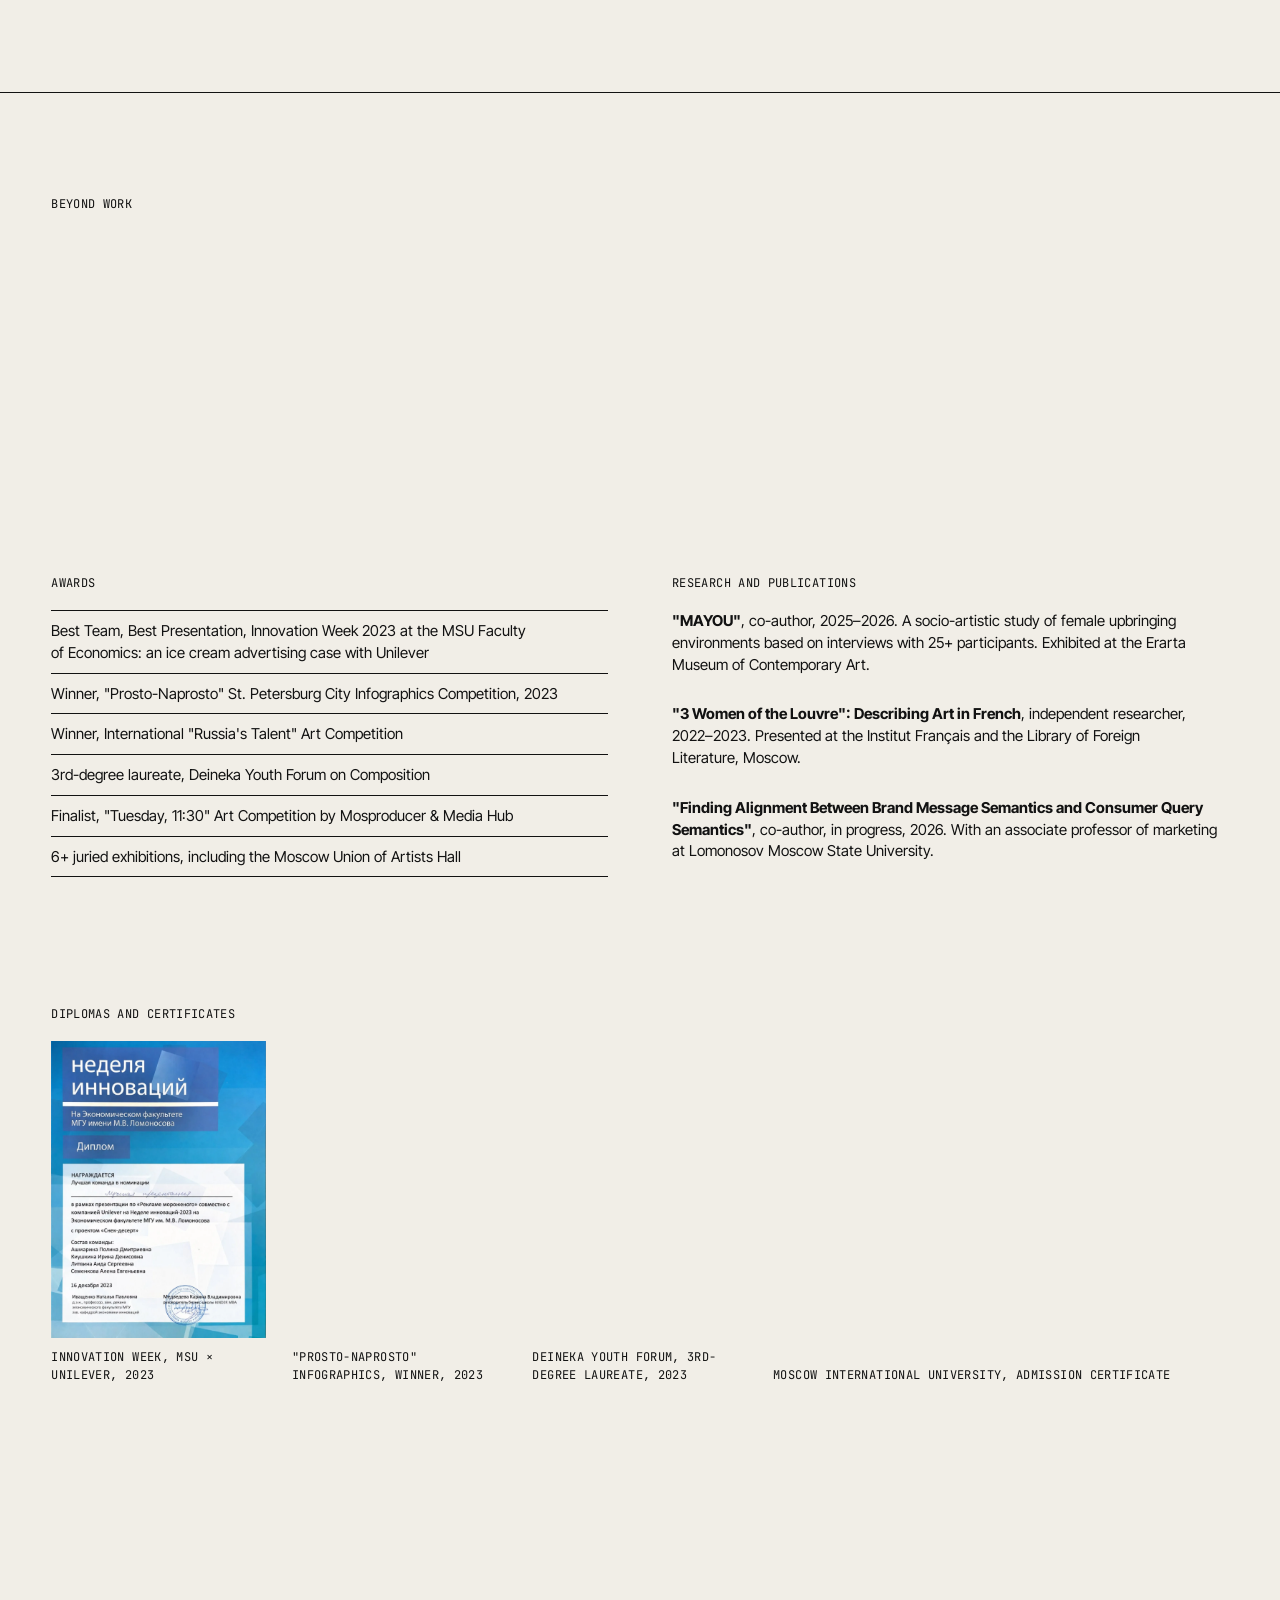
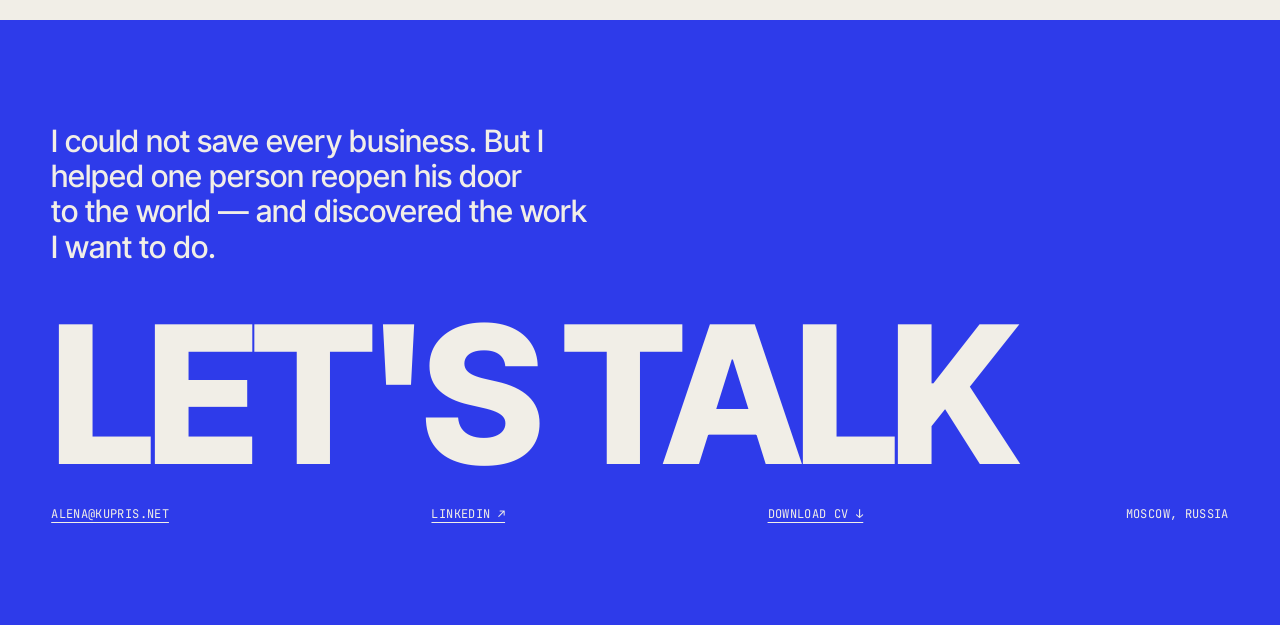
==== commit 2e451723: "Add files via upload" ====
--- a/index.html
+++ b/index.html
@@ -126,7 +126,7 @@
       <div class="co__work">
         <div class="card">
           <div class="slider" style="--slide-bg:#13303a">
-            <div class="slider__track"><div class="media media--wide slide--light" data-src="img/brief-builder-video" data-alt="Brief Builder animation"><span class="mono">brief-builder-video (mp4)</span></div><div class="media media--wide" data-src="img/brief-builder" data-alt="Brief Builder, screen 1"><span class="mono">brief-builder</span></div><div class="media media--wide" data-src="img/brief-builder-2" data-alt="Brief Builder, screen 2"><span class="mono">brief-builder-2</span></div><div class="media media--wide" data-src="img/brief-builder-3" data-alt="Brief Builder, screen 3"><span class="mono">brief-builder-3</span></div><div class="media media--wide" data-src="img/brief-builder-4" data-alt="Brief Builder, screen 4"><span class="mono">brief-builder-4</span></div><div class="media media--wide" data-src="img/brief-builder-5" data-alt="Brief Builder, screen 5"><span class="mono">brief-builder-5</span></div><div class="media media--wide" data-src="img/brief-builder-6" data-alt="Brief Builder, screen 6"><span class="mono">brief-builder-6</span></div></div>
+            <div class="slider__track"><div class="media media--wide slide--light" data-src="img/brief-builder-video" data-ext="mp4" data-alt="Brief Builder animation"><span class="mono">brief-builder-video (mp4)</span></div><div class="media media--wide" data-src="img/brief-builder" data-ext="webp" data-alt="Brief Builder, screen 1"><span class="mono">brief-builder</span></div><div class="media media--wide" data-src="img/brief-builder-2" data-ext="webp" data-alt="Brief Builder, screen 2"><span class="mono">brief-builder-2</span></div><div class="media media--wide" data-src="img/brief-builder-3" data-ext="webp" data-alt="Brief Builder, screen 3"><span class="mono">brief-builder-3</span></div><div class="media media--wide" data-src="img/brief-builder-4" data-ext="webp" data-alt="Brief Builder, screen 4"><span class="mono">brief-builder-4</span></div><div class="media media--wide" data-src="img/brief-builder-5" data-ext="webp" data-alt="Brief Builder, screen 5"><span class="mono">brief-builder-5</span></div><div class="media media--wide" data-src="img/brief-builder-6" data-ext="webp" data-alt="Brief Builder, screen 6"><span class="mono">brief-builder-6</span></div></div>
             <div class="slider__ui"><button class="slider__btn" data-dir="-1" aria-label="Previous image">←</button><span class="slider__count mono">1 / 7</span><button class="slider__btn" data-dir="1" aria-label="Next image">→</button></div>
           </div>
           <h4><a href="https://www.behance.net/gallery/240061903/UXUI-Brief-Builder-Website" target="_blank" rel="noopener">Brief Builder ↗</a></h4><p class="mono muted">UX/UI for an online brief and spec builder</p>
--- a/style.css
+++ b/style.css
@@ -565,3 +565,11 @@
 .art__facts .stats3{margin-top:0}
 .art-grid{gap:clamp(10px,1.4vw,20px)}
 @media (max-width:900px){.art__text{grid-template-columns:1fr;align-items:start}}
+
+/* v14: paintings back on the right, a bit larger than before */
+.art{grid-template-columns:minmax(0,.8fr) minmax(0,1.5fr);gap:clamp(24px,4vw,64px);align-items:start}
+.art__text{display:block;container-type:inline-size}
+.art__intro,.art__facts{container-type:inline-size}
+.art__facts{margin-top:28px}
+.art-grid{gap:12px}
+@media (max-width:900px){.art{grid-template-columns:1fr}}
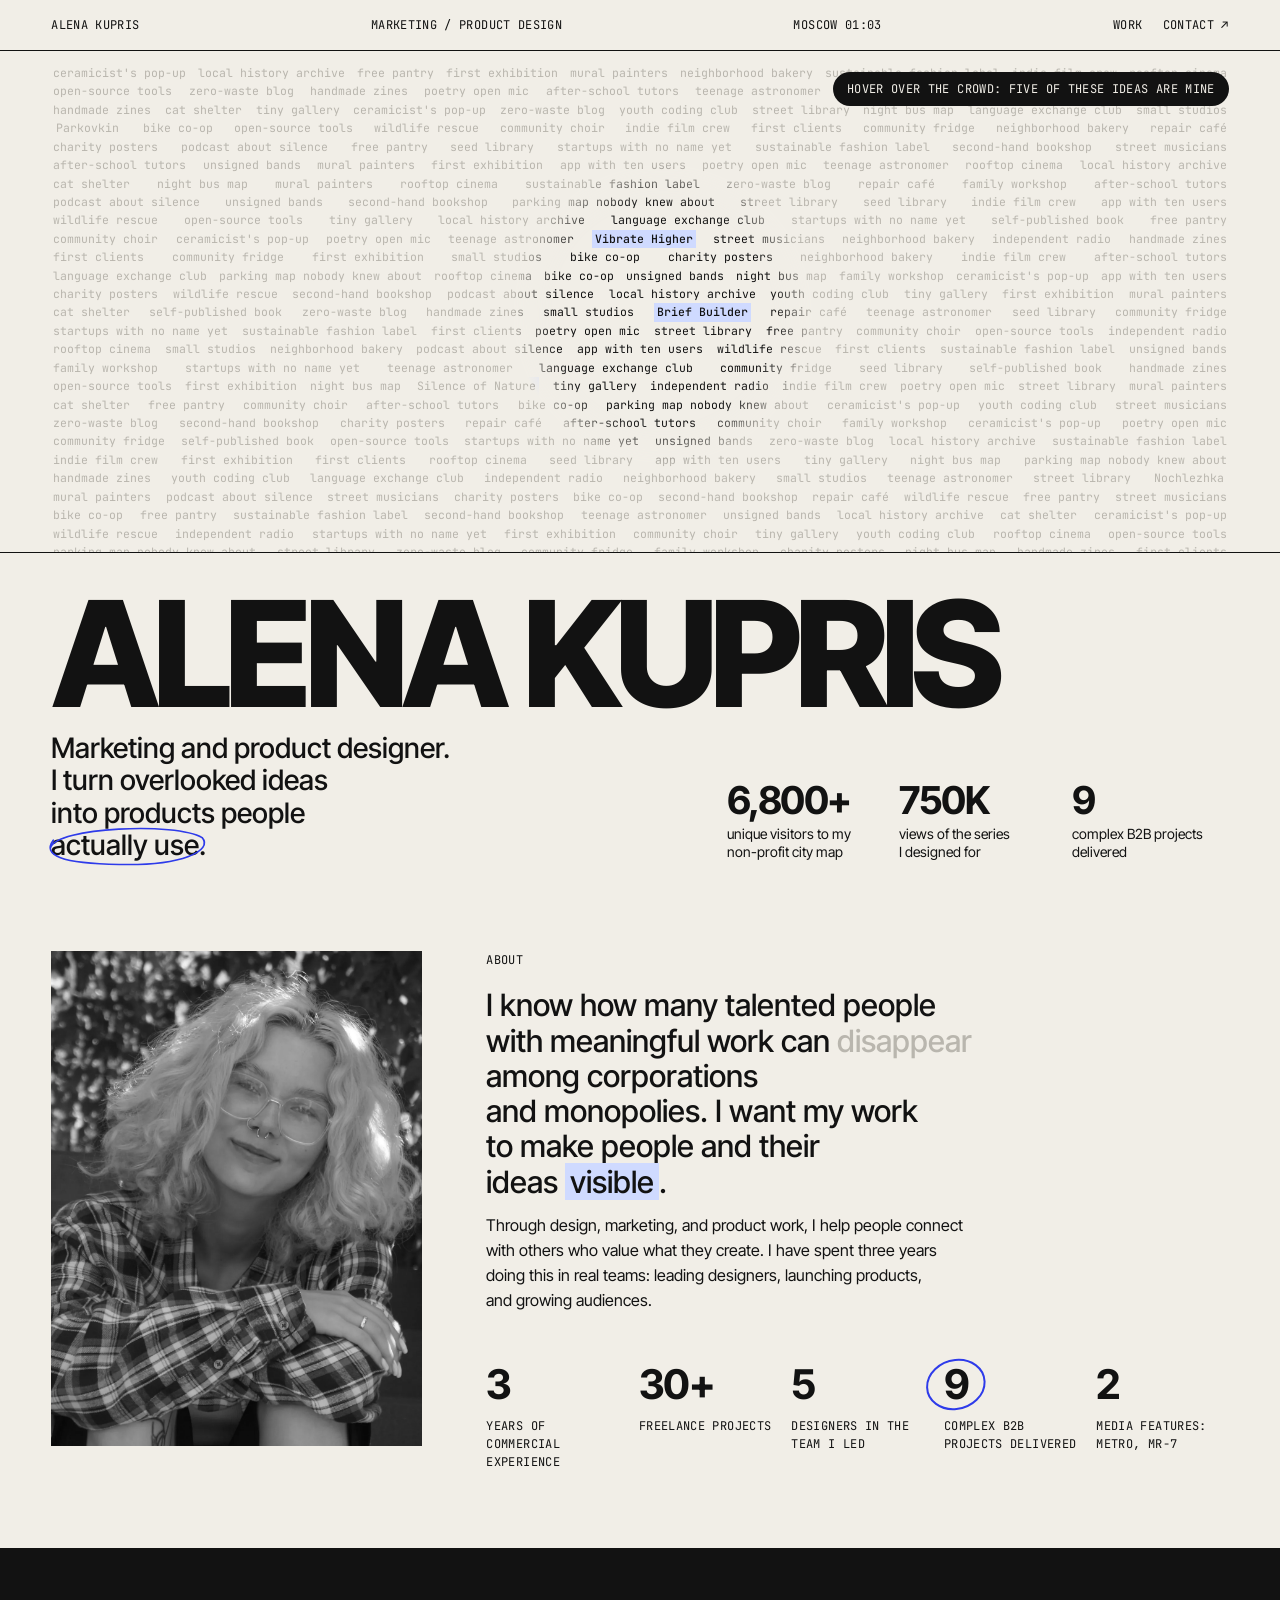
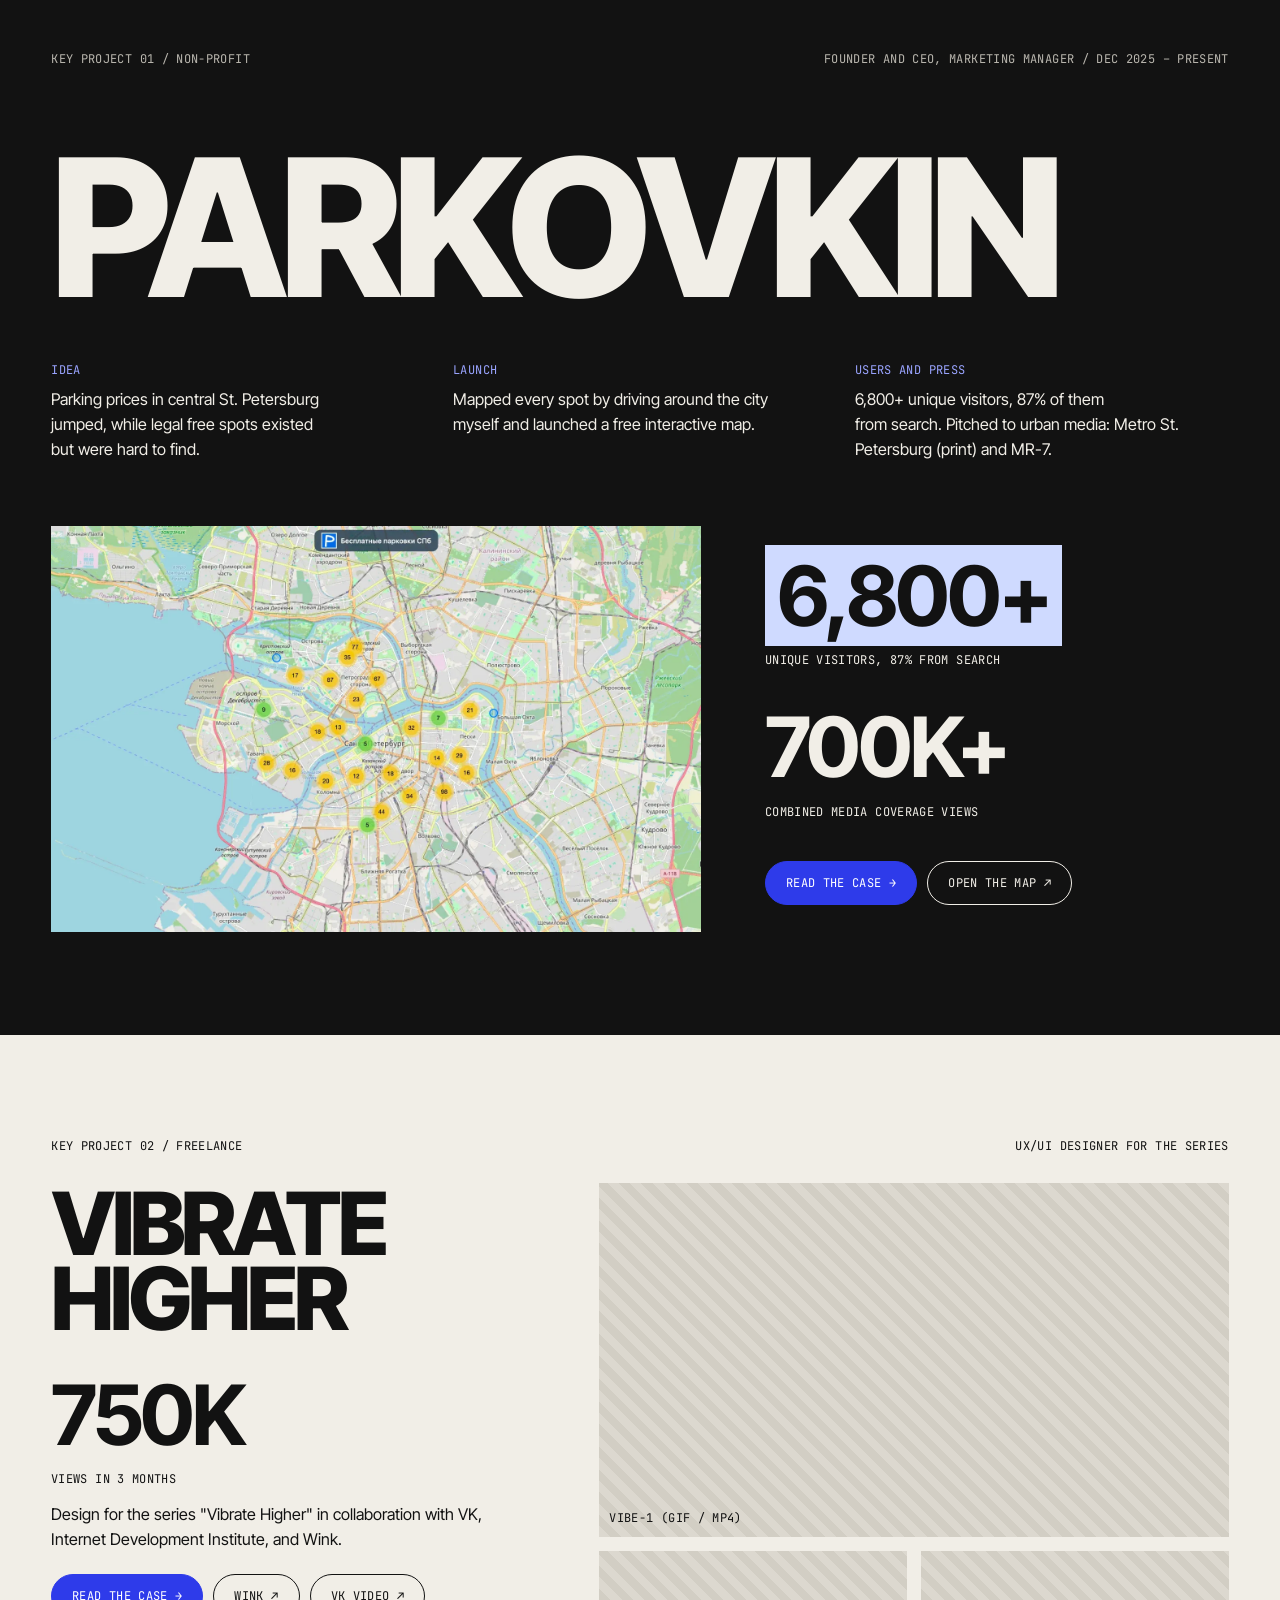
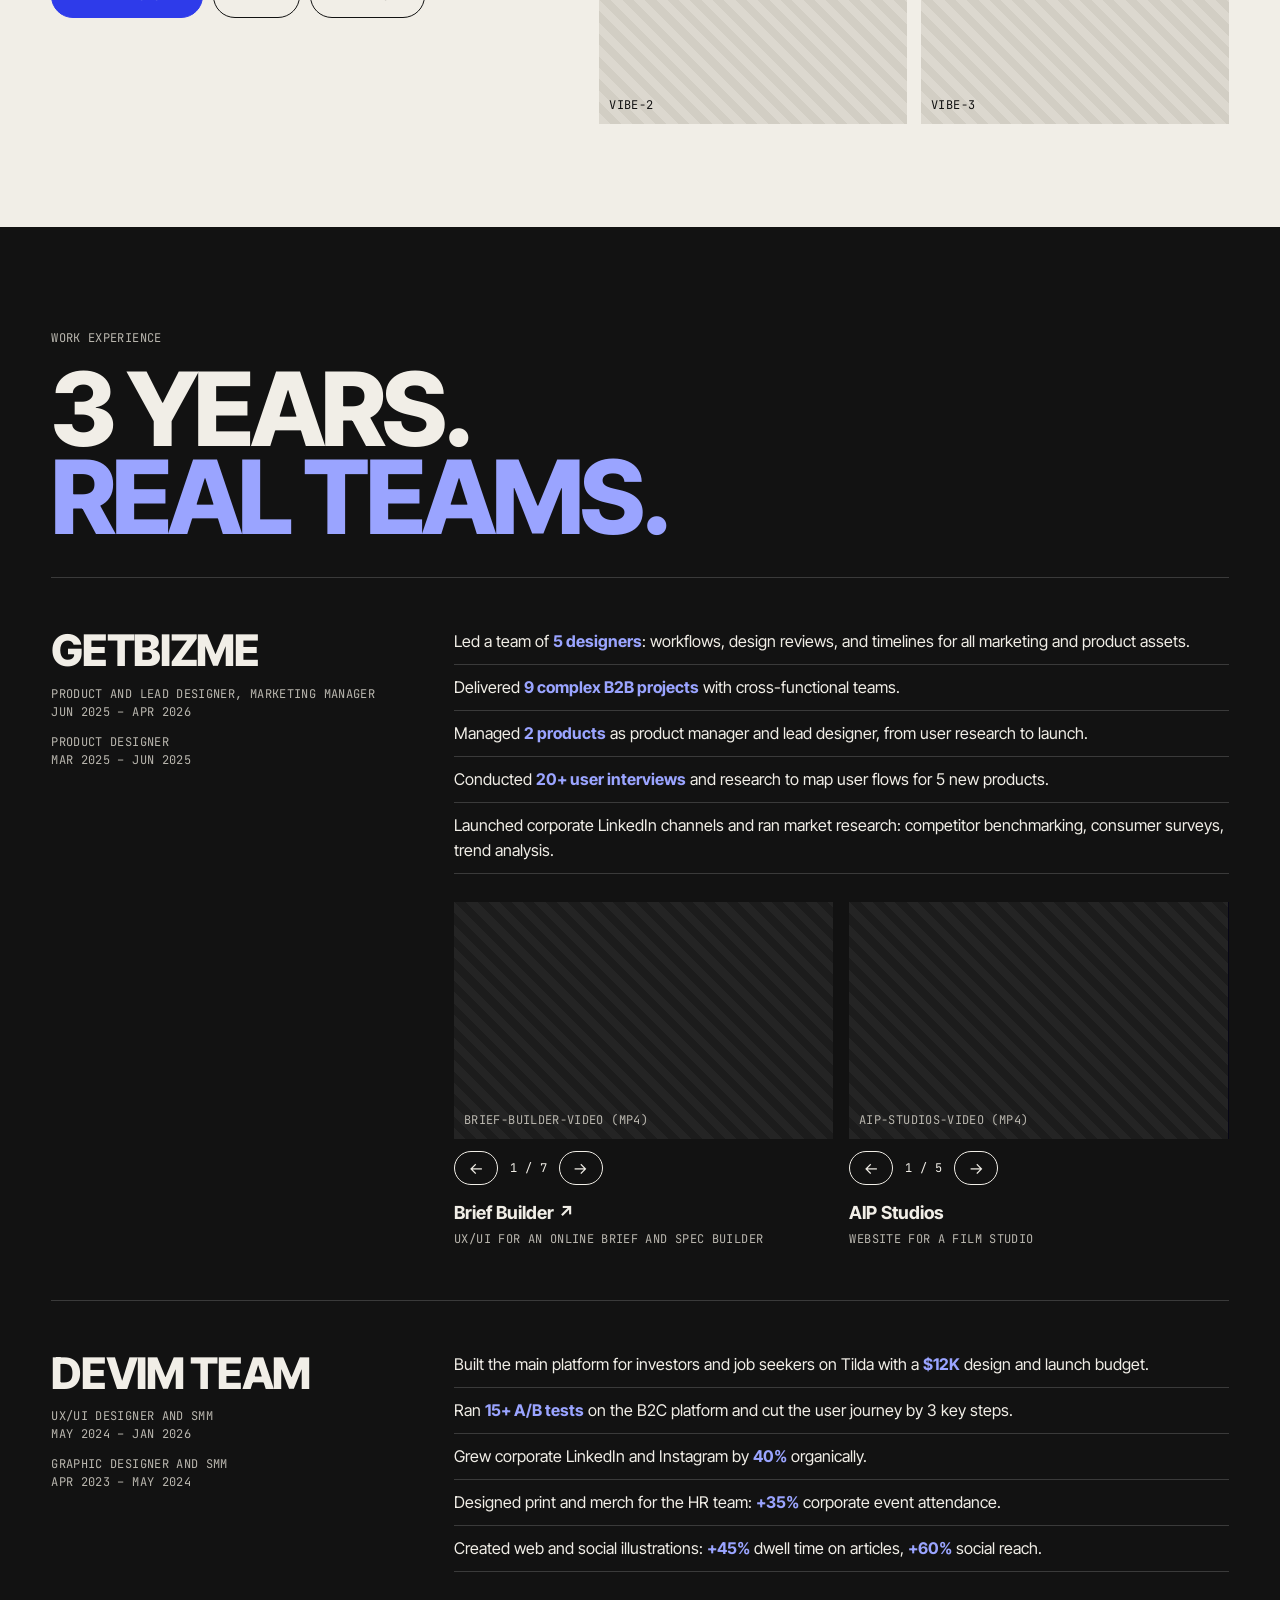
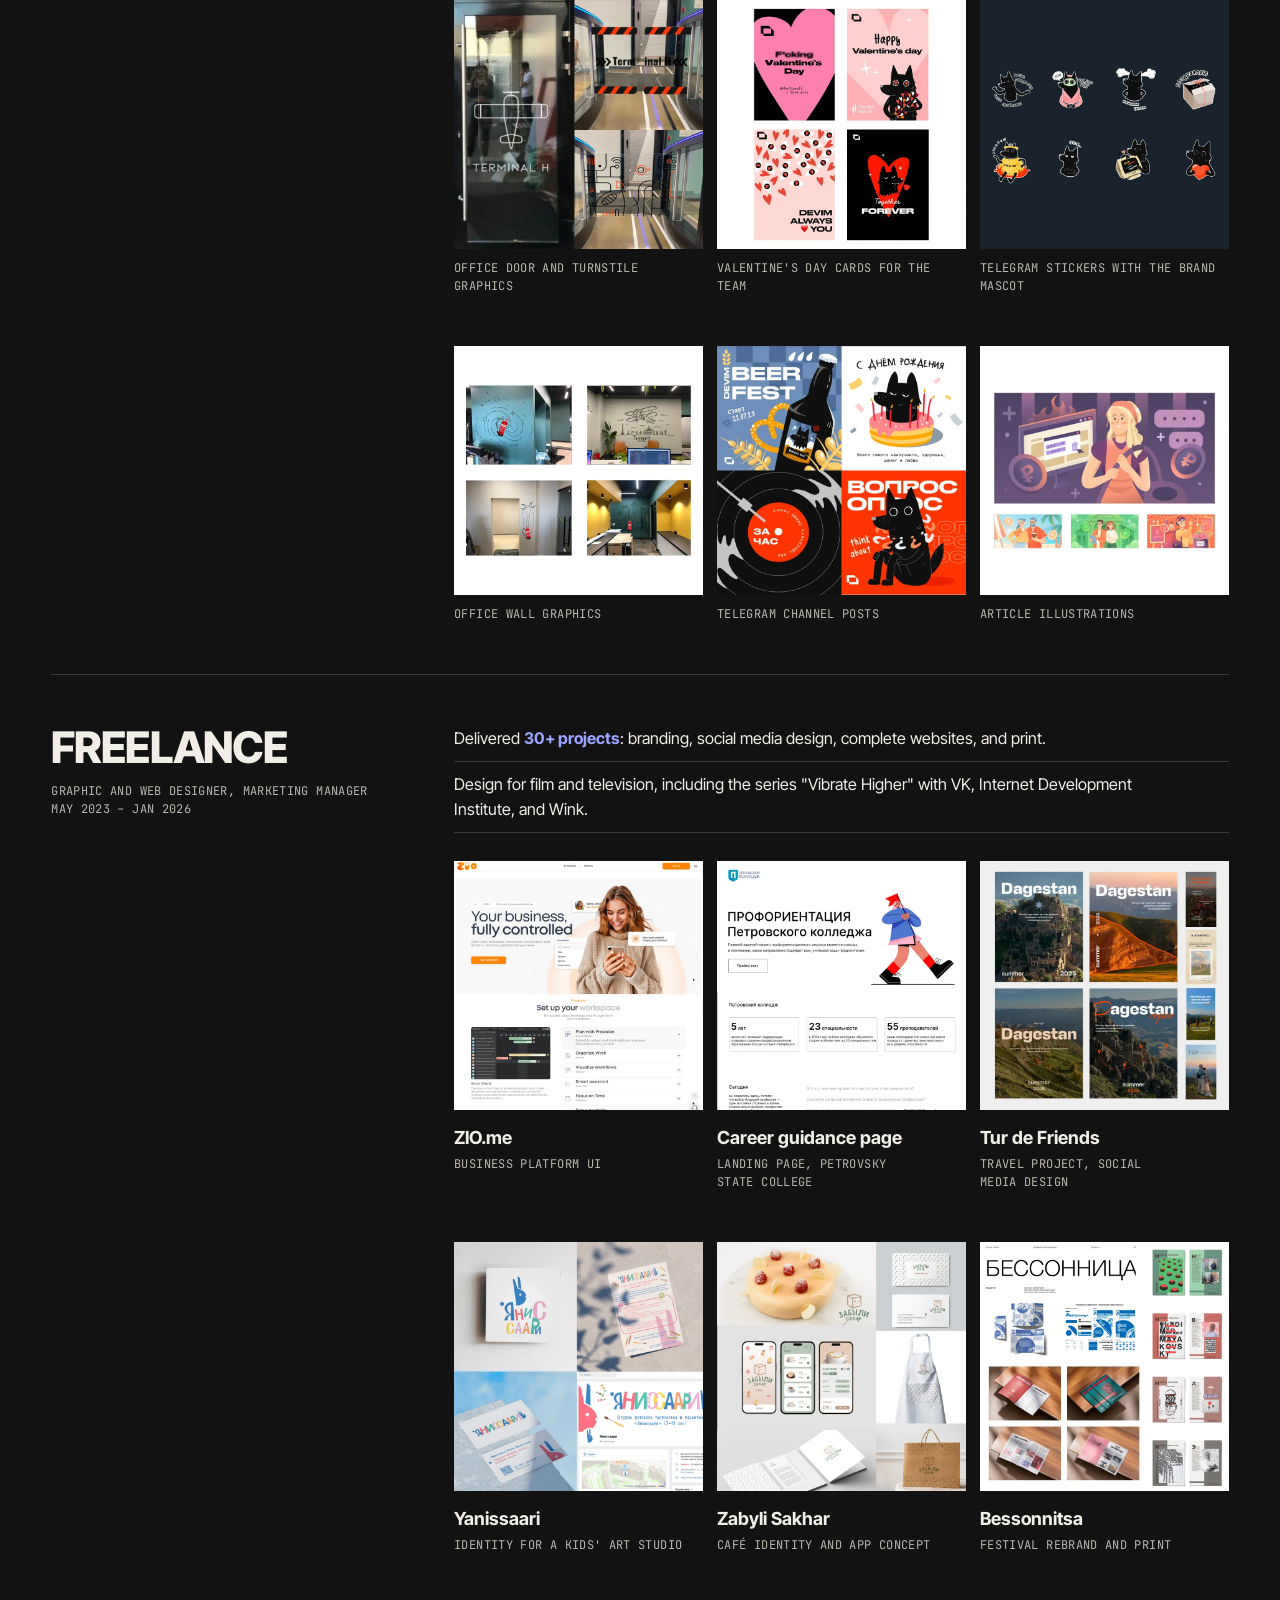
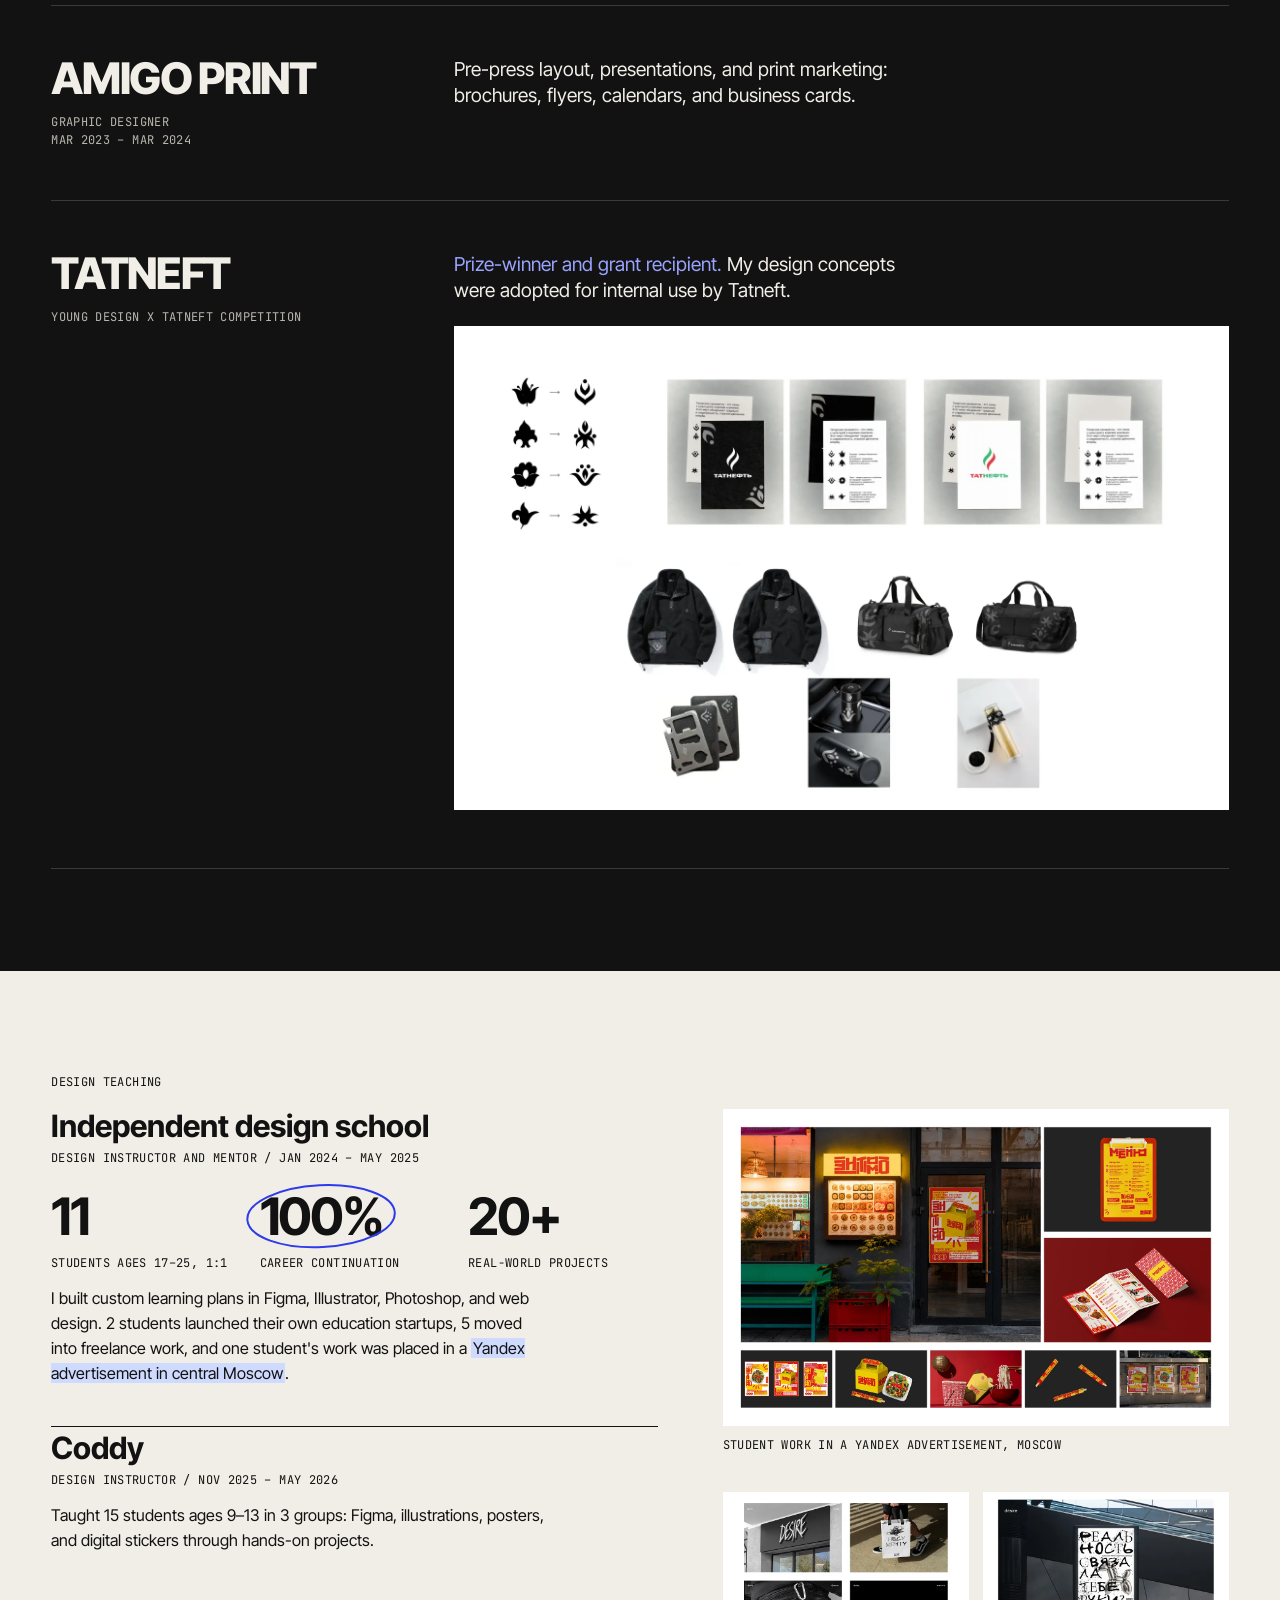
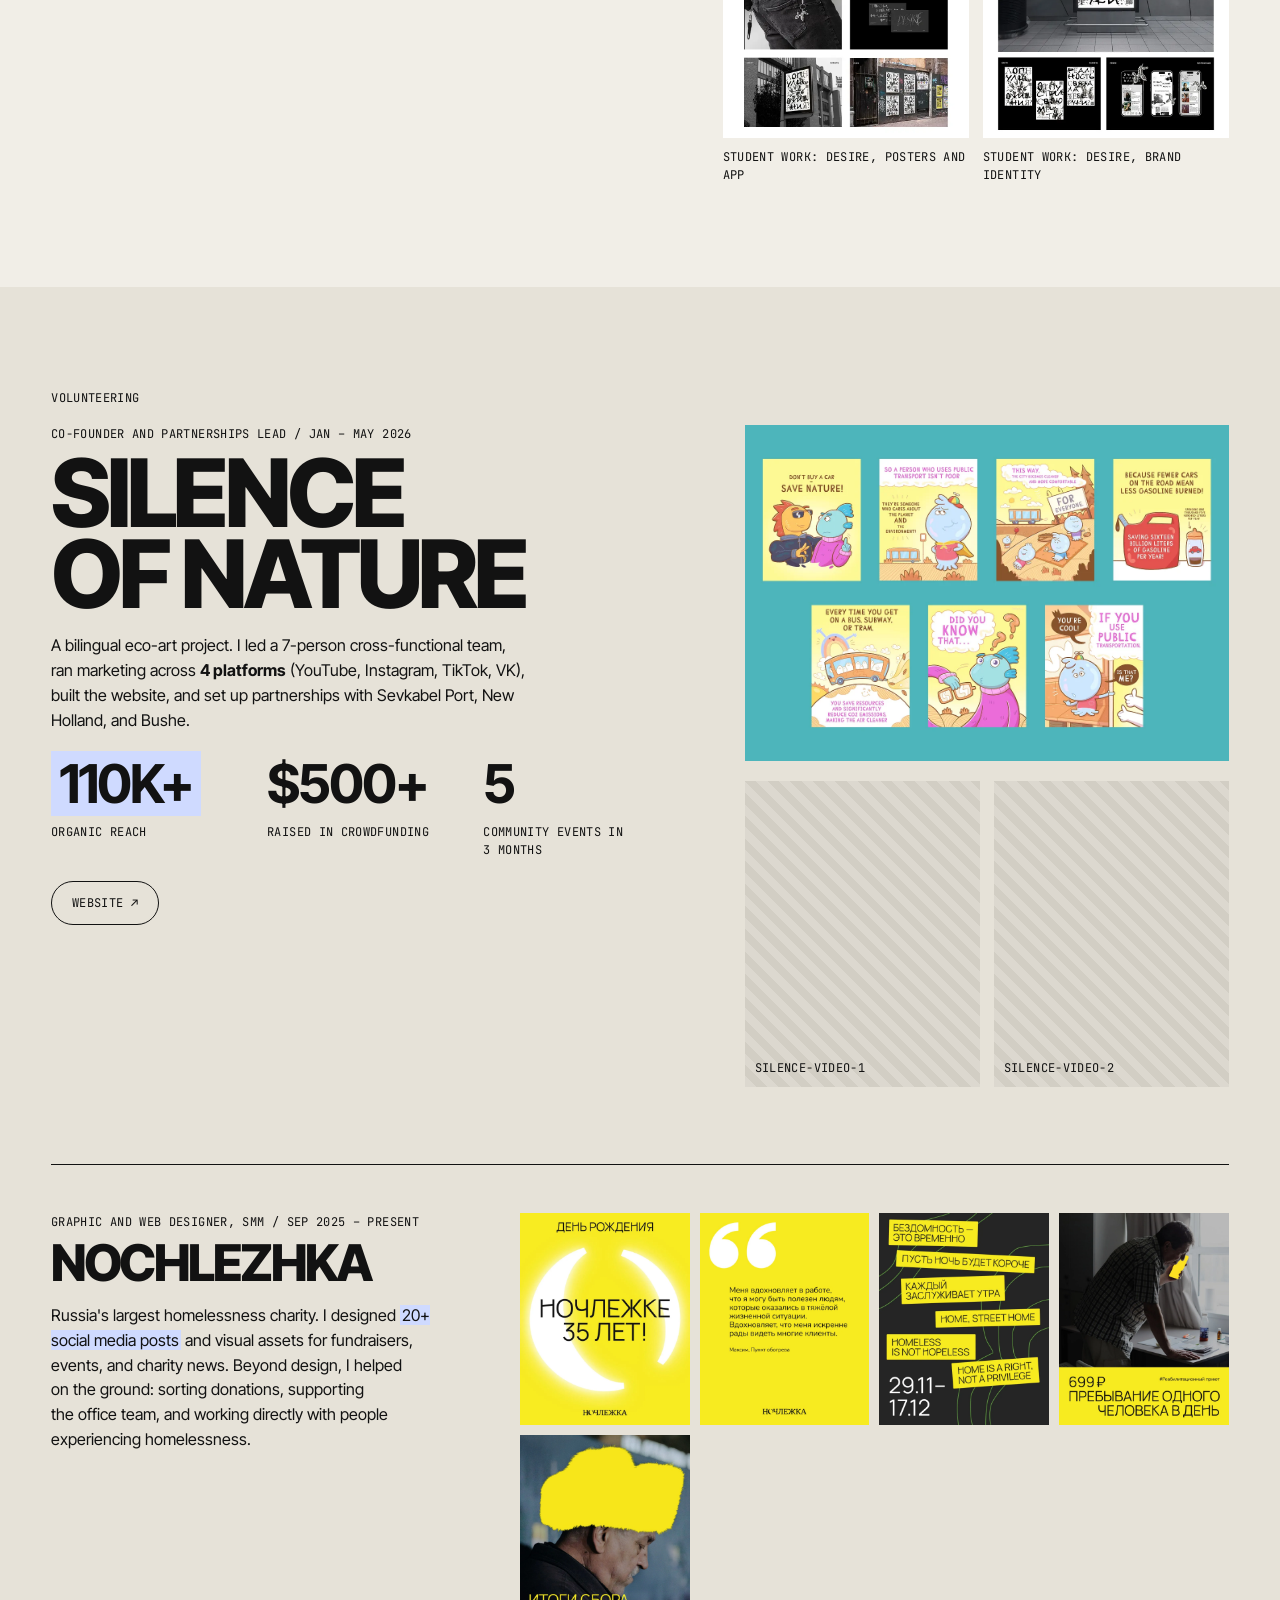
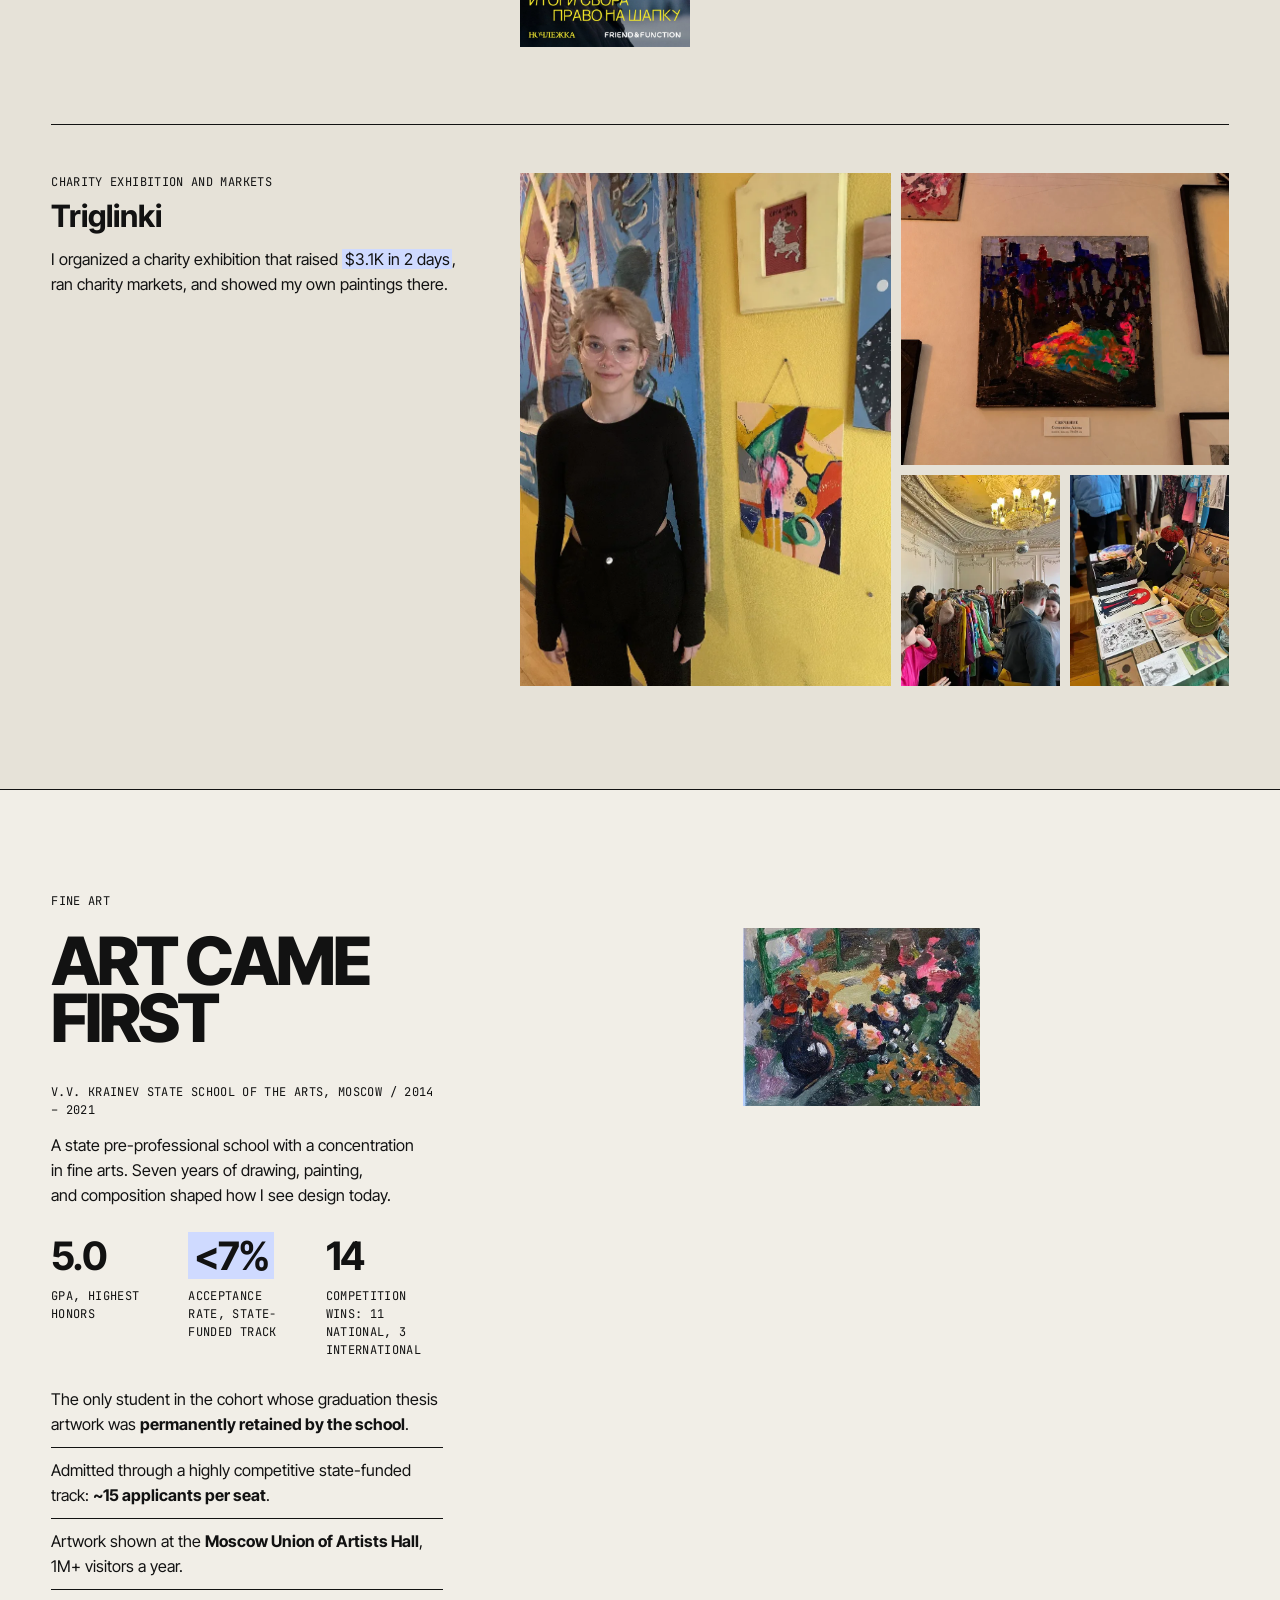
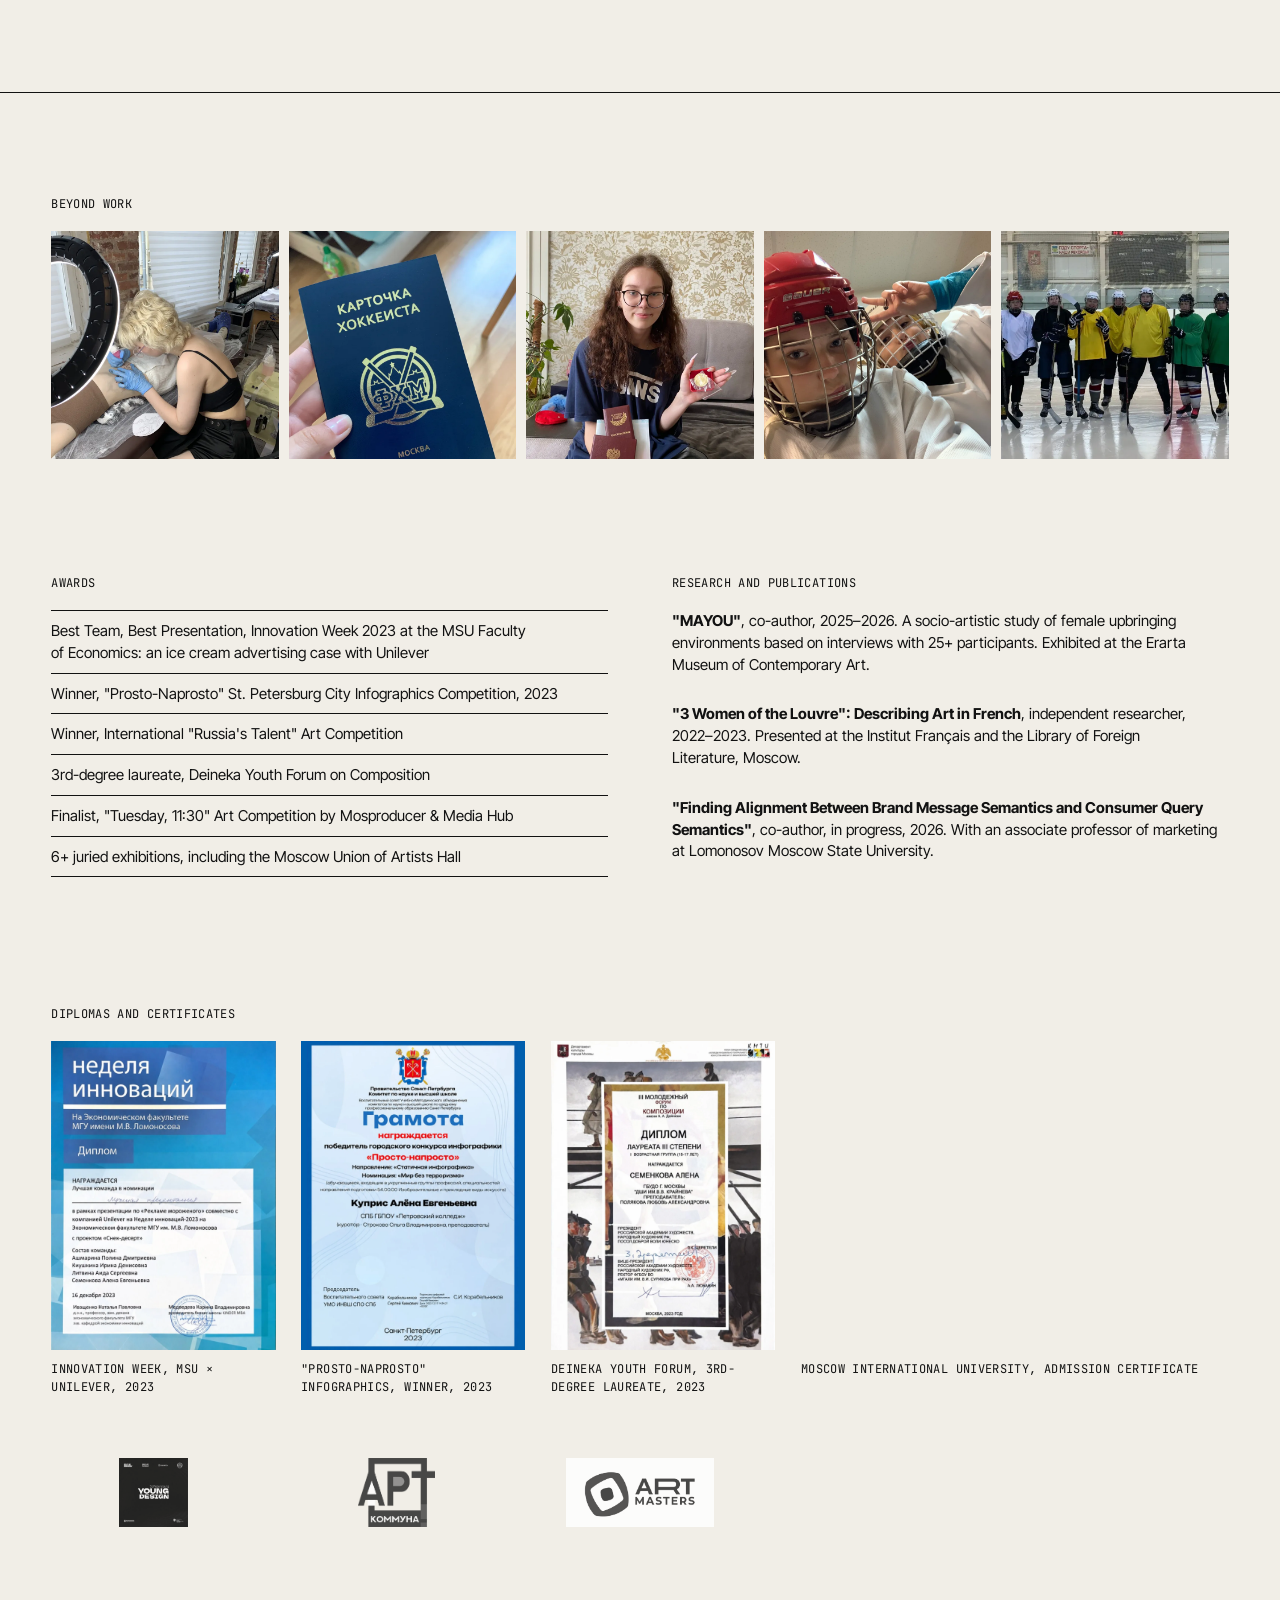
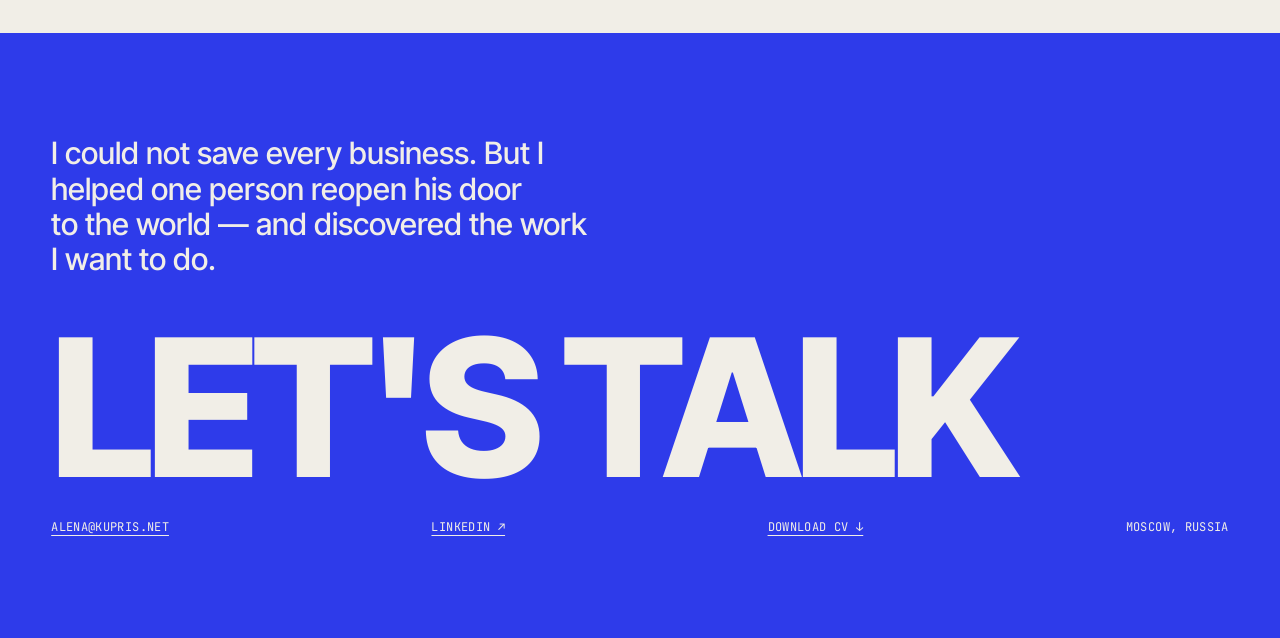
==== commit 6b508770: "Add files via upload" ====
--- a/index.html
+++ b/index.html
@@ -126,7 +126,7 @@
       <div class="co__work">
         <div class="card">
           <div class="slider" style="--slide-bg:#13303a">
-            <div class="slider__track"><div class="media media--wide slide--light" data-src="img/brief-builder-video" data-ext="mp4" data-alt="Brief Builder animation"><span class="mono">brief-builder-video (mp4)</span></div><div class="media media--wide" data-src="img/brief-builder" data-ext="webp" data-alt="Brief Builder, screen 1"><span class="mono">brief-builder</span></div><div class="media media--wide" data-src="img/brief-builder-2" data-ext="webp" data-alt="Brief Builder, screen 2"><span class="mono">brief-builder-2</span></div><div class="media media--wide" data-src="img/brief-builder-3" data-ext="webp" data-alt="Brief Builder, screen 3"><span class="mono">brief-builder-3</span></div><div class="media media--wide" data-src="img/brief-builder-4" data-ext="webp" data-alt="Brief Builder, screen 4"><span class="mono">brief-builder-4</span></div><div class="media media--wide" data-src="img/brief-builder-5" data-ext="webp" data-alt="Brief Builder, screen 5"><span class="mono">brief-builder-5</span></div><div class="media media--wide" data-src="img/brief-builder-6" data-ext="webp" data-alt="Brief Builder, screen 6"><span class="mono">brief-builder-6</span></div></div>
+            <div class="slider__track"><div class="media media--wide slide--light" data-src="img/brief-builder-video" data-ext="mp4" data-alt="Brief Builder animation"><span class="mono">brief-builder-video (mp4)</span></div><div class="media media--wide" data-src="img/brief-builder-01" data-ext="webp" data-alt="Brief Builder, screen 1"><span class="mono">brief-builder-01</span></div><div class="media media--wide" data-src="img/brief-builder-02" data-ext="webp" data-alt="Brief Builder, screen 2"><span class="mono">brief-builder-02</span></div><div class="media media--wide" data-src="img/brief-builder-03" data-ext="webp" data-alt="Brief Builder, screen 3"><span class="mono">brief-builder-03</span></div><div class="media media--wide" data-src="img/brief-builder-04" data-ext="webp" data-alt="Brief Builder, screen 4"><span class="mono">brief-builder-04</span></div><div class="media media--wide" data-src="img/brief-builder-05" data-ext="webp" data-alt="Brief Builder, screen 5"><span class="mono">brief-builder-05</span></div><div class="media media--wide" data-src="img/brief-builder-06" data-ext="webp" data-alt="Brief Builder, screen 6"><span class="mono">brief-builder-06</span></div></div>
             <div class="slider__ui"><button class="slider__btn" data-dir="-1" aria-label="Previous image">←</button><span class="slider__count mono">1 / 7</span><button class="slider__btn" data-dir="1" aria-label="Next image">→</button></div>
           </div>
           <h4><a href="https://www.behance.net/gallery/240061903/UXUI-Brief-Builder-Website" target="_blank" rel="noopener">Brief Builder ↗</a></h4><p class="mono muted">UX/UI for an online brief and spec builder</p>
--- a/style.css
+++ b/style.css
@@ -573,3 +573,12 @@
 .art__facts{margin-top:28px}
 .art-grid{gap:12px}
 @media (max-width:900px){.art{grid-template-columns:1fr}}
+
+/* v15: diplomas — one justified row, every document exactly the same height */
+.dip-grid{display:flex;flex-wrap:wrap;align-items:flex-start;gap:clamp(14px,2vw,28px)}
+.dip-grid figure{--r:.726;flex:var(--r) 1 0;min-width:0;display:block;margin:0}
+.dip-grid .dip-wide{--r:1.384}
+.dip-grid a{display:block;flex:none}
+.dip-grid .media--doc,.dip-grid .dip-wide .media--doc{aspect-ratio:var(--r);width:100%;height:auto;background:none}
+.dip-grid .media--doc img{width:100%;height:100%;object-fit:contain;padding:0}
+@media (max-width:900px){.dip-grid .dip-wide{flex-basis:100%}}
